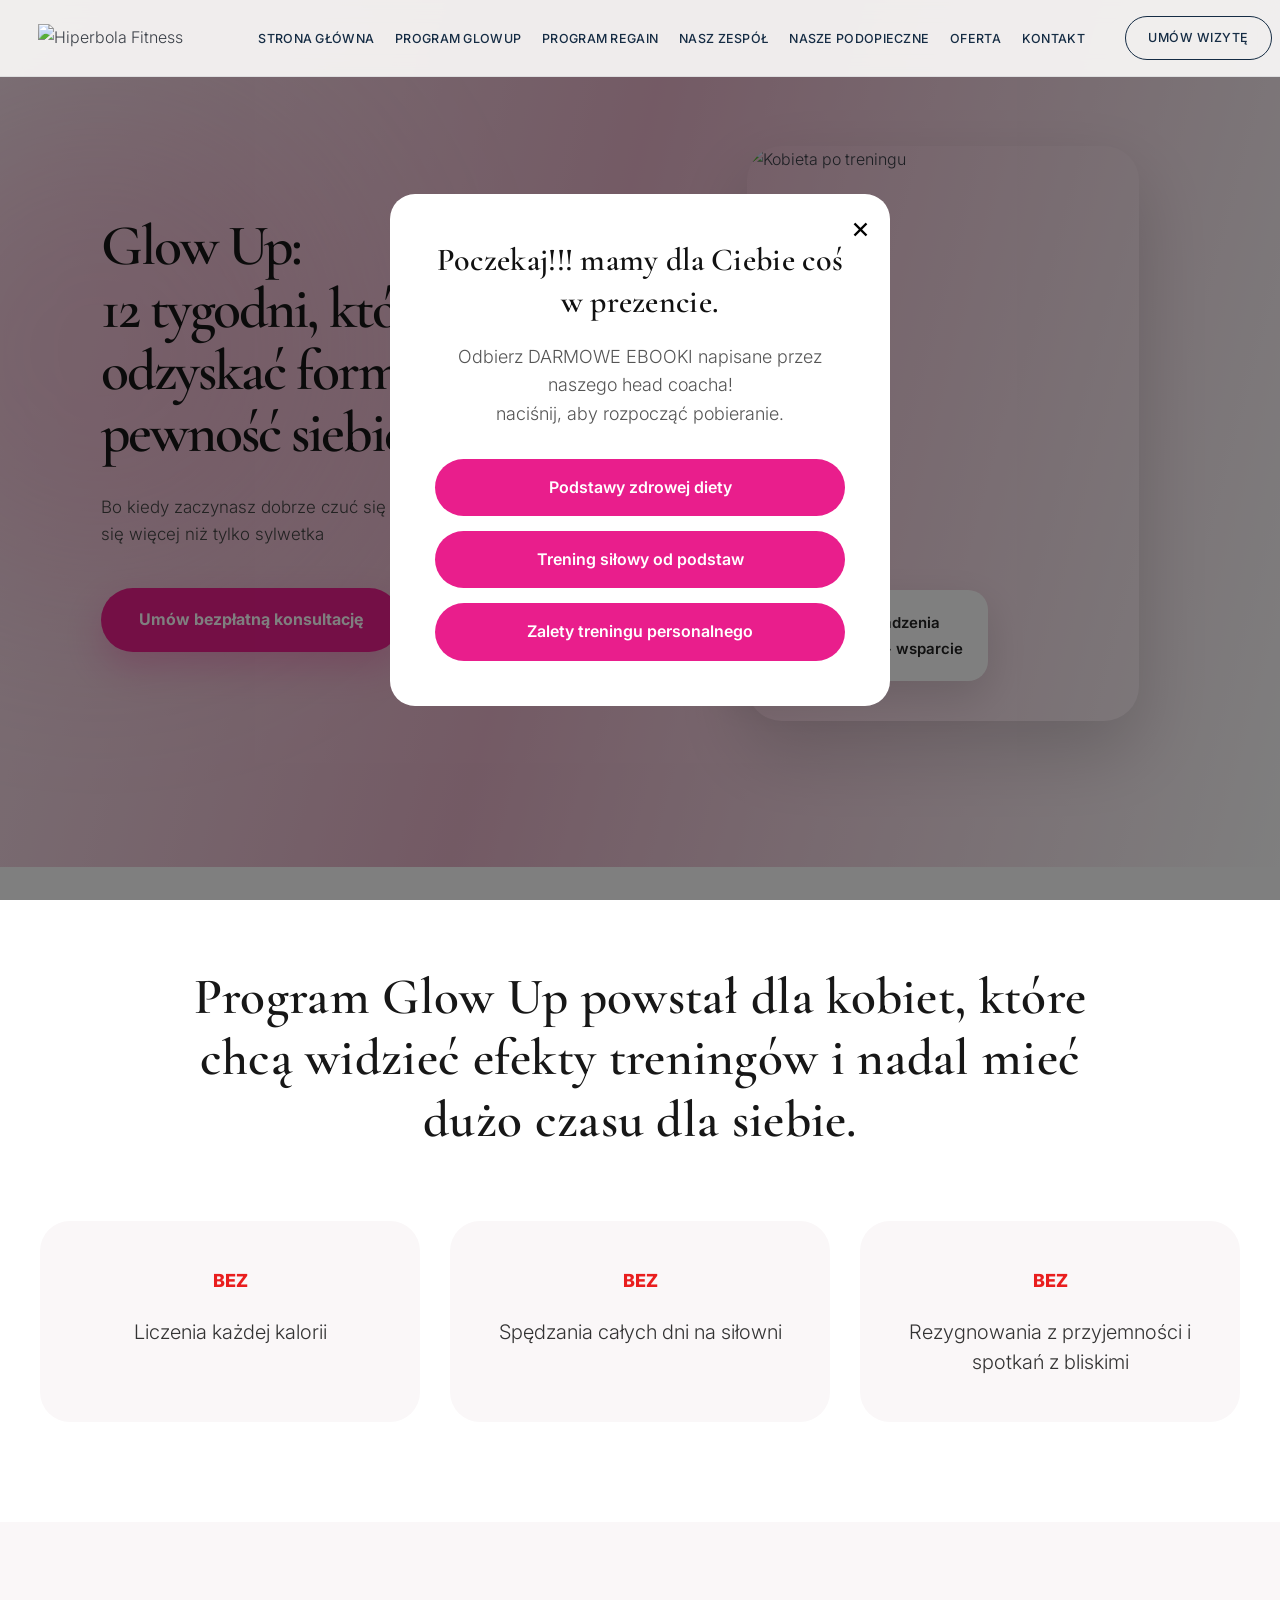
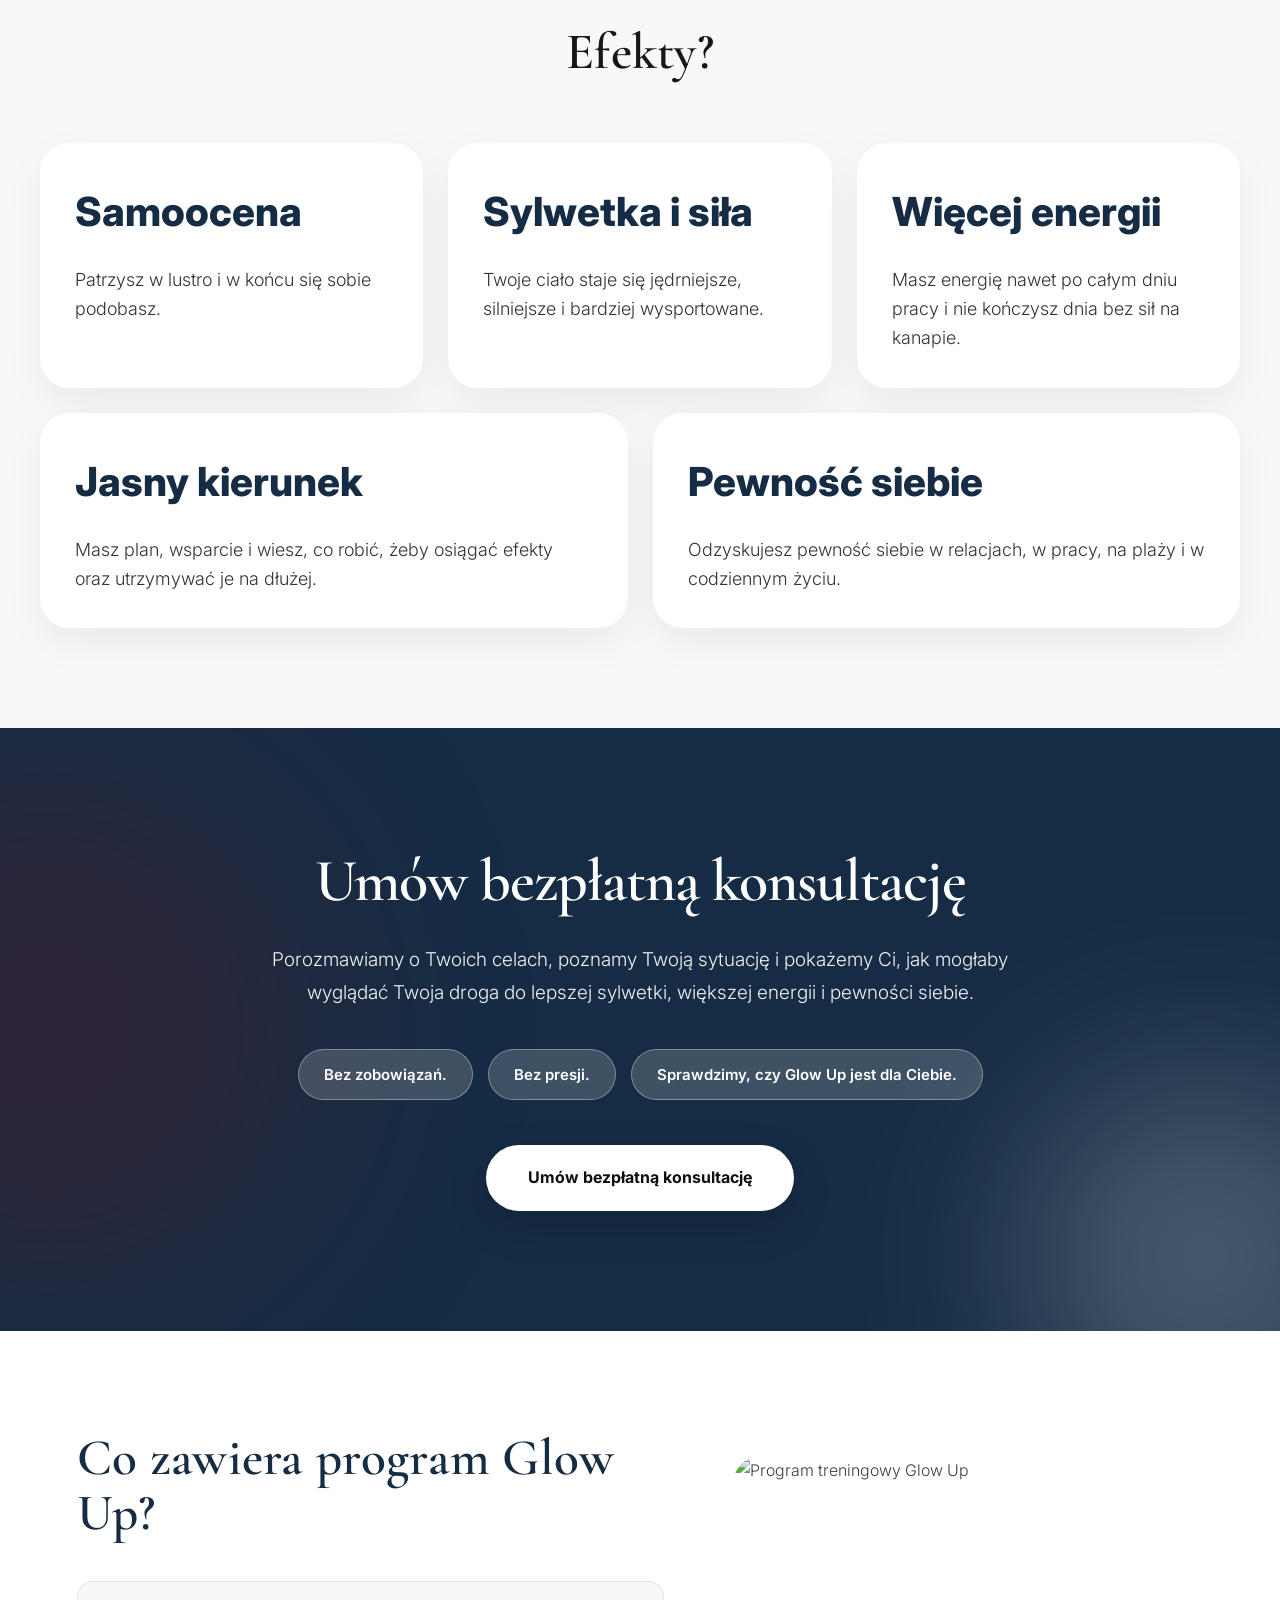
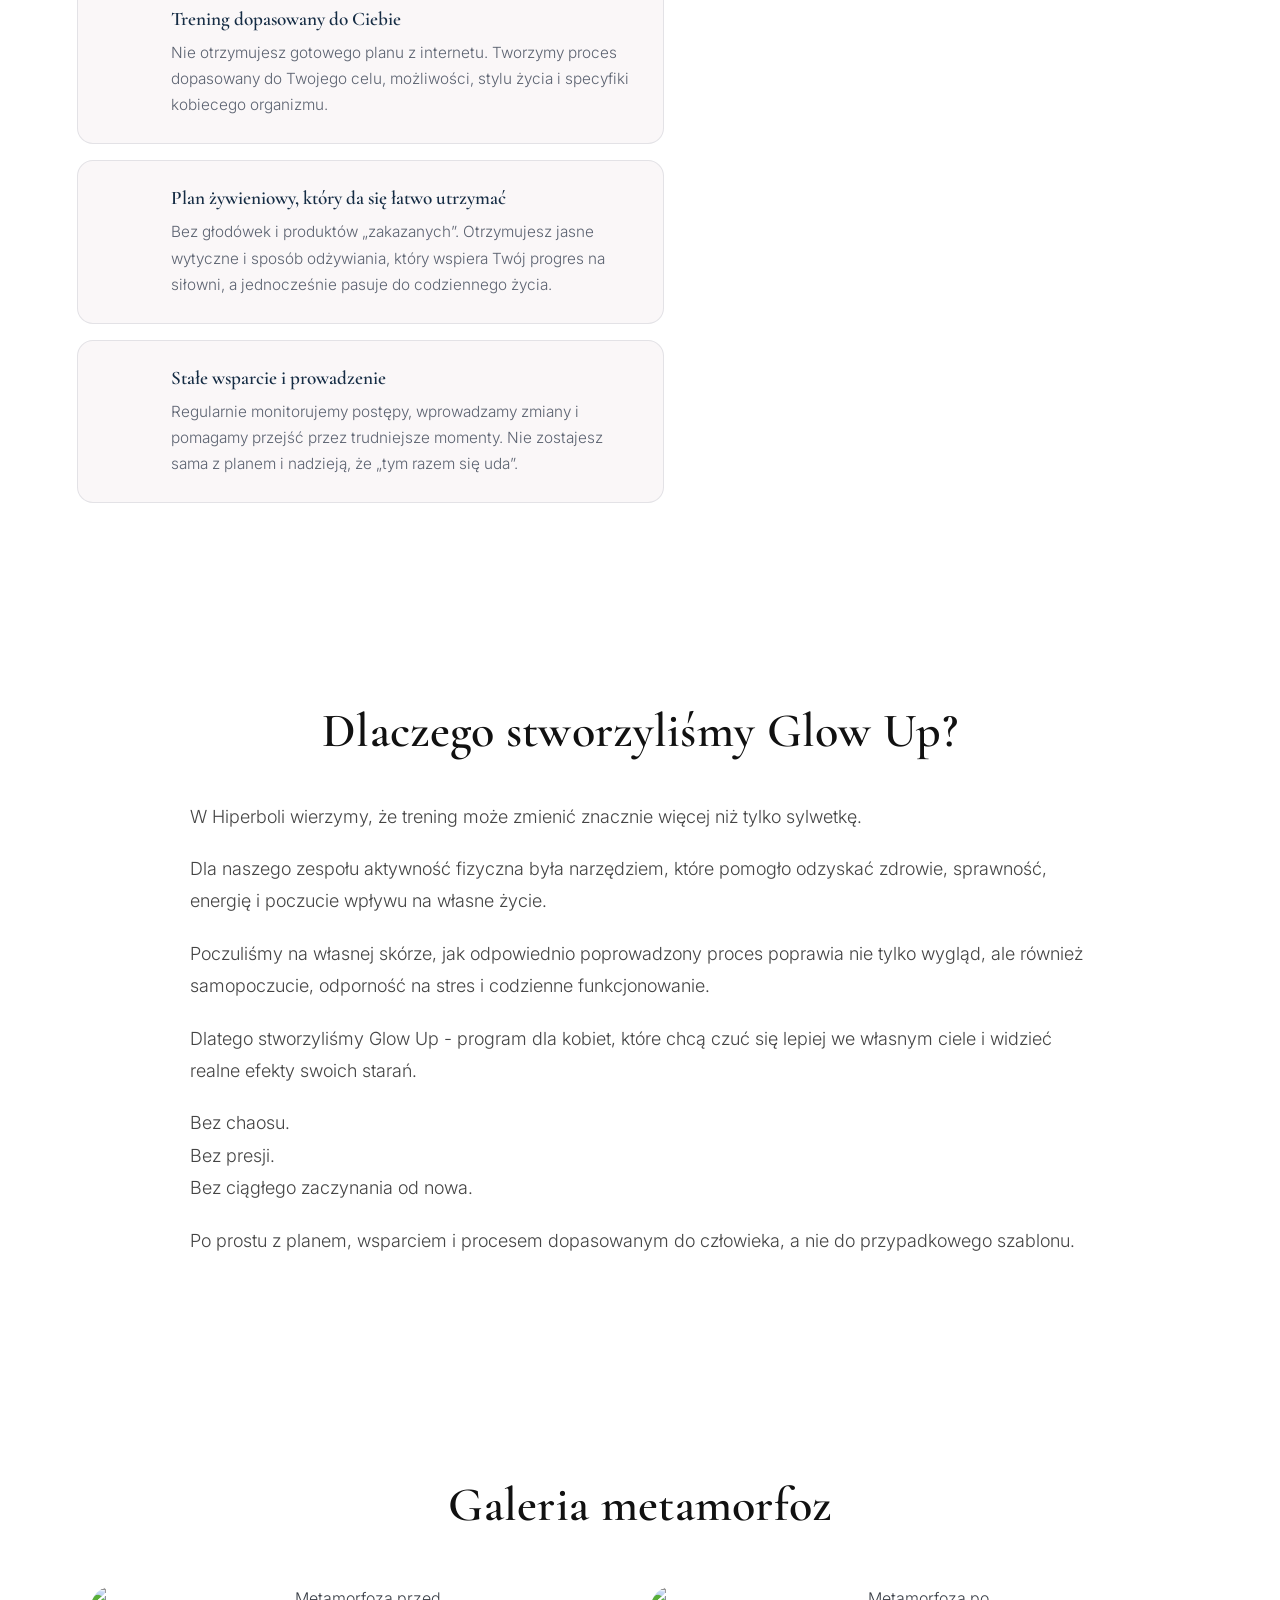
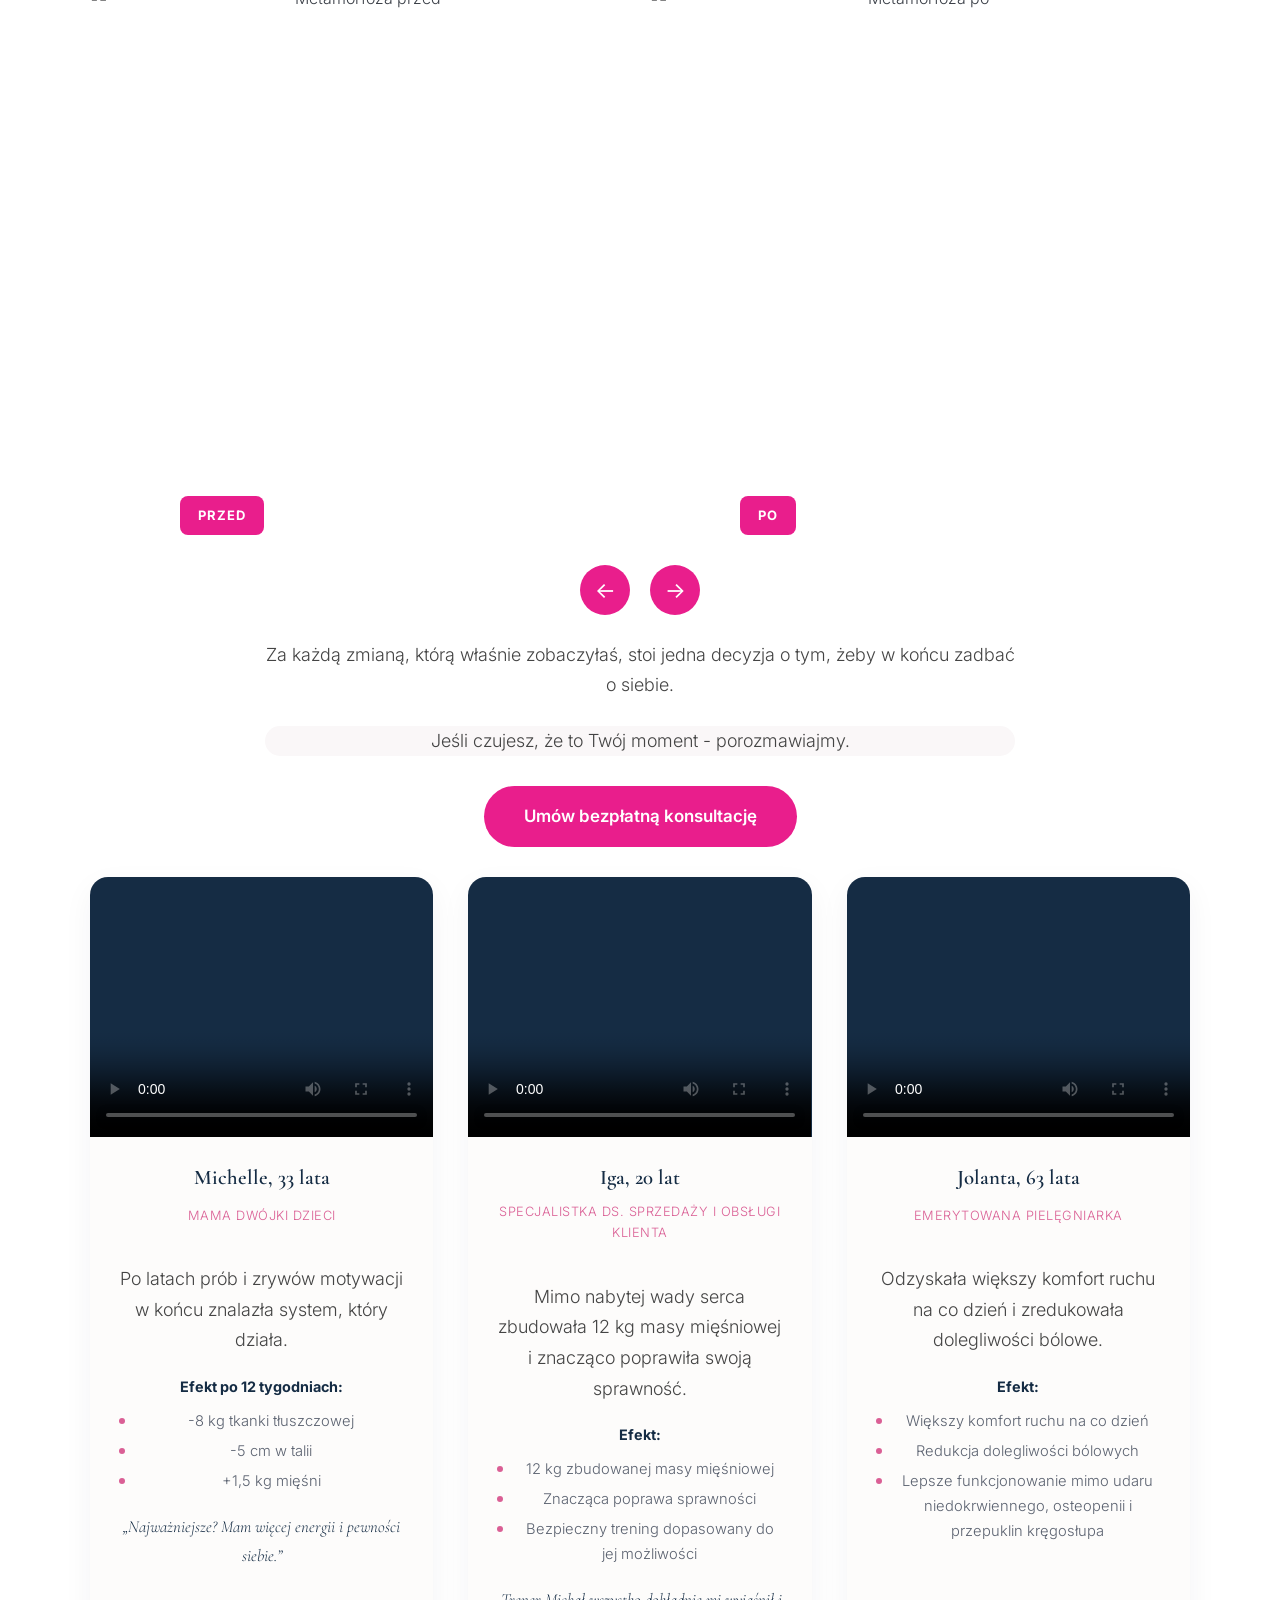
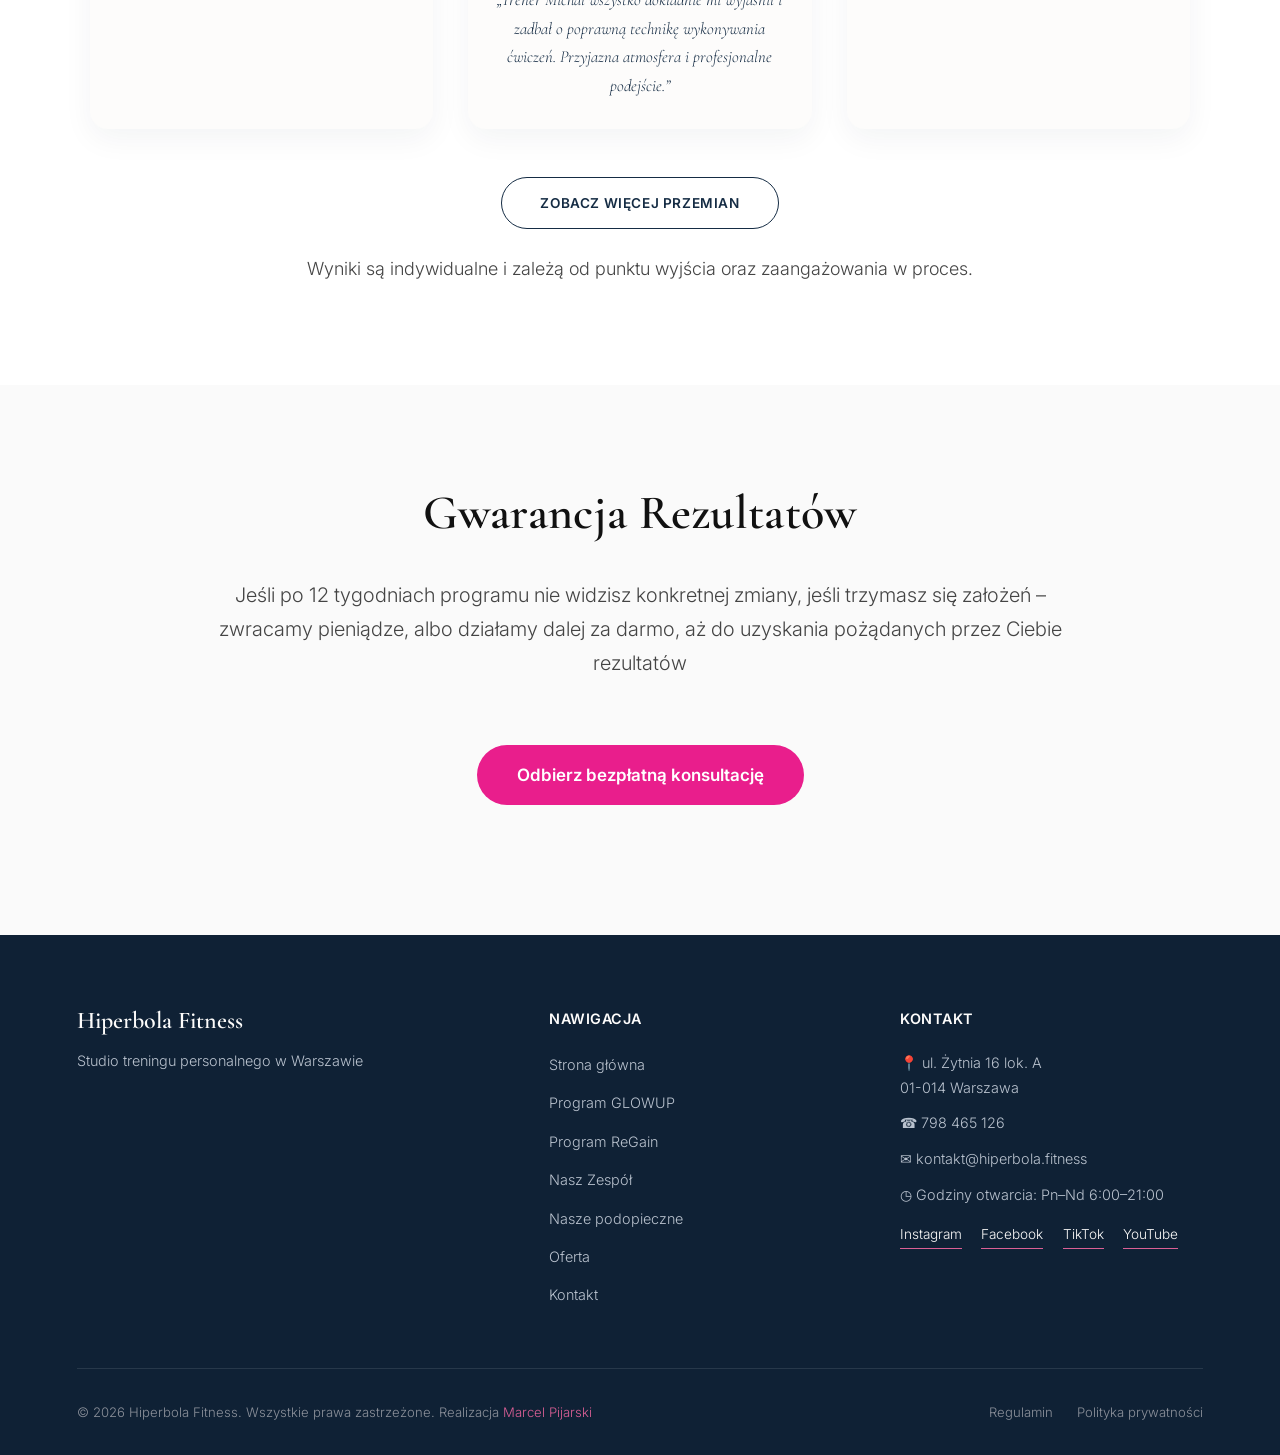
==== glowup.html @ ddf373f7 "Add files via upload" ====
<!DOCTYPE html>
<html lang="pl">
<head>
    <meta charset="UTF-8">
    <meta name="viewport" content="width=device-width, initial-scale=1.0">
    <title>Hiperbola Strona Głowna</title>
    <link rel="stylesheet" href="style.css">
    <link rel="stylesheet" href="https://cdn.jsdelivr.net/npm/swiper@11/swiper-bundle.min.css">
</head>
<body>
    <nav class="navbar">
         <div class="navbar-kontener">
 <a href="index.html" class="logo">
  <img src="assets/logo/bw_full_hiperbola_logo_1.png" alt="Hiperbola Fitness">
 </a>

 <button class="hamburger" type="button" aria-label="Menu">
  <span></span>
  <span></span>
  <span></span>
</button>

  <ul class="nav-list">
   <li><a href="index.html">Strona główna</a></li>
    <li><a href="glowup.html">Program GLOWUP</a></li>
     <li><a href="regain.html">Program ReGain</a></li>
    <li><a href="trenerzy.html">Nasz Zespół</a></li>
    <li><a href="podopieczne.html">Nasze podopieczne</a></li>
    <li><a href="oferta.html">Oferta</a></li>
    <li><a href="kontakt.html">Kontakt</a></li>
  </ul>

  <a href="kontakt.html" class="nav-button">Umów wizytę</a>
</div>
</nav>
<main>
<section class="glow-hero">

    <div class="glow-hero-content">

        

        <h1>
           Glow Up:<br>
           12 tygodni, które pomogą Ci odzyskać formę, energię i pewność siebie.
            

        </h1>

        <p>
            Bo kiedy zaczynasz dobrze czuć się we własnym ciele, zmienia się więcej niż tylko sylwetka
        </p>

        <a href="kontakt.html" class="glow-btn">
            Umów bezpłatną konsultację
        </a>

    </div>


    <div class="glow-hero-image">
        <div class="glow-badge">
    ✓ 12 tygodni prowadzenia<br>
    ✓ Trening + dieta + wsparcie
</div>

        <img src="assets/foto/glowup_01.webp" alt="Kobieta po treningu">
        

    </div>

    

</section>

<section class="glow-wstep">

    <div class="glow-wstep-tekst">

        <h2>
            Program Glow Up powstał dla kobiet,
            które chcą widzieć efekty treningów
            i nadal mieć dużo czasu dla siebie.
        </h2>

    </div>


    <div class="glow-bez-lista">

        <div class="glow-bez-karta">

            <span>BEZ</span>

            <p>
                Liczenia każdej kalorii
            </p>

        </div>


        <div class="glow-bez-karta">

            <span>BEZ</span>

            <p>
                Spędzania całych dni na siłowni
            </p>

        </div>


        <div class="glow-bez-karta">

            <span>BEZ</span>

            <p>
                Rezygnowania z przyjemności
                i spotkań z bliskimi
            </p>

        </div>

    </div>

</section>

<section class="glow-efekty">

    <div class="glow-efekty-naglowek">
        

        <h2>Efekty?</h2>

        
    </div>

    <div class="glow-efekty-lista">

        <article class="glow-efekty-karta glow-efekty-glowna">
            <span class="glow-efekty-etykieta">Samoocena</span>

            <p>
                Patrzysz w lustro i w końcu się sobie podobasz.
            </p>
        </article>

        <article class="glow-efekty-karta">
            <span class="glow-efekty-etykieta">Sylwetka i siła</span>

            <p>
                Twoje ciało staje się jędrniejsze, silniejsze
                i bardziej wysportowane.
            </p>
        </article>

        <article class="glow-efekty-karta">
            <span class="glow-efekty-etykieta">Więcej energii</span>

            <p>
                Masz energię nawet po całym dniu pracy
                i nie kończysz dnia bez sił na kanapie.
            </p>
        </article>

        <article class="glow-efekty-karta glow-efekty-szeroka">
            <span class="glow-efekty-etykieta">Jasny kierunek</span>

            <p>
                Masz plan, wsparcie i wiesz, co robić, żeby osiągać efekty
                oraz utrzymywać je na dłużej.
            </p>
        </article>

        <article class="glow-efekty-karta glow-efekty-rozowa">
            <span class="glow-efekty-etykieta">Pewność siebie</span>

            <p>
                Odzyskujesz pewność siebie w relacjach, w pracy,
                na plaży i w codziennym życiu.
            </p>
        </article>

    </div>

</section>
<section class="glow-konsultacja">

    <div class="glow-konsultacja-kontener">

        <h2>
            Umów bezpłatną konsultację
        </h2>

        <p>
            Porozmawiamy o Twoich celach, poznamy Twoją sytuację
            i pokażemy Ci, jak mogłaby wyglądać Twoja droga
            do lepszej sylwetki, większej energii i pewności siebie.
        </p>

        <div class="glow-konsultacja-info">

            <span>
                Bez zobowiązań.
            </span>

            <span>
                Bez presji.
            </span>

            <span>
                Sprawdzimy, czy Glow Up jest dla Ciebie.
            </span>

        </div>


        <a href="kontakt.html" class="glow-przycisk">
            Umów bezpłatną konsultację
        </a>


    </div>

</section>

<section class="glow-zawartosc">

    <div class="glow-zawartosc-kontener">

        <div class="glow-zawartosc-tresc">

            <div class="glow-zawartosc-naglowek">
                
                <h2>Co zawiera program Glow Up?</h2>
            </div>

            <div class="glow-zawartosc-lista">

                <article class="glow-zawartosc-karta">
                    <span class="glow-zawartosc-numer"></span>

                    <div>
                        <h3>Trening dopasowany do Ciebie</h3>

                        <p>
                            Nie otrzymujesz gotowego planu z internetu.
                            Tworzymy proces dopasowany do Twojego celu,
                            możliwości, stylu życia i specyfiki kobiecego
                            organizmu.
                        </p>
                    </div>
                </article>

                <article class="glow-zawartosc-karta">
                    <span class="glow-zawartosc-numer"></span>

                    <div>
                        <h3>Plan żywieniowy, który da się łatwo utrzymać</h3>

                        <p>
                            Bez głodówek i produktów „zakazanych”.
                            Otrzymujesz jasne wytyczne i sposób odżywiania,
                            który wspiera Twój progres na siłowni,
                            a jednocześnie pasuje do codziennego życia.
                        </p>
                    </div>
                </article>

                <article class="glow-zawartosc-karta">
                    <span class="glow-zawartosc-numer"></span>

                    <div>
                        <h3>Stałe wsparcie i prowadzenie</h3>

                        <p>
                            Regularnie monitorujemy postępy, wprowadzamy
                            zmiany i pomagamy przejść przez trudniejsze
                            momenty. Nie zostajesz sama z planem i nadzieją,
                            że „tym razem się uda”.
                        </p>
                    </div>
                </article>

            </div>

        </div>

        <div class="glow-zawartosc-zdjecie">
            <img
                src="assets/foto/glowup_02.webp"
                alt="Program treningowy Glow Up"
            >
        </div>

    </div>

</section>

<section class="dlaczego-glow-up">

    <div class="dlaczego-glow-up-kontener">

        <h2>Dlaczego stworzyliśmy Glow Up?</h2>

        <p>
            W Hiperboli wierzymy, że trening może zmienić znacznie więcej niż tylko sylwetkę.
        </p>

        <p>
            Dla naszego zespołu aktywność fizyczna była narzędziem, które pomogło odzyskać zdrowie, sprawność, energię i poczucie wpływu na własne życie.
        </p>

        <p>
            Poczuliśmy na własnej skórze, jak odpowiednio poprowadzony proces poprawia nie tylko wygląd, ale również samopoczucie, odporność na stres i codzienne funkcjonowanie.
        </p>

        <p>
            Dlatego stworzyliśmy Glow Up - program dla kobiet, które chcą czuć się lepiej we własnym ciele i widzieć realne efekty swoich starań.
        </p>

        <p>
            Bez chaosu.<br>
            Bez presji.<br>
            Bez ciągłego zaczynania od nowa.
        </p>

        <p>
            Po prostu z planem, wsparciem i procesem dopasowanym do człowieka, a nie do przypadkowego szablonu.
        </p>

    </div>

</section>

<section class="galeria-metamorfoz">

    <div class="galeria-metamorfoz-kontener">

        <h2>Galeria metamorfoz</h2>

        <div class="slider-metamorfozy">

            <div class="slider-metamorfozy-okno">

                <div class="slider-metamorfozy-lista">

    <div class="metamorfoza-slajd">

        <div class="metamorfoza-zdjecie">

            <span class="metamorfoza-etykieta">
                PRZED
            </span>

            <img src="assets/foto/before_after_Michelle/A_before_01.webp" alt="Metamorfoza przed">

        </div>


        <div class="metamorfoza-zdjecie">

            <span class="metamorfoza-etykieta">
                PO
            </span>

            <img src="assets/foto/before_after_Michelle/B_after_01.webp" alt="Metamorfoza po">

        </div>

    </div>



    <div class="metamorfoza-slajd">

        <div class="metamorfoza-zdjecie">

            <span class="metamorfoza-etykieta">
                PRZED
            </span>

            <img src="assets/foto/before_after_Michelle/A_before_02.webp" alt="Metamorfoza przed">

        </div>

        <div class="metamorfoza-zdjecie">

            <span class="metamorfoza-etykieta">
                PO
            </span>

            <img src="assets/foto/before_after_Michelle/B_after_02.webp" alt="Metamorfoza po">

        </div>

    </div>


    <div class="metamorfoza-slajd">

        <div class="metamorfoza-zdjecie">

            <span class="metamorfoza-etykieta">
                PRZED
            </span>

            <img src="assets/foto/before_after_Michelle/A_before_03.webp" alt="Metamorfoza przed">

        </div>

        <div class="metamorfoza-zdjecie">

            <span class="metamorfoza-etykieta">
                PO
            </span>

            <img src="assets/foto/before_after_Michelle/B_after_03.webp" alt="Metamorfoza po">

        </div>

    </div>

</div>


            <div class="slider-metamorfozy-przyciski">

                <button class="metamorfozy-lewo">
                    ←
                </button>

                <button class="metamorfozy-prawo">
                    →
                </button>

            </div>


        </div>


        <p>
            Za każdą zmianą, którą właśnie zobaczyłaś, stoi jedna decyzja o tym, żeby w końcu zadbać o siebie.
        </p>


        <p class="wazne">
            Jeśli czujesz, że to Twój moment - porozmawiajmy.
        </p>


        <a href="kontakt.html" class="glow-button">
            Umów bezpłatną konsultację
        </a>


    </div>

   <div class="karty-przemian">

        <div class="karta-przemiany">

            <video controls preload="metadata" poster="assets/wideo/testimonials/miniatury podglądowe/TESTIMONIAL_02_MICHELLE.jpg">
                <source src="assets/wideo/testimonials/TESTIMONIAL_02_MICHELLE.mp4" type="video/mp4">
            </video>

            <div class="opis-przemiany">

                <h3>Michelle, 33 lata</h3>

                <span>Mama dwójki dzieci</span>

                <p>
                    Po latach prób i zrywów motywacji
                    w końcu znalazła system, który działa.
                </p>

                <strong>Efekt po 12 tygodniach:</strong>

                <ul>
                    <li>-8 kg tkanki tłuszczowej</li>
                    <li>-5 cm w talii</li>
                    <li>+1,5 kg mięśni</li>
                </ul>

                <p class="cytat">
                    „Najważniejsze? Mam więcej energii i pewności siebie.”
                </p>

            </div>

        </div>

        <div class="karta-przemiany">

    <video
        controls
        preload="metadata"
        poster="assets/wideo/testimonials/miniatury podglądowe/TESTIMONIAL_03_IGA.jpg"
    >
        <source src="assets/wideo/testimonials/TESTIMONIAL_03_IGA.mp4" type="video/mp4">
       
    </video>

    <div class="opis-przemiany">

        <h3>Iga, 20 lat</h3>

        <span>Specjalistka ds. sprzedaży i obsługi klienta</span>

        <p>
            Mimo nabytej wady serca zbudowała 12 kg masy mięśniowej
            i znacząco poprawiła swoją sprawność.
        </p>

        <strong>Efekt:</strong>

        <ul>
            <li>12 kg zbudowanej masy mięśniowej</li>
            <li>Znacząca poprawa sprawności</li>
            <li>Bezpieczny trening dopasowany do jej możliwości</li>
        </ul>

        <p class="cytat">
            „Trener Michał wszystko dokładnie mi wyjaśnił i zadbał
            o poprawną technikę wykonywania ćwiczeń. Przyjazna atmosfera
            i profesjonalne podejście.”
        </p>

    </div>

</div>

    <div class="karta-przemiany">

    <video controls preload="metadata" poster="assets/wideo/testimonials/miniatury podglądowe/TESTIMONIAL_04_JOLA.jpg">
        <source src="assets/wideo/testimonials/TESTIMONIAL_04_JOLA.mp4" type="video/mp4">
    </video>

    <div class="opis-przemiany">

        <h3>Jolanta, 63 lata</h3>

        <span>Emerytowana pielęgniarka</span>

        <p>
            Odzyskała większy komfort ruchu na co dzień i zredukowała
            dolegliwości bólowe.
        </p>

        <strong>Efekt:</strong>

        <ul>
            <li>Większy komfort ruchu na co dzień</li>
            <li>Redukcja dolegliwości bólowych</li>
            <li>Lepsze funkcjonowanie mimo udaru niedokrwiennego, osteopenii i przepuklin kręgosłupa</li>
        </ul>

    </div>

</div>


    
    </div>

    <div class="przycisk-zmiany">
        <a href="podopieczne.html">Zobacz więcej przemian</a>
    </div>
    <p class="wyniki-informacja">
    Wyniki są indywidualne i zależą od punktu wyjścia oraz zaangażowania w proces.
</p>
</section>

<section class="gwarancja-satysfakcji">

    <div class="gwarancja-satysfakcji-kontener">

        <h2>
            Gwarancja Rezultatów
        </h2>


        <p>
           Jeśli po 12 tygodniach programu nie widzisz konkretnej zmiany, jeśli trzymasz się założeń – zwracamy pieniądze, albo działamy dalej za darmo, aż do uzyskania pożądanych przez Ciebie rezultatów
        </p>


        <a href="kontakt.html" class="glow-button">
            Odbierz bezpłatną konsultację
        </a>


    </div>

</section>

<div class="popup-ebook">

    <div class="popup-ebook-kontener">

        <button class="popup-ebook-zamknij">
            ×
        </button>


        <h2>
            Poczekaj!!!  mamy dla Ciebie coś w prezencie.
        </h2>


        <p>
            Odbierz DARMOWE EBOOKI napisane przez naszego head coacha!<br>
            naciśnij, aby rozpocząć pobieranie.
        </p>

<a href="assets/EBOOKI/E-BOOK_Podstawy zdrowej diety.pdf" 
     download 
     class="popup-ebook-przycisk">

    Podstawy zdrowej diety

</a>

<a href="assets/EBOOKI/E-BOOK_Trening siłowy od podstaw.pdf" 
     download 
     class="popup-ebook-przycisk">

    Trening  siłowy od podstaw

</a>

<a href="assets/EBOOKI/E-BOOK_Zalety treningu personalnego.pdf" 
     download 
     class="popup-ebook-przycisk">

    Zalety treningu personalnego

</a>


    </div>

</div>


</main>
<footer class="footer">

    <div class="footer-container">

        <div class="footer-logo">

            <h3>Hiperbola Fitness</h3>

            <p>
                Studio treningu personalnego w Warszawie
            </p>


        </div>


        <div class="footer-nav">

            <h4>Nawigacja</h4>

            <ul>
                <li><a href="index.html">Strona główna</a></li>
                <li><a href="glowup.html">Program GLOWUP</a></li>
                <li><a href="regain.html">Program ReGain</a></li>
                <li><a href="trenerzy.html">Nasz Zespół</a></li>
                <li><a href="podopieczne.html">Nasze podopieczne</a></li>
                <li><a href="oferta.html">Oferta</a></li>
                <li><a href="kontakt.html">Kontakt</a></li>
            </ul>

        </div>


        <div class="footer-kontakt">

            <h4>Kontakt</h4>

            <p>
                📍 ul. Żytnia 16 lok. A<br>
                01-014 Warszawa
            </p>

            <p>
                ☎ 798 465 126
            </p>

            <p>
                ✉ kontakt@hiperbola.fitness
            </p>

            <p>
                ◷ Godziny otwarcia: Pn–Nd 6:00–21:00
            </p>


            <div class="footer-social">

                <a href="https://www.instagram.com/hiperbola.fitness/">
                    Instagram
                </a>

                <a href="https://www.facebook.com/hiperbola.fitness/">
                    Facebook
                </a>

                <a href="https://www.tiktok.com/@hiperbola.fitness">
                    TikTok
                </a>

                <a href="https://www.youtube.com/@HiperbolaFitness">
                    YouTube
                </a>

            </div>

        </div>

    </div>


    <div class="footer-bottom">

        <p>
            © 2026 Hiperbola Fitness. Wszystkie prawa zastrzeżone. Realizacja <span class="podpisek"><a href="https://marcelpijarski.pl">Marcel Pijarski</a></span>
        </p>

        <div>
            <a href="#">Regulamin</a>
            <a href="#">Polityka prywatności</a>
        </div>

    </div>

</footer>



<script src="https://cdn.jsdelivr.net/npm/swiper@11/swiper-bundle.min.js"></script>
<script src="script.js"></script> 
</body>
</html>
---- style.css ----
@import url('https://fonts.googleapis.com/css2?family=Cormorant+Garamond:wght@500;600;700&family=Inter:wght@300;400;500;600&display=swap');

* {
  margin: 0;
  padding: 0;
  box-sizing: border-box;
  -webkit-tap-highlight-color: transparent;
}

html {
  scroll-behavior: smooth;
}

body.menu-open {
  overflow: hidden;
}

body {
  font-family: 'Inter', sans-serif;
  font-weight: 300;
  color: #3A3F47;
  background-color: #FDFCFB;
  line-height: 1.7;
  overflow-x: hidden;
}

h1, h2, h3 {
  font-family: 'Cormorant Garamond', serif;
  color: #152C44;
  font-weight: 600;
  line-height: 1.2;
}

h2 {
  font-size: clamp(1.9rem, 3.2vw, 2.8rem);
  text-align: center;
  margin-bottom: 2.5rem;
  letter-spacing: 0.3px;
}

h3 {
  font-size: 1.3rem;
  margin-bottom: 0.6rem;
}

p {
  font-size: 0.98rem;
  color: #5B6270;
}

a {
  text-decoration: none;
  color: inherit;
}

ul {
  list-style: none;
}

img, video {
  max-width: 100%;
  display: block;
}

button {
  font-family: inherit;
  cursor: pointer;
  border: none;
  background: none;
}

section {
  padding: 6rem 6vw;
}

.kontener {
  max-width: 1200px;
  margin: 0 auto;
}

.navbar {
  position: fixed;
  top: 0;
  left: 0;
  width: 100%;
  padding: 1.2rem 5vw;
  background: rgba(253, 252, 251, 0.9);
  backdrop-filter: blur(10px);
  z-index: 1000;
  border-bottom: 1px solid rgba(21, 44, 68, 0.08);
}

.navbar-kontener {
  width: 100%;
  max-width: 1600px;
  margin: 0 auto;
  display: flex;
  align-items: center;
  gap: 40px;
}

.logo {
  flex-shrink: 0;
}

.logo img {
  width: 220px;
  height: auto;
  display: block;
}

.nav-list {
  display: flex;
  align-items: center;
  gap: 2.4rem;
}

.nav-list a {
  white-space: nowrap;
  font-size: 0.85rem;
  letter-spacing: 0.5px;
  text-transform: uppercase;
  color: #152C44;
  font-weight: 500;
  transition: color 0.3s ease;
  position: relative;
}

.nav-button {
  margin-left: auto;
  flex-shrink: 0;
  padding: 0.7rem 1.8rem;
  border: 1px solid #152C44;
  border-radius: 30px;
  font-size: 0.85rem;
  letter-spacing: 0.5px;
  text-transform: uppercase;
  font-weight: 500;
  color: #152C44;
  transition: all 0.35s ease;
}

.hamburger {
  display: none;
  margin-left: auto;
  flex-direction: column;
  gap: 5px;
  z-index: 1100;
}


.nav-list a {
  font-size: 0.85rem;
  letter-spacing: 0.5px;
  text-transform: uppercase;
  color: #152C44;
  font-weight: 500;
  transition: color 0.3s ease;
  position: relative;
}

.nav-list a::after {
  content: '';
  position: absolute;
  left: 0;
  bottom: -4px;
  width: 0;
  height: 1px;
  background: #DA5F95;
  transition: width 0.3s ease;
}

.nav-list a:hover::after {
  width: 100%;
}



.nav-button:hover {
  background: #152C44;
  color: #FDFCFB;
}

.hamburger {
  display: none;
  flex-direction: column;
  gap: 5px;
  z-index: 1100;
}

.hamburger span {
  width: 24px;
  height: 2px;
  background: #152C44;
  transition: all 0.3s ease;
}

.hamburger.active span:nth-child(1) {
  transform: translateY(7px) rotate(45deg);
}

.hamburger.active span:nth-child(2) {
  opacity: 0;
}

.hamburger.active span:nth-child(3) {
  transform: translateY(-7px) rotate(-45deg);
}

.hero {
  position: relative;
  width: 100%;
  height: 100svh;
  min-height: 650px;
  padding: 0;
  display: flex;
  align-items: center;
  justify-content: center;
  overflow: hidden;
  isolation: isolate;
  background: #687b8d;
}

.hero-image {
  position: absolute;
  top: 54%;
  left: 50%;
  z-index: 0;
  width: 93%;
  height: 93%;
  max-width: none;
  object-fit: contain;
  object-position: center;
  transform: translate(-50%, -50%);
}

.google-ocena {
  position: absolute;
  top: 120px;
  left: 6vw;
  z-index: 4;
  display: block;
  width: 151px;
  border-radius: 12px;
  overflow: hidden;
  box-shadow: 0 10px 28px rgba(21, 44, 68, 0.22);
  transition:
    transform 0.3s ease,
    box-shadow 0.3s ease;
}

.google-ocena img {
  width: 100%;
  height: auto;
  display: block;
}

.google-ocena:hover {
  transform: translateY(-3px);
  box-shadow: 0 14px 34px rgba(21, 44, 68, 0.28);
}

@media (max-width: 700px) {
  .google-ocena {
    top: 82px;
    left: 16px;
    width: 125px;
  }
}

.hero-overlay {
  position: absolute;
  inset: 0;
  z-index: 1;
  background:
    linear-gradient(
      180deg,
      rgba(21, 44, 68, 0.48) 0%,
      rgba(21, 44, 68, 0.7) 100%
    );
}

.hero-content {
  position: relative;
  z-index: 2;
  width: min(90%, 780px);
  margin: 0 auto;
  padding: 100px 24px 40px;
  text-align: center;
  color: #fdfcfb;
  transform: translateY(75px);
}

.hero-content h1 {
  max-width: 780px;
  margin: 0 auto 1.4rem;
  color: #fdfcfb;
  font-size: clamp(2.7rem, 5vw, 4.8rem);
  line-height: 1.05;
}

.hero-content p {
  max-width: 680px;
  margin: 0 auto 2.2rem;
  color: #f1f3f5;
  font-size: clamp(1rem, 1.4vw, 1.15rem);
  line-height: 1.7;
}

.hero-content a {
  display: inline-flex;
  align-items: center;
  justify-content: center;
  padding: 1rem 2.6rem;
  background: #da5f95;
  color: #fdfcfb;
  border-radius: 30px;
  font-size: 0.9rem;
  font-weight: 600;
  letter-spacing: 0.6px;
  text-decoration: none;
  text-transform: uppercase;
  transition:
    transform 0.35s ease,
    background-color 0.35s ease,
    box-shadow 0.35s ease;
}

.hero-content a:hover {
  background: #c14f81;
  transform: translateY(-3px);
  box-shadow: 0 12px 28px rgba(218, 95, 149, 0.35);
}

@media (max-width: 700px) {
  .hero {
    width: 100%;
    height: calc(100svh - 70px);
    min-height: 620px;
    max-height: 690px;
    padding: 0;
    display: flex;
    align-items: flex-end;
    justify-content: center;
    background: #3f5d77;
  }

  .hero-image {
    position: absolute;
    top: 70px;
    left: 50%;
    width: 92%;
    height: 74%;
    max-width: none;
    object-fit: contain;
    object-position: center top;
    transform: translateX(-50%);
  }

  .hero-overlay {
    position: absolute;
    inset: 0;
    background:
      linear-gradient(
        180deg,
        rgba(21, 44, 68, 0.05) 0%,
        rgba(21, 44, 68, 0.15) 38%,
        rgba(21, 44, 68, 0.72) 68%,
        rgba(21, 44, 68, 0.94) 100%
      );
  }

  .hero-content {
    position: relative;
    z-index: 2;
    width: 100%;
    max-width: 430px;
    margin: 0 auto;
    padding: 0 20px 38px;
    text-align: center;
    transform: translateY(0);
  }

  .hero-content h1 {
    max-width: 360px;
    margin: 0 auto 14px;
    font-size: clamp(2.1rem, 10vw, 2.7rem);
    line-height: 1.02;
  }

  .hero-content p {
    max-width: 350px;
    margin: 0 auto 24px;
    font-size: 0.9rem;
    line-height: 1.55;
  }

  .hero-content a {
    width: 100%;
    max-width: 280px;
    padding: 0.9rem 1.5rem;
    font-size: 0.78rem;
  }
}


.potrzeba {
  background: #FDFCFB;
  text-align: center;
}

.kartyp {
  display: grid;
  grid-template-columns: repeat(2, 1fr);
  gap: 2.5rem;
  max-width: 1100px;
  margin: 0 auto;
}

.kartap {
  background: #F7F3F0;
  padding: 2.6rem 2.2rem;
  border-radius: 18px;
  border: 1px solid rgba(21,44,68,0.06);
}

.kartap p {
  font-size: 1.05rem;
  color: #152C44;
  font-weight: 400;
}

.o-nas {
  padding: 7rem 6vw;
  background: #f7f3f0;
}

.o-nas-kontener {
  width: 100%;
  max-width: 1280px;
  margin: 0 auto;
  display: grid;
  grid-template-columns: minmax(0, 1.15fr) minmax(360px, 0.85fr);
  gap: clamp(3rem, 6vw, 6rem);
  align-items: center;
}

.o-nas-tresc {
  max-width: 720px;
}

.o-nas-etykieta {
  display: inline-block;
  margin-bottom: 1rem;
  color: #da5f95;
  font-size: 0.78rem;
  font-weight: 600;
  letter-spacing: 1.5px;
  text-transform: uppercase;
}

.o-nas h2 {
  margin: 0 0 2rem;
  max-width: 720px;
  color: #152c44;
  font-size: clamp(2rem, 3.2vw, 3.2rem);
  line-height: 1.12;
  text-align: left;
}

.o-nas-tresc p {
  margin-bottom: 1.25rem;
  color: #525b66;
  font-size: 1rem;
  line-height: 1.8;
}

.o-nas-lista {
  display: grid;
  gap: 1rem;
  margin: 0 0 1.8rem;
}

.o-nas-lista li {
  position: relative;
  padding: 1rem 1.2rem 1rem 3rem;
  background: #fdfcfb;
  border: 1px solid rgba(21, 44, 68, 0.08);
  border-radius: 14px;
  color: #152c44;
  font-size: 0.98rem;
  line-height: 1.65;
}

.o-nas-lista li::before {
  content: "✓";
  position: absolute;
  top: 1rem;
  left: 1.2rem;
  width: 24px;
  height: 24px;
  display: flex;
  align-items: center;
  justify-content: center;
  background: rgba(218, 95, 149, 0.12);
  border-radius: 50%;
  color: #da5f95;
  font-size: 0.85rem;
  font-weight: 700;
}

.o-nas-podsumowanie {
  margin-top: 1.8rem;
  margin-bottom: 0;
  padding-left: 1.2rem;
  border-left: 3px solid #da5f95;
  color: #152c44;
  font-family: "Cormorant Garamond", serif;
  font-size: clamp(1.3rem, 2vw, 1.65rem);
  font-weight: 600;
  line-height: 1.45;
}

.o-nas-zdjecie {
  position: relative;
  width: 100%;
  min-height: 620px;
  overflow: hidden;
  border-radius: 24px;
  box-shadow: 0 24px 60px rgba(21, 44, 68, 0.14);
}

.o-nas-zdjecie::before {
  content: "";
  position: absolute;
  inset: 0;
  z-index: 1;
  background: linear-gradient(
    180deg,
    rgba(21, 44, 68, 0.02) 50%,
    rgba(21, 44, 68, 0.28) 100%
  );
  pointer-events: none;
}

.o-nas-zdjecie img {
  width: 100%;
  height: 100%;
  min-height: 620px;
  object-fit: cover;
  object-position: center;
}

@media (max-width: 1024px) {
  .o-nas {
    padding: 5rem 6vw;
  }

  .o-nas-kontener {
    grid-template-columns: 1fr;
    gap: 3rem;
  }

  .o-nas-tresc {
    max-width: 850px;
  }

  .o-nas h2 {
    max-width: 850px;
  }

  .o-nas-zdjecie {
    min-height: 520px;
  }

  .o-nas-zdjecie img {
    min-height: 520px;
  }
}

@media (max-width: 700px) {
  .o-nas {
    padding: 4rem 20px;
  }

  .o-nas-kontener {
    gap: 2.5rem;
  }

  .o-nas h2 {
    margin-bottom: 1.5rem;
    font-size: clamp(2rem, 9vw, 2.6rem);
  }

  .o-nas-tresc p {
    font-size: 0.96rem;
    line-height: 1.7;
  }

  .o-nas-lista li {
    padding: 1rem 1rem 1rem 2.8rem;
    font-size: 0.93rem;
  }

  .o-nas-lista li::before {
    left: 1rem;
  }

  .o-nas-zdjecie {
    min-height: 420px;
    border-radius: 18px;
  }

  .o-nas-zdjecie img {
    min-height: 420px;
    object-position: center top;
  }
}

.jak-to-dziala {
  background: #FDFCFB;
}

.karty-uslug {
  display: grid;
  grid-template-columns: repeat(3, 1fr);
  gap: 2.2rem;
}

.karta-uslugi {
  border-radius: 18px;
  overflow: hidden;
  background: #F7F3F0;
  border: 1px solid rgba(21,44,68,0.06);
}

.karta-uslugi img {
  width: 100%;
  height: auto;
  align-items: center;
  
}

.karta-uslugi h3,
.karta-uslugi p {
  padding: 0 1.6rem;
}

.karta-uslugi h3 {
  margin-top: 1.6rem;
  font-size: 1.2rem;
}

.karta-uslugi p {
  padding-bottom: 1.8rem;
}

.filaryjakosci {
  background: #152C44;
}

.filary {
  display: grid;
  grid-template-columns: repeat(4, 1fr);
  gap: 2rem;
  max-width: 1200px;
  margin: 0 auto;
}

.filar {
  text-align: center;
  color: #E7E9EC;
}

.filar .ikonka {
  width: 60px;
  height: 60px;
  margin: 0 auto 1.2rem;
  border-radius: 50%;
  background: rgba(218,95,149,0.15);
  display: flex;
  align-items: center;
  justify-content: center;
}

.filar .ikonka img {
  width: 28px;
  height: 28px;
}

.filar h3 {
  color: #DA5F95;
  font-size: 1rem;
  letter-spacing: 1px;
  font-family: 'Inter', sans-serif;
  font-weight: 600;
}

.filar p {
  color: #B9C2CE;
  font-size: 0.92rem;
}

.porownanie {
  background: #FDFCFB;
}

.tabela-porownania {
  display: grid;
  grid-template-columns: 1fr 1fr;
  gap: 1px;
  background: rgba(21,44,68,0.08);
  border-radius: 18px;
  overflow: hidden;
  max-width: 1000px;
  margin: 0 auto;
}

.tabela-porownania > div {
  background: #FDFCFB;
  padding: 1.3rem 1.6rem;
  font-size: 0.95rem;
  color: #5B6270;
}

.tabela-porownania .naglowek {
  background: #152C44;
  color: #FDFCFB;
  font-family: 'Cormorant Garamond', serif;
  font-size: 1.3rem;
  font-weight: 600;
  text-align: center;
}

.tabela-porownania > div:nth-child(odd):not(.naglowek) {
  color: #8B909A;
}

.tabela-porownania > div:nth-child(even):not(.naglowek) {
  color: #152C44;
  font-weight: 500;
  background: rgba(218,95,149,0.06);
  position: relative;
}

.przemiany {
  background: #F7F3F0;
}

.przemiany-naglowek {
  text-align: center;
  max-width: 700px;
  margin: 0 auto 3.5rem;
}

.przemiany-naglowek p {
  margin-top: 1rem;
}

.karty-przemian {
  display: grid;
  grid-template-columns: repeat(3, 1fr);
  gap: 2.2rem;
  max-width: 1300px;
  margin: 0 auto;
}

.karta-przemiany {
  background: #FDFCFB;
  border-radius: 18px;
  overflow: hidden;
  box-shadow: 0 10px 30px rgba(21,44,68,0.05);
}

.karta-przemiany video {
  width: 100%;
  height: 260px;
  object-fit: cover;
  background: #152C44;
}

.opis-przemiany {
  padding: 1.8rem;
}

.opis-przemiany span {
  display: inline-block;
  font-size: 0.8rem;
  color: #DA5F95;
  text-transform: uppercase;
  letter-spacing: 0.5px;
  margin-bottom: 0.8rem;
}

.opis-przemiany strong {
  display: block;
  color: #152C44;
  font-size: 0.9rem;
  margin: 1.2rem 0 0.6rem;
}

.opis-przemiany ul {
  margin-bottom: 1rem;
}

.opis-przemiany ul li {
  font-size: 0.92rem;
  color: #5B6270;
  padding-left: 1.2rem;
  position: relative;
  margin-bottom: 0.3rem;
}

.opis-przemiany ul li::before {
  content: '';
  position: absolute;
  left: 0;
  top: 0.55rem;
  width: 6px;
  height: 6px;
  border-radius: 50%;
  background: #DA5F95;
}

.opis-przemiany .cytat {
  font-family: 'Cormorant Garamond', serif;
  font-style: italic;
  color: #152C44;
  font-size: 1.05rem;
  margin-top: 1.2rem;
}

.przycisk-zmiany {
  display: flex;
  justify-content: center;
  margin-top: 3rem;
}

.przycisk-zmiany a {
  display: inline-flex;
  align-items: center;
  justify-content: center;
  min-height: 52px;
  padding: 0.95rem 2.4rem;
  border: 1px solid #152c44;
  border-radius: 999px;
  background: transparent;
  color: #152c44;
  font-size: 0.85rem;
  font-weight: 600;
  letter-spacing: 0.6px;
  line-height: 1.2;
  text-align: center;
  text-transform: uppercase;
  transition:
    background-color 0.3s ease,
    color 0.3s ease,
    transform 0.3s ease,
    box-shadow 0.3s ease;
}

.przycisk-zmiany a:hover {
  background: #152c44;
  color: #fdfcfb;
  transform: translateY(-3px);
  box-shadow: 0 12px 28px rgba(21, 44, 68, 0.18);
}

.przycisk-zmiany a:focus-visible {
  outline: 3px solid rgba(218, 95, 149, 0.35);
  outline-offset: 4px;
}

@media (max-width: 600px) {
  .przycisk-zmiany {
    margin-top: 2.2rem;
  }

  .przycisk-zmiany a {
    width: 100%;
    max-width: 320px;
    padding: 0.95rem 1.4rem;
    font-size: 0.78rem;
  }
}

.gwarancja-wartosc {
  width: 100%;
  padding: 6rem 6vw;
  background: #152c44;
}

.gwarancja-kontener {
  width: 100%;
  max-width: 1250px;
  margin: 0 auto;
  display: grid;
  grid-template-columns: repeat(2, minmax(0, 1fr));
  gap: 2rem;
}

.gwarancja-blok,
.wartosc-blok {
  min-height: 360px;
  display: flex;
  flex-direction: column;
  align-items: flex-start;
  padding: 2.8rem;
  border: 1px solid rgba(255, 255, 255, 0.14);
 
  background: rgba(255, 255, 255, 0.05);
}



.gwarancja-blok h2,
.wartosc-blok h2 {
  margin: 0 0 1.2rem;
  color: #fdfcfb;
  font-size: clamp(2rem, 3vw, 3rem);
  line-height: 1.1;
  text-align: left;
}

.gwarancja-blok p,
.wartosc-blok p {
  margin: 0 0 2rem;
  color: #c7d0da;
  font-size: 1rem;
  line-height: 1.75;
}

.przycisk-konsultacja,
.przycisk-trening {
  display: inline-flex;
  align-items: center;
  justify-content: center;
  min-height: 54px;
  margin-top: auto;
  padding: 0.95rem 2rem;
  border-radius: 999px;
  font-size: 0.84rem;
  font-weight: 600;
  letter-spacing: 0.5px;
  line-height: 1.3;
  text-align: center;
  text-transform: uppercase;
  transition:
    transform 0.3s ease,
    background-color 0.3s ease,
    color 0.3s ease,
    border-color 0.3s ease,
    box-shadow 0.3s ease;
}

.przycisk-konsultacja {
  border: 1px solid #da5f95;
  background: #da5f95;
  color: #ffffff;
}

.przycisk-konsultacja:hover {
  border-color: #c14f81;
  background: #c14f81;
  color: #ffffff;
  transform: translateY(-3px);
  box-shadow: 0 12px 28px rgba(218, 95, 149, 0.25);
}

.przycisk-trening {
  border: 1px solid #ffffff;
  background: transparent;
  color: #ffffff;
}

.przycisk-trening:hover {
  border-color: #ffffff;
  background: #ffffff;
  color: #152c44;
  transform: translateY(-3px);
  box-shadow: 0 12px 28px rgba(0, 0, 0, 0.2);
}

@media (max-width: 900px) {
  .gwarancja-wartosc {
    padding: 4.5rem 6vw;
  }

  .gwarancja-kontener {
    grid-template-columns: 1fr;
  }

  .gwarancja-blok,
  .wartosc-blok {
    min-height: 320px;
  }
}

@media (max-width: 600px) {
  .gwarancja-wartosc {
    padding: 4rem 20px;
  }

  .gwarancja-kontener {
    gap: 1.3rem;
  }

  .gwarancja-blok,
  .wartosc-blok {
    min-height: auto;
    padding: 2rem 1.4rem;
  }

  .gwarancja-blok h2,
  .wartosc-blok h2 {
    font-size: clamp(2rem, 10vw, 2.6rem);
  }

  .przycisk-konsultacja,
  .przycisk-trening {
    width: 100%;
    margin-top: 1rem;
    padding: 0.95rem 1.2rem;
  }
}

.opinie-google {
  padding: 80px 20px;
  overflow: hidden;
}

.opinie-slider {
  max-width: 500px;
  margin: 40px auto;
}

.swiper-wrapper {
  display: flex;
  gap: 1.5rem;
}

.swiper-slide img {
    width: 100%;
    display: block;
    border-radius: 20px;
}

.opinie-slider > a {
  display: inline-block;
  margin-top: 2.5rem;
  padding: 0.9rem 2.2rem;
  border: 1px solid #152C44;
  border-radius: 30px;
  font-size: 0.85rem;
  letter-spacing: 0.5px;
  text-transform: uppercase;
  color: #152C44;
  transition: all 0.35s ease;
}

.opinie-slider > a:hover {
  background: #152C44;
  color: #FDFCFB;
}

.gwarancja-wartosc {
  background: #152C44;
}

.gwarancja-kontener {
  display: grid;
  grid-template-columns: 1fr 1fr;
  gap: 3rem;
  max-width: 1100px;
  margin: 0 auto;
}

.gwarancja-blok h2,
.wartosc-blok h2 {
  color: #FDFCFB;
  text-align: left;
  margin-bottom: 1.2rem;
}

.gwarancja-blok p,
.wartosc-blok p {
  color: #B9C2CE;
}



.oferta {
  background: #FDFCFB;
}

.karty-oferty {
  display: grid;
  grid-template-columns: repeat(3, 1fr);
  gap: 2rem;
  max-width: 1250px;
  margin: 0 auto;
}

.karta-oferty {
  background: #F7F3F0;
  padding: 2.4rem 2rem;
  border-radius: 18px;
  border: 1px solid rgba(21,44,68,0.06);
  transition: all 0.35s ease;
}

.karta-oferty:hover {
  border-color: #DA5F95;
  transform: translateY(-4px);
}

.ikona-oferty {
  font-size: 2rem;
  margin-bottom: 1rem;
}

.karta-oferty h3 {
  font-family: 'Inter', sans-serif;
  font-weight: 600;
  font-size: 1rem;
  letter-spacing: 0.5px;
  color: #152C44;
}

.karta-oferty p {
  font-size: 0.92rem;
  margin: 1rem 0 1.4rem;
}

.karta-oferty > a {
  font-size: 0.85rem;
  color: #DA5F95;
  font-weight: 500;
  text-transform: uppercase;
  letter-spacing: 0.5px;
  border-bottom: 1px solid #DA5F95;
  padding-bottom: 2px;
}

.zdjecia {
  background: #F7F3F0;
  text-align: center;
}

.karuzela {
  display: flex;
  align-items: center;
  justify-content: center;
  gap: 1.5rem;
  max-width: 1200px;
  margin: 0 auto;
}

.karuzela-okno {
  overflow: hidden;
  width: 840px;
  
}

.lista-zdjec {
  display: flex;
  gap: 1.2rem;
  transition: transform .4s ease;
}

.lista-zdjec img {
  width: 260px;
  height: 320px;
  object-fit: cover;
  border-radius: 16px;
  flex-shrink: 0;
}

.prev, .next {
  width: 44px;
  height: 44px;
  border-radius: 50%;
  background: #FDFCFB;
  color: #152C44;
  font-size: 1.2rem;
  box-shadow: 0 6px 18px rgba(21,44,68,0.1);
  flex-shrink: 0;
  transition: all 0.3s ease;
}

.prev:hover, .next:hover {
  background: #DA5F95;
  color: #FDFCFB;
}

.lokalizacja {
  background: #FDFCFB;
}

.lokalizacja-kontener {
  display: grid;
  grid-template-columns: 1fr 1fr;
  gap: 3rem;
  max-width: 1200px;
  margin: 0 auto;
  align-items: center;
}

.sekcja-tag {
  display: inline-block;
  font-size: 0.8rem;
  letter-spacing: 1.5px;
  text-transform: uppercase;
  color: #DA5F95;
  font-weight: 600;
  margin-bottom: 1rem;
}

.lokalizacja-informacje h2 {
  text-align: left;
  margin-bottom: 1rem;
}

.lokalizacja-informacje p {
  margin-bottom: 2rem;
}

.lokalizacja-karty {
  display: grid;
  grid-template-columns: 1fr 1fr;
  gap: 1.4rem;
}

.lokalizacja-karta {
  display: flex;
  align-items: flex-start;
  gap: 1rem;
  background: #F7F3F0;
  padding: 1.4rem;
  border-radius: 14px;
}

.lokalizacja-karta .ikona {
  width: 42px;
  height: 42px;
  border-radius: 50%;
  background: rgba(21,44,68,0.08);
  display: flex;
  align-items: center;
  justify-content: center;
  flex-shrink: 0;
  color: #152C44;
}

.lokalizacja-karta h3 {
  font-size: 1rem;
  margin-bottom: 0.3rem;
}

.lokalizacja-karta p {
  font-size: 0.88rem;
}

.mapa iframe {
  width: 100%;
  height: 420px;
  border-radius: 18px;
}

.galeria-studio {
  display: grid;
  grid-template-columns: repeat(3, 1fr);
  gap: 1.2rem;
  max-width: 1200px;
  margin: 3.5rem auto 0;
}

.galeria-studio img {
  width: 100%;
  height: 260px;
  object-fit: cover;
  border-radius: 16px;
}

.faq {
  background: #F7F3F0;
  max-width: 900px;
  margin: 0 auto;
}

.faq-element {
  border-bottom: 1px solid rgba(21,44,68,0.1);
}

.faq-pytanie {
  width: 100%;
  display: flex;
  align-items: center;
  justify-content: space-between;
  padding: 1.5rem 0.5rem;
  text-align: left;
  font-family: 'Cormorant Garamond', serif;
  font-size: 1.15rem;
  font-weight: 600;
  color: #152C44;
}

.faq-pytanie span {
  color: #DA5F95;
  font-size: 1.4rem;
  transition: transform 0.3s ease;
}

.faq-pytanie.active span {
  transform: rotate(45deg);
}

.faq-odpowiedz {
  max-height: 0;
  overflow: hidden;
  transition: max-height 0.4s ease;
}

.faq-odpowiedz p {
  padding: 0 0.5rem 1.5rem;
  font-size: 0.95rem;
}

.faq-element.active .faq-odpowiedz {
  max-height: 400px;
}

.kontakt-cta {
  background: #152C44;
  display: grid;
  grid-template-columns: 1fr 1fr;
  gap: 3rem;
  align-items: center;
  padding: 6rem 6vw;
}

.kontakt-video video {
  width: 100%;
  height: 420px;
  object-fit: cover;
  border-radius: 20px;
}

.kontakt-tresc h2 {
  color: #FDFCFB;
  text-align: left;
  margin-bottom: 0.6rem;
}

.kontakt-tresc h3 {
  color: #DA5F95;
  font-size: 1.2rem;
  margin-bottom: 1.2rem;
  font-weight: 500;
}

.kontakt-tresc p {
  color: #B9C2CE;
  margin-bottom: 1.8rem;
}

.btn-kontakt {
  display: inline-block;
  padding: 1rem 2.6rem;
  background: #DA5F95;
  color: #FDFCFB;
  border-radius: 30px;
  font-size: 0.9rem;
  letter-spacing: 0.6px;
  text-transform: uppercase;
  font-weight: 500;
  transition: all 0.35s ease;
  margin-bottom: 2.4rem;
}

.btn-kontakt:hover {
  background: #c14f81;
  transform: translateY(-2px);
}

.kontakt-dane p {
  color: #E7E9EC;
  font-size: 0.92rem;
  margin-bottom: 0.5rem;
}

.footer {
  background: #0F2135;
  padding: 4.5rem 6vw 2rem;
}

.footer-container {
  display: grid;
  grid-template-columns: 1.4fr 1fr 1fr;
  gap: 3rem;
  max-width: 1200px;
  margin: 0 auto 3rem;
}

.footer-logo h3 {
  color: #FDFCFB;
  font-size: 1.5rem;
  margin-bottom: 0.8rem;
}

.footer-logo p {
  color: #B9C2CE;
  font-size: 0.9rem;
  margin-bottom: 0.6rem;
}

.footer-logo span {
  display: inline-block;
  font-size: 0.78rem;
  color: #DA5F95;
  text-transform: uppercase;
  letter-spacing: 0.5px;
}

.footer-nav h4,
.footer-kontakt h4 {
  color: #FDFCFB;
  font-family: 'Inter', sans-serif;
  font-weight: 600;
  font-size: 0.9rem;
  text-transform: uppercase;
  letter-spacing: 0.5px;
  margin-bottom: 1.2rem;
}

.footer-nav ul li {
  margin-bottom: 0.7rem;
}

.footer-nav ul li a {
  color: #B9C2CE;
  font-size: 0.9rem;
  transition: color 0.3s ease;
}

.footer-nav ul li a:hover {
  color: #DA5F95;
}

.footer-kontakt p {
  color: #B9C2CE;
  font-size: 0.9rem;
  margin-bottom: 0.7rem;
}

.footer-social {
  display: flex;
  gap: 1.2rem;
  margin-top: 1rem;
}

.footer-social a {
  color: #FDFCFB;
  font-size: 0.85rem;
  border-bottom: 1px solid #DA5F95;
  padding-bottom: 2px;
}

.footer-bottom {
  max-width: 1200px;
  margin: 0 auto;
  padding-top: 2rem;
  border-top: 1px solid rgba(255,255,255,0.1);
  display: flex;
  flex-wrap: wrap;
  align-items: center;
  justify-content: space-between;
  gap: 1rem;
}

.footer-bottom p {
  color: #8B909A;
  font-size: 0.82rem;
}

.footer-bottom .podpisek a {
  color: #DA5F95;
}

.footer-bottom div {
  display: flex;
  gap: 1.5rem;
}

.footer-bottom div a {
  color: #8B909A;
  font-size: 0.82rem;
  transition: color 0.3s ease;
}

.footer-bottom div a:hover {
  color: #FDFCFB;
}

@media (max-width: 1024px) {
  section {
    padding: 4.5rem 6vw;
  }

  .kartyonas,
  .karty-uslug,
  .karty-przemian,
  .karty-oferty {
    grid-template-columns: repeat(2, 1fr);
  }

  .filary {
    grid-template-columns: repeat(2, 1fr);
    gap: 2.5rem;
  }

  .lokalizacja-kontener,
  .gwarancja-kontener,
  .kontakt-cta {
    grid-template-columns: 1fr;
  }

  .footer-container {
    grid-template-columns: 1fr 1fr;
  }
}

body.menu-open {
  overflow: hidden;
}

@media (max-width: 1024px) {
  .nav-list,
  .nav-button {
    display: none;
  }

  .nav-list.active {
    display: flex;
    flex-direction: column;
    align-items: center;
    justify-content: center;
    gap: 2.2rem;
    position: fixed;
    top: 0;
    left: 0;
    width: 100%;
    height: 100vh;
    background: #FDFCFB;
    z-index: 1050;
  }

  .nav-list.active a {
    font-size: 1.1rem;
  }

  .hamburger {
    display: flex;
  }

  .hamburger.active span:nth-child(1) {
    transform: translateY(7px) rotate(45deg);
  }

  .hamburger.active span:nth-child(2) {
    opacity: 0;
  }

  .hamburger.active span:nth-child(3) {
    transform: translateY(-7px) rotate(-45deg);
  }

  section {
    padding: 3.5rem 6vw;
  }

  .kartyp,
  .kartyonas,
  .karty-uslug,
  .karty-przemian,
  .karty-oferty,
  .filary,
  .lokalizacja-karty,
  .galeria-studio {
    grid-template-columns: 1fr;
  }

  .tabela-porownania {
    font-size: 0.85rem;
  }

  .tabela-porownania > div {
    padding: 0.9rem 0.7rem;
    font-size: 0.82rem;
    line-height: 1.4;
  }

  .tabela-porownania .naglowek {
    font-size: 1rem;
    padding: 0.9rem 0.5rem;
  }

  .footer-container {
    grid-template-columns: 1fr;
    gap: 2.2rem;
  }

  .lista-zdjec img {
    width: 200px;
    height: 260px;
  }

  h2 {
    margin-bottom: 1.8rem;
  }
}

@media (max-width: 480px) {
  .hero-content a,
  .przycisk,
  .btn-kontakt {
    width: 100%;
    text-align: center;
  }

  .cena {
    flex-direction: column;
    gap: 0.4rem;
  }

  .mapa iframe {
    height: 280px;
  }

  .kontakt-video video {
    height: 240px;
  }
}

/* GLOWUP */

.glow-hero {
    min-height: clamp(600px, 85vh, 1000px);
    display: flex;
    align-items: center;
    position: relative;
    overflow: hidden;

    background: linear-gradient(
        105deg,
        #f8e5ed 0%,
        #e8b5ca 45%,
        #ffffff 100%
    );
    
}


.glow-hero::before {
    content: "";
    position: absolute;
    width: 500px;
    height: 500px;
    background: rgba(218, 95, 149, 0.18);
    filter: blur(100px);
    left: -150px;
    top: 100px;
    border-radius: 50%;
}


/* LEWA STRONA */

.glow-hero-content {
     max-width: 720px;
    padding: 0 1.5rem;
    position: relative;
    z-index: 2;
}


.glow-label {
    display: inline-block;
    margin-bottom: 25px;

    font-size: 13px;
    font-weight: 700;
    letter-spacing: 2px;
    text-transform: uppercase;

    color: #DA5F95;
}


.glow-hero h1 {
    max-width: 650px;

    font-size: clamp(38px, 4.5vw, 72px);
    line-height: 1.08;
    letter-spacing: -2px;

    color: #171717;

    margin-bottom: 30px;
}


.glow-hero p {
    max-width: 520px;

    font-size: clamp(17px, 1.3vw, 20px);
    line-height: 1.6;

    color: #444;

    margin-bottom: 40px;
}


/* BUTTON */

.glow-btn {
    display: inline-flex;
    align-items: center;
    justify-content: center;

    padding: 18px 38px;

    background: #E91E8C;
    color: white;

    border-radius: 50px;

    font-size: 16px;
    font-weight: 700;

    text-decoration: none;

    box-shadow: 0 15px 35px rgba(233,30,140,0.25);

    transition: 0.3s ease;
}


.glow-btn:hover {
    transform: translateY(-4px);
    box-shadow: 0 20px 45px rgba(233,30,140,0.35);
}


/* PRAWA STRONA */

.glow-hero-image {
    width: 45%;
    height: clamp(500px, 75vh, 760px);

    padding: clamp(20px, 4vw, 50px) clamp(30px, 5vw, 80px) clamp(20px, 4vw, 50px) 20px;

    position: relative;

    z-index: 2;
}


.glow-hero-image img {

    width: 100%;
    height: 100%;

    object-fit: cover;

    border-radius: 35px;

    box-shadow:
        0 30px 70px rgba(0,0,0,0.15);
}


/* MAŁA INFORMACJA NA ZDJĘCIU */

.glow-badge {

    position: absolute;

    bottom: 90px;
    left: 0;

    background: white;

    padding: 20px 25px;

    border-radius: 20px;

    box-shadow:
        0 15px 40px rgba(0,0,0,0.12);

    font-size: 15px;
    font-weight: 600;

    color: #222;
}


/* TABLET */

@media(max-width: 1100px) {

    .glow-hero-content {
        padding: 50px 40px;
    }


    .glow-hero-image {
        padding-right: 40px;
        height: clamp(450px, 65vh, 600px);
    }


    .glow-hero h1 {
        font-size: clamp(40px, 5vw, 48px);
    }

}



/* TELEFON */

@media(max-width: 850px) {


    .glow-hero {

        flex-direction: column;

        min-height: auto;

        background: linear-gradient(
            180deg,
            #f8e5ed 0%,
            #ffffff 100%
        );
    }


    .glow-hero-content {

        width: 100%;

        padding: 50px 25px 30px;

        text-align: center;
    }


    .glow-hero h1 {

        font-size: clamp(34px, 9vw, 40px);

        letter-spacing: -1px;
    }


    .glow-hero p {

        font-size: 17px;

        margin-left: auto;
        margin-right: auto;
    }


    .glow-hero-image {

        width: 100%;

        height: 420px;

        padding: 20px 25px 50px;
    }


    .glow-hero-image img {

        border-radius: 25px;

    }


    .glow-badge {

        display: none;

    }

}

.glow-wstep {

    padding: 100px 20px;

    background: #ffffff;

}


.glow-wstep-tekst {

    max-width: 900px;

    margin: 0 auto 70px;

    text-align: center;

}


.glow-wstep-tekst h2 {

    font-size: clamp(32px, 4vw, 52px);

    line-height: 1.2;

    color: #171717;

}


.glow-bez-lista {

    max-width: 1200px;

    margin: 0 auto;

    display: grid;

    grid-template-columns: repeat(3, 1fr);

    gap: 30px;

}


.glow-bez-karta {

    padding: 45px 35px;

    text-align: center;

    background: #faf7f8;

    border-radius: 30px;

}


.glow-bez-karta span {

    display: block;

    margin-bottom: 20px;

    font-size: 18px;

    font-weight: 800;

    color: #e91e1e;

}


.glow-bez-karta p {

    font-size: 20px;

    line-height: 1.5;

    color: #333;

}



@media(max-width: 850px) {


    .glow-wstep {

        padding: 70px 20px;

    }


    .glow-bez-lista {

        grid-template-columns: 1fr;

    }


    .glow-bez-karta {

        padding: 35px 25px;

    }

}

.glow-efekty {

    padding: 100px 20px;

    background: #faf7f8;

}


.glow-efekty-naglowek {

    max-width: 800px;

    margin: 0 auto 60px;

    text-align: center;

}


.glow-efekty-naglowek h2 {

    font-size: clamp(36px, 4vw, 56px);

    margin-bottom: 20px;

    color: #171717;

}


.glow-efekty-naglowek p {

    font-size: 18px;

    color: #555;

}


.glow-efekty-lista {

    max-width: 1200px;

    margin: 0 auto;

    display: grid;

    grid-template-columns: repeat(6, 1fr);

    gap: 25px;

}


.glow-efekty-karta {

    padding: 35px;

    background: white;

    border-radius: 30px;

    box-shadow: 0 15px 40px rgba(0,0,0,0.06);

}


.glow-efekty-karta:nth-child(1),
.glow-efekty-karta:nth-child(2),
.glow-efekty-karta:nth-child(3) {

    grid-column: span 2;

}


.glow-efekty-karta:nth-child(4),
.glow-efekty-karta:nth-child(5) {

    grid-column: span 3;

}


.glow-efekty-karta span {

    display: block;

    margin-bottom: 20px;

    font-size: 40px;

    font-weight: 800;

    color: #152C44;

}


.glow-efekty-karta p {

    font-size: 18px;

    line-height: 1.6;

    color: #333;

}



@media(max-width: 850px) {


    .glow-efekty {

        padding: 70px 20px;

    }


    .glow-efekty-lista {

        grid-template-columns: 1fr;

    }


    .glow-efekty-karta:nth-child(n) {

        grid-column: auto;

    }

}

.glow-konsultacja {

    padding: 120px 20px;

    position: relative;

    overflow: hidden;

    background-color: #152C44;

}


.glow-konsultacja::before {

    content: "";

    position: absolute;

    width: 500px;
    height: 500px;

    left: -200px;
    top: 50%;

    transform: translateY(-50%);

    background: rgba(173, 0, 0, 0.18);

    filter: blur(120px);

    border-radius: 50%;

}


.glow-konsultacja::after {

    content: "";

    position: absolute;

    width: 350px;
    height: 350px;

    right: -100px;
    bottom: -100px;

    background: rgba(255,255,255,0.25);

    filter: blur(100px);

    border-radius: 50%;

}



.glow-konsultacja-kontener {

    max-width: 900px;

    margin: 0 auto;

    position: relative;

    z-index: 2;

    text-align: center;

}



.glow-konsultacja h2 {

    max-width: 800px;

    margin: 0 auto 30px;

    font-size: clamp(36px, 5vw, 60px);

    line-height: 1.1;

    letter-spacing: -1px;

    color: white;

}



.glow-konsultacja p {

    max-width: 750px;

    margin: 0 auto 40px;

    font-size: 19px;

    line-height: 1.7;

    color: rgba(255,255,255,0.95);

}



.glow-konsultacja-info {

    display: flex;

    justify-content: center;

    flex-wrap: wrap;

    gap: 15px;

    margin-bottom: 45px;

}



.glow-konsultacja-info span {

    padding: 12px 25px;

    border-radius: 50px;

    background: rgba(255,255,255,0.18);

    border: 1px solid rgba(255,255,255,0.35);

    color: white;

    font-size: 15px;

    font-weight: 600;

    backdrop-filter: blur(10px);

}



.glow-przycisk {

    display: inline-flex;

    align-items: center;

    justify-content: center;

    padding: 19px 42px;

    background: white;

    color: #110d10;

    border-radius: 50px;

    font-size: 16px;

    font-weight: 700;

    text-decoration: none;

    box-shadow: 0 15px 40px rgba(0,0,0,0.15);

    transition: 0.3s ease;

}



.glow-przycisk:hover {

    transform: translateY(-5px);

    box-shadow: 0 20px 50px rgba(0,0,0,0.2);

}



/* TELEFON */

@media(max-width:850px) {


    .glow-konsultacja {

        padding: 80px 20px;

    }


    .glow-konsultacja h2 {

        font-size: 38px;

    }


    .glow-konsultacja p {

        font-size: 17px;

    }


    .glow-konsultacja-info {

        flex-direction: column;

        align-items: center;

    }


    .glow-konsultacja-info span {

        width: 100%;

        max-width: 320px;

    }


    .glow-przycisk {

        width: 100%;

        max-width: 320px;

    }

}

.glow-zawartosc {
  padding: 100px 6vw;
  background: #ffffff;
}

.glow-zawartosc-kontener {
  width: 100%;
  max-width: 1250px;
  margin: 0 auto;
  display: grid;
  grid-template-columns: minmax(0, 1fr) minmax(340px, 0.8fr);
  gap: 70px;
  align-items: center;
}

.glow-zawartosc-tresc {
  width: 100%;
}

.glow-zawartosc-naglowek {
  margin-bottom: 40px;
}

.glow-zawartosc-naglowek span {
  display: inline-block;
  margin-bottom: 10px;
  color: #da5f95;
  font-size: 0.78rem;
  font-weight: 700;
  letter-spacing: 1.5px;
  text-transform: uppercase;
}

.glow-zawartosc-naglowek h2 {
  max-width: 600px;
  margin: 0;
  color: #152c44;
  font-size: clamp(2.5rem, 4vw, 4rem);
  line-height: 1.08;
  text-align: left;
}

.glow-zawartosc-lista {
  display: grid;
  gap: 16px;
}

.glow-zawartosc-karta {
  display: grid;
  grid-template-columns: 48px 1fr;
  gap: 20px;
  padding: 25px;
  border: 1px solid rgba(21, 44, 68, 0.1);
  border-radius: 16px;
  background: #faf7f8;
}

.glow-zawartosc-numer {
  display: flex;
  align-items: flex-start;
  justify-content: center;
  color: #da5f95;
  font-size: 0.85rem;
  font-weight: 700;
  line-height: 1.5;
}

.glow-zawartosc-karta h3 {
  margin: 0 0 8px;
  color: #152c44;
  font-size: 1.2rem;
  line-height: 1.3;
}

.glow-zawartosc-karta p {
  margin: 0;
  color: #5b6270;
  font-size: 0.96rem;
  line-height: 1.7;
}

.glow-zawartosc-zdjecie {
  width: 100%;
  height: 620px;
  overflow: hidden;
  border-radius: 24px;
}

.glow-zawartosc-zdjecie img {
  width: 100%;
  height: 100%;
  object-fit: cover;
  object-position: center;
}

@media (max-width: 950px) {
  .glow-zawartosc {
    padding: 80px 6vw;
  }

  .glow-zawartosc-kontener {
    grid-template-columns: 1fr;
    gap: 45px;
  }

  .glow-zawartosc-zdjecie {
    height: 520px;
  }
}

@media (max-width: 600px) {
  .glow-zawartosc {
    padding: 65px 20px;
  }

  .glow-zawartosc-naglowek {
    margin-bottom: 30px;
  }

  .glow-zawartosc-naglowek h2 {
    font-size: clamp(2.3rem, 11vw, 3rem);
  }

  .glow-zawartosc-karta {
    grid-template-columns: 1fr;
    gap: 8px;
    padding: 22px 20px;
  }

  .glow-zawartosc-numer {
    justify-content: flex-start;
  }

  .glow-zawartosc-zdjecie {
    height: 420px;
    border-radius: 18px;
  }

  .glow-zawartosc-zdjecie img {
    object-position: center top;
  }
}

.dlaczego-glow-up {
    padding: 100px 20px;
    background: #ffffff;
}

.dlaczego-glow-up-kontener {
    max-width: 900px;
    margin: 0 auto;
}

.dlaczego-glow-up h2 {
    font-size: 48px;
    line-height: 1.2;
    margin-bottom: 40px;
    color: #111;
}

.dlaczego-glow-up p {
    font-size: 18px;
    line-height: 1.8;
    color: #444;
    margin-bottom: 20px;
}


@media(max-width: 768px) {

    .dlaczego-glow-up {
        padding: 70px 20px;
    }

    .dlaczego-glow-up h2 {
        font-size: 34px;
    }

    .dlaczego-glow-up p {
        font-size: 16px;
    }

}

.galeria-metamorfoz {
    padding: 100px 20px;
    background: #ffffff;
}


.galeria-metamorfoz-kontener {
    max-width: 1100px;
    margin: 0 auto;
    text-align: center;
}


.galeria-metamorfoz h2 {
    font-size: 48px;
    line-height: 1.2;
    margin-bottom: 50px;
    color: #111;
}


.slider-metamorfozy {
    width: 100%;
    overflow: hidden;
}


.slider-metamorfozy-okno {
    overflow: hidden;
}


.slider-metamorfozy-lista {
    display: flex;
    transition: transform 0.5s ease;
}


.metamorfoza-slajd {
    min-width: 100%;
    display: grid;
    grid-template-columns: 1fr 1fr;
    gap: 20px;
}


.metamorfoza-slajd img {
    width: 100%;
    height: 600px;
    object-fit: contain;
    background: #fff;
    border-radius: 25px;
}


.slider-metamorfozy-przyciski {
    display: flex;
    justify-content: center;
    gap: 20px;
    margin-top: 30px;
}


.slider-metamorfozy-przyciski button {
    width: 50px;
    height: 50px;
    border-radius: 50%;
    border: none;
    background: #E91E8C;
    color: white;
    font-size: 22px;
    cursor: pointer;
}


.galeria-metamorfoz p {
    max-width: 750px;
    margin: 25px auto 0;
    font-size: 18px;
    line-height: 1.7;
    color: #444;
}


.glow-button {
    display: inline-block;
    margin-top: 30px;
    padding: 16px 35px;
    margin-bottom: 30px;
    background: #E91E8C;
    color: white;
    border-radius: 50px;
    text-decoration: none;
    font-weight: 600;
}


@media(max-width: 768px) {

    .galeria-metamorfoz {
        padding: 70px 20px;
    }


    .galeria-metamorfoz h2 {
        font-size: 34px;
    }


    .metamorfoza-slajd {
        grid-template-columns: 1fr;
    }


    .metamorfoza-slajd img {
        height: 350px;
    }

}

.metamorfoza-zdjecie {
    position: relative;
}


.metamorfoza-zdjecie img {
    width: 100%;
    height: 550px;
    object-fit: contain;
    background: #ffffff;
    border-radius: 25px;
}


.metamorfoza-etykieta {
    position: absolute;

    bottom: 0px;
    left: 90px;

    z-index: 2;

    padding: 8px 18px;

    background: #E91E8C;
    color: #ffffff;

    font-size: 13px;
    font-weight: 700;
    letter-spacing: 1px;

    border-radius: 8px;
}

@media(max-width: 768px) {

    .metamorfoza-etykieta {

        bottom: 15px;
        left: 15px;

        padding: 7px 14px;

        font-size: 12px;

    }

}

.wazne{
  background-color: #faf7f8;
  border-radius: 30px;
}

.karta-przemiany-glow {
  background: #faf7f8;
  border-radius: 18px;
  overflow: hidden;
  box-shadow: 0 10px 30px rgba(21,44,68,0.05);
}

.karta-przemiany-glow video {
  width: 100%;
  height: 260px;
  object-fit: cover;
  background: #152C44;
}

.gwarancja-satysfakcji {
    padding: 100px 20px;
    background: #fafafa;
}


.gwarancja-satysfakcji-kontener {
    max-width: 900px;
    margin: 0 auto;
    text-align: center;
}


.gwarancja-satysfakcji h2 {
    font-size: 48px;
    line-height: 1.2;
    color: #111;
    margin-bottom: 35px;
}


.gwarancja-satysfakcji p {
    font-size: 20px;
    line-height: 1.7;
    color: #444;
    margin-bottom: 35px;
}


.glow-button {
    display: inline-block;
    padding: 16px 40px;
    background: #E91E8C;
    color: #ffffff;
    border-radius: 50px;
    text-decoration: none;
    font-size: 17px;
    font-weight: 600;
}



@media(max-width:768px) {

    .gwarancja-satysfakcji {
        padding: 70px 20px;
    }


    .gwarancja-satysfakcji h2 {
        font-size: 34px;
    }


    .gwarancja-satysfakcji p {
        font-size: 16px;
    }


    .glow-button {
        width: 100%;
    }

}

.popup-ebook {

    display: none;

    position: fixed;

    inset: 0;

    background: rgba(0,0,0,0.5);

    justify-content: center;

    align-items: center;

    padding: 20px;

    z-index: 999;

}



.popup-ebook-kontener {

    position: relative;

    max-width: 500px;

    width: 100%;

    background: #ffffff;

    padding: 45px;

    border-radius: 25px;

    text-align: center;

}



.popup-ebook-zamknij {

    position: absolute;

    top: 15px;

    right: 20px;

    border: none;

    background: none;

    font-size: 30px;

    cursor: pointer;

}



.popup-ebook h2 {

    font-size: 32px;

    line-height: 1.3;

    margin-bottom: 20px;

    color: #111;

}



.popup-ebook p {

    font-size: 18px;

    line-height: 1.6;

    color: #555;

    margin-bottom: 30px;

}



.popup-ebook-przycisk {

    display: block;

    width: 100%;

    padding: 15px;

    margin-top: 15px;

    background: #E91E8C;

    color: #ffffff;

    text-decoration: none;

    border-radius: 50px;

    font-weight: 600;

}



@media(max-width:768px) {


    .popup-ebook-kontener {

        padding: 35px 20px;

    }


    .popup-ebook h2 {

        font-size: 25px;

    }


    .popup-ebook p {

        font-size: 16px;

    }

}

.nav-list a {
    white-space: nowrap;
}


.herotr {
  min-height: calc(100svh - 90px);
  padding: 70px 6vw;
  display: flex;
  align-items: center;
  background:
    linear-gradient(
      105deg,
      #152c44 0%,
      #234562 45%,
      #dce3e9 100%
    );
  overflow: hidden;
}

.herotr-kontener {
  width: 100%;
  max-width: 1380px;
  margin: 0 auto;
  display: grid;
  grid-template-columns: minmax(360px, 0.85fr) minmax(500px, 1.15fr);
  gap: clamp(55px, 7vw, 110px);
  align-items: center;
}

.herotr-tresc {
  max-width: 540px;
}

.herotr-etykieta {
  display: inline-block;
  margin-bottom: 18px;
  color: #da5f95;
  font-size: 0.78rem;
  font-weight: 700;
  letter-spacing: 1.6px;
  text-transform: uppercase;
}

.herotr h1 {
  margin: 0 0 28px;
  color: #ffffff;
  font-size: clamp(3.2rem, 4.8vw, 5.6rem);
  line-height: 0.98;
  letter-spacing: -1px;
}

.herotr-opis {
  max-width: 500px;
  margin-bottom: 24px;
  color: rgba(255, 255, 255, 0.82);
  font-size: 1.08rem;
  line-height: 1.75;
}

.herotr-wyroznienie {
  max-width: 500px;
  margin-bottom: 34px;
  padding-left: 18px;
  border-left: 3px solid #da5f95;
  color: #f2a1c4;
  font-family: "Cormorant Garamond", serif;
  font-size: 1.4rem;
  font-weight: 600;
  line-height: 1.45;
}

.herotr-przycisk {
  display: inline-flex;
  align-items: center;
  justify-content: center;
  min-height: 54px;
  padding: 0.95rem 2.2rem;
  border-radius: 999px;
  background: #da5f95;
  color: #ffffff;
  font-size: 0.85rem;
  font-weight: 600;
  letter-spacing: 0.5px;
  text-transform: uppercase;
  box-shadow: 0 12px 30px rgba(218, 95, 149, 0.28);
  transition:
    transform 0.3s ease,
    background-color 0.3s ease,
    box-shadow 0.3s ease;
}

.herotr-przycisk:hover {
  background: #c84f83;
  transform: translateY(-3px);
  box-shadow: 0 16px 38px rgba(218, 95, 149, 0.36);
}

.herotr-zdjecie {
  width: 100%;
  height: clamp(500px, 65vh, 650px);
  overflow: hidden;
  border-radius: 30px;
  box-shadow: 0 30px 70px rgba(21, 44, 68, 0.25);
}

.herotr-zdjecie img {
  width: 100%;
  height: 100%;
  object-fit: cover;
  object-position: center;
}

@media (max-width: 1100px) {
  .herotr {
    min-height: auto;
    padding: 120px 6vw 70px;
  }

  .herotr-kontener {
    grid-template-columns: 1fr 1fr;
    gap: 45px;
  }

  .herotr h1 {
    font-size: clamp(3rem, 6vw, 4.4rem);
  }

  .herotr-zdjecie {
    height: 520px;
  }
}

@media (max-width: 850px) {
  .herotr {
    padding: 110px 20px 60px;
    background:
      linear-gradient(
        180deg,
        #152c44 0%,
        #294b68 65%,
        #dce3e9 100%
      );
  }

  .herotr-kontener {
    grid-template-columns: 1fr;
    gap: 45px;
  }

  .herotr-tresc {
    max-width: 650px;
  }

  .herotr-zdjecie {
    height: 480px;
  }
}

@media (max-width: 520px) {
  .herotr {
    padding: 100px 20px 45px;
  }

  .herotr h1 {
    font-size: clamp(3rem, 15vw, 4rem);
  }

  .herotr-opis {
    font-size: 1rem;
    line-height: 1.65;
  }

  .herotr-wyroznienie {
    font-size: 1.2rem;
  }

  .herotr-przycisk {
    width: 100%;
    max-width: 310px;
  }

  .herotr-zdjecie {
    height: 390px;
    border-radius: 20px;
  }
}

.nasz-zespol {

    padding: 80px 20px;

    background: #ffffff;

}





/* NAGŁÓWEK */

.nasz-zespol h2 {

    text-align: center;

    font-size: clamp(36px, 4vw, 52px);

    color: #152C44;

    margin-bottom: 15px;

    letter-spacing: -1px;

}


.opis-sekcji {

    text-align: center;

    font-size: 18px;

    color: #666;

    margin-bottom: 50px;

}



/* GRID */

.karty-trenerzy {

    display: grid;

    grid-template-columns: repeat(2, 1fr);

    gap: 35px;

}



/* KARTA */

.karta-trenera {
    display: flex;
    align-items: center;
    gap: 60px;
    padding: 80px 0;
}

.karta-trenera.odwrocony {
    flex-direction: row-reverse;
}

.zdjecie-trenera,
.tresc-trenera {
    flex: 2;
}

.zdjecie-trenera img {
    width: 100%;
    height: 900px;
    display: block;
    border-radius: 24px;
    object-fit: cover;
}

.karta-trenera:hover .zdjecie-trenera img {

    transform: scale(1.03);

}

@media (max-width: 900px) {
    .karta-trenera,
    .karta-trenera.odwrocony {
        flex-direction: column;
        gap: 32px;
    }

    .tresc-trenera {
        text-align: center;
    }
}

/* TREŚĆ */

.tresc-trenera {

    padding: 30px;

}


.tresc-trenera h3 {

    font-size: 28px;

    color: #152C44;

    margin-bottom: 15px;

    letter-spacing: 1px;

}


.tresc-trenera > p {

    font-size: 15px;

    line-height: 1.65;

    color: #444;

    margin-bottom: 25px;

}



/* SPECJALIZACJE I KWALIFIKACJE */

.sekcja-trenera {

    margin-top: 25px;

    padding-top: 20px;

    border-top: 1px solid rgba(21,44,68,0.12);

}


.sekcja-trenera h4 {

    font-size: 18px;

    color: #DA5F95;

    margin-bottom: 12px;

}


.sekcja-trenera p {

    font-size: 15px;

    line-height: 1.6;

    color: #444;

}


.sekcja-trenera ul {

    padding-left: 18px;

    margin: 0;

}


.sekcja-trenera li {

    margin-bottom: 8px;

    color: #444;

    font-size: 15px;

    line-height: 1.5;

}



/* TABLET */

@media(max-width:1100px) {


    .karty-trenerzy {

        grid-template-columns: 1fr;

        max-width: 750px;

        margin: 0 auto;

    }


    .zdjecie-trenera {

        height: 500px;

    }

}



/* TELEFON */

@media(max-width:600px) {


    .nasz-zespol {

        padding: 60px 15px;

    }


    .opis-sekcji {

        font-size: 16px;

        margin-bottom: 35px;

    }


    .karty-trenerzy {

        gap: 30px;

    }


    .karta-trenera {

        border-radius: 22px;

    }


    .zdjecie-trenera {

        height: 380px;

    }


    .tresc-trenera {

        padding: 25px 20px;

    }


    .tresc-trenera h3 {

        font-size: 25px;

    }


    .tresc-trenera > p {

        font-size: 15px;

    }

}
/* KONTAKT */

.hero-kontakt{
    width:100%;
    min-height:100vh;
    padding:120px 7% 80px;
    display:grid;
    grid-template-columns:1fr 1fr;
    align-items:center;
    gap:60px;
    background:#ffffff;
}

.hero-tekst h1{
    font-size:clamp(2.7rem,4vw,5rem);
    color:#152C44;
    line-height:1.1;
    margin-bottom:25px;
    font-weight:700;
}

.hero-tekst p{
    font-size:1.15rem;
    line-height:1.8;
    color:#555;
    max-width:620px;
    margin-bottom:40px;
}

.przycisk-hero{
    display:inline-flex;
    align-items:center;
    justify-content:center;
    padding:18px 38px;
    border-radius:999px;
    background:#152C44;
    color:#fff;
    text-decoration:none;
    font-weight:600;
    transition:.3s;
}

.przycisk-hero:hover{
    transform:translateY(-4px);
    box-shadow:0 18px 35px rgba(21,44,68,.22);
}

.hero-zdjecie{
    display:flex;
    justify-content:flex-end;
}

.hero-zdjecie img{
    width:100%;
    max-width:650px;
    border-radius:24px;
    display:block;
    box-shadow:0 20px 45px rgba(0,0,0,.15);
}

@media(max-width:1400px){

    .hero-kontakt{
        gap:40px;
        padding:120px 5% 70px;
    }

    .hero-zdjecie img{
        max-width:560px;
    }

}

@media(max-width:1200px){

    .hero-tekst h1{
        font-size:3.2rem;
    }

    .hero-tekst p{
        font-size:1.05rem;
    }

}

@media(max-width:992px){

    .hero-kontakt{
        grid-template-columns:1fr;
        text-align:center;
        min-height:auto;
        gap:45px;
    }

    .hero-tekst{
        order:1;
    }

    .hero-zdjecie{
        order:2;
        justify-content:center;
    }

    .hero-tekst p{
        max-width:100%;
    }

}

@media(max-width:576px){

    .hero-kontakt{
        padding:110px 25px 60px;
    }

    .hero-tekst h1{
        font-size:2.4rem;
    }

    .hero-tekst p{
        font-size:1rem;
        margin-bottom:30px;
    }

    .przycisk-hero{
        width:100%;
        padding:16px;
    }

    .hero-zdjecie img{
        border-radius:18px;
    }

}

.sekcja-kontakt{
    padding:100px 7%;
    display:grid;
    grid-template-columns:1fr 1.1fr;
    gap:70px;
    background:#f8fafc;
}

.kontakt-lewa h2{
    font-size:clamp(2.3rem,4vw,3.5rem);
    color:#152C44;
    margin-bottom:40px;
}

.kontakt-element{
    margin-bottom:35px;
}

.kontakt-element h3{
    color:#152C44;
    font-size:1.15rem;
    margin-bottom:8px;
}

.kontakt-element p{
    color:#333;
    line-height:1.7;
}

.kontakt-element span{
    display:block;
    margin-top:6px;
    color:#777;
    line-height:1.6;
}

.kontakt-element a{
    color:#152C44;
    text-decoration:none;
    font-weight:600;
}

.kontakt-prawa form{
    display:flex;
    flex-direction:column;
    gap:18px;
    background:#fff;
    padding:40px;
    
    box-shadow:0 15px 40px rgba(0,0,0,.08);
}

.kontakt-prawa input,
.kontakt-prawa textarea{
    width:100%;
    padding:16px 20px;
    border:1px solid #d9d9d9;
    border-radius:14px;
    font-size:1rem;
    font-family:inherit;
    transition:.25s;
    outline:none;
}

.kontakt-prawa textarea{
    resize:vertical;
    min-height:160px;
}

.kontakt-prawa input:focus,
.kontakt-prawa textarea:focus{
    border-color:#152C44;
}

.zgoda-rodo{
    display:flex;
    align-items:flex-start;
    gap:12px;
    font-size:.95rem;
    color:#555;
    line-height:1.6;
    cursor:pointer;
}

.zgoda-rodo input{
    width:18px;
    height:18px;
    margin-top:3px;
}

.kontakt-prawa button{
    border:none;
    padding:18px;
    border-radius:999px;
    background:#152C44;
    color:#fff;
    font-size:1rem;
    font-weight:600;
    cursor:pointer;
    transition:.3s;
}

.kontakt-prawa button:hover{
    transform:translateY(-3px);
    box-shadow:0 15px 30px rgba(21,44,68,.2);
}

@media(max-width:992px){

    .sekcja-kontakt{
        grid-template-columns:1fr;
        gap:50px;
    }

}

@media(max-width:576px){

    .sekcja-kontakt{
        padding:70px 25px;
    }

    .kontakt-prawa form{
        padding:25px;
    }

}


@media (max-width: 1600px) {

  .navbar {
    gap: 24px;
    padding: 1rem 3vw;
  }

  .logo img {
    width: 180px;
  }

  .nav-list {
    gap: 1.3rem;
  }

  .nav-list a {
    font-size: 0.78rem;
    letter-spacing: 0.3px;
  }

  .nav-button {
    padding: 0.65rem 1.4rem;
    font-size: 0.78rem;
  }
}

.regain-hero {
  min-height: calc(100svh - 88px);
  padding: 70px 6vw;
  display: flex;
  align-items: center;
  background: #152c44;
  overflow: hidden;
}

.regain-hero-kontener {
  width: 100%;
  max-width: 1380px;
  margin: 0 auto;
  display: grid;
  grid-template-columns: minmax(0, 0.9fr) minmax(460px, 1.1fr);
  gap: clamp(50px, 7vw, 100px);
  align-items: center;
}

.regain-hero-tresc {
  max-width: 620px;
}

.regain-hero-etykieta {
  display: inline-block;
  margin-bottom: 18px;
  color: #da5f95;
  font-size: 0.78rem;
  font-weight: 700;
  letter-spacing: 1.6px;
  text-transform: uppercase;
}

.regain-hero h1 {
  margin: 0 0 28px;
  color: #fdfcfb;
  font-size: clamp(3.2rem, 4.6vw, 5.2rem);
  line-height: 1.02;
  letter-spacing: -1px;
  text-align: left;
}

.regain-hero-podtytul {
  max-width: 540px;
  margin-bottom: 36px;
  color: rgba(255, 255, 255, 0.78);
  font-size: clamp(1rem, 1.3vw, 1.2rem);
  line-height: 1.75;
}

.przycisk-regain {
  display: inline-flex;
  align-items: center;
  justify-content: center;
  min-height: 54px;
  padding: 0.95rem 2.2rem;
  border-radius: 999px;
  background: #da5f95;
  color: #ffffff;
  font-size: 0.84rem;
  font-weight: 600;
  letter-spacing: 0.5px;
  text-align: center;
  text-transform: uppercase;
  box-shadow: 0 12px 30px rgba(218, 95, 149, 0.25);
  transition:
    transform 0.3s ease,
    background-color 0.3s ease,
    box-shadow 0.3s ease;
}

.przycisk-regain:hover {
  background: #c64f82;
  transform: translateY(-3px);
  box-shadow: 0 16px 38px rgba(218, 95, 149, 0.34);
}

.regain-hero-zdjecie {
  width: 100%;
  height: clamp(520px, 68vh, 700px);
  overflow: hidden;
  border-radius: 28px;
  box-shadow: 0 30px 70px rgba(4, 19, 33, 0.35);
}

.regain-hero-zdjecie img {
  width: 100%;
  height: 100%;
  object-fit: cover;
  object-position: center 30%;
}

@media (max-width: 1100px) {
  .regain-hero {
    min-height: auto;
    padding: 130px 6vw 70px;
  }

  .regain-hero-kontener {
    grid-template-columns: minmax(0, 1fr) minmax(390px, 0.9fr);
    gap: 45px;
  }

  .regain-hero h1 {
    font-size: clamp(3rem, 5.8vw, 4.4rem);
  }

  .regain-hero-zdjecie {
    height: 560px;
  }
}

@media (max-width: 850px) {
  .regain-hero {
    padding: 115px 20px 60px;
  }

  .regain-hero-kontener {
    grid-template-columns: 1fr;
    gap: 45px;
  }

  .regain-hero-tresc {
    max-width: 700px;
  }

  .regain-hero-zdjecie {
    height: 520px;
  }
}

@media (max-width: 520px) {
  .regain-hero {
    padding: 105px 20px 45px;
  }

  .regain-hero h1 {
    font-size: clamp(2.8rem, 13vw, 3.7rem);
    line-height: 1;
  }

  .regain-hero-podtytul {
    margin-bottom: 30px;
    font-size: 1rem;
    line-height: 1.65;
  }

  .przycisk-regain {
    width: 100%;
    max-width: 320px;
  }

  .regain-hero-zdjecie {
    height: 430px;
    border-radius: 20px;
  }

  .regain-hero-zdjecie img {
    object-position: center 25%;
  }
}

.regain-dla-kogo {
  padding: 110px 0;
  background: #ffffff;
}

.regain-dla-kogo-naglowek {
    max-width: 900px;
    margin: 0 auto 55px;
    text-align: center;
}



.regain-dla-kogo-naglowek h2 {
  margin-bottom: 22px;
}

.regain-dla-kogo-naglowek > p {
    max-width: 760px;
    margin: 0 auto;
    color: #5d6b76;
    font-size: 1.05rem;
    line-height: 1.8;
}


.regain-bez-lista {
  display: grid;
  grid-template-columns: repeat(3, minmax(0, 1fr));
  gap: 22px;
}

.regain-bez-element {
  min-height: 180px;
  padding: 30px;
  border: 1px solid rgba(21, 44, 68, 0.12);
  border-radius: 22px;
  background: #f9f8f6;
  transition:
    transform 0.3s ease,
    box-shadow 0.3s ease,
    border-color 0.3s ease;
}

.regain-bez-element:hover {
  transform: translateY(-5px);
  border-color: rgba(21, 44, 68, 0.28);
  box-shadow: 0 18px 40px rgba(21, 44, 68, 0.1);
}

.regain-bez-ikona {
  display: block;
  margin-bottom: 30px;
  color: rgb(255, 0, 0);
  font-size: 0.78rem;
  font-weight: 700;
  letter-spacing: 0.12em;
}

.regain-bez-element p {
  color: #152c44;
  font-family: "Cormorant Garamond", serif;
  font-size: 1.55rem;
  font-weight: 600;
  line-height: 1.25;
}

.regain-efekty {
  padding: 110px 0;
  background: #f5f4f1;
}

.regain-efekty-siatka {
  display: grid;
  grid-template-columns: repeat(2, minmax(0, 1fr));
  gap: 24px;
}

.regain-efekt-karta {
  padding: 38px;
  border: 1px solid rgba(21, 44, 68, 0.1);
  border-radius: 24px;
  background: #ffffff;
  transition:
    transform 0.3s ease,
    box-shadow 0.3s ease;
}

.regain-efekt-karta:hover {
  transform: translateY(-5px);
  box-shadow: 0 18px 42px rgba(21, 44, 68, 0.1);
}

.regain-efekt-karta-szeroka {
  grid-column: 1 / -1;
}

.regain-efekt-ikona {
  width: 58px;
  height: 58px;
  margin-bottom: 26px;
  display: flex;
  align-items: center;
  justify-content: center;
  border-radius: 16px;
  background: #152c44;
  color: #ffffff;
}

.regain-efekt-karta h3 {
  margin-bottom: 15px;
}

.regain-efekt-karta p {
  max-width: 680px;
  color: #63717c;
  line-height: 1.8;
}

.regain-cta {
  padding: 85px 0;
  background: linear-gradient(115deg, #0d2033, #152c44 60%, #294962);
}

.regain-cta-kontener {
  display: grid;
  grid-template-columns: minmax(0, 1fr) auto;
  align-items: center;
  gap: 70px;
}

.regain-cta-tresc {
  max-width: 760px;
}

.regain-cta-nadtytul,
.regain-cta h2 {
  color: #ffffff;
}

.regain-cta h2 {
  margin-bottom: 20px;
}

.regain-cta p {
  color: rgba(255, 255, 255, 0.8);
  line-height: 1.8;
}

.regain-cta-wyroznienie {
  margin-top: 15px !important;
  color: #ffffff !important;
  font-weight: 600;
}

.przycisk-regain-jasny {
  min-width: 255px;
  border-color: #ffffff;
  background: #ffffff;
  color: #152c44;
}

.przycisk-regain-jasny:hover {
  background: transparent;
  color: #ffffff;
}

.regain-zawartosc {
  padding: 110px 0;
  background: #ffffff;
}

.regain-zawartosc-uklad {
  display: grid;
  grid-template-columns: minmax(0, 1fr) minmax(380px, 0.75fr);
  align-items: stretch;
  gap: 65px;
}

.regain-zawartosc-lista {
  display: flex;
  flex-direction: column;
}

.regain-zawartosc-element {
  display: grid;
  grid-template-columns: 58px minmax(0, 1fr);
  gap: 22px;
  padding: 30px 0;
  border-bottom: 1px solid rgba(21, 44, 68, 0.12);
}

.regain-zawartosc-element:first-child {
  padding-top: 0;
}

.regain-zawartosc-element:last-child {
  padding-bottom: 0;
  border-bottom: 0;
}

.regain-zawartosc-numer {
  color: rgba(21, 44, 68, 0.4);
  font-size: 0.82rem;
  font-weight: 700;
  letter-spacing: 0.12em;
}

.regain-zawartosc-tresc h3 {
  margin-bottom: 13px;
}

.regain-zawartosc-tresc p {
  color: #63717c;
  line-height: 1.8;
}

.regain-zawartosc-zdjecie {
  min-height: 590px;
  overflow: hidden;
  border-radius: 28px;
}

.regain-zawartosc-zdjecie img {
  width: 100%;
  height: 100%;
  object-fit: cover;
}

.regain-historia {
  padding: 110px 0;
  background: #f5f4f1;
}

.regain-historia-kontener {
  display: grid;
  grid-template-columns: minmax(360px, 0.85fr) minmax(0, 1.15fr);
  align-items: center;
  gap: 75px;
}

.regain-historia-zdjecie {
  height: 720px;
  overflow: hidden;
  border-radius: 28px;
}

.regain-historia-zdjecie img {
  width: 100%;
  height: 100%;
  object-fit: cover;
}

.regain-historia-tresc h2 {
  margin-bottom: 28px;
}

.regain-historia-tresc > p {
  margin-bottom: 17px;
  color: #5d6b76;
  line-height: 1.8;
}

.regain-historia-hasla {
  display: flex;
  flex-wrap: wrap;
  gap: 10px;
  margin: 28px 0;
}

.regain-historia-hasla span {
  padding: 10px 16px;
  border: 1px solid rgba(21, 44, 68, 0.18);
  border-radius: 999px;
  background: #ffffff;
  color: #152c44;
  font-size: 0.82rem;
  font-weight: 700;
}

.regain-gwarancja {
  padding: 105px 0;
  background: #ffffff;
}

.regain-gwarancja-kontener {
  display: grid;
  grid-template-columns: 130px minmax(0, 1fr);
  align-items: center;
  gap: 48px;
  padding: 60px;
  border: 1px solid rgba(21, 44, 68, 0.12);
  border-radius: 30px;
  background: #f9f8f6;
}

.regain-gwarancja-ikona {
  width: 120px;
  height: 120px;
  display: flex;
  align-items: center;
  justify-content: center;
  border-radius: 50%;
  background: #152c44;
  color: #ffffff;
}

.regain-gwarancja-tresc {
  max-width: 820px;
}

.regain-gwarancja-tresc h2 {
  margin-bottom: 20px;
}

.regain-gwarancja-tresc p {
  margin-bottom: 28px;
  color: #5d6b76;
  line-height: 1.8;
}

.regain-kontakt {
  padding: 110px 0;
  background: #152c44;
}

.regain-kontakt-kontener {
  display: grid;
  grid-template-columns: minmax(0, 0.8fr) minmax(440px, 1fr);
  align-items: start;
  gap: 80px;
}

.regain-kontakt-tresc {
  position: sticky;
  top: 130px;
}

.regain-kontakt-tresc .regain-nadtytul,
.regain-kontakt-tresc h2 {
  color: #ffffff;
}

.regain-kontakt-tresc h2 {
  margin-bottom: 22px;
}

.regain-kontakt-tresc p {
  max-width: 520px;
  color: rgba(255, 255, 255, 0.76);
  font-size: 1.02rem;
  line-height: 1.8;
}

.regain-formularz {
  padding: 42px;
  border-radius: 26px;
  background: #ffffff;
  box-shadow: 0 24px 60px rgba(4, 14, 24, 0.22);
}

.regain-pole-formularza {
  margin-bottom: 22px;
}

.regain-pole-formularza label {
  display: block;
  margin-bottom: 8px;
  color: #152c44;
  font-size: 0.84rem;
  font-weight: 700;
}

.regain-pole-formularza input,
.regain-pole-formularza textarea {
  width: 100%;
  border: 1px solid rgba(21, 44, 68, 0.18);
  border-radius: 13px;
  background: #fafafa;
  color: #243746;
  outline: none;
  transition:
    border-color 0.25s ease,
    box-shadow 0.25s ease,
    background-color 0.25s ease;
}

.regain-pole-formularza input {
  height: 52px;
  padding: 0 16px;
}

.regain-pole-formularza textarea {
  min-height: 135px;
  padding: 15px 16px;
  resize: vertical;
}

.regain-pole-formularza input:focus,
.regain-pole-formularza textarea:focus {
  border-color: #152c44;
  background: #ffffff;
  box-shadow: 0 0 0 4px rgba(21, 44, 68, 0.09);
}

.regain-zgoda {
  display: grid;
  grid-template-columns: 20px minmax(0, 1fr);
  align-items: start;
  gap: 11px;
  margin: 4px 0 26px;
  cursor: pointer;
}

.regain-zgoda input {
  width: 18px;
  height: 18px;
  margin-top: 3px;
  accent-color: #152c44;
}

.regain-zgoda span {
  color: #697680;
  font-size: 0.78rem;
  line-height: 1.6;
}

.regain-formularz .przycisk-regain {
  width: 100%;
  border: 0;
  cursor: pointer;
}

.regain-popup {
  position: fixed;
  inset: 0;
  z-index: 3000;
  display: none;
  align-items: center;
  justify-content: center;
  padding: 24px;
}

.regain-popup[aria-hidden="false"] {
  display: flex;
}

.regain-popup-tlo {
  position: absolute;
  inset: 0;
  background: rgba(5, 17, 28, 0.72);
  backdrop-filter: blur(7px);
  -webkit-backdrop-filter: blur(7px);
}

.regain-popup-okno {
  position: relative;
  z-index: 1;
  width: min(900px, 100%);
  max-height: calc(100vh - 48px);
  display: grid;
  grid-template-columns: 0.85fr 1.15fr;
  overflow: auto;
  border-radius: 28px;
  background: #ffffff;
  box-shadow: 0 30px 90px rgba(0, 0, 0, 0.35);
}

.regain-popup-zamknij {
  position: absolute;
  top: 16px;
  right: 16px;
  z-index: 3;
  width: 42px;
  height: 42px;
  border: 0;
  border-radius: 50%;
  background: #ffffff;
  color: #152c44;
  font-size: 1.8rem;
  line-height: 1;
  cursor: pointer;
  box-shadow: 0 8px 22px rgba(21, 44, 68, 0.15);
}

.regain-popup-grafika {
  min-height: 510px;
  background: #f5f4f1;
}

.regain-popup-grafika img {
  width: 100%;
  height: 100%;
  object-fit: cover;
}

.regain-popup-tresc {
  display: flex;
  flex-direction: column;
  justify-content: center;
  padding: 60px 50px;
}

.regain-popup-tresc h2 {
  margin-bottom: 18px;
  color: #152c44;
  font-family: "Cormorant Garamond", serif;
  font-size: clamp(2.2rem, 4vw, 3.6rem);
  line-height: 1.05;
}

.regain-popup-tresc > p {
  color: #63717c;
  line-height: 1.75;
}

.regain-popup-lista {
  margin: 24px 0 30px;
  padding: 0;
  list-style: none;
}

.regain-popup-lista li {
  position: relative;
  margin-bottom: 12px;
  padding-left: 26px;
  color: #152c44;
  font-weight: 600;
}

.regain-popup-lista li::before {
  content: "✓";
  position: absolute;
  left: 0;
  top: 0;
  color: #152c44;
  font-weight: 700;
}

@media (max-width: 1100px) {
  .regain-hero {
    min-height: 650px;
    grid-template-columns: 1fr 0.8fr;
  }

  .regain-hero-tresc {
    padding: 90px 50px;
  }

  .regain-hero-zdjecie {
    min-height: 650px;
  }

  .regain-cta-kontener {
    gap: 40px;
  }

  .regain-zawartosc-uklad,
  .regain-historia-kontener {
    gap: 45px;
  }

  .regain-historia-zdjecie {
    height: 650px;
  }

  .regain-kontakt-kontener {
    gap: 50px;
  }
}

@media (max-width: 900px) {
  .regain-hero {
    min-height: auto;
    grid-template-columns: 1fr;
  }

  .regain-hero-tresc {
    min-height: 570px;
    padding: 95px 7vw 75px;
  }

  .regain-hero-zdjecie {
    min-height: 520px;
    max-height: 650px;
  }

  .regain-bez-lista {
    grid-template-columns: 1fr;
  }

  .regain-bez-element {
    min-height: auto;
  }

  .regain-cta-kontener {
    grid-template-columns: 1fr;
  }

  .regain-cta-przycisk {
    justify-self: start;
  }

  .regain-zawartosc-uklad {
    grid-template-columns: 1fr;
  }

  .regain-zawartosc-zdjecie {
    min-height: 520px;
  }

  .regain-historia-kontener {
    grid-template-columns: 1fr;
  }

  .regain-historia-zdjecie {
    height: 580px;
  }

  .regain-historia-tresc {
    max-width: 760px;
  }

  .regain-gwarancja-kontener {
    grid-template-columns: 1fr;
  }

  .regain-gwarancja-ikona {
    width: 95px;
    height: 95px;
  }

  .regain-gwarancja-ikona svg {
    width: 56px;
    height: 56px;
  }

  .regain-kontakt-kontener {
    grid-template-columns: 1fr;
  }

  .regain-kontakt-tresc {
    position: static;
    max-width: 700px;
  }

  .regain-popup-okno {
    grid-template-columns: 1fr;
  }

  .regain-popup-grafika {
    display: none;
  }
}

@media (max-width: 700px) {
  .regain-dla-kogo,
  .regain-efekty,
  .regain-zawartosc,
  .regain-historia,
  .regain-gwarancja,
  .regain-kontakt {
    padding: 78px 0;
  }

  .regain-hero-tresc {
    min-height: 540px;
    padding: 85px 24px 65px;
  }

  .regain-hero h1 {
    font-size: clamp(2.7rem, 13vw, 4.2rem);
  }

  .regain-hero-podtytul {
    font-size: 0.98rem;
  }

  .regain-hero-zdjecie {
    min-height: 420px;
  }

  .regain-naglowek-sekcji {
    margin-bottom: 38px;
    text-align: left;
  }

  .regain-efekty-siatka {
    grid-template-columns: 1fr;
  }

  .regain-efekt-karta-szeroka {
    grid-column: auto;
  }

  .regain-efekt-karta {
    padding: 29px 24px;
  }

  .regain-cta {
    padding: 70px 0;
  }

  .regain-cta-przycisk,
  .regain-cta-przycisk .przycisk-regain {
    width: 100%;
  }

  .regain-zawartosc-element {
    grid-template-columns: 42px minmax(0, 1fr);
    gap: 13px;
  }

  .regain-zawartosc-zdjecie {
    min-height: 430px;
    border-radius: 20px;
  }

  .regain-historia-zdjecie {
    height: 480px;
    border-radius: 20px;
  }

  .regain-historia-hasla {
    flex-direction: column;
    align-items: flex-start;
  }

  .regain-gwarancja-kontener {
    gap: 30px;
    padding: 34px 24px;
    border-radius: 22px;
  }

  .regain-formularz {
    padding: 30px 22px;
    border-radius: 20px;
  }

  .regain-popup {
    padding: 15px;
  }

  .regain-popup-okno {
    max-height: calc(100vh - 30px);
    border-radius: 22px;
  }

  .regain-popup-tresc {
    padding: 60px 25px 35px;
  }

  .regain-popup-zamknij {
    top: 12px;
    right: 12px;
  }
}

@media (max-width: 480px) {
  .regain-hero-tresc {
    min-height: 510px;
  }

  .regain-hero-zdjecie {
    min-height: 360px;
  }

  .regain-hero .przycisk-regain,
  .regain-formularz .przycisk-regain {
    width: 100%;
  }

  .regain-bez-element {
    padding: 25px 22px;
    border-radius: 18px;
  }

  .regain-bez-element p {
    font-size: 1.35rem;
  }

  .regain-efekt-ikona {
    width: 52px;
    height: 52px;
  }

  .regain-zawartosc-zdjecie {
    min-height: 350px;
  }

  .regain-historia-zdjecie {
    height: 400px;
  }

  .regain-gwarancja-ikona {
    width: 80px;
    height: 80px;
  }

  .regain-gwarancja-ikona svg {
    width: 46px;
    height: 46px;
  }
}

/* PODOPIECZNE */

.podopieczni-hero {
  min-height: calc(100svh - 90px);
  padding: 70px 6vw;
  display: flex;
  align-items: center;
  background: #f7f3f0;
  overflow: hidden;
}

.podopieczni-hero-kontener {
  width: 100%;
  max-width: 1380px;
  margin: 0 auto;
  display: grid;
  grid-template-columns: minmax(0, 0.9fr) minmax(480px, 1.1fr);
  gap: clamp(50px, 7vw, 100px);
  align-items: center;
}

.podopieczni-hero-tresc {
  max-width: 620px;
}


.podopieczni-hero h1 {
  margin: 0 0 28px;
  color: #152c44;
  font-size: clamp(3.5rem, 5.5vw, 6rem);
  line-height: 0.95;
  letter-spacing: -1px;
  text-align: left;
}

.podopieczni-hero-tresc p {
  max-width: 550px;
  margin-bottom: 34px;
  color: #5b6270;
  font-size: clamp(1rem, 1.3vw, 1.16rem);
  line-height: 1.75;
}

.podopieczni-hero-przycisk {
  display: inline-flex;
  align-items: center;
  justify-content: center;
  min-height: 54px;
  padding: 0.95rem 2.3rem;
  border-radius: 999px;
  background: #da5f95;
  color: #ffffff;
  font-size: 0.84rem;
  font-weight: 600;
  letter-spacing: 0.5px;
  text-align: center;
  text-transform: uppercase;
  box-shadow: 0 12px 30px rgba(218, 95, 149, 0.24);
  transition:
    transform 0.3s ease,
    background-color 0.3s ease,
    box-shadow 0.3s ease;
}

.podopieczni-hero-przycisk:hover {
  background: #c64f82;
  transform: translateY(-3px);
  box-shadow: 0 16px 38px rgba(218, 95, 149, 0.34);
}

.podopieczni-hero-zdjecie {
  width: 100%;
  height: clamp(460px, 62vh, 620px);
  display: flex;
  align-items: center;
  justify-content: center;
  padding: 40px;
  overflow: visible;
  background: transparent;
  border-radius: 0;
  box-shadow: none;
}

.podopieczni-hero-zdjecie img {
  width: min(72%, 520px);
  height: auto;
  max-height: 90%;
  object-fit: contain;
  display: block;
}

@media (max-width: 800px) {
  .podopieczni-hero-zdjecie {
    height: 420px;
    padding: 30px;
  }

  .podopieczni-hero-zdjecie img {
    width: min(65%, 380px);
  }
}

@media (max-width: 520px) {
  .podopieczni-hero-zdjecie {
    height: 310px;
    padding: 20px;
  }

  .podopieczni-hero-zdjecie img {
    width: min(70%, 240px);
  }
}
@media (max-width: 1000px) {
  .podopieczni-hero {
    min-height: auto;
    padding: 130px 6vw 70px;
  }

  .podopieczni-hero-kontener {
    grid-template-columns: 1fr 1fr;
    gap: 45px;
  }

  .podopieczni-hero h1 {
    font-size: clamp(3.2rem, 6vw, 4.8rem);
  }

  .podopieczni-hero-zdjecie {
    height: 560px;
  }
}

@media (max-width: 800px) {
  .podopieczni-hero {
    padding: 115px 20px 60px;
  }

  .podopieczni-hero-kontener {
    grid-template-columns: 1fr;
  }

  .podopieczni-hero-tresc {
    max-width: 700px;
  }

  .podopieczni-hero-zdjecie {
    height: 500px;
  }
}

@media (max-width: 520px) {
  .podopieczni-hero {
    padding: 105px 20px 45px;
  }

  .podopieczni-hero h1 {
    font-size: clamp(3rem, 14vw, 4rem);
  }

  .podopieczni-hero-tresc p {
    font-size: 1rem;
    line-height: 1.65;
  }

  .podopieczni-hero-przycisk {
    width: 100%;
    max-width: 310px;
  }

  .podopieczni-hero-zdjecie {
    height: 420px;
    border-radius: 20px;
  }
}

.historie-podopiecznych {
  padding: 110px 6vw;
  background: #f7f3f0;
}

.historie-naglowek {
  max-width: 780px;
  margin: 0 auto 75px;
  text-align: center;
}

.historie-naglowek span {
  display: inline-block;
  margin-bottom: 14px;
  color: #da5f95;
  font-size: 0.78rem;
  font-weight: 700;
  letter-spacing: 1.6px;
  text-transform: uppercase;
}

.historie-naglowek h2 {
  margin-bottom: 18px;
  color: #152c44;
  font-size: clamp(2.8rem, 5vw, 4.8rem);
  line-height: 1;
}

.historie-naglowek p {
  max-width: 650px;
  margin: 0 auto;
  color: #5b6270;
  font-size: 1.05rem;
  line-height: 1.75;
}

.historie-lista {
  width: 100%;
  max-width: 1250px;
  margin: 0 auto;
  display: grid;
  gap: 80px;
}

.historia {
  display: grid;
  grid-template-columns: minmax(360px, 0.9fr) minmax(0, 1.1fr);
  gap: clamp(40px, 6vw, 85px);
  align-items: center;
}

.historia-odwrocona .historia-video {
  order: 2;
}

.historia-odwrocona .historia-tresc {
  order: 1;
}

.historia-video {
  width: 100%;
  overflow: hidden;
  border-radius: 24px;
  background: #152c44;
  box-shadow: 0 24px 55px rgba(21, 44, 68, 0.14);
}

.historia-video video {
  width: 100%;
  aspect-ratio: 4 / 5;
  display: block;
  object-fit: cover;
  background: #152c44;
}

.historia-tresc {
  max-width: 650px;
}

.historia-etykieta {
  display: inline-block;
  margin-bottom: 14px;
  color: #da5f95;
  font-size: 0.76rem;
  font-weight: 700;
  letter-spacing: 1.4px;
  text-transform: uppercase;
}

.historia-tresc h3 {
  margin: 0 0 6px;
  color: #152c44;
  font-size: clamp(2.2rem, 3.5vw, 3.4rem);
  line-height: 1.05;
}

.historia-rola {
  margin-bottom: 24px;
  color: #da5f95;
  font-size: 0.9rem;
  font-weight: 600;
}

.historia-tresc > p:not(.historia-rola) {
  margin-bottom: 24px;
  color: #505966;
  font-size: 1rem;
  line-height: 1.75;
}

.historia-efekt {
  margin-bottom: 24px;
  padding: 22px 24px;
  border-radius: 16px;
  background: #ffffff;
  border: 1px solid rgba(21, 44, 68, 0.08);
}

.historia-efekt strong {
  display: block;
  margin-bottom: 10px;
  color: #152c44;
  font-size: 0.88rem;
  text-transform: uppercase;
  letter-spacing: 0.6px;
}

.historia-efekt ul {
  display: grid;
  gap: 7px;
}

.historia-efekt li {
  position: relative;
  padding-left: 20px;
  color: #505966;
  font-size: 0.95rem;
}

.historia-efekt li::before {
  content: "";
  position: absolute;
  top: 0.65em;
  left: 0;
  width: 7px;
  height: 7px;
  border-radius: 50%;
  background: #da5f95;
}

.historia blockquote {
  margin: 0;
  padding: 0;
  border: none;
  color: #152c44;
  font-family: "Cormorant Garamond", serif;
  font-size: clamp(1.2rem, 1.8vw, 1.45rem);
  font-style: italic;
  line-height: 1.55;
  white-space: pre-line;
}

.historie-informacja {
  max-width: 700px;
  margin: 70px auto 0;
  color: #7a818c;
  font-size: 0.83rem;
  line-height: 1.6;
  text-align: center;
}

@media (max-width: 950px) {
  .historie-podopiecznych {
    padding: 85px 6vw;
  }

  .historia {
    grid-template-columns: 1fr;
    gap: 35px;
  }

  .historia-video,
  .historia-odwrocona .historia-video {
    order: 1;
    max-width: 650px;
  }

  .historia-tresc,
  .historia-odwrocona .historia-tresc {
    order: 2;
    max-width: 750px;
  }

  .historia-video video {
    aspect-ratio: 16 / 10;
  }
}

@media (max-width: 600px) {
  .historie-podopiecznych {
    padding: 70px 20px;
  }

  .historie-naglowek {
    margin-bottom: 50px;
    text-align: left;
  }

  .historie-naglowek p {
    margin: 0;
  }

  .historie-lista {
    gap: 60px;
  }

  .historia {
    gap: 26px;
  }

  .historia-video {
    border-radius: 18px;
  }

  .historia-video video {
    aspect-ratio: 4 / 5;
  }

  .historia-tresc h3 {
    font-size: clamp(2.3rem, 11vw, 3rem);
  }

  .historia blockquote {
    padding: 18px 0 18px 18px;
    font-size: 1.2rem;
  }

  .historia-efekt {
    padding: 20px;
  }

  .historie-informacja {
    margin-top: 55px;
    text-align: left;
  }
}
/* OFERTA */

.oferta-strona-hero {
  padding: 160px 6vw 90px;
  background: #152c44;
}

.oferta-strona-hero-kontener {
  width: 100%;
  max-width: 1200px;
  margin: 0 auto;
}

.oferta-strona-etykieta {
  display: inline-block;
  margin-bottom: 16px;
  color: #da5f95;
  font-size: 0.78rem;
  font-weight: 700;
  letter-spacing: 1.6px;
  text-transform: uppercase;
}

.oferta-strona-hero h1 {
  margin: 0 0 18px;
  color: #ffffff;
  font-size: clamp(3.5rem, 6vw, 6.5rem);
  line-height: 0.95;
  text-align: left;
}

.oferta-strona-hero p {
  max-width: 620px;
  margin-bottom: 38px;
  color: rgba(255, 255, 255, 0.78);
  font-size: 1.1rem;
  line-height: 1.7;
}

.oferta-kategorie {
  display: flex;
  flex-wrap: wrap;
  gap: 12px;
}

.oferta-kategorie a {
  padding: 0.75rem 1.2rem;
  border: 1px solid rgba(255, 255, 255, 0.24);
  border-radius: 30px;
  color: #ffffff;
  font-size: 0.82rem;
  transition:
    background-color 0.3s ease,
    border-color 0.3s ease;
}

.oferta-kategorie a:hover {
  border-color: #da5f95;
  background: #da5f95;
}

.oferta-cennik {
  padding: 100px 6vw;
  background: #ffffff;
}

.oferta-cennik-kontener {
  width: 100%;
  max-width: 1200px;
  margin: 0 auto;
}

.oferta-cennik-naglowek {
  max-width: 700px;
  margin-bottom: 75px;
}

.oferta-cennik-naglowek > span,
.oferta-opisy-naglowek > span {
  display: inline-block;
  margin-bottom: 12px;
  color: #da5f95;
  font-size: 0.76rem;
  font-weight: 700;
  letter-spacing: 1.5px;
  text-transform: uppercase;
}

.oferta-cennik-naglowek h2,
.oferta-opisy-naglowek h2 {
  margin: 0 0 16px;
  color: #152c44;
  font-size: clamp(2.5rem, 4vw, 4rem);
  line-height: 1.05;
  text-align: left;
}

.oferta-cennik-naglowek p {
  color: #5b6270;
  font-size: 1rem;
  line-height: 1.7;
}

.oferta-grupa {
  padding: 55px 0;
  border-top: 1px solid rgba(21, 44, 68, 0.12);
  scroll-margin-top: 110px;
}

.oferta-grupa-naglowek {
  margin-bottom: 28px;
}

.oferta-grupa-naglowek h2 {
  margin: 0 0 8px;
  color: #152c44;
  font-size: clamp(1.8rem, 3vw, 2.7rem);
  text-align: left;
}

.oferta-grupa-naglowek p {
  color: #69717d;
}

.oferta-karty {
  display: grid;
  grid-template-columns: repeat(3, minmax(0, 1fr));
  gap: 18px;
}

.oferta-karty-dwie {
  grid-template-columns: repeat(2, minmax(0, 1fr));
}

.oferta-karta-ceny {
  min-height: 190px;
  display: flex;
  flex-direction: column;
  justify-content: space-between;
  padding: 28px;
  border: 1px solid rgba(21, 44, 68, 0.12);
  border-radius: 16px;
  background: #f9f7f7;
}

.oferta-rodzaj {
  display: block;
  margin-bottom: 9px;
  color: #da5f95;
  font-size: 0.74rem;
  font-weight: 700;
  letter-spacing: 1px;
  text-transform: uppercase;
}

.oferta-karta-ceny h3 {
  margin: 0 0 6px;
  color: #152c44;
  font-size: 1.25rem;
}

.oferta-karta-ceny p {
  color: #737a84;
  font-size: 0.88rem;
}

.oferta-cena {
  display: block;
  margin-top: 24px;
  color: #152c44;
  font-family: "Cormorant Garamond", serif;
  font-size: 2.3rem;
  line-height: 1;
}

.oferta-opisy {
  padding: 105px 6vw;
  background: #f7f3f0;
}

.oferta-opisy-naglowek {
  width: 100%;
  max-width: 1200px;
  margin: 0 auto 70px;
}

.oferta-opisy-naglowek h2 {
  max-width: 760px;
}

.oferta-opisy-kontener {
  width: 100%;
  max-width: 1200px;
  margin: 0 auto;
}

.oferta-opis-produktu {
  display: grid;
  grid-template-columns: minmax(260px, 0.65fr) minmax(0, 1.35fr);
  gap: clamp(45px, 7vw, 100px);
  padding: 80px 0;
  border-top: 1px solid rgba(21, 44, 68, 0.14);
  scroll-margin-top: 110px;
}

.oferta-opis-tytul {
  align-self: start;
}

.oferta-opis-tytul > span {
  display: inline-block;
  margin-bottom: 12px;
  color: #da5f95;
  font-size: 0.74rem;
  font-weight: 700;
  letter-spacing: 1.3px;
  text-transform: uppercase;
}

.oferta-opis-tytul h2 {
  margin: 0;
  color: #152c44;
  font-size: clamp(2.4rem, 4vw, 4rem);
  line-height: 1;
  text-align: left;
}

.oferta-opis-tresc {
  max-width: 720px;
}

.oferta-opis-tresc > p {
  margin-bottom: 20px;
  color: #515966;
  font-size: 1rem;
  line-height: 1.8;
}

.oferta-opis-tresc .oferta-opis-wstep {
  color: #152c44;
  font-family: "Cormorant Garamond", serif;
  font-size: clamp(1.45rem, 2.2vw, 1.85rem);
  font-weight: 600;
  line-height: 1.45;
}

.oferta-opis-tresc h3 {
  margin: 38px 0 18px;
  color: #152c44;
  font-size: 1.2rem;
}

.oferta-lista {
  display: grid;
  gap: 11px;
}

.oferta-lista li {
  position: relative;
  padding-left: 27px;
  color: #515966;
  font-size: 0.96rem;
  line-height: 1.6;
}

.oferta-lista li::before {
  content: "✓";
  position: absolute;
  top: 0;
  left: 0;
  color: #da5f95;
  font-weight: 700;
}

.oferta-gwarancja {
  margin-top: 38px;
  padding: 25px 28px;
  border-radius: 14px;
  background: #152c44;
}

.oferta-gwarancja strong {
  display: block;
  margin-bottom: 9px;
  color: #da5f95;
  font-size: 0.82rem;
  letter-spacing: 0.8px;
  text-transform: uppercase;
}

.oferta-gwarancja p {
  margin: 0;
  color: rgba(255, 255, 255, 0.8);
  font-size: 0.94rem;
  line-height: 1.7;
}

.oferta-koncowe-cta {
  padding: 80px 6vw;
  background: #152c44;
}

.oferta-koncowe-cta-kontener {
  width: 100%;
  max-width: 1200px;
  margin: 0 auto;
  display: flex;
  align-items: center;
  justify-content: space-between;
  gap: 50px;
}

.oferta-koncowe-cta span {
  display: inline-block;
  margin-bottom: 10px;
  color: #da5f95;
  font-size: 0.76rem;
  font-weight: 700;
  letter-spacing: 1.4px;
  text-transform: uppercase;
}

.oferta-koncowe-cta h2 {
  margin: 0 0 12px;
  color: #ffffff;
  font-size: clamp(2.4rem, 4vw, 4rem);
  text-align: left;
}

.oferta-koncowe-cta p {
  max-width: 650px;
  color: rgba(255, 255, 255, 0.75);
}

.oferta-koncowe-cta a {
  display: inline-flex;
  min-height: 54px;
  flex-shrink: 0;
  align-items: center;
  justify-content: center;
  padding: 0.95rem 2.2rem;
  border-radius: 30px;
  background: #da5f95;
  color: #ffffff;
  font-size: 0.84rem;
  font-weight: 600;
  letter-spacing: 0.5px;
  text-transform: uppercase;
  transition:
    background-color 0.3s ease,
    transform 0.3s ease;
}

.oferta-koncowe-cta a:hover {
  background: #c55082;
  transform: translateY(-3px);
}

@media (max-width: 900px) {
  .oferta-strona-hero {
    padding: 140px 6vw 75px;
  }

  .oferta-karty,
  .oferta-karty-dwie {
    grid-template-columns: repeat(2, minmax(0, 1fr));
  }

  .oferta-opis-produktu {
    grid-template-columns: 1fr;
    gap: 35px;
    padding: 65px 0;
  }

  .oferta-opis-tytul h2 {
    max-width: 650px;
  }

  .oferta-koncowe-cta-kontener {
    align-items: flex-start;
    flex-direction: column;
  }
}

@media (max-width: 600px) {
  .oferta-strona-hero {
    padding: 120px 20px 65px;
  }

  .oferta-strona-hero h1 {
    font-size: clamp(3.6rem, 18vw, 5rem);
  }

  .oferta-kategorie {
    align-items: stretch;
    flex-direction: column;
  }

  .oferta-kategorie a {
    width: 100%;
    text-align: center;
  }

  .oferta-cennik,
  .oferta-opisy {
    padding: 70px 20px;
  }

  .oferta-cennik-naglowek {
    margin-bottom: 50px;
  }

  .oferta-grupa {
    padding: 42px 0;
  }

  .oferta-karty,
  .oferta-karty-dwie {
    grid-template-columns: 1fr;
  }

  .oferta-karta-ceny {
    min-height: 170px;
    padding: 24px;
  }

  .oferta-opisy-naglowek {
    margin-bottom: 45px;
  }

  .oferta-opis-produktu {
    padding: 55px 0;
  }

  .oferta-opis-tresc > p {
    font-size: 0.96rem;
    line-height: 1.72;
  }

  .oferta-gwarancja {
    padding: 22px;
  }

  .oferta-koncowe-cta {
    padding: 65px 20px;
  }

  .oferta-koncowe-cta a {
    width: 100%;
    max-width: 320px;
  }
}
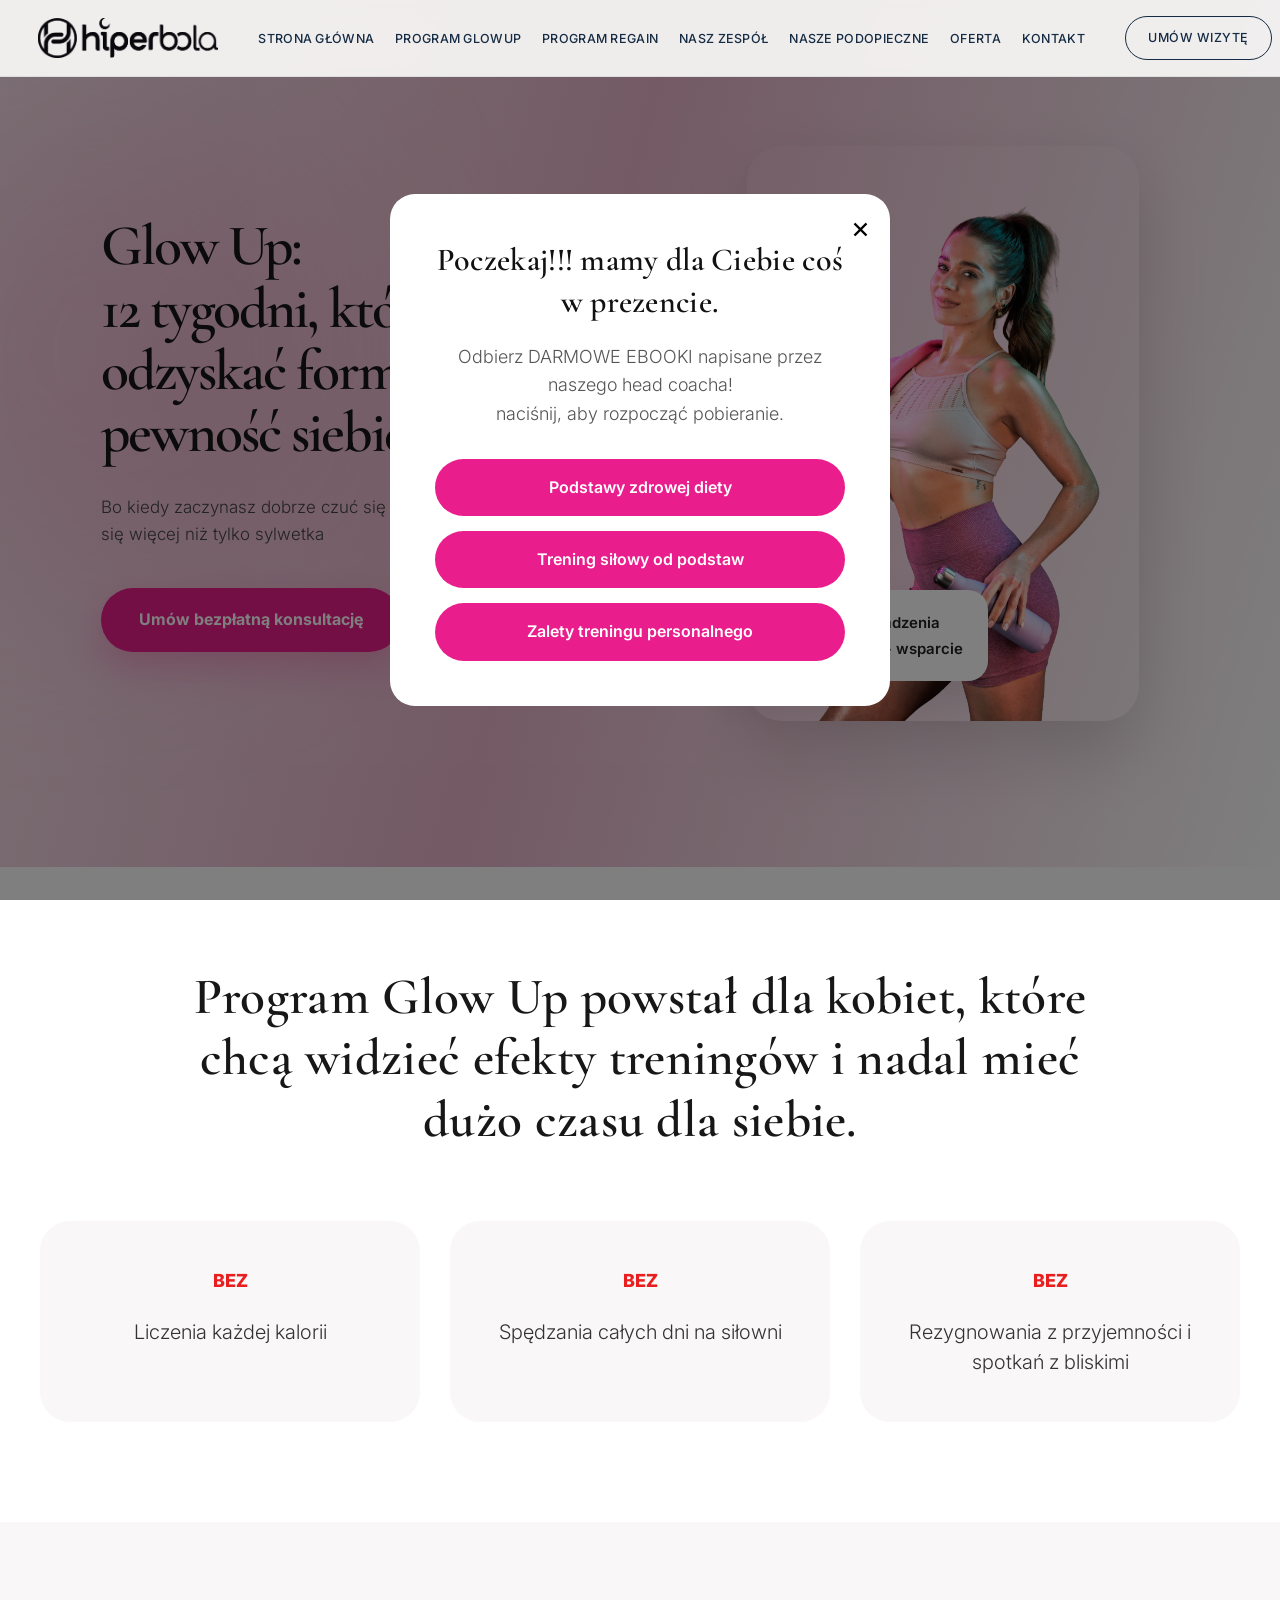
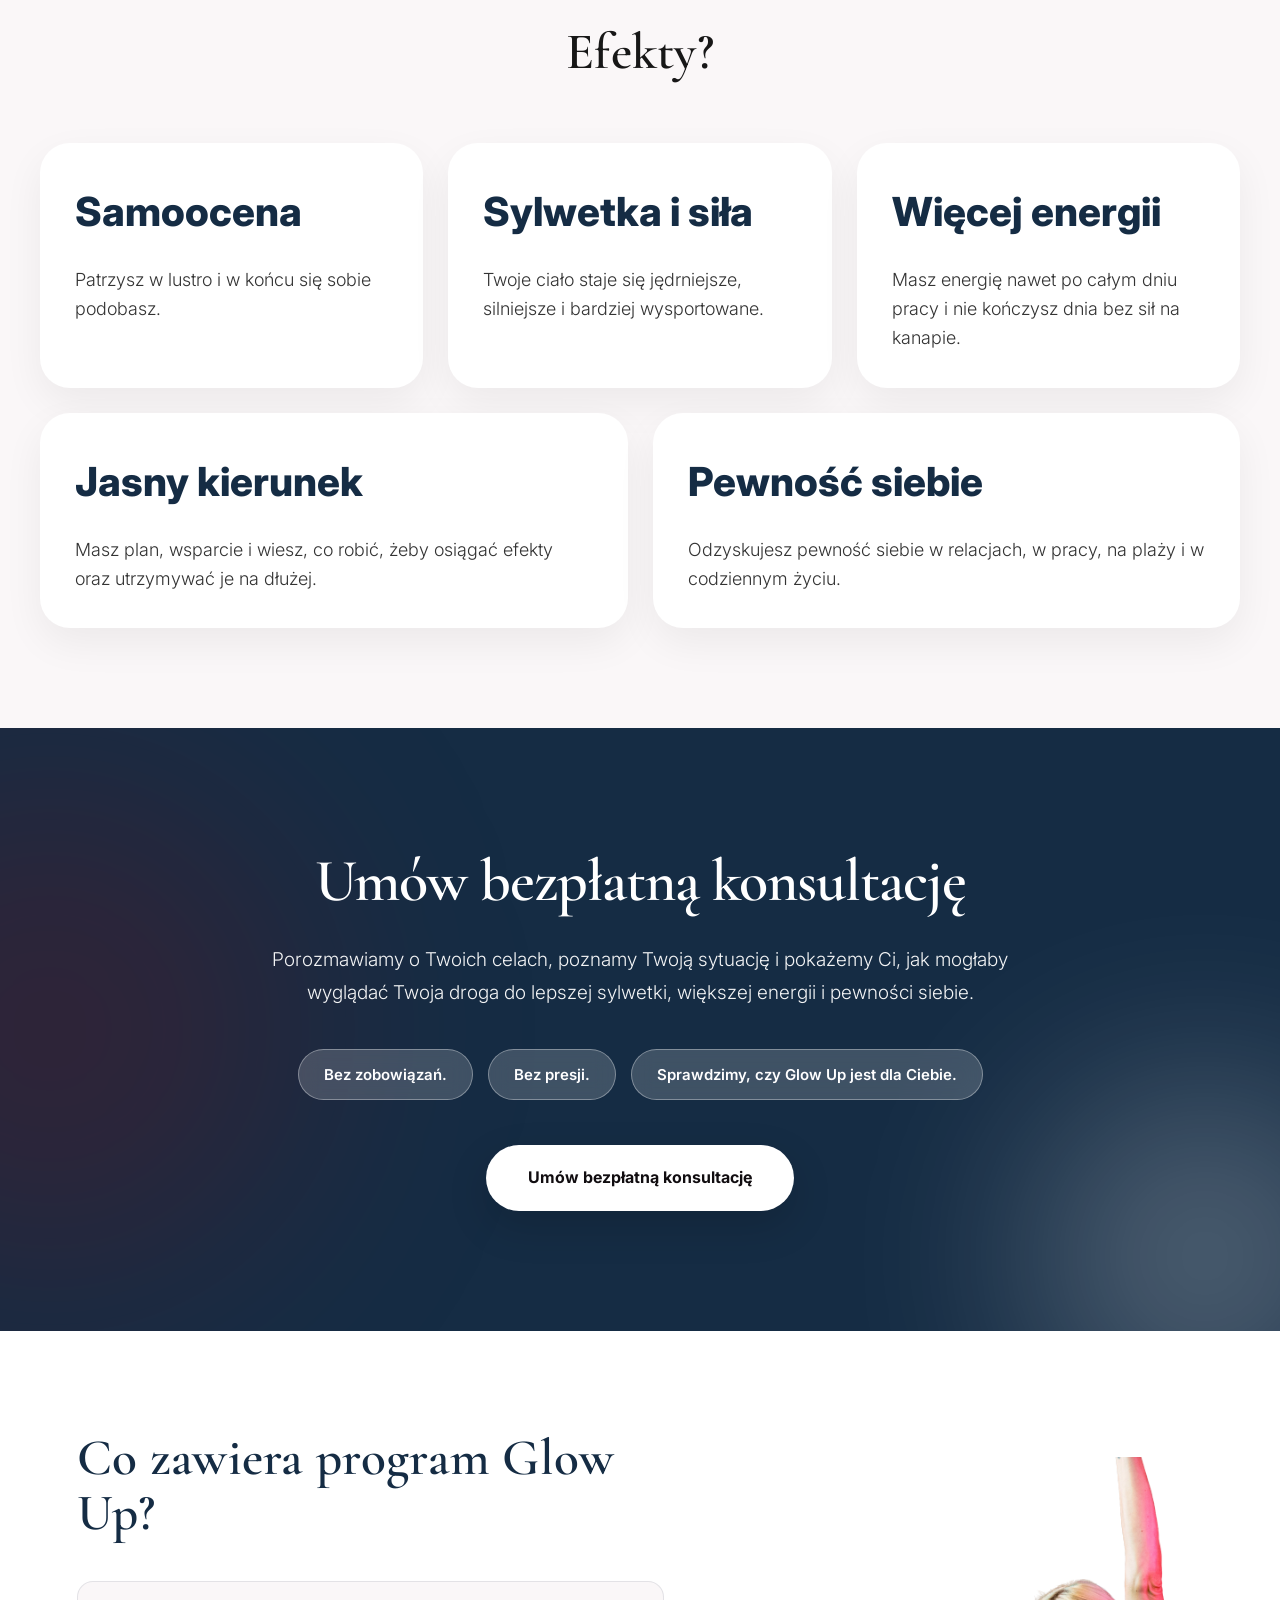
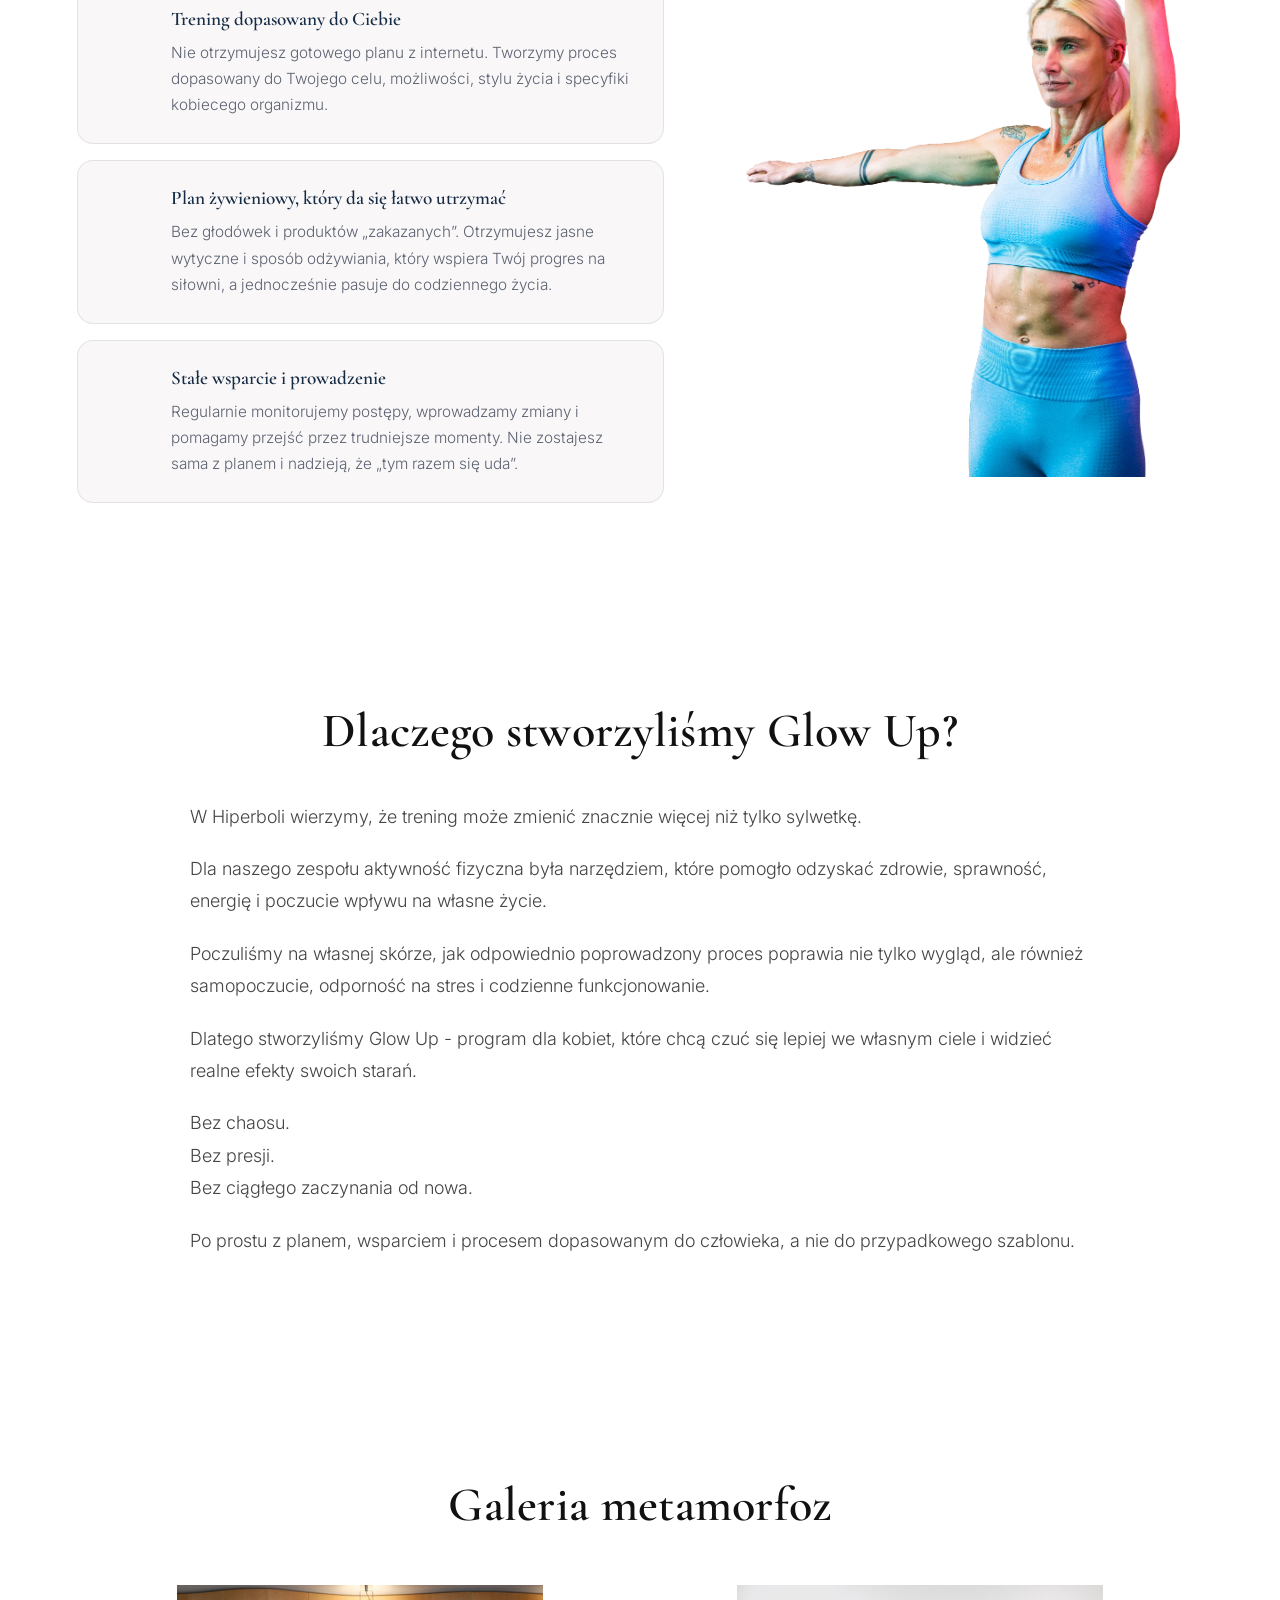
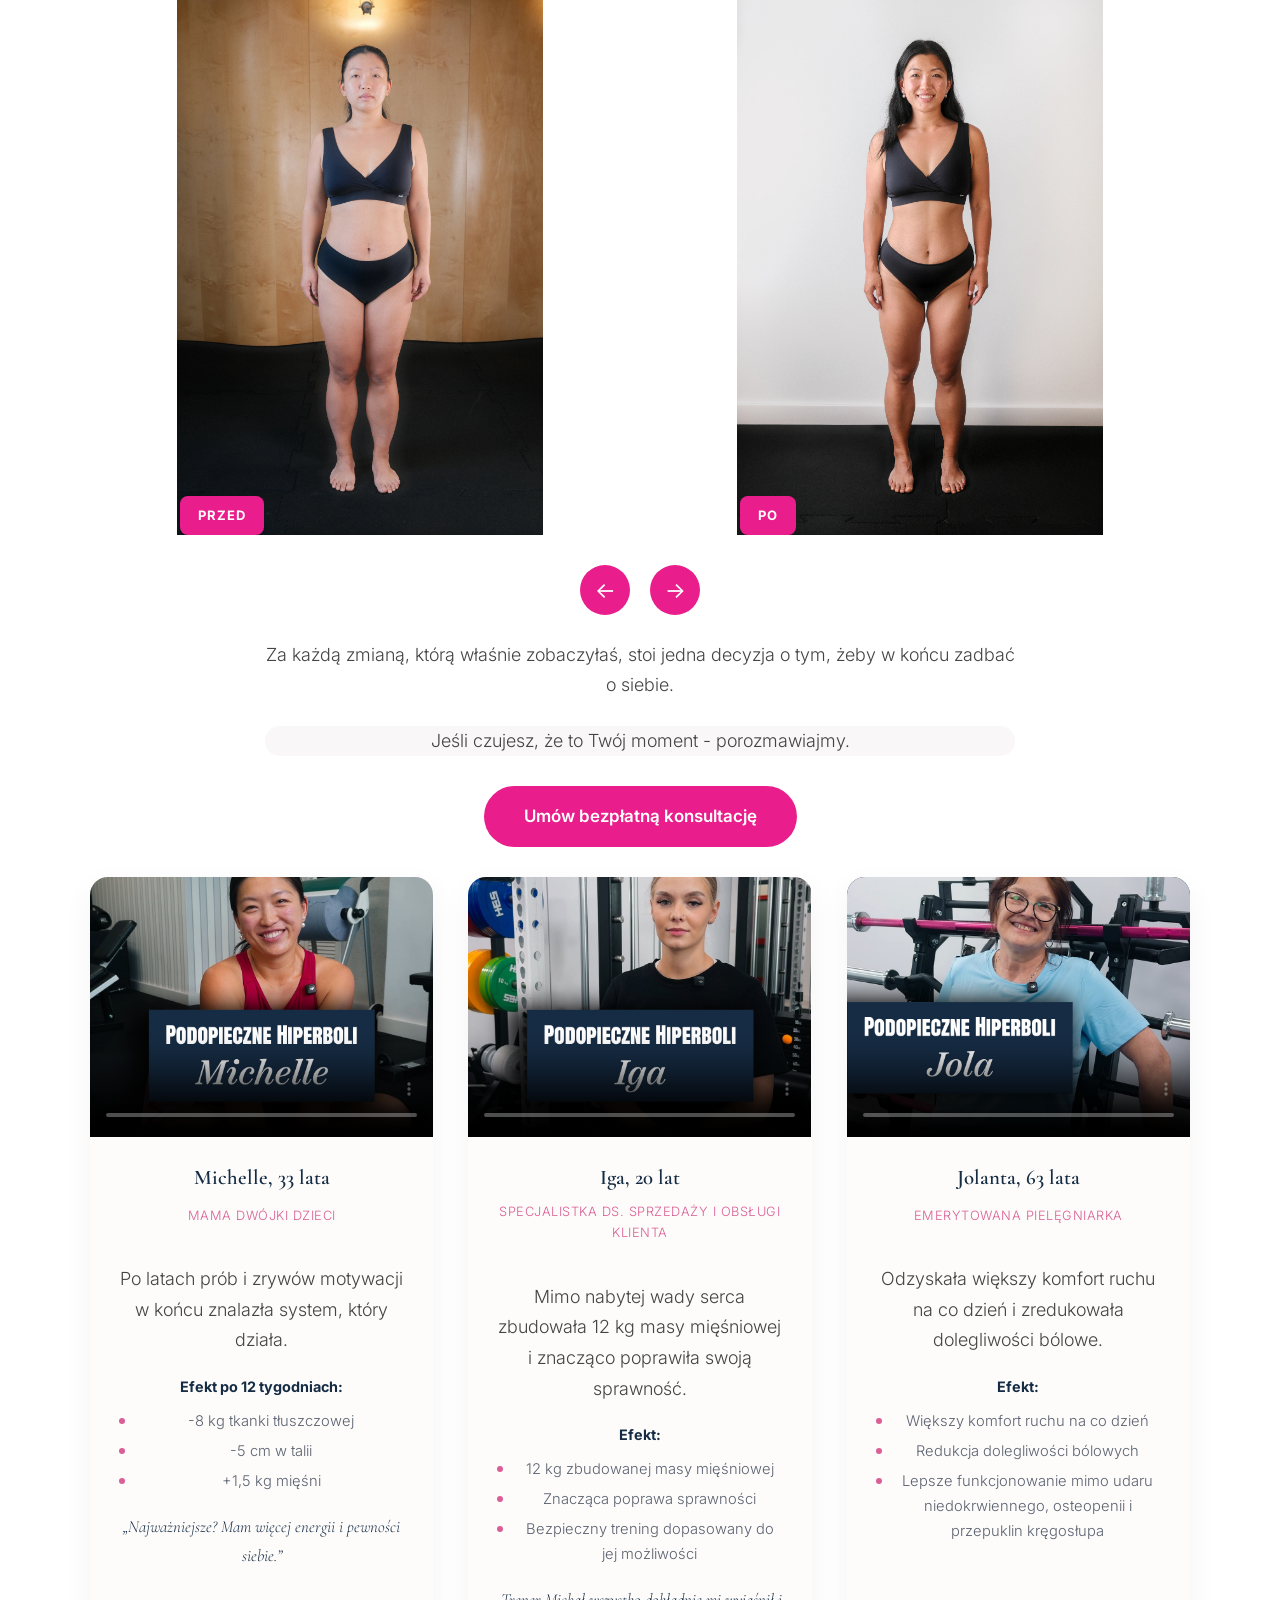
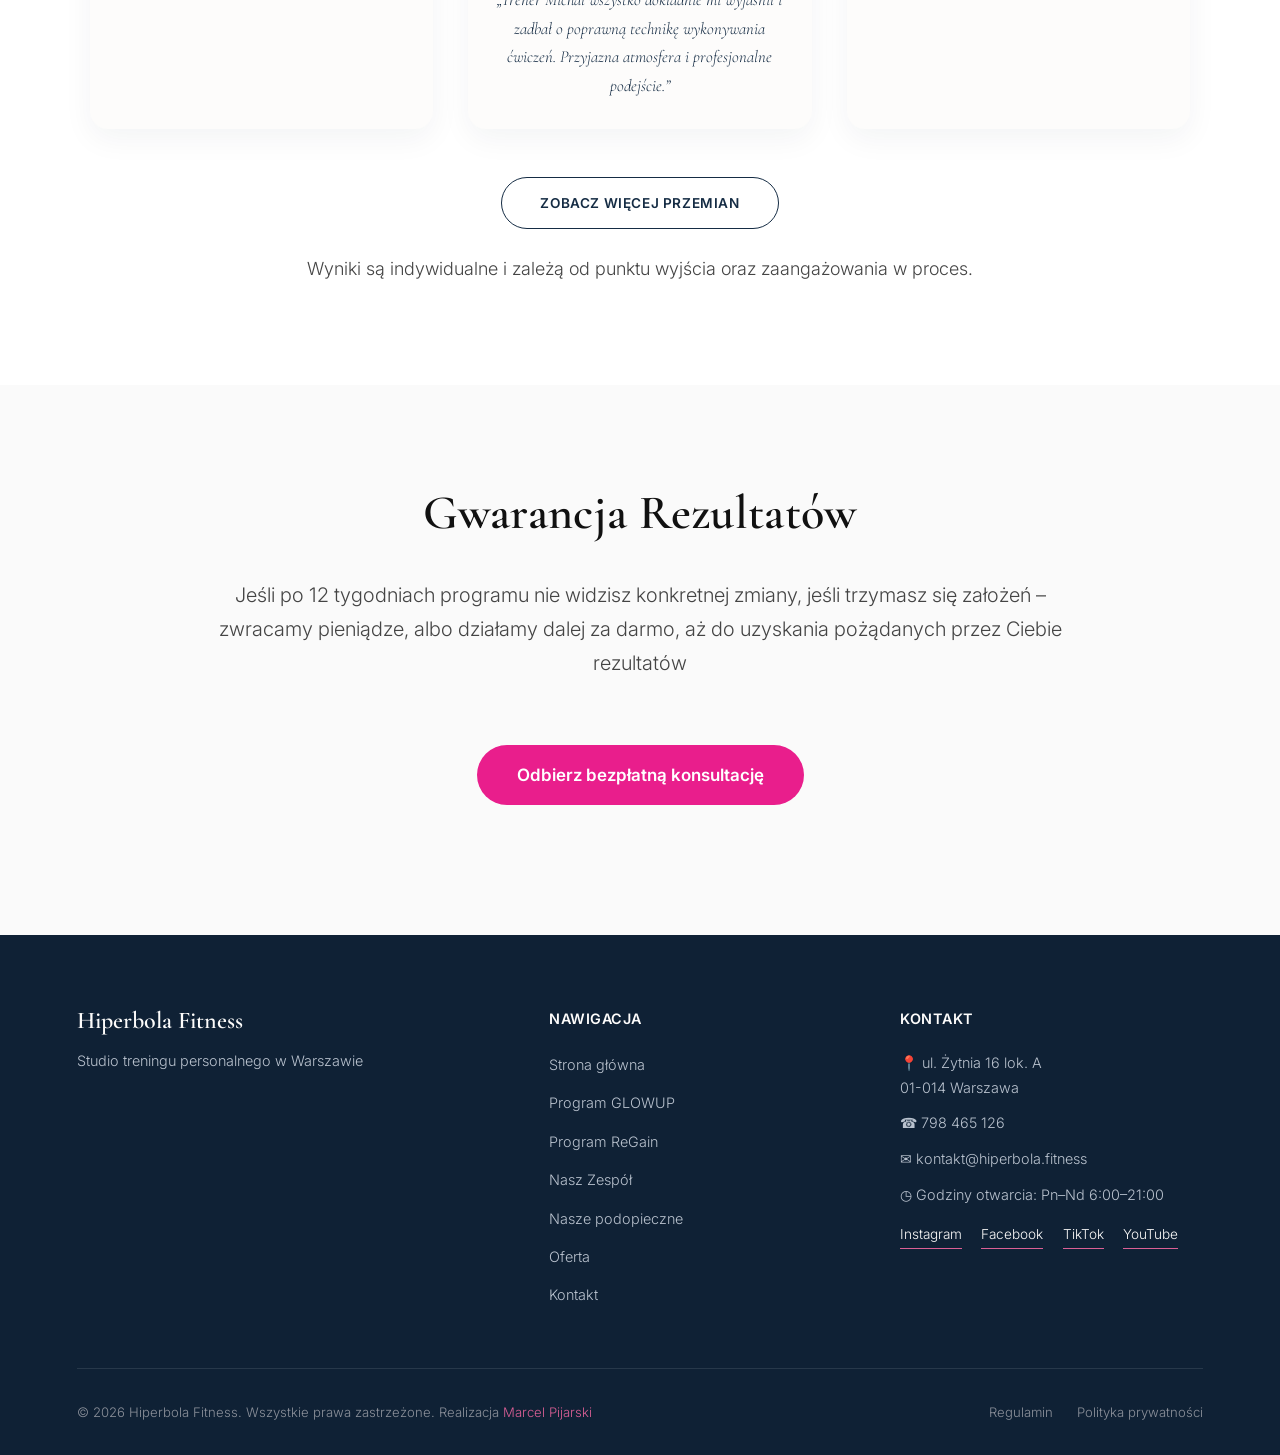
==== commit 12cef237: "Wstepny widok strony Hiperbola, poprawiony" ====
--- a/glowup.html
+++ b/glowup.html
@@ -568,7 +568,7 @@
     <div class="przycisk-zmiany">
         <a href="podopieczne.html">Zobacz więcej przemian</a>
     </div>
-    <p class="wyniki-informacja">
+    <p class="historie-informacja">
     Wyniki są indywidualne i zależą od punktu wyjścia oraz zaangażowania w proces.
 </p>
 </section>
--- a/style.css
+++ b/style.css
@@ -710,10 +710,13 @@
   grid-template-columns: 1fr 1fr;
   gap: 1px;
   background: rgba(21,44,68,0.08);
+  border: 1px solid ;
   border-radius: 18px;
   overflow: hidden;
   max-width: 1000px;
   margin: 0 auto;
+  
+  
 }
 
 .tabela-porownania > div {
@@ -1115,8 +1118,20 @@
 }
 
 .ikona-oferty {
-  font-size: 2rem;
-  margin-bottom: 1rem;
+  width: 38px;
+  height: 38px;
+  margin-bottom: 22px;
+  display: flex;
+  align-items: center;
+  justify-content: center;
+  color: #152c44;
+}
+
+.ikona-oferty svg {
+  width: 100%;
+  height: 100%;
+  display: block;
+  flex-shrink: 0;
 }
 
 .karta-oferty h3 {
@@ -3731,8 +3746,24 @@
   padding: 70px 6vw;
   display: flex;
   align-items: center;
-  background: #152c44;
+  background: linear-gradient(
+    90deg,
+    #0f2135 0%,
+    #152c44 55%,
+    #fdfcfb 100%
+  );
   overflow: hidden;
+}
+
+@media (max-width: 850px) {
+  .regain-hero {
+    background: linear-gradient(
+      180deg,
+      #0f2135 0%,
+      #152c44 70%,
+      #fdfcfb 100%
+    );
+  }
 }
 
 .regain-hero-kontener {
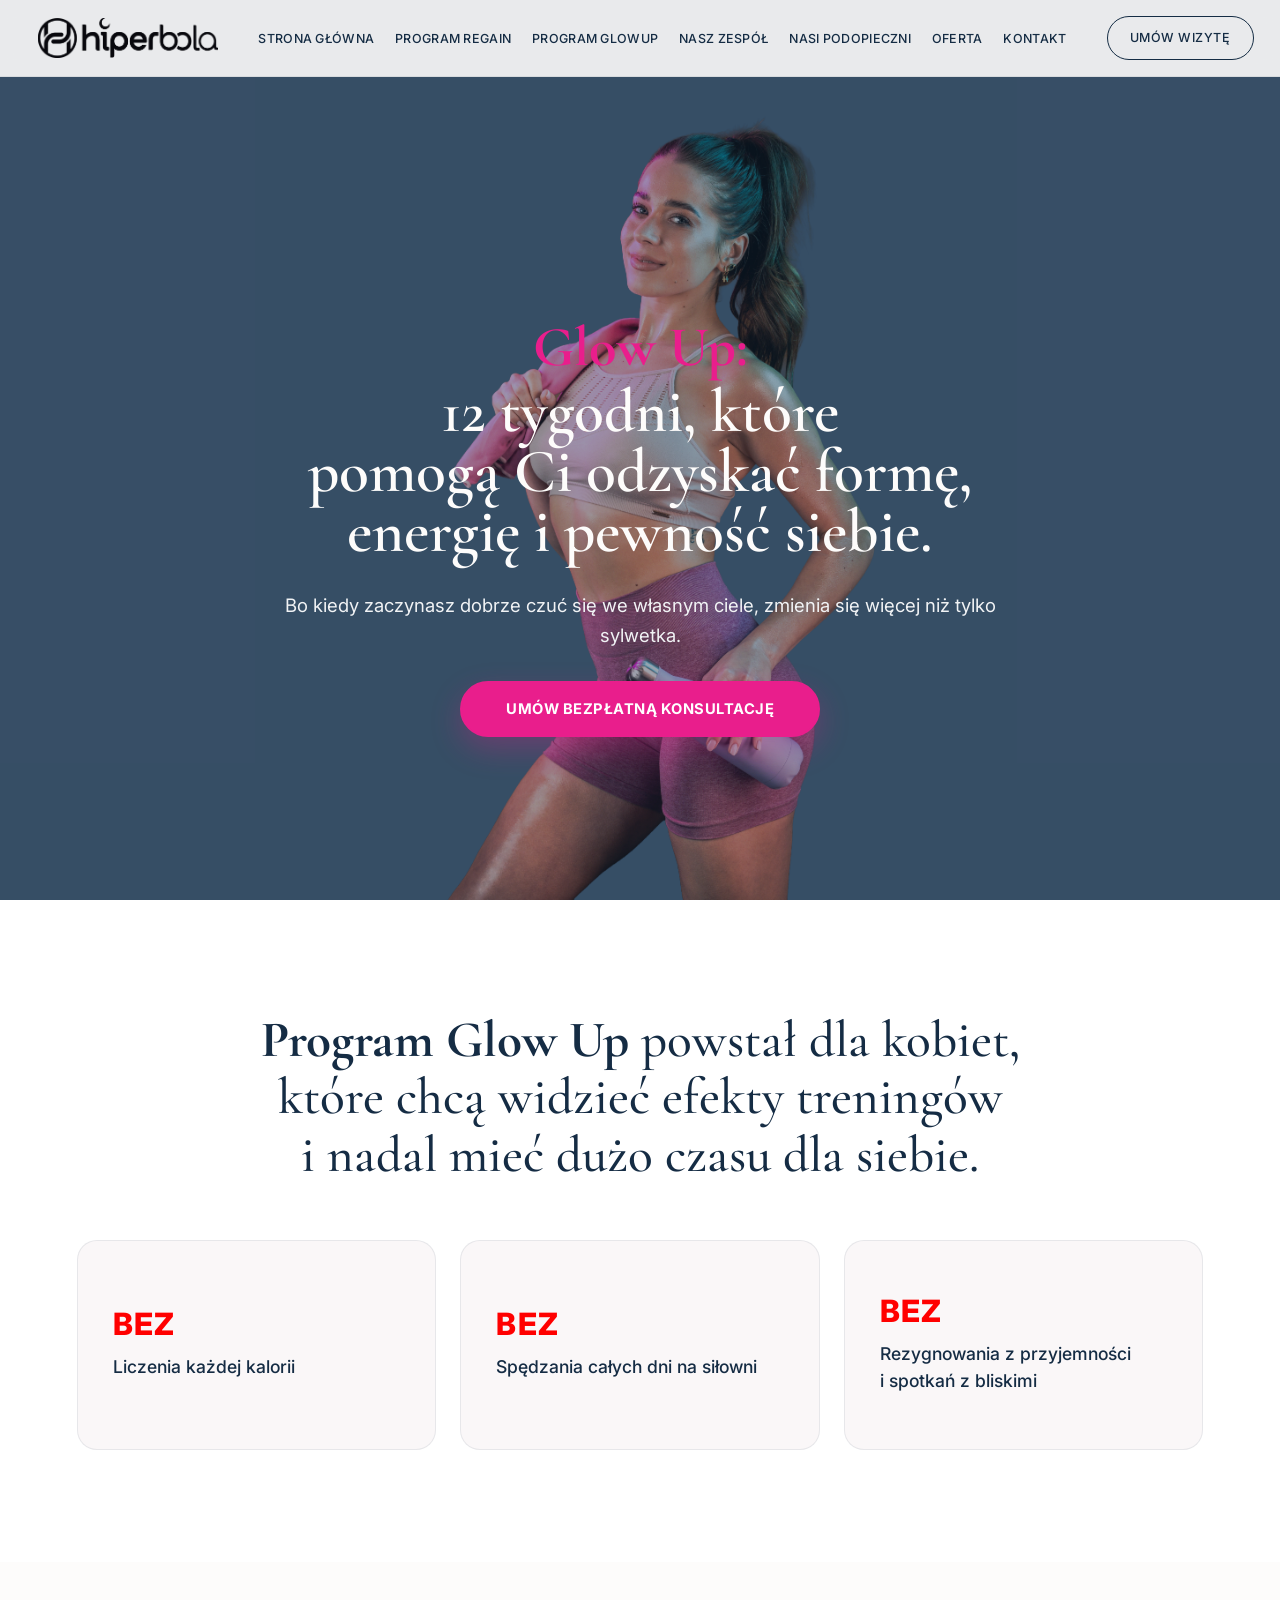
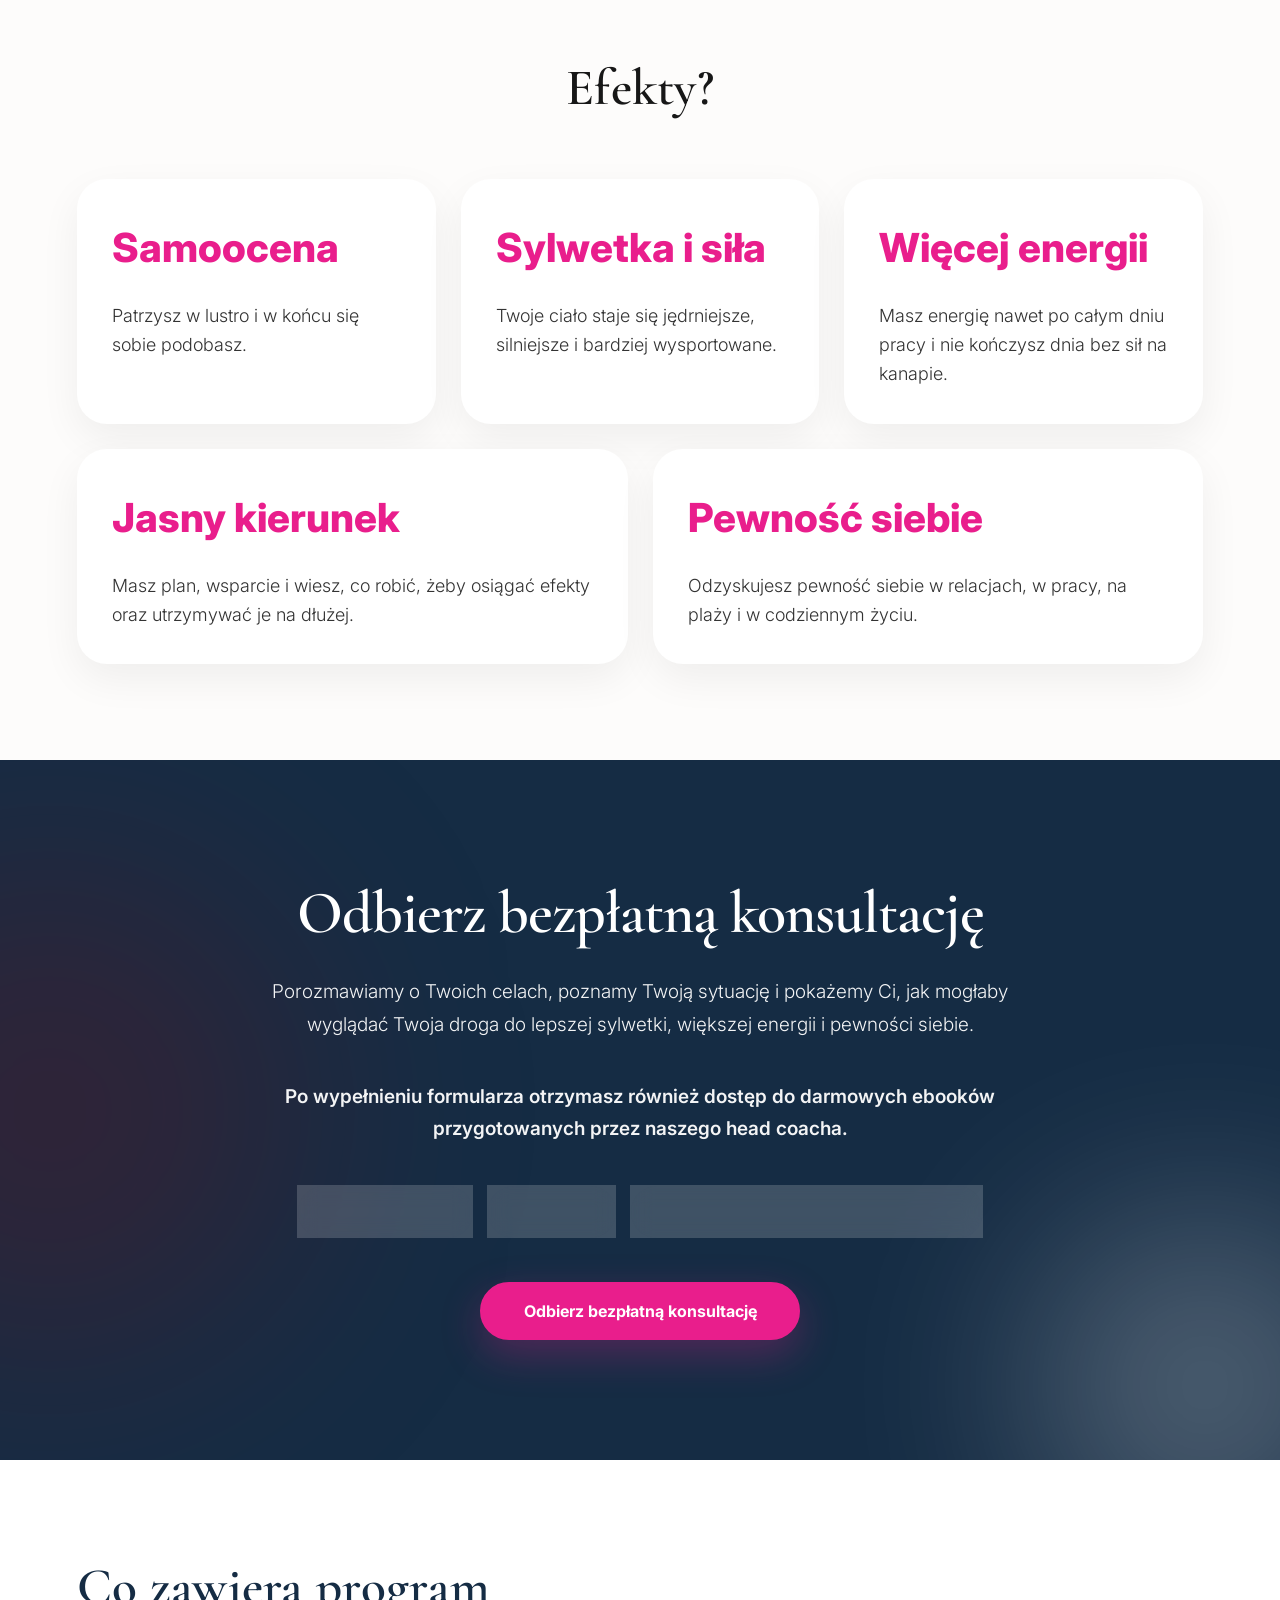
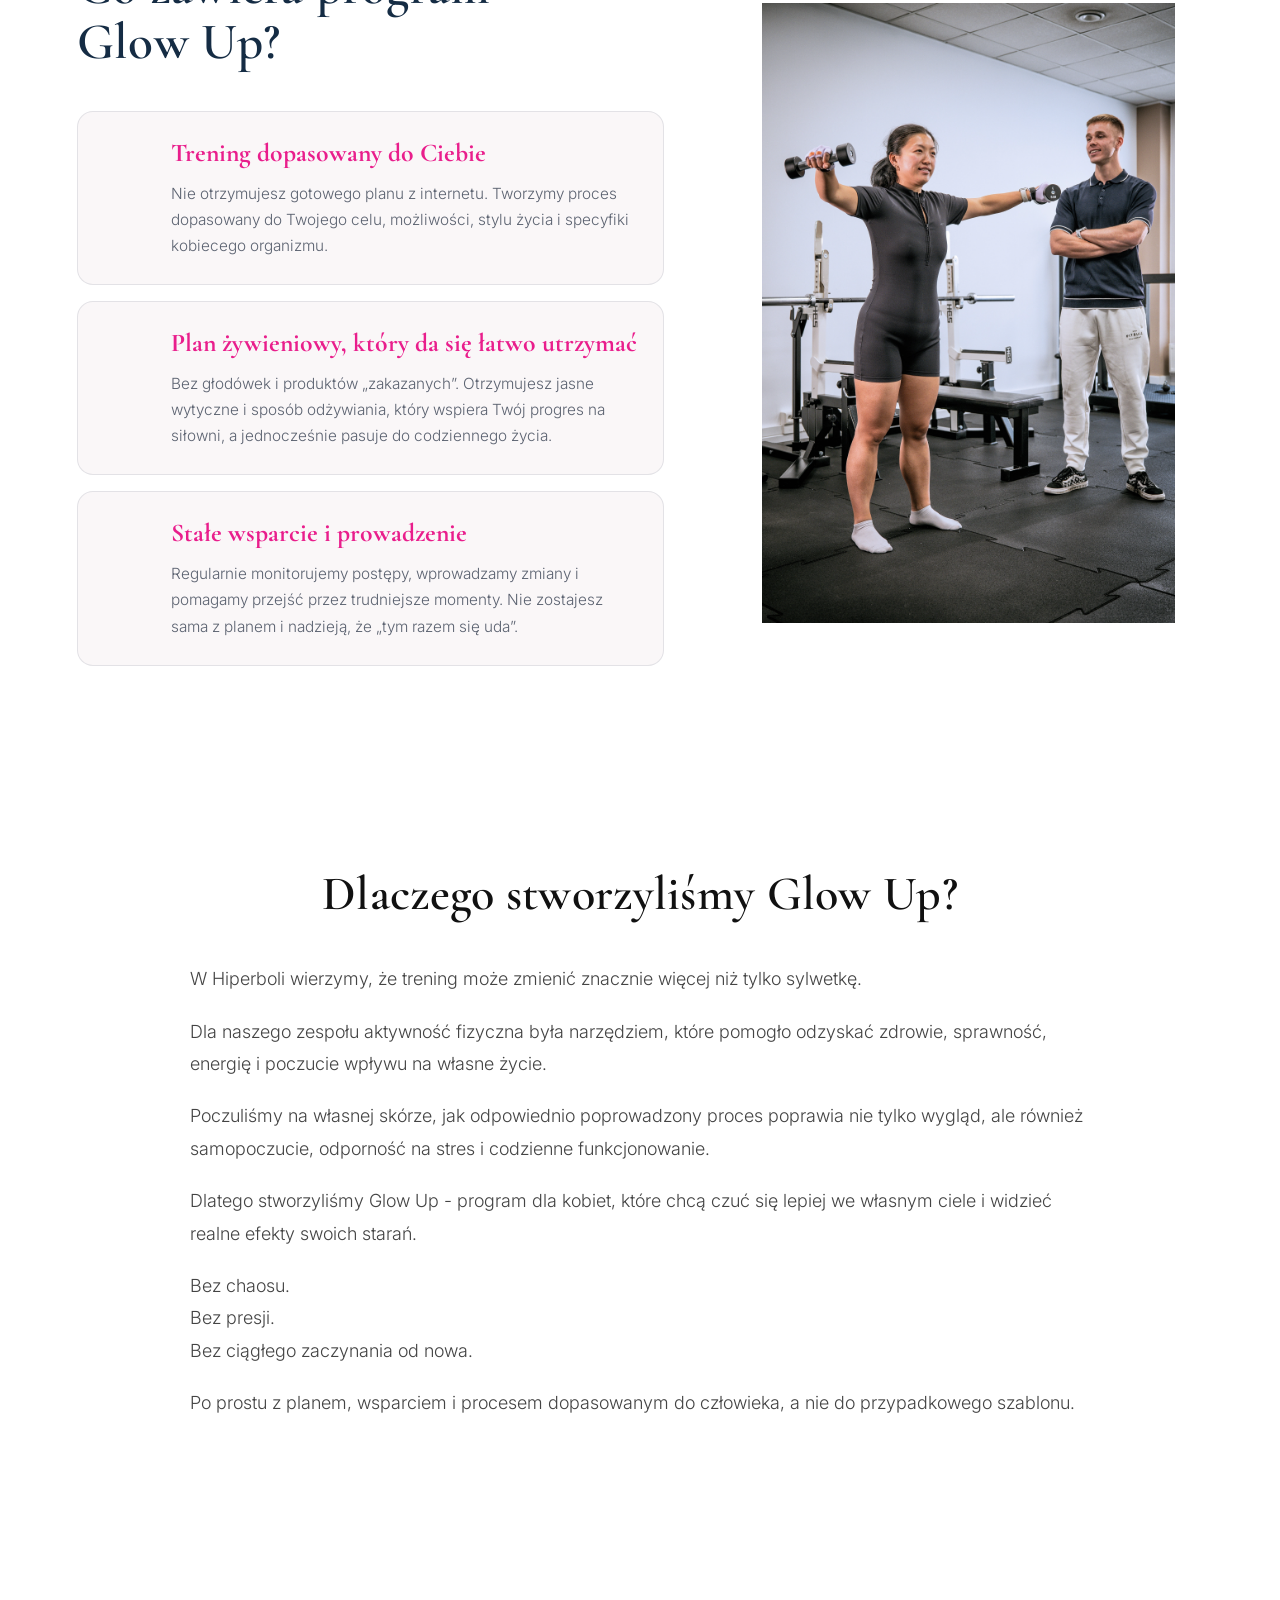
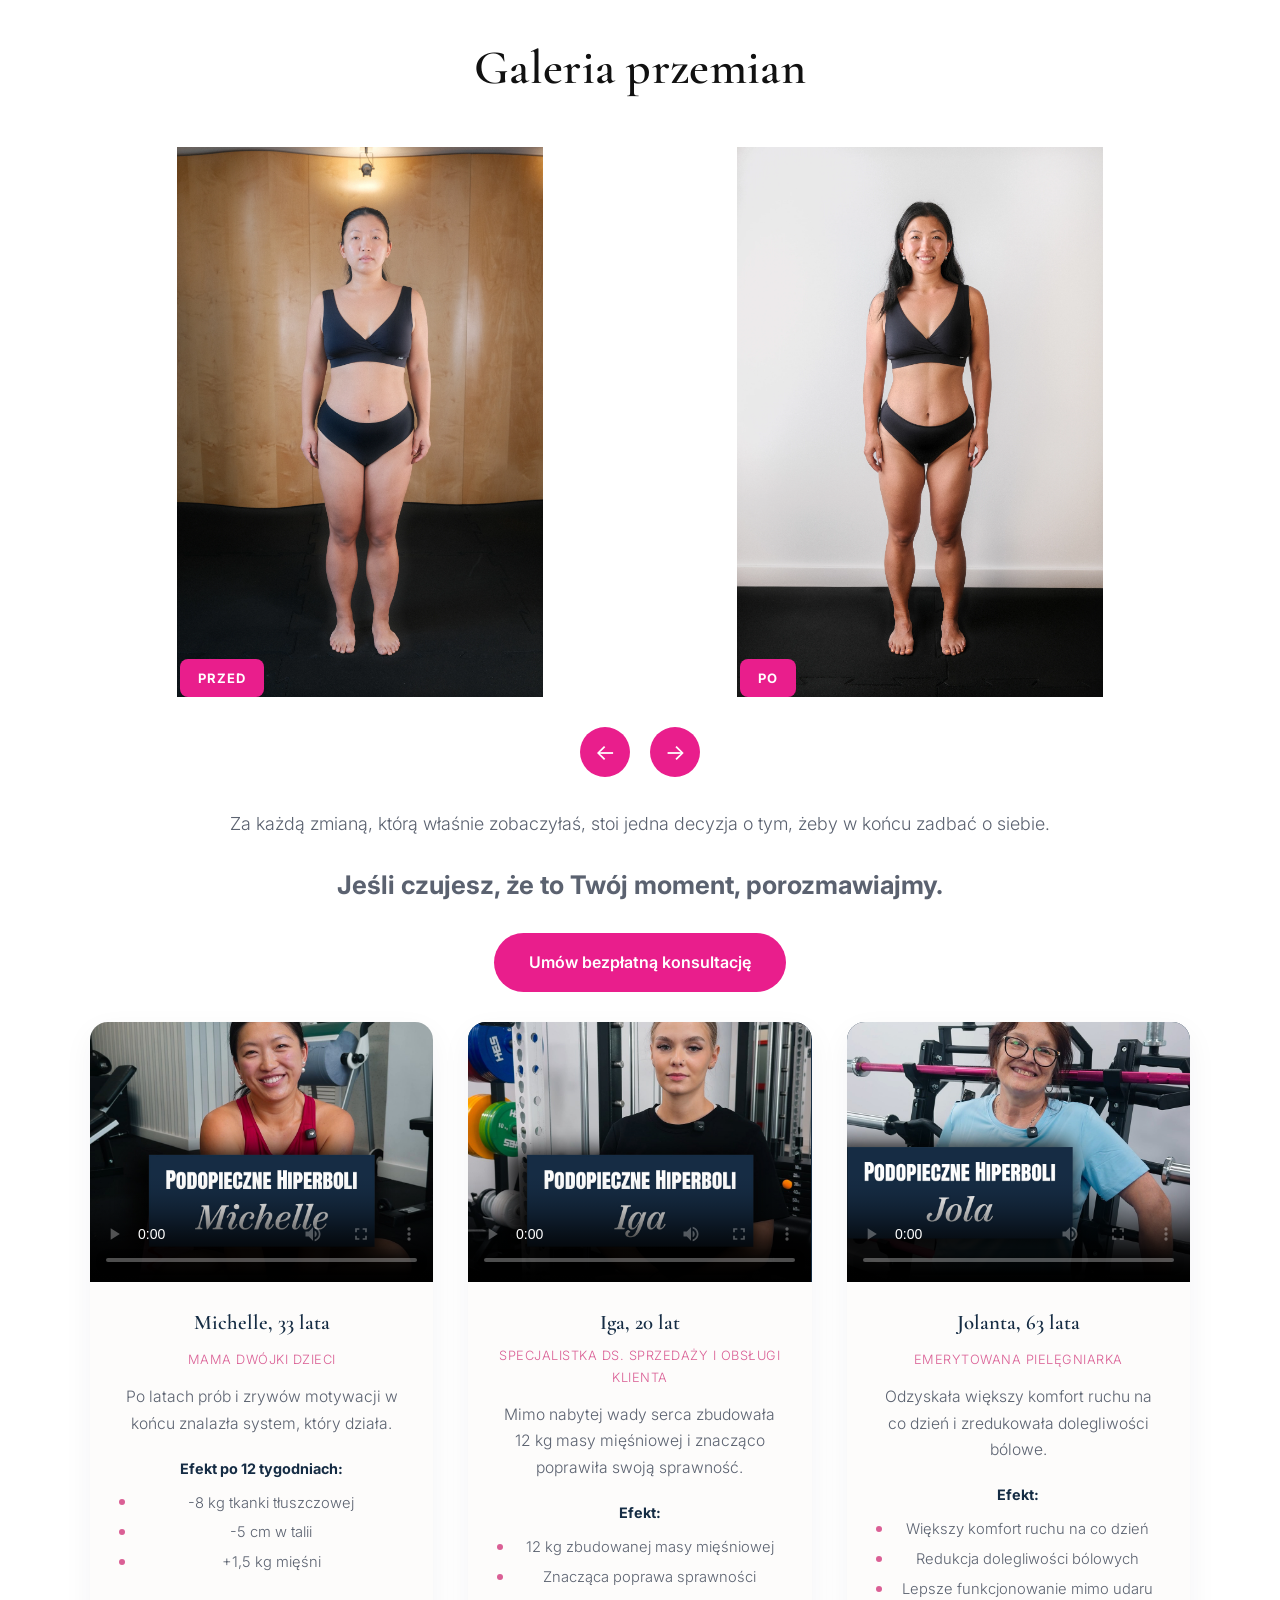
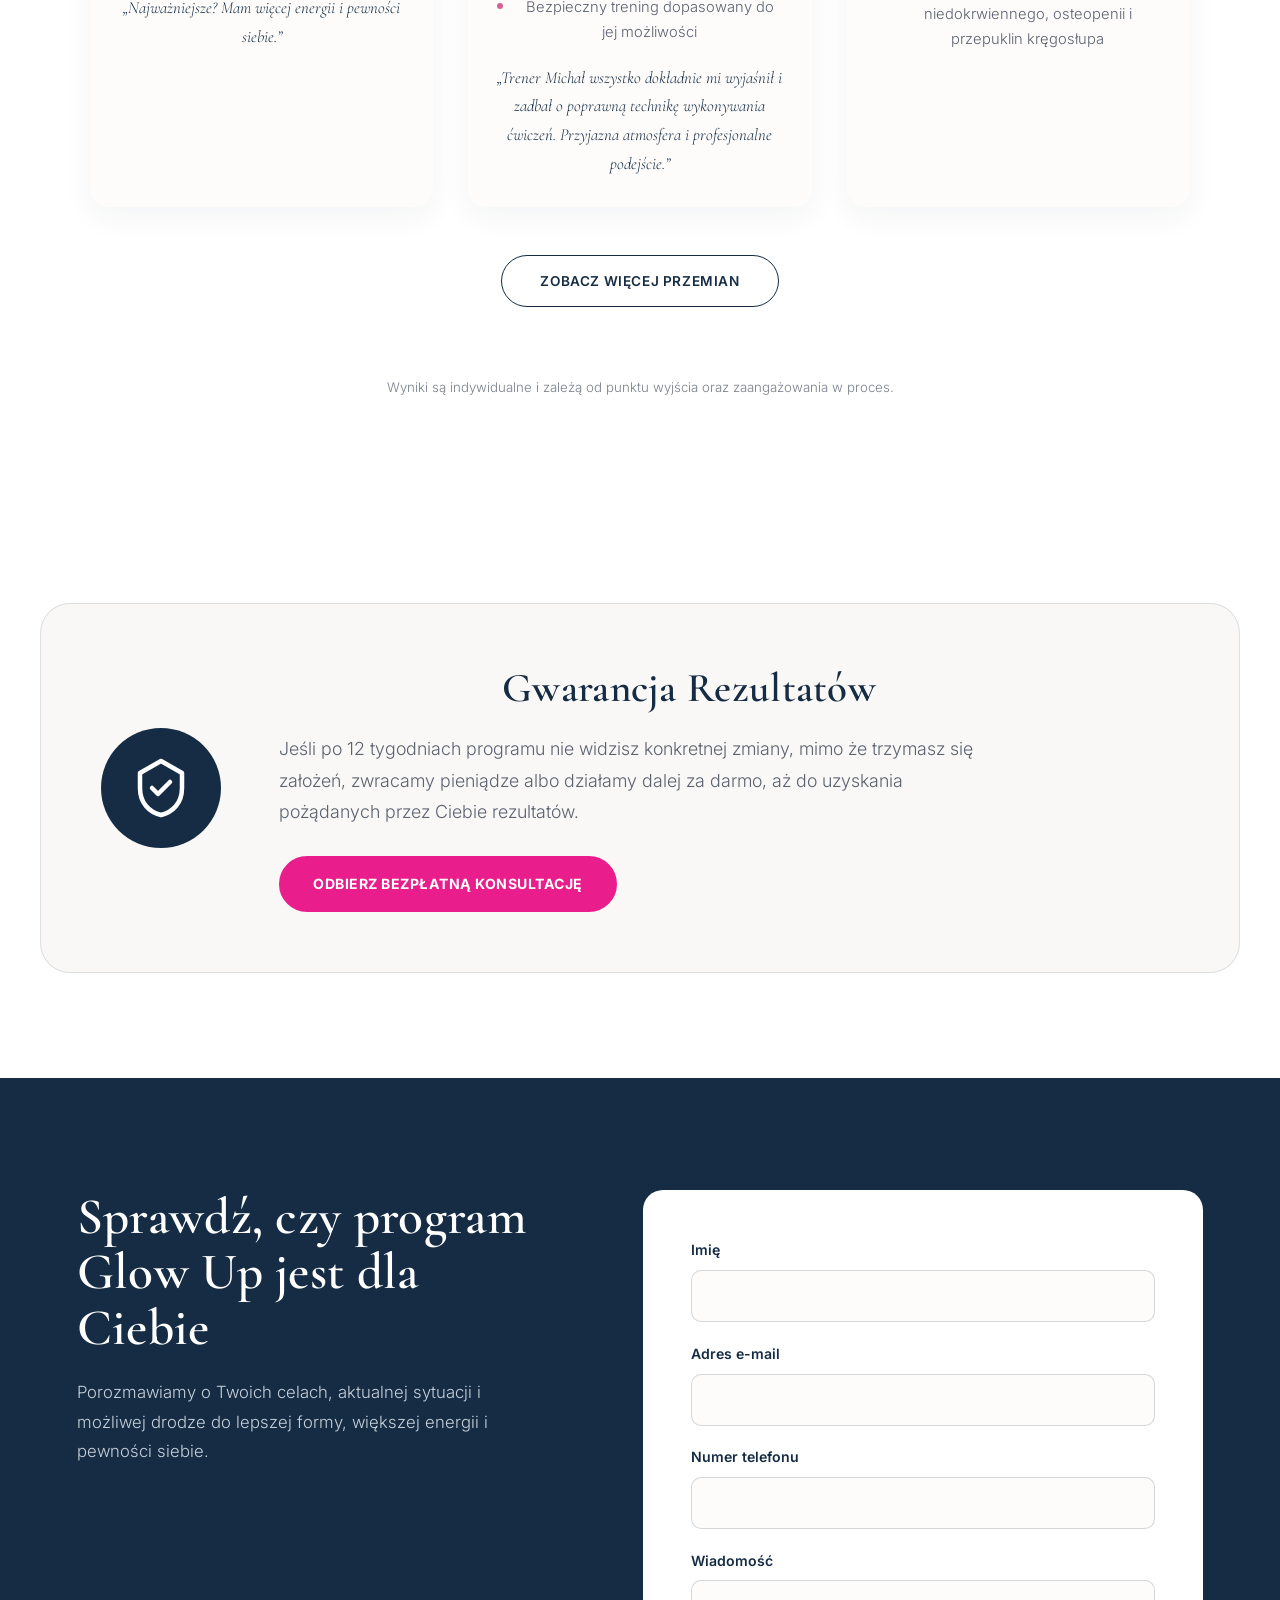
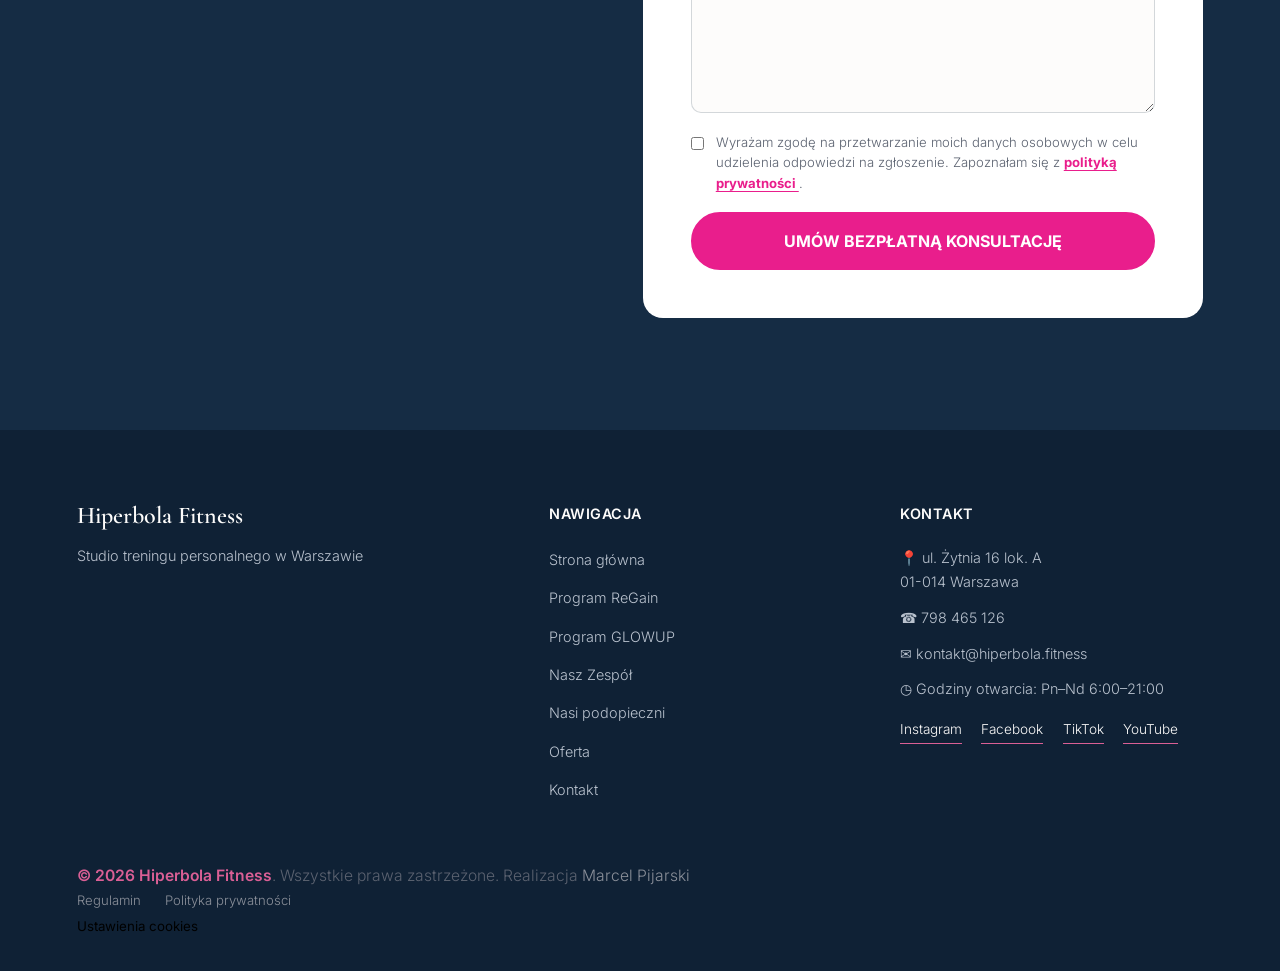
==== commit 29e40537: "poprawki" ====
--- a/glowup.html
+++ b/glowup.html
@@ -3,7 +3,27 @@
 <head>
     <meta charset="UTF-8">
     <meta name="viewport" content="width=device-width, initial-scale=1.0">
-    <title>Hiperbola Strona Głowna</title>
+    <title>Program Glow Up dla kobiet | Hiperbola Fitness Warszawa</title>
+    <meta name="description" content="12-tygodniowy program dla kobiet, które chcą poprawić sylwetkę, energię i pewność siebie dzięki dopasowanemu treningowi i wsparciu.">
+    <link
+  rel="icon"
+  type="image/png"
+  sizes="32x32"
+  href="assets/logo/favicon1.png"
+>
+
+<link
+  rel="icon"
+  type="image/png"
+  sizes="192x192"
+  href="assets/logo/favicon2.png"
+>
+
+<link
+  rel="apple-touch-icon"
+  sizes="180x180"
+  href="assets/logo/favicon2.png"
+>
     <link rel="stylesheet" href="style.css">
     <link rel="stylesheet" href="https://cdn.jsdelivr.net/npm/swiper@11/swiper-bundle.min.css">
 </head>
@@ -21,55 +41,58 @@
 </button>
 
   <ul class="nav-list">
-   <li><a href="index.html">Strona główna</a></li>
+    <li><a href="index.html">Strona główna</a></li>
+    <li><a href="regain.html">Program ReGain</a></li>
     <li><a href="glowup.html">Program GLOWUP</a></li>
-     <li><a href="regain.html">Program ReGain</a></li>
     <li><a href="trenerzy.html">Nasz Zespół</a></li>
-    <li><a href="podopieczne.html">Nasze podopieczne</a></li>
+    <li><a href="podopieczne.html">Nasi podopieczni</a></li>
     <li><a href="oferta.html">Oferta</a></li>
     <li><a href="kontakt.html">Kontakt</a></li>
   </ul>
 
-  <a href="kontakt.html" class="nav-button">Umów wizytę</a>
+  <a href="konsultacja.html" class="nav-button">Umów wizytę</a>
 </div>
 </nav>
 <main>
 <section class="glow-hero">
 
+  <div class="glow-hero-kontener">
+
+    <div class="glow-hero-image">
+      <img
+        src="assets/foto/glowup_01.webp"
+        alt="Uczestniczka programu Glow Up"
+      >
+    </div>
+
+    <div class="glow-hero-overlay"></div>
+
     <div class="glow-hero-content">
 
-        
-
-        <h1>
-           Glow Up:<br>
-           12 tygodni, które pomogą Ci odzyskać formę, energię i pewność siebie.
-            
-
-        </h1>
-
-        <p>
-            Bo kiedy zaczynasz dobrze czuć się we własnym ciele, zmienia się więcej niż tylko sylwetka
-        </p>
-
-        <a href="kontakt.html" class="glow-btn">
-            Umów bezpłatną konsultację
-        </a>
-
-    </div>
-
-
-    <div class="glow-hero-image">
-        <div class="glow-badge">
-    ✓ 12 tygodni prowadzenia<br>
-    ✓ Trening + dieta + wsparcie
-</div>
-
-        <img src="assets/foto/glowup_01.webp" alt="Kobieta po treningu">
-        
-
-    </div>
-
-    
+      <h1>
+        <span class="glow-hero-nazwa">
+          Glow Up:
+        </span>
+
+        <span class="glow-hero-tytul">
+          12 tygodni, które<br>
+          pomogą Ci odzyskać formę,<br>
+          energię i pewność siebie.
+        </span>
+      </h1>
+
+      <p>
+        Bo kiedy zaczynasz dobrze czuć się we własnym ciele,
+        zmienia się więcej niż tylko sylwetka.
+      </p>
+
+      <a href="#glow-kontakt" class="glow-btn">
+        Umów bezpłatną konsultację
+      </a>
+
+    </div>
+
+  </div>
 
 </section>
 
@@ -78,8 +101,9 @@
     <div class="glow-wstep-tekst">
 
         <h2>
-            Program Glow Up powstał dla kobiet,
-            które chcą widzieć efekty treningów
+            <strong class="glow-wstep-program">Program Glow Up</strong>
+            powstał dla kobiet,<br>
+            które chcą widzieć efekty treningów<br>
             i nadal mieć dużo czasu dla siebie.
         </h2>
 
@@ -115,7 +139,7 @@
             <span>BEZ</span>
 
             <p>
-                Rezygnowania z przyjemności
+                Rezygnowania z przyjemności<br>
                 i spotkań z bliskimi
             </p>
 
@@ -186,41 +210,38 @@
 </section>
 <section class="glow-konsultacja">
 
-    <div class="glow-konsultacja-kontener">
-
-        <h2>
-            Umów bezpłatną konsultację
-        </h2>
-
-        <p>
-            Porozmawiamy o Twoich celach, poznamy Twoją sytuację
-            i pokażemy Ci, jak mogłaby wyglądać Twoja droga
-            do lepszej sylwetki, większej energii i pewności siebie.
-        </p>
-
-        <div class="glow-konsultacja-info">
-
-            <span>
-                Bez zobowiązań.
-            </span>
-
-            <span>
-                Bez presji.
-            </span>
-
-            <span>
-                Sprawdzimy, czy Glow Up jest dla Ciebie.
-            </span>
-
-        </div>
-
-
-        <a href="kontakt.html" class="glow-przycisk">
-            Umów bezpłatną konsultację
-        </a>
-
-
-    </div>
+  <div class="glow-konsultacja-kontener">
+
+    <h2>
+      Odbierz bezpłatną konsultację
+    </h2>
+
+    <p>
+      Porozmawiamy o Twoich celach, poznamy Twoją sytuację
+      i pokażemy Ci, jak mogłaby wyglądać Twoja droga
+      do lepszej sylwetki, większej energii i pewności siebie.
+    </p>
+
+    <p class="glow-konsultacja-ebooki">
+      Po wypełnieniu formularza otrzymasz również dostęp
+      do darmowych ebooków przygotowanych przez naszego head coacha.
+    </p>
+
+    <div class="glow-konsultacja-info">
+
+      <span>Bez zobowiązań.</span>
+
+      <span>Bez presji.</span>
+
+      <span>Sprawdzimy, czy Glow Up jest dla Ciebie.</span>
+
+    </div>
+
+    <a href="#glow-kontakt" class="glow-przycisk">
+      Odbierz bezpłatną konsultację
+    </a>
+
+  </div>
 
 </section>
 
@@ -232,7 +253,8 @@
 
             <div class="glow-zawartosc-naglowek">
                 
-                <h2>Co zawiera program Glow Up?</h2>
+                <h2>Co zawiera program<br>
+                    Glow Up?</h2>
             </div>
 
             <div class="glow-zawartosc-lista">
@@ -337,7 +359,7 @@
 
     <div class="galeria-metamorfoz-kontener">
 
-        <h2>Galeria metamorfoz</h2>
+        <h2>Galeria przemian</h2>
 
         <div class="slider-metamorfozy">
 
@@ -440,13 +462,12 @@
         </div>
 
 
-        <p>
-            Za każdą zmianą, którą właśnie zobaczyłaś, stoi jedna decyzja o tym, żeby w końcu zadbać o siebie.
-        </p>
-
+       <p class="galeria-przemian-opis">
+        Za każdą zmianą, którą właśnie zobaczyłaś, stoi jedna decyzja o tym, żeby w końcu zadbać o siebie.
+        </p>
 
         <p class="wazne">
-            Jeśli czujesz, że to Twój moment - porozmawiajmy.
+        Jeśli czujesz, że to Twój moment, porozmawiajmy.
         </p>
 
 
@@ -573,26 +594,181 @@
 </p>
 </section>
 
-<section class="gwarancja-satysfakcji">
-
-    <div class="gwarancja-satysfakcji-kontener">
-
-        <h2>
-            Gwarancja Rezultatów
-        </h2>
-
-
-        <p>
-           Jeśli po 12 tygodniach programu nie widzisz konkretnej zmiany, jeśli trzymasz się założeń – zwracamy pieniądze, albo działamy dalej za darmo, aż do uzyskania pożądanych przez Ciebie rezultatów
-        </p>
-
-
-        <a href="kontakt.html" class="glow-button">
-            Odbierz bezpłatną konsultację
-        </a>
-
-
-    </div>
+<section class="glow-gwarancja" id="glow-gwarancja">
+
+  <div class="glow-gwarancja-kontener">
+
+    <div class="regain-gwarancja-ikona">
+
+      <svg
+        xmlns="http://www.w3.org/2000/svg"
+        width="72"
+        height="72"
+        viewBox="0 0 24 24"
+        fill="none"
+        stroke="currentColor"
+        stroke-width="1.5"
+        stroke-linecap="round"
+        stroke-linejoin="round"
+        aria-hidden="true"
+      >
+        <path d="M12 3l7 4v5c0 5 -3 8 -7 9c-4 -1 -7 -4 -7 -9v-5z"></path>
+        <path d="M9 12l2 2l4 -4"></path>
+      </svg>
+
+    </div>
+
+    <div class="regain-gwarancja-tresc">
+
+      <h2>Gwarancja Rezultatów</h2>
+
+      <p>
+        Jeśli po 12 tygodniach programu nie widzisz konkretnej zmiany,
+        mimo że trzymasz się założeń, zwracamy pieniądze albo działamy
+        dalej za darmo, aż do uzyskania pożądanych przez Ciebie rezultatów.
+      </p>
+
+     <a href="#glow-kontakt" class="glow-gwarancja-przycisk">
+    Odbierz bezpłatną konsultację
+    </a>
+       
+
+    </div>
+
+  </div>
+
+</section>
+
+<section class="glow-kontakt" id="glow-kontakt">
+
+  <div class="glow-kontakt-kontener">
+
+    <div class="glow-kontakt-tresc">
+
+      <h2>
+        Sprawdź, czy program Glow Up jest dla Ciebie
+      </h2>
+
+      <p>
+        Porozmawiamy o Twoich celach, aktualnej sytuacji
+        i możliwej drodze do lepszej formy, większej energii
+        i pewności siebie.
+      </p>
+
+    </div>
+
+    <form
+      class="glow-formularz"
+      action="https://formsubmit.co/kontakt@hiperbola.fitness"
+      method="POST"
+    >
+
+      <input
+        type="hidden"
+        name="_subject"
+        value="Nowe zgłoszenie do programu Glow Up"
+      >
+
+      <input
+        type="hidden"
+        name="_captcha"
+        value="false"
+      >
+
+      <input
+        type="hidden"
+        name="_template"
+        value="table"
+      >
+
+      <div class="glow-pole-formularza">
+
+        <label for="glow-imie">
+          Imię
+        </label>
+
+        <input
+          type="text"
+          id="glow-imie"
+          name="Imię"
+          autocomplete="name"
+          required
+        >
+
+      </div>
+
+      <div class="glow-pole-formularza">
+
+        <label for="glow-email">
+          Adres e-mail
+        </label>
+
+        <input
+          type="email"
+          id="glow-email"
+          name="E-mail"
+          autocomplete="email"
+          required
+        >
+
+      </div>
+
+      <div class="glow-pole-formularza">
+
+        <label for="glow-telefon">
+          Numer telefonu
+        </label>
+
+        <input
+          type="tel"
+          id="glow-telefon"
+          name="Telefon"
+          autocomplete="tel"
+        >
+
+      </div>
+
+      <div class="glow-pole-formularza">
+
+        <label for="glow-wiadomosc">
+          Wiadomość
+        </label>
+
+        <textarea
+          id="glow-wiadomosc"
+          name="Wiadomość"
+          rows="5"
+        ></textarea>
+
+      </div>
+
+      <label class="glow-zgoda">
+
+        <input
+          type="checkbox"
+          name="Zgoda RODO"
+          value="Wyrażono zgodę"
+          required
+        >
+
+        <span>
+          Wyrażam zgodę na przetwarzanie moich danych osobowych
+          w celu udzielenia odpowiedzi na zgłoszenie.
+          Zapoznałam się z
+          <a href="polityka-prywatnosci.html" target="_blank" rel="noopener noreferrer">
+            polityką prywatności
+          </a>.
+        </span>
+
+      </label>
+
+      <button type="submit" class="glow-formularz-przycisk">
+        Umów bezpłatną konsultację
+      </button>
+
+    </form>
+
+  </div>
 
 </section>
 
@@ -667,13 +843,13 @@
             <h4>Nawigacja</h4>
 
             <ul>
-                <li><a href="index.html">Strona główna</a></li>
-                <li><a href="glowup.html">Program GLOWUP</a></li>
-                <li><a href="regain.html">Program ReGain</a></li>
-                <li><a href="trenerzy.html">Nasz Zespół</a></li>
-                <li><a href="podopieczne.html">Nasze podopieczne</a></li>
-                <li><a href="oferta.html">Oferta</a></li>
-                <li><a href="kontakt.html">Kontakt</a></li>
+                    <li><a href="index.html">Strona główna</a></li>
+                    <li><a href="regain.html">Program ReGain</a></li>
+                    <li><a href="glowup.html">Program GLOWUP</a></li>
+                    <li><a href="trenerzy.html">Nasz Zespół</a></li>
+                    <li><a href="podopieczne.html">Nasi podopieczni</a></li>
+                    <li><a href="oferta.html">Oferta</a></li>
+                    <li><a href="kontakt.html">Kontakt</a></li>
             </ul>
 
         </div>
@@ -727,19 +903,30 @@
 
 
     <div class="footer-bottom">
-
-        <p>
-            © 2026 Hiperbola Fitness. Wszystkie prawa zastrzeżone. Realizacja <span class="podpisek"><a href="https://marcelpijarski.pl">Marcel Pijarski</a></span>
-        </p>
+<p>
+  <span class="footer-marka">© 2026 Hiperbola Fitness</span>.
+  Wszystkie prawa zastrzeżone. Realizacja
+  <span class="podpisek">
+    <a href="https://marcelpijarski.pl">Marcel Pijarski</a>
+  </span>
+</p>
 
         <div>
-            <a href="#">Regulamin</a>
-            <a href="#">Polityka prywatności</a>
-        </div>
+            <a href="regulamin.html">Regulamin</a>
+            <a href="polityka-prywatnosci.html">Polityka prywatności</a>
+        </div>
+        <button
+        type="button"
+        class="footer-cookies"
+        data-cookie-ustawienia
+        >
+        Ustawienia cookies
+        </button>
 
     </div>
 
 </footer>
+
 
 
 
--- a/style.css
+++ b/style.css
@@ -260,13 +260,7 @@
   box-shadow: 0 14px 34px rgba(21, 44, 68, 0.28);
 }
 
-@media (max-width: 700px) {
-  .google-ocena {
-    top: 82px;
-    left: 16px;
-    width: 125px;
-  }
-}
+
 
 .hero-overlay {
   position: absolute;
@@ -303,7 +297,7 @@
   max-width: 680px;
   margin: 0 auto 2.2rem;
   color: #f1f3f5;
-  font-size: clamp(1rem, 1.4vw, 1.15rem);
+  font-size: clamp(1.25rem, 1.7vw, 1.5rem);
   line-height: 1.7;
 }
 
@@ -332,77 +326,6 @@
   box-shadow: 0 12px 28px rgba(218, 95, 149, 0.35);
 }
 
-@media (max-width: 700px) {
-  .hero {
-    width: 100%;
-    height: calc(100svh - 70px);
-    min-height: 620px;
-    max-height: 690px;
-    padding: 0;
-    display: flex;
-    align-items: flex-end;
-    justify-content: center;
-    background: #3f5d77;
-  }
-
-  .hero-image {
-    position: absolute;
-    top: 70px;
-    left: 50%;
-    width: 92%;
-    height: 74%;
-    max-width: none;
-    object-fit: contain;
-    object-position: center top;
-    transform: translateX(-50%);
-  }
-
-  .hero-overlay {
-    position: absolute;
-    inset: 0;
-    background:
-      linear-gradient(
-        180deg,
-        rgba(21, 44, 68, 0.05) 0%,
-        rgba(21, 44, 68, 0.15) 38%,
-        rgba(21, 44, 68, 0.72) 68%,
-        rgba(21, 44, 68, 0.94) 100%
-      );
-  }
-
-  .hero-content {
-    position: relative;
-    z-index: 2;
-    width: 100%;
-    max-width: 430px;
-    margin: 0 auto;
-    padding: 0 20px 38px;
-    text-align: center;
-    transform: translateY(0);
-  }
-
-  .hero-content h1 {
-    max-width: 360px;
-    margin: 0 auto 14px;
-    font-size: clamp(2.1rem, 10vw, 2.7rem);
-    line-height: 1.02;
-  }
-
-  .hero-content p {
-    max-width: 350px;
-    margin: 0 auto 24px;
-    font-size: 0.9rem;
-    line-height: 1.55;
-  }
-
-  .hero-content a {
-    width: 100%;
-    max-width: 280px;
-    padding: 0.9rem 1.5rem;
-    font-size: 0.78rem;
-  }
-}
-
 
 .potrzeba {
   background: #FDFCFB;
@@ -509,17 +432,19 @@
   font-weight: 700;
 }
 
-.o-nas-podsumowanie {
+.o-nas .o-nas-tresc p.o-nas-podsumowanie {
   margin-top: 1.8rem;
   margin-bottom: 0;
   padding-left: 1.2rem;
-  border-left: 3px solid #da5f95;
+  border-left: 4px solid #da5f95;
   color: #152c44;
   font-family: "Cormorant Garamond", serif;
-  font-size: clamp(1.3rem, 2vw, 1.65rem);
+  font-size: 30px !important;
   font-weight: 600;
-  line-height: 1.45;
-}
+  line-height: 1.1;
+}
+
+
 
 .o-nas-zdjecie {
   position: relative;
@@ -551,109 +476,67 @@
   object-position: center;
 }
 
-@media (max-width: 1024px) {
-  .o-nas {
-    padding: 5rem 6vw;
-  }
-
-  .o-nas-kontener {
-    grid-template-columns: 1fr;
-    gap: 3rem;
-  }
-
-  .o-nas-tresc {
-    max-width: 850px;
-  }
-
-  .o-nas h2 {
-    max-width: 850px;
-  }
-
-  .o-nas-zdjecie {
-    min-height: 520px;
-  }
-
-  .o-nas-zdjecie img {
-    min-height: 520px;
-  }
-}
-
-@media (max-width: 700px) {
-  .o-nas {
-    padding: 4rem 20px;
-  }
-
-  .o-nas-kontener {
-    gap: 2.5rem;
-  }
-
-  .o-nas h2 {
-    margin-bottom: 1.5rem;
-    font-size: clamp(2rem, 9vw, 2.6rem);
-  }
-
-  .o-nas-tresc p {
-    font-size: 0.96rem;
-    line-height: 1.7;
-  }
-
-  .o-nas-lista li {
-    padding: 1rem 1rem 1rem 2.8rem;
-    font-size: 0.93rem;
-  }
-
-  .o-nas-lista li::before {
-    left: 1rem;
-  }
-
-  .o-nas-zdjecie {
-    min-height: 420px;
-    border-radius: 18px;
-  }
-
-  .o-nas-zdjecie img {
-    min-height: 420px;
-    object-position: center top;
-  }
-}
-
-.jak-to-dziala {
-  background: #FDFCFB;
-}
-
-.karty-uslug {
+
+.jak-to-dziala .karty-uslug {
   display: grid;
-  grid-template-columns: repeat(3, 1fr);
-  gap: 2.2rem;
-}
-
-.karta-uslugi {
+  grid-template-columns: repeat(3, minmax(0, 1fr));
+  gap: 2rem;
+  align-items: stretch;
+}
+
+.jak-to-dziala .karta-uslugi {
+  padding: 2rem 1.8rem;
+  text-align: center;
   border-radius: 18px;
-  overflow: hidden;
-  background: #F7F3F0;
-  border: 1px solid rgba(21,44,68,0.06);
-}
-
-.karta-uslugi img {
-  width: 100%;
-  height: auto;
-  align-items: center;
-  
-}
-
-.karta-uslugi h3,
-.karta-uslugi p {
-  padding: 0 1.6rem;
-}
-
-.karta-uslugi h3 {
-  margin-top: 1.6rem;
-  font-size: 1.2rem;
-}
-
-.karta-uslugi p {
-  padding-bottom: 1.8rem;
-}
+}
+
+.jak-to-dziala .karta-uslugi img {
+  width: 48%;
+  max-width: 160px;
+  height: 160px;
+  display: block;
+  margin: 0 auto 1.6rem;
+  object-fit: contain;
+}
+
+.jak-to-dziala .karta-uslugi h3 {
+  margin: 0 0 1rem;
+  color: #152c44;
+  font-size: clamp(1.35rem, 1.7vw, 1.75rem);
+  line-height: 1.25;
+}
+
+.jak-to-dziala .karta-uslugi p {
+  margin: 0;
+  color: #4d5865;
+  font-size: clamp(1.05rem, 1.2vw, 1.25rem);
+  line-height: 1.65;
+}
+
+.jak-to-dziala .hiperkonkret {
+  width: min(1100px, 90%);
+  margin: 4.5rem auto 0;
+  text-align: center;
+}
+
+.jak-to-dziala .hiperkonkret h2 {
+  margin: 0 auto 1.5rem;
+  color: #152c44;
+  font-family: "Cormorant Garamond", serif;
+  font-size: clamp(3rem, 4vw, 4rem);
+  font-weight: 700;
+  line-height: 1.05;
+}
+
+.jak-to-dziala .hiperkonkret .historie-informacja {
+  max-width: 950px;
+  margin: 0 auto;
+  color: #da5f95;
+  font-size: clamp(1.2rem, 2vw, 2rem);
+  font-weight: 700;
+  line-height: 1.45;
+}
+
 
 .filaryjakosci {
   background: #152C44;
@@ -702,49 +585,90 @@
 }
 
 .porownanie {
-  background: #FDFCFB;
+  padding: 7rem 1.5rem;
+  background: #ffffff;
+}
+
+.porownanie .kontener {
+  width: min(1100px, 100%);
+  margin: 0 auto;
+}
+
+.porownanie h2 {
+  margin: 0 0 2.8rem;
+  color: #152c44;
+  font-family: "Cormorant Garamond", serif;
+  font-size: clamp(2.8rem, 4vw, 4.5rem);
+  font-weight: 600;
+  line-height: 1.1;
+  text-align: center;
 }
 
 .tabela-porownania {
   display: grid;
-  grid-template-columns: 1fr 1fr;
-  gap: 1px;
-  background: rgba(21,44,68,0.08);
-  border: 1px solid ;
-  border-radius: 18px;
+  grid-template-columns: repeat(2, minmax(0, 1fr));
   overflow: hidden;
-  max-width: 1000px;
-  margin: 0 auto;
-  
-  
-}
-
-.tabela-porownania > div {
-  background: #FDFCFB;
-  padding: 1.3rem 1.6rem;
-  font-size: 0.95rem;
-  color: #5B6270;
+  border: 1px solid rgba(21, 44, 68, 0.15);
+  border-radius: 22px;
+  box-shadow: 0 20px 55px rgba(21, 44, 68, 0.1);
 }
 
 .tabela-porownania .naglowek {
-  background: #152C44;
-  color: #FDFCFB;
-  font-family: 'Cormorant Garamond', serif;
-  font-size: 1.3rem;
+  padding: 1.5rem 1.8rem;
+  color: #ffffff;
+  font-size: clamp(1.3rem, 1.6vw, 1.65rem);
+  font-weight: 800;
+  letter-spacing: 0.08em;
+  text-align: center;
+}
+
+.naglowek-zwykla {
+  background: #b3261e;
+}
+
+.naglowek-hiperbola {
+  background: #287a45;
+}
+
+.komorka-porownania {
+  min-height: 105px;
+  display: flex;
+  align-items: center;
+  gap: 1rem;
+  padding: 1.5rem 1.7rem;
+  border-bottom: 1px solid rgba(21, 44, 68, 0.1);
+  font-size: clamp(1.05rem, 1.25vw, 1.3rem);
+  font-weight: 500;
+  line-height: 1.5;
+}
+
+.komorka-zwykla {
+  color: #8f1f1a;
+  background: #fff4f3;
+  border-right: 1px solid rgba(21, 44, 68, 0.1);
+}
+
+.komorka-hiperbola {
+  color: #21663a;
+  background: #f1faf4;
   font-weight: 600;
-  text-align: center;
-}
-
-.tabela-porownania > div:nth-child(odd):not(.naglowek) {
-  color: #8B909A;
-}
-
-.tabela-porownania > div:nth-child(even):not(.naglowek) {
-  color: #152C44;
-  font-weight: 500;
-  background: rgba(218,95,149,0.06);
-  position: relative;
-}
+}
+
+.komorka-porownania svg {
+  width: 34px;
+  min-width: 34px;
+  height: 34px;
+  fill: none;
+  stroke: currentColor;
+  stroke-width: 2;
+  stroke-linecap: round;
+  stroke-linejoin: round;
+}
+
+.komorka-porownania:nth-last-child(-n + 2) {
+  border-bottom: 0;
+}
+
 
 .przemiany {
   background: #F7F3F0;
@@ -874,18 +798,7 @@
   outline-offset: 4px;
 }
 
-@media (max-width: 600px) {
-  .przycisk-zmiany {
-    margin-top: 2.2rem;
-  }
-
-  .przycisk-zmiany a {
-    width: 100%;
-    max-width: 320px;
-    padding: 0.95rem 1.4rem;
-    font-size: 0.78rem;
-  }
-}
+
 
 .gwarancja-wartosc {
   width: 100%;
@@ -984,48 +897,6 @@
   box-shadow: 0 12px 28px rgba(0, 0, 0, 0.2);
 }
 
-@media (max-width: 900px) {
-  .gwarancja-wartosc {
-    padding: 4.5rem 6vw;
-  }
-
-  .gwarancja-kontener {
-    grid-template-columns: 1fr;
-  }
-
-  .gwarancja-blok,
-  .wartosc-blok {
-    min-height: 320px;
-  }
-}
-
-@media (max-width: 600px) {
-  .gwarancja-wartosc {
-    padding: 4rem 20px;
-  }
-
-  .gwarancja-kontener {
-    gap: 1.3rem;
-  }
-
-  .gwarancja-blok,
-  .wartosc-blok {
-    min-height: auto;
-    padding: 2rem 1.4rem;
-  }
-
-  .gwarancja-blok h2,
-  .wartosc-blok h2 {
-    font-size: clamp(2rem, 10vw, 2.6rem);
-  }
-
-  .przycisk-konsultacja,
-  .przycisk-trening {
-    width: 100%;
-    margin-top: 1rem;
-    padding: 0.95rem 1.2rem;
-  }
-}
 
 .opinie-google {
   padding: 80px 20px;
@@ -1158,55 +1029,113 @@
 }
 
 .zdjecia {
-  background: #F7F3F0;
+  padding: 7rem 3vw;
+  background: #f7f3f0;
   text-align: center;
-}
-
-.karuzela {
+  overflow: hidden;
+}
+
+.zdjecia h2 {
+  margin-bottom: 3rem;
+  font-size: clamp(2.8rem, 4vw, 4.4rem);
+}
+
+.zdjecia .karuzela {
+  width: min(100%, 1440px);
+  max-width: none;
   display: flex;
   align-items: center;
   justify-content: center;
+  gap: 1.4rem;
+  margin: 0 auto;
+}
+
+.zdjecia .karuzela-okno {
+  width: min(1120px, calc(100% - 130px));
+  overflow: hidden;
+}
+
+.zdjecia .lista-zdjec {
+  display: flex;
+  align-items: center;
   gap: 1.5rem;
-  max-width: 1200px;
-  margin: 0 auto;
-}
-
-.karuzela-okno {
-  overflow: hidden;
-  width: 840px;
-  
-}
-
-.lista-zdjec {
-  display: flex;
-  gap: 1.2rem;
-  transition: transform .4s ease;
-}
-
-.lista-zdjec img {
-  width: 260px;
-  height: 320px;
-  object-fit: cover;
-  border-radius: 16px;
+  transition: transform 0.6s ease;
+  will-change: transform;
+}
+
+.zdjecia .lista-zdjec img {
+  width: 300px;
+  height: 390px;
+  max-width: none;
+  display: block;
   flex-shrink: 0;
-}
-
-.prev, .next {
-  width: 44px;
-  height: 44px;
+  object-fit: contain;
+  object-position: center;
+  border-radius: 0;
+  background: transparent;
+}
+
+.zdjecia .prev,
+.zdjecia .next {
+  width: 50px;
+  height: 50px;
+  display: inline-flex;
+  align-items: center;
+  justify-content: center;
+  flex-shrink: 0;
   border-radius: 50%;
-  background: #FDFCFB;
-  color: #152C44;
-  font-size: 1.2rem;
-  box-shadow: 0 6px 18px rgba(21,44,68,0.1);
-  flex-shrink: 0;
-  transition: all 0.3s ease;
-}
-
-.prev:hover, .next:hover {
-  background: #DA5F95;
-  color: #FDFCFB;
-}
+  background: #fdfcfb;
+  color: #152c44;
+  font-size: 1.35rem;
+  box-shadow: 0 8px 24px rgba(21, 44, 68, 0.13);
+  transition:
+    background-color 0.3s ease,
+    color 0.3s ease,
+    transform 0.3s ease;
+}
+
+.zdjecia .prev:hover,
+.zdjecia .next:hover {
+  background: #da5f95;
+  color: #ffffff;
+  transform: scale(1.06);
+}
+
+.lokalizacja .sekcja-tag {
+  margin-bottom: 1.2rem;
+  font-size: 2rem;
+  font-weight: 700;
+  letter-spacing: 1.6px;
+}
+
+.lokalizacja .lokalizacja-informacje h2 {
+  margin-bottom: 1.4rem;
+  font-size: clamp(2.8rem, 4vw, 4.3rem);
+  line-height: 1.08;
+  text-align: left;
+}
+
+.lokalizacja .lokalizacja-informacje > p {
+  margin-bottom: 2.2rem;
+  font-size: clamp(1.1rem, 1.35vw, 1.3rem);
+  line-height: 1.75;
+}
+
+.lokalizacja .lokalizacja-karta {
+  padding: 1.6rem;
+}
+
+.lokalizacja .lokalizacja-karta h3 {
+  margin-bottom: 0.4rem;
+  font-size: 1.3rem;
+}
+
+.lokalizacja .lokalizacja-karta p {
+  margin: 0;
+  font-size: 1rem;
+  line-height: 1.55;
+}
+
 
 .lokalizacja {
   background: #FDFCFB;
@@ -1283,19 +1212,58 @@
 }
 
 .galeria-studio {
-  display: grid;
-  grid-template-columns: repeat(3, 1fr);
+  width: 100%;
+  max-width: 1300px;
+  display: flex;
+  align-items: center;
+  justify-content: center;
+  gap: 1rem;
+  margin: 3.5rem auto 0;
+}
+
+.galeria-studio-okno {
+  width: calc(100% - 120px);
+  max-width: 1120px;
+  overflow: hidden;
+}
+
+.galeria-studio-lista {
+  width: 100%;
+  display: flex;
+  align-items: center;
   gap: 1.2rem;
-  max-width: 1200px;
-  margin: 3.5rem auto 0;
-}
-
-.galeria-studio img {
-  width: 100%;
-  height: 260px;
-  object-fit: cover;
-  border-radius: 16px;
-}
+  transition: transform 0.55s ease;
+  will-change: transform;
+}
+
+.galeria-studio-lista img {
+  width: calc((100% - 2.4rem) / 3);
+  height: 280px;
+  min-width: calc((100% - 2.4rem) / 3);
+  max-width: calc((100% - 2.4rem) / 3);
+  flex: 0 0 calc((100% - 2.4rem) / 3);
+  display: block;
+  object-fit: contain;
+  object-position: center;
+  border-radius: 0;
+  background: transparent;
+}
+
+.studio-prev,
+.studio-next {
+  width: 44px;
+  height: 44px;
+  display: inline-flex;
+  align-items: center;
+  justify-content: center;
+  flex-shrink: 0;
+  border-radius: 50%;
+  background: #f7f3f0;
+  color: #152c44;
+  font-size: 1.2rem;
+  box-shadow: 0 8px 22px rgba(21, 44, 68, 0.12);
+}
+
 
 .faq {
   background: #F7F3F0;
@@ -1361,23 +1329,33 @@
   border-radius: 20px;
 }
 
+.kontakt-tresc h2,
+.kontakt-tresc h3 {
+  margin: 0 0 1.2rem;
+  font-family: "Cormorant Garamond", serif;
+  font-size: clamp(2.5rem, 3.8vw, 4.2rem);
+  font-weight: 600;
+  line-height: 1.08;
+  text-align: left;
+}
+
 .kontakt-tresc h2 {
-  color: #FDFCFB;
-  text-align: left;
-  margin-bottom: 0.6rem;
+  color: #fdfcfb;
 }
 
 .kontakt-tresc h3 {
-  color: #DA5F95;
-  font-size: 1.2rem;
-  margin-bottom: 1.2rem;
-  font-weight: 500;
-}
-
-.kontakt-tresc p {
-  color: #B9C2CE;
-  margin-bottom: 1.8rem;
-}
+  color: #da5f95;
+}
+
+.kontakt-tresc > p {
+  max-width: 650px;
+  margin-bottom: 2rem;
+  color: #d7dee6;
+  font-size: clamp(1.15rem, 1.5vw, 1.4rem);
+  line-height: 1.65;
+}
+
+
 
 .btn-kontakt {
   display: inline-block;
@@ -1481,25 +1459,18 @@
   padding-bottom: 2px;
 }
 
-.footer-bottom {
-  max-width: 1200px;
-  margin: 0 auto;
-  padding-top: 2rem;
-  border-top: 1px solid rgba(255,255,255,0.1);
-  display: flex;
-  flex-wrap: wrap;
-  align-items: center;
-  justify-content: space-between;
-  gap: 1rem;
-}
-
-.footer-bottom p {
-  color: #8B909A;
-  font-size: 0.82rem;
+.footer-bottom .footer-marka {
+  color: #da5f95;
+  font-weight: 600;
 }
 
 .footer-bottom .podpisek a {
-  color: #DA5F95;
+  color: #8b909a;
+  transition: color 0.3s ease;
+}
+
+.footer-bottom .podpisek a:hover {
+  color: #fdfcfb;
 }
 
 .footer-bottom div {
@@ -1517,521 +1488,224 @@
   color: #FDFCFB;
 }
 
-@media (max-width: 1024px) {
-  section {
-    padding: 4.5rem 6vw;
-  }
-
-  .kartyonas,
-  .karty-uslug,
-  .karty-przemian,
-  .karty-oferty {
-    grid-template-columns: repeat(2, 1fr);
-  }
-
-  .filary {
-    grid-template-columns: repeat(2, 1fr);
-    gap: 2.5rem;
-  }
-
-  .lokalizacja-kontener,
-  .gwarancja-kontener,
-  .kontakt-cta {
-    grid-template-columns: 1fr;
-  }
-
-  .footer-container {
-    grid-template-columns: 1fr 1fr;
-  }
-}
+
 
 body.menu-open {
   overflow: hidden;
 }
 
-@media (max-width: 1024px) {
-  .nav-list,
-  .nav-button {
-    display: none;
-  }
-
-  .nav-list.active {
-    display: flex;
-    flex-direction: column;
-    align-items: center;
-    justify-content: center;
-    gap: 2.2rem;
-    position: fixed;
-    top: 0;
-    left: 0;
-    width: 100%;
-    height: 100vh;
-    background: #FDFCFB;
-    z-index: 1050;
-  }
-
-  .nav-list.active a {
-    font-size: 1.1rem;
-  }
-
-  .hamburger {
-    display: flex;
-  }
-
-  .hamburger.active span:nth-child(1) {
-    transform: translateY(7px) rotate(45deg);
-  }
-
-  .hamburger.active span:nth-child(2) {
-    opacity: 0;
-  }
-
-  .hamburger.active span:nth-child(3) {
-    transform: translateY(-7px) rotate(-45deg);
-  }
-
-  section {
-    padding: 3.5rem 6vw;
-  }
-
-  .kartyp,
-  .kartyonas,
-  .karty-uslug,
-  .karty-przemian,
-  .karty-oferty,
-  .filary,
-  .lokalizacja-karty,
-  .galeria-studio {
-    grid-template-columns: 1fr;
-  }
-
-  .tabela-porownania {
-    font-size: 0.85rem;
-  }
-
-  .tabela-porownania > div {
-    padding: 0.9rem 0.7rem;
-    font-size: 0.82rem;
-    line-height: 1.4;
-  }
-
-  .tabela-porownania .naglowek {
-    font-size: 1rem;
-    padding: 0.9rem 0.5rem;
-  }
-
-  .footer-container {
-    grid-template-columns: 1fr;
-    gap: 2.2rem;
-  }
-
-  .lista-zdjec img {
-    width: 200px;
-    height: 260px;
-  }
-
-  h2 {
-    margin-bottom: 1.8rem;
-  }
-}
-
-@media (max-width: 480px) {
-  .hero-content a,
-  .przycisk,
-  .btn-kontakt {
-    width: 100%;
-    text-align: center;
-  }
-
-  .cena {
-    flex-direction: column;
-    gap: 0.4rem;
-  }
-
-  .mapa iframe {
-    height: 280px;
-  }
-
-  .kontakt-video video {
-    height: 240px;
-  }
-}
 
 /* GLOWUP */
 
 .glow-hero {
-    min-height: clamp(600px, 85vh, 1000px);
-    display: flex;
-    align-items: center;
-    position: relative;
-    overflow: hidden;
-
-    background: linear-gradient(
-        105deg,
-        #f8e5ed 0%,
-        #e8b5ca 45%,
-        #ffffff 100%
-    );
-    
-}
-
-
-.glow-hero::before {
-    content: "";
-    position: absolute;
-    width: 500px;
-    height: 500px;
-    background: rgba(218, 95, 149, 0.18);
-    filter: blur(100px);
-    left: -150px;
-    top: 100px;
-    border-radius: 50%;
-}
-
-
-/* LEWA STRONA */
+  position: relative;
+  width: 100%;
+  min-height: 100svh;
+  padding: 0;
+  overflow: hidden;
+  isolation: isolate;
+  background: #4f677e;
+}
+
+.glow-hero-kontener {
+  position: relative;
+  width: 100%;
+  min-height: 100svh;
+  display: flex;
+  align-items: center;
+  justify-content: center;
+  padding: 110px 24px 50px;
+}
+
+.glow-hero-image {
+  position: absolute;
+  inset: 0;
+  z-index: 0;
+  display: flex;
+  align-items: flex-end;
+  justify-content: center;
+  padding: 0;
+  pointer-events: none;
+}
+
+.glow-hero-image img {
+  width: auto;
+  height: min(98svh, 8600px);
+  max-width: 78vw;
+  max-height: none;
+  display: block;
+  object-fit: contain;
+  object-position: center bottom;
+  border-radius: 0;
+  box-shadow: none;
+  transform: none;
+}
+
+.glow-hero-overlay {
+  position: absolute;
+  inset: 0;
+  z-index: 1;
+  background: rgba(21, 44, 68, 0.42);
+  pointer-events: none;
+}
 
 .glow-hero-content {
-     max-width: 720px;
-    padding: 0 1.5rem;
-    position: relative;
-    z-index: 2;
-}
-
-
-.glow-label {
-    display: inline-block;
-    margin-bottom: 25px;
-
-    font-size: 13px;
-    font-weight: 700;
-    letter-spacing: 2px;
-    text-transform: uppercase;
-
-    color: #DA5F95;
-}
-
-
-.glow-hero h1 {
-    max-width: 650px;
-
-    font-size: clamp(38px, 4.5vw, 72px);
-    line-height: 1.08;
-    letter-spacing: -2px;
-
-    color: #171717;
-
-    margin-bottom: 30px;
-}
-
-
-.glow-hero p {
-    max-width: 520px;
-
-    font-size: clamp(17px, 1.3vw, 20px);
-    line-height: 1.6;
-
-    color: #444;
-
-    margin-bottom: 40px;
-}
-
-
-/* BUTTON */
-
-.glow-btn {
-    display: inline-flex;
-    align-items: center;
-    justify-content: center;
-
-    padding: 18px 38px;
-
-    background: #E91E8C;
-    color: white;
-
-    border-radius: 50px;
-
-    font-size: 16px;
-    font-weight: 700;
-
-    text-decoration: none;
-
-    box-shadow: 0 15px 35px rgba(233,30,140,0.25);
-
-    transition: 0.3s ease;
-}
-
-
-.glow-btn:hover {
-    transform: translateY(-4px);
-    box-shadow: 0 20px 45px rgba(233,30,140,0.35);
-}
-
-
-/* PRAWA STRONA */
-
-.glow-hero-image {
-    width: 45%;
-    height: clamp(500px, 75vh, 760px);
-
-    padding: clamp(20px, 4vw, 50px) clamp(30px, 5vw, 80px) clamp(20px, 4vw, 50px) 20px;
-
-    position: relative;
-
-    z-index: 2;
-}
-
-
-.glow-hero-image img {
-
-    width: 100%;
-    height: 100%;
-
-    object-fit: cover;
-
-    border-radius: 35px;
-
-    box-shadow:
-        0 30px 70px rgba(0,0,0,0.15);
-}
-
-
-/* MAŁA INFORMACJA NA ZDJĘCIU */
-
-.glow-badge {
-
-    position: absolute;
-
-    bottom: 90px;
-    left: 0;
-
-    background: white;
-
-    padding: 20px 25px;
-
-    border-radius: 20px;
-
-    box-shadow:
-        0 15px 40px rgba(0,0,0,0.12);
-
-    font-size: 15px;
-    font-weight: 600;
-
-    color: #222;
-}
-
-
-/* TABLET */
-
-@media(max-width: 1100px) {
-
-    .glow-hero-content {
-        padding: 50px 40px;
-    }
-
-
-    .glow-hero-image {
-        padding-right: 40px;
-        height: clamp(450px, 65vh, 600px);
-    }
-
-
-    .glow-hero h1 {
-        font-size: clamp(40px, 5vw, 48px);
-    }
-
-}
-
-
-
-/* TELEFON */
-
-@media(max-width: 850px) {
-
-
-    .glow-hero {
-
-        flex-direction: column;
-
-        min-height: auto;
-
-        background: linear-gradient(
-            180deg,
-            #f8e5ed 0%,
-            #ffffff 100%
-        );
-    }
-
-
-    .glow-hero-content {
-
-        width: 100%;
-
-        padding: 50px 25px 30px;
-
-        text-align: center;
-    }
-
-
-    .glow-hero h1 {
-
-        font-size: clamp(34px, 9vw, 40px);
-
-        letter-spacing: -1px;
-    }
-
-
-    .glow-hero p {
-
-        font-size: 17px;
-
-        margin-left: auto;
-        margin-right: auto;
-    }
-
-
-    .glow-hero-image {
-
-        width: 100%;
-
-        height: 420px;
-
-        padding: 20px 25px 50px;
-    }
-
-
-    .glow-hero-image img {
-
-        border-radius: 25px;
-
-    }
-
-
-    .glow-badge {
-
-        display: none;
-
-    }
-
-}
+  position: relative;
+  z-index: 2;
+  width: 100%;
+  max-width: 920px;
+  padding: 0;
+  text-align: center;
+  transform: translateY(48px);
+}
+
+.glow-hero-content h1 {
+  width: 100%;
+  max-width: none;
+  margin: 0 0 1.4rem;
+  color: #fdfcfb;
+  font-family: "Cormorant Garamond", serif;
+  font-weight: 600;
+  line-height: 1;
+  letter-spacing: 0;
+  text-align: center;
+}
+
+.glow-hero-nazwa {
+  display: block;
+  margin-bottom: 0.45rem;
+  color: #e91e8c;
+  font-size: clamp(2.8rem, 4.4vw, 4.6rem);
+  font-weight: 700;
+  line-height: 1;
+}
+
+.glow-hero-tytul {
+  display: block;
+  color: #fdfcfb;
+  font-size: clamp(2.5rem, 4.8vw, 4.8rem);
+  font-weight: 600;
+  line-height: 0.98;
+}
+
+.glow-hero-content p {
+  max-width: 760px;
+  margin: 1.7rem auto 1.9rem;
+  color: #f1f3f5;
+  font-family: "Inter", sans-serif;
+  font-size: clamp(1.05rem, 1.45vw, 1.3rem);
+  font-weight: 400;
+  line-height: 1.65;
+  text-align: center;
+}
+
+.glow-hero .glow-btn {
+  width: auto;
+  min-width: 360px;
+  min-height: 56px;
+  display: inline-flex;
+  align-items: center;
+  justify-content: center;
+  margin: 0 auto;
+  padding: 1rem 2.5rem;
+  border: 2px solid #e91e8c;
+  border-radius: 999px;
+  background: #e91e8c;
+  color: #ffffff;
+  font-family: "Inter", sans-serif;
+  font-size: 0.92rem;
+  font-weight: 700;
+  line-height: 1.2;
+  letter-spacing: 0.5px;
+  text-align: center;
+  text-transform: uppercase;
+  box-shadow: 0 12px 30px rgba(233, 30, 140, 0.28);
+  transition:
+    background-color 0.3s ease,
+    color 0.3s ease,
+    transform 0.3s ease,
+    box-shadow 0.3s ease;
+}
+
+.glow-hero .glow-btn:hover {
+  background: #ffffff;
+  color: #152c44;
+  transform: translateY(-3px);
+  box-shadow: 0 16px 36px rgba(233, 30, 140, 0.36);
+}
+
+.glow-hero .glow-btn:focus-visible {
+  outline: 3px solid rgba(233, 30, 140, 0.4);
+  outline-offset: 4px;
+}
+
 
 .glow-wstep {
-
-    padding: 100px 20px;
-
-    background: #ffffff;
-
-}
-
+  width: 100%;
+  padding: 7rem 6vw;
+  background: #ffffff;
+}
 
 .glow-wstep-tekst {
-
-    max-width: 900px;
-
-    margin: 0 auto 70px;
-
-    text-align: center;
-
-}
-
+  width: min(920px, 100%);
+  margin: 0 auto 3.5rem;
+  text-align: center;
+}
 
 .glow-wstep-tekst h2 {
-
-    font-size: clamp(32px, 4vw, 52px);
-
-    line-height: 1.2;
-
-    color: #171717;
-
-}
-
+  margin: 0;
+  color: #152c44;
+  font-family: "Cormorant Garamond", serif;
+  font-size: clamp(2.6rem, 4vw, 4.2rem);
+  font-weight: 500;
+  line-height: 1.12;
+  letter-spacing: 0;
+}
+
+.glow-wstep-program {
+  font-weight: 700;
+}
 
 .glow-bez-lista {
-
-    max-width: 1200px;
-
-    margin: 0 auto;
-
-    display: grid;
-
-    grid-template-columns: repeat(3, 1fr);
-
-    gap: 30px;
-
-}
-
+  width: min(1180px, 100%);
+  margin: 0 auto;
+  display: grid;
+  grid-template-columns: repeat(3, minmax(0, 1fr));
+  gap: 1.5rem;
+}
 
 .glow-bez-karta {
-
-    padding: 45px 35px;
-
-    text-align: center;
-
-    background: #faf7f8;
-
-    border-radius: 30px;
-
-}
-
+  min-height: 210px;
+  display: flex;
+  flex-direction: column;
+  align-items: flex-start;
+  justify-content: center;
+  gap: 0.9rem;
+  padding: 2rem 2.2rem;
+  border: 1px solid rgba(21, 44, 68, 0.08);
+  border-radius: 20px;
+  background: #faf7f8;
+  text-align: left;
+}
 
 .glow-bez-karta span {
-
-    display: block;
-
-    margin-bottom: 20px;
-
-    font-size: 18px;
-
-    font-weight: 800;
-
-    color: #e91e1e;
-
-}
-
+  display: block;
+  margin: 0;
+  color: #ff0000;
+  font-family: "Inter", sans-serif;
+  font-size: clamp(1.8rem, 2.4vw, 2.5rem);
+  font-weight: 800;
+  line-height: 1;
+  letter-spacing: 0.04em;
+}
 
 .glow-bez-karta p {
-
-    font-size: 20px;
-
-    line-height: 1.5;
-
-    color: #333;
-
-}
-
-
-
-@media(max-width: 850px) {
-
-
-    .glow-wstep {
-
-        padding: 70px 20px;
-
-    }
-
-
-    .glow-bez-lista {
-
-        grid-template-columns: 1fr;
-
-    }
-
-
-    .glow-bez-karta {
-
-        padding: 35px 25px;
-
-    }
-
-}
-
-.glow-efekty {
-
-    padding: 100px 20px;
-
-    background: #faf7f8;
-
+  margin: 0;
+  color: #152c44;
+  font-family: "Inter", sans-serif;
+  font-size: clamp(1.1rem, 1.35vw, 1.3rem);
+  font-weight: 500;
+  line-height: 1.5;
 }
 
 
@@ -2121,7 +1795,7 @@
 
     font-weight: 800;
 
-    color: #152C44;
+    color: #e91e8c;
 
 }
 
@@ -2136,32 +1810,6 @@
 
 }
 
-
-
-@media(max-width: 850px) {
-
-
-    .glow-efekty {
-
-        padding: 70px 20px;
-
-    }
-
-
-    .glow-efekty-lista {
-
-        grid-template-columns: 1fr;
-
-    }
-
-
-    .glow-efekty-karta:nth-child(n) {
-
-        grid-column: auto;
-
-    }
-
-}
 
 .glow-konsultacja {
 
@@ -2310,98 +1958,52 @@
 
 
 .glow-przycisk {
-
-    display: inline-flex;
-
-    align-items: center;
-
-    justify-content: center;
-
-    padding: 19px 42px;
-
-    background: white;
-
-    color: #110d10;
-
-    border-radius: 50px;
-
-    font-size: 16px;
-
-    font-weight: 700;
-
-    text-decoration: none;
-
-    box-shadow: 0 15px 40px rgba(0,0,0,0.15);
-
-    transition: 0.3s ease;
-
-}
-
-
+  display: inline-flex;
+  align-items: center;
+  justify-content: center;
+  min-height: 58px;
+  padding: 1rem 2.6rem;
+  border: 2px solid #e91e8c;
+  border-radius: 999px;
+  background: #e91e8c;
+  color: #ffffff;
+  font-family: "Inter", sans-serif;
+  font-size: 1rem;
+  font-weight: 700;
+  line-height: 1.2;
+  text-align: center;
+  text-decoration: none;
+  box-shadow: 0 15px 40px rgba(233, 30, 140, 0.28);
+  transition:
+    background-color 0.3s ease,
+    color 0.3s ease,
+    transform 0.3s ease,
+    box-shadow 0.3s ease;
+}
 
 .glow-przycisk:hover {
-
-    transform: translateY(-5px);
-
-    box-shadow: 0 20px 50px rgba(0,0,0,0.2);
-
+  background: transparent;
+  color: #e91e8c;
+  transform: translateY(-3px);
+  box-shadow: 0 18px 45px rgba(233, 30, 140, 0.34);
 }
 
 
 
 /* TELEFON */
 
-@media(max-width:850px) {
-
-
-    .glow-konsultacja {
-
-        padding: 80px 20px;
-
-    }
-
-
-    .glow-konsultacja h2 {
-
-        font-size: 38px;
-
-    }
-
-
-    .glow-konsultacja p {
-
-        font-size: 17px;
-
-    }
-
-
-    .glow-konsultacja-info {
-
-        flex-direction: column;
-
-        align-items: center;
-
-    }
-
-
-    .glow-konsultacja-info span {
-
-        width: 100%;
-
-        max-width: 320px;
-
-    }
-
-
-    .glow-przycisk {
-
-        width: 100%;
-
-        max-width: 320px;
-
-    }
-
-}
+
+
+.glow-konsultacja-ebooki {
+  max-width: 700px;
+  margin: -1rem auto 2rem;
+  color: #ffffff;
+  font-size: clamp(1.05rem, 1.3vw, 1.2rem);
+  font-weight: 600;
+  line-height: 1.65;
+}
+
+
 
 .glow-zawartosc {
   padding: 100px 6vw;
@@ -2471,10 +2073,11 @@
 }
 
 .glow-zawartosc-karta h3 {
-  margin: 0 0 8px;
-  color: #152c44;
-  font-size: 1.2rem;
-  line-height: 1.3;
+  margin: 0 0 12px;
+  color: #e91e8c;
+  font-size: clamp(1.5rem, 2vw, 2rem);
+  font-weight: 700;
+  line-height: 1.25;
 }
 
 .glow-zawartosc-karta p {
@@ -2489,62 +2092,20 @@
   height: 620px;
   overflow: hidden;
   border-radius: 24px;
+  display: flex;
+  align-items: center;
+  justify-content: center;
 }
 
 .glow-zawartosc-zdjecie img {
-  width: 100%;
-  height: 100%;
-  object-fit: cover;
+  width: auto;
+  height: auto;
+  max-width: 100%;
+  max-height: 100%;
+  object-fit: contain;
   object-position: center;
 }
 
-@media (max-width: 950px) {
-  .glow-zawartosc {
-    padding: 80px 6vw;
-  }
-
-  .glow-zawartosc-kontener {
-    grid-template-columns: 1fr;
-    gap: 45px;
-  }
-
-  .glow-zawartosc-zdjecie {
-    height: 520px;
-  }
-}
-
-@media (max-width: 600px) {
-  .glow-zawartosc {
-    padding: 65px 20px;
-  }
-
-  .glow-zawartosc-naglowek {
-    margin-bottom: 30px;
-  }
-
-  .glow-zawartosc-naglowek h2 {
-    font-size: clamp(2.3rem, 11vw, 3rem);
-  }
-
-  .glow-zawartosc-karta {
-    grid-template-columns: 1fr;
-    gap: 8px;
-    padding: 22px 20px;
-  }
-
-  .glow-zawartosc-numer {
-    justify-content: flex-start;
-  }
-
-  .glow-zawartosc-zdjecie {
-    height: 420px;
-    border-radius: 18px;
-  }
-
-  .glow-zawartosc-zdjecie img {
-    object-position: center top;
-  }
-}
 
 .dlaczego-glow-up {
     padding: 100px 20px;
@@ -2570,22 +2131,6 @@
     margin-bottom: 20px;
 }
 
-
-@media(max-width: 768px) {
-
-    .dlaczego-glow-up {
-        padding: 70px 20px;
-    }
-
-    .dlaczego-glow-up h2 {
-        font-size: 34px;
-    }
-
-    .dlaczego-glow-up p {
-        font-size: 16px;
-    }
-
-}
 
 .galeria-metamorfoz {
     padding: 100px 20px;
@@ -2662,12 +2207,11 @@
 }
 
 
-.galeria-metamorfoz p {
-    max-width: 750px;
-    margin: 25px auto 0;
-    font-size: 18px;
-    line-height: 1.7;
-    color: #444;
+.galeria-metamorfoz .galeria-przemian-opis {
+  max-width: 820px;
+  margin: 2rem auto 0;
+  font-size: clamp(1.1rem, 1.4vw, 1.3rem);
+  line-height: 1.7;
 }
 
 
@@ -2684,29 +2228,6 @@
 }
 
 
-@media(max-width: 768px) {
-
-    .galeria-metamorfoz {
-        padding: 70px 20px;
-    }
-
-
-    .galeria-metamorfoz h2 {
-        font-size: 34px;
-    }
-
-
-    .metamorfoza-slajd {
-        grid-template-columns: 1fr;
-    }
-
-
-    .metamorfoza-slajd img {
-        height: 350px;
-    }
-
-}
-
 .metamorfoza-zdjecie {
     position: relative;
 }
@@ -2741,25 +2262,20 @@
     border-radius: 8px;
 }
 
-@media(max-width: 768px) {
-
-    .metamorfoza-etykieta {
-
-        bottom: 15px;
-        left: 15px;
-
-        padding: 7px 14px;
-
-        font-size: 12px;
-
-    }
-
-}
-
-.wazne{
-  background-color: #faf7f8;
-  border-radius: 30px;
-}
+
+
+.galeria-metamorfoz .wazne {
+  max-width: 850px;
+  margin: 1.8rem auto 0;
+  padding: 0;
+  background: transparent;
+  border-radius: 0;
+  font-size: clamp(1.5rem, 2vw, 2rem);
+  font-weight: 700;
+  line-height: 1.35;
+}
+
+
 
 .karta-przemiany-glow {
   background: #faf7f8;
@@ -2775,682 +2291,605 @@
   background: #152C44;
 }
 
-.gwarancja-satysfakcji {
-    padding: 100px 20px;
-    background: #fafafa;
-}
-
-
-.gwarancja-satysfakcji-kontener {
-    max-width: 900px;
-    margin: 0 auto;
-    text-align: center;
-}
-
-
-.gwarancja-satysfakcji h2 {
-    font-size: 48px;
-    line-height: 1.2;
-    color: #111;
-    margin-bottom: 35px;
-}
-
-
-.gwarancja-satysfakcji p {
-    font-size: 20px;
-    line-height: 1.7;
-    color: #444;
-    margin-bottom: 35px;
-}
-
-
-.glow-button {
-    display: inline-block;
-    padding: 16px 40px;
-    background: #E91E8C;
-    color: #ffffff;
-    border-radius: 50px;
-    text-decoration: none;
-    font-size: 17px;
-    font-weight: 600;
-}
-
-
-
-@media(max-width:768px) {
-
-    .gwarancja-satysfakcji {
-        padding: 70px 20px;
-    }
-
-
-    .gwarancja-satysfakcji h2 {
-        font-size: 34px;
-    }
-
-
-    .gwarancja-satysfakcji p {
-        font-size: 16px;
-    }
-
-
-    .glow-button {
-        width: 100%;
-    }
-
-}
-
-.popup-ebook {
-
-    display: none;
-
-    position: fixed;
-
-    inset: 0;
-
-    background: rgba(0,0,0,0.5);
-
-    justify-content: center;
-
-    align-items: center;
-
-    padding: 20px;
-
-    z-index: 999;
-
-}
-
-
-
-.popup-ebook-kontener {
-
-    position: relative;
-
-    max-width: 500px;
-
-    width: 100%;
-
-    background: #ffffff;
-
-    padding: 45px;
-
-    border-radius: 25px;
-
-    text-align: center;
-
-}
-
-
-
-.popup-ebook-zamknij {
-
-    position: absolute;
-
-    top: 15px;
-
-    right: 20px;
-
-    border: none;
-
-    background: none;
-
-    font-size: 30px;
-
-    cursor: pointer;
-
-}
-
-
-
-.popup-ebook h2 {
-
-    font-size: 32px;
-
-    line-height: 1.3;
-
-    margin-bottom: 20px;
-
-    color: #111;
-
-}
-
-
-
-.popup-ebook p {
-
-    font-size: 18px;
-
-    line-height: 1.6;
-
-    color: #555;
-
-    margin-bottom: 30px;
-
-}
-
-
-
-.popup-ebook-przycisk {
-
-    display: block;
-
-    width: 100%;
-
-    padding: 15px;
-
-    margin-top: 15px;
-
-    background: #E91E8C;
-
-    color: #ffffff;
-
-    text-decoration: none;
-
-    border-radius: 50px;
-
-    font-weight: 600;
-
-}
-
-
-
-@media(max-width:768px) {
-
-
-    .popup-ebook-kontener {
-
-        padding: 35px 20px;
-
-    }
-
-
-    .popup-ebook h2 {
-
-        font-size: 25px;
-
-    }
-
-
-    .popup-ebook p {
-
-        font-size: 16px;
-
-    }
-
-}
-
-.nav-list a {
-    white-space: nowrap;
-}
-
-
-.herotr {
-  min-height: calc(100svh - 90px);
-  padding: 70px 6vw;
+.glow-gwarancja {
+  width: 100%;
+  padding: 105px 0;
+  background: #ffffff;
+}
+
+.glow-gwarancja-kontener {
+  width: 100%;
+  max-width: 1200px;
+  margin: 0 auto;
+  display: grid;
+  grid-template-columns: 130px minmax(0, 1fr);
+  align-items: center;
+  gap: 48px;
+  padding: 60px;
+  border: 1px solid rgba(21, 44, 68, 0.12);
+  border-radius: 30px;
+  background: #f9f8f6;
+}
+
+.glow-gwarancja-ikona {
+  width: 120px;
+  height: 120px;
   display: flex;
   align-items: center;
-  background:
-    linear-gradient(
-      105deg,
-      #152c44 0%,
-      #234562 45%,
-      #dce3e9 100%
-    );
-  overflow: hidden;
-}
-
-.herotr-kontener {
-  width: 100%;
-  max-width: 1380px;
-  margin: 0 auto;
-  display: grid;
-  grid-template-columns: minmax(360px, 0.85fr) minmax(500px, 1.15fr);
-  gap: clamp(55px, 7vw, 110px);
-  align-items: center;
-}
-
-.herotr-tresc {
-  max-width: 540px;
-}
-
-.herotr-etykieta {
-  display: inline-block;
-  margin-bottom: 18px;
-  color: #da5f95;
-  font-size: 0.78rem;
-  font-weight: 700;
-  letter-spacing: 1.6px;
-  text-transform: uppercase;
-}
-
-.herotr h1 {
+  justify-content: center;
+  border-radius: 50%;
+  background: #152c44;
+  color: #ffffff;
+}
+
+.glow-gwarancja-ikona svg {
+  width: 62px;
+  height: 62px;
+}
+
+.glow-gwarancja-tresc {
+  max-width: 820px;
+}
+
+.glow-gwarancja-tresc h2 {
+  margin: 0 0 20px;
+  text-align: left;
+}
+
+.glow-gwarancja-tresc p {
   margin: 0 0 28px;
-  color: #ffffff;
-  font-size: clamp(3.2rem, 4.8vw, 5.6rem);
-  line-height: 0.98;
-  letter-spacing: -1px;
-}
-
-.herotr-opis {
-  max-width: 500px;
-  margin-bottom: 24px;
-  color: rgba(255, 255, 255, 0.82);
-  font-size: 1.08rem;
-  line-height: 1.75;
-}
-
-.herotr-wyroznienie {
-  max-width: 500px;
-  margin-bottom: 34px;
-  padding-left: 18px;
-  border-left: 3px solid #da5f95;
-  color: #f2a1c4;
-  font-family: "Cormorant Garamond", serif;
-  font-size: 1.4rem;
-  font-weight: 600;
-  line-height: 1.45;
-}
-
-.herotr-przycisk {
+  color: #5d6b76;
+  line-height: 1.8;
+}
+
+.glow-gwarancja-przycisk {
+  width: auto;
+  min-width: 280px;
+  min-height: 56px;
   display: inline-flex;
   align-items: center;
   justify-content: center;
-  min-height: 54px;
-  padding: 0.95rem 2.2rem;
+  padding: 1rem 2rem;
+  border: 2px solid #e91e8c;
   border-radius: 999px;
-  background: #da5f95;
+  background: #e91e8c;
   color: #ffffff;
-  font-size: 0.85rem;
+  font-family: "Inter", sans-serif;
+  font-size: 0.88rem;
+  font-weight: 700;
+  line-height: 1.2;
+  letter-spacing: 0.5px;
+  text-align: center;
+  text-decoration: none;
+  text-transform: uppercase;
+  transition:
+    background-color 0.3s ease,
+    color 0.3s ease,
+    transform 0.3s ease;
+}
+
+.glow-gwarancja-przycisk:hover {
+  background: transparent;
+  color: #e91e8c;
+  transform: translateY(-3px);
+}
+
+
+.glow-kontakt {
+  padding: 7rem 6vw;
+  background: #152c44;
+}
+
+.glow-kontakt-kontener {
+  width: 100%;
+  max-width: 1150px;
+  margin: 0 auto;
+  display: grid;
+  grid-template-columns: minmax(0, 0.85fr) minmax(420px, 1fr);
+  gap: clamp(3rem, 7vw, 7rem);
+  align-items: start;
+}
+
+.glow-kontakt-tresc h2 {
+  margin: 0 0 1.4rem;
+  color: #ffffff;
+  font-size: clamp(2.7rem, 4vw, 4rem);
+  line-height: 1.08;
+  text-align: left;
+}
+
+.glow-kontakt-tresc p {
+  max-width: 520px;
+  margin: 0;
+  color: #c7d0da;
+  font-size: clamp(1.05rem, 1.3vw, 1.2rem);
+  line-height: 1.75;
+}
+
+.glow-formularz {
+  width: 100%;
+  display: grid;
+  gap: 1.2rem;
+  padding: clamp(1.8rem, 4vw, 3rem);
+  background: #ffffff;
+  border-radius: 20px;
+}
+
+.glow-pole-formularza {
+  display: grid;
+  gap: 0.5rem;
+}
+
+.glow-pole-formularza label {
+  color: #152c44;
+  font-family: "Inter", sans-serif;
+  font-size: 0.88rem;
   font-weight: 600;
+}
+
+.glow-pole-formularza input,
+.glow-pole-formularza textarea {
+  width: 100%;
+  padding: 0.95rem 1rem;
+  border: 1px solid rgba(21, 44, 68, 0.18);
+  border-radius: 10px;
+  background: #fdfcfb;
+  color: #152c44;
+  font-family: "Inter", sans-serif;
+  font-size: 1rem;
+  outline: none;
+  transition:
+    border-color 0.3s ease,
+    box-shadow 0.3s ease;
+}
+
+.glow-pole-formularza textarea {
+  min-height: 130px;
+  resize: vertical;
+}
+
+.glow-pole-formularza input:focus,
+.glow-pole-formularza textarea:focus {
+  border-color: #e91e8c;
+  box-shadow: 0 0 0 3px rgba(233, 30, 140, 0.12);
+}
+
+.glow-zgoda {
+  display: flex;
+  align-items: flex-start;
+  gap: 0.75rem;
+}
+
+.glow-zgoda input {
+  margin-top: 0.3rem;
+  flex-shrink: 0;
+}
+
+.glow-zgoda span {
+  color: #5b6270;
+  font-family: "Inter", sans-serif;
+  font-size: 0.82rem;
+  line-height: 1.55;
+}
+
+.glow-zgoda a {
+  color: #e91e8c;
+  font-weight: 700;
+  text-decoration: underline;
+  text-underline-offset: 3px;
+}
+
+.glow-formularz-przycisk {
+  width: 100%;
+  min-height: 58px;
+  display: inline-flex;
+  align-items: center;
+  justify-content: center;
+  padding: 1rem 1.5rem;
+  border: 2px solid #e91e8c;
+  border-radius: 999px;
+  background: #e91e8c;
+  color: #ffffff;
+  font-family: "Inter", sans-serif;
+  font-size: 1rem;
+  font-weight: 700;
+  line-height: 1.2;
+  text-align: center;
+  text-transform: uppercase;
+  transition:
+    background-color 0.3s ease,
+    color 0.3s ease,
+    transform 0.3s ease;
+}
+
+.glow-formularz-przycisk:hover {
+  background: transparent;
+  color: #e91e8c;
+  transform: translateY(-2px);
+}
+
+
+.popup-ebook {
+
+    display: none;
+
+    position: fixed;
+
+    inset: 0;
+
+    background: rgba(0,0,0,0.5);
+
+    justify-content: center;
+
+    align-items: center;
+
+    padding: 20px;
+
+    z-index: 999;
+
+}
+
+
+
+.popup-ebook-kontener {
+
+    position: relative;
+
+    max-width: 500px;
+
+    width: 100%;
+
+    background: #ffffff;
+
+    padding: 45px;
+
+    border-radius: 25px;
+
+    text-align: center;
+
+}
+
+
+
+.popup-ebook-zamknij {
+
+    position: absolute;
+
+    top: 15px;
+
+    right: 20px;
+
+    border: none;
+
+    background: none;
+
+    font-size: 30px;
+
+    cursor: pointer;
+
+}
+
+
+
+.popup-ebook h2 {
+
+    font-size: 32px;
+
+    line-height: 1.3;
+
+    margin-bottom: 20px;
+
+    color: #111;
+
+}
+
+
+
+.popup-ebook p {
+
+    font-size: 18px;
+
+    line-height: 1.6;
+
+    color: #555;
+
+    margin-bottom: 30px;
+
+}
+
+
+
+.popup-ebook-przycisk {
+
+    display: block;
+
+    width: 100%;
+
+    padding: 15px;
+
+    margin-top: 15px;
+
+    background: #E91E8C;
+
+    color: #ffffff;
+
+    text-decoration: none;
+
+    border-radius: 50px;
+
+    font-weight: 600;
+
+}
+
+
+.nav-list a {
+    white-space: nowrap;
+}
+
+
+.herotr {
+  position: relative;
+  width: 100%;
+  min-height: 720px;
+  padding: 0;
+  display: flex;
+  align-items: center;
+  overflow: hidden;
+  background: #152c44;
+}
+
+.herotr-kontener {
+  width: min(1180px, 100%);
+  min-height: 720px;
+  margin: 0 auto;
+  display: flex;
+  align-items: center;
+  justify-content: center;
+  padding: 130px 24px 70px;
+}
+
+.herotr-tresc {
+  width: min(760px, 100%);
+  text-align: left;
+}
+
+.herotr-tresc h1 {
+  margin: 0 0 1.8rem;
+  color: #ffffff;
+  font-family: "Cormorant Garamond", serif;
+  line-height: 1;
+  text-align: left;
+}
+
+.herotr-tytul-glowny {
+  display: block;
+  margin-bottom: 0.35rem;
+  font-size: clamp(3.8rem, 6vw, 6.2rem);
+  font-weight: 700;
+  line-height: 0.95;
+}
+
+.herotr-tytul-reszta {
+  display: block;
+  max-width: 720px;
+  font-size: clamp(2.4rem, 4vw, 4.2rem);
+  font-weight: 500;
+  line-height: 1.02;
+}
+
+.herotr-opis {
+  max-width: 680px;
+  margin: 0 0 1.8rem;
+  color: #ffffff;
+  font-family: "Inter", sans-serif;
+  font-size: clamp(1.05rem, 1.35vw, 1.25rem);
+  line-height: 1.75;
+}
+
+.herotr-wyroznienie {
+  max-width: 680px;
+  margin: 0 0 2rem;
+  padding: 0.9rem 0 0.9rem 1.3rem;
+  border-left: 4px solid #63afcd;
+  color: #63afcd;
+  font-family: "Cormorant Garamond", serif;
+  font-size: clamp(1.35rem, 1.8vw, 1.7rem);
+  font-weight: 700;
+  line-height: 1.4;
+}
+
+.herotr-przycisk {
+  min-width: 240px;
+  min-height: 56px;
+  display: inline-flex;
+  align-items: center;
+  justify-content: center;
+  padding: 1rem 2.4rem;
+  border: 2px solid #63afcd;
+  border-radius: 999px;
+  background: #63afcd;
+  color: #ffffff;
+  font-family: "Inter", sans-serif;
+  font-size: 0.9rem;
+  font-weight: 700;
+  line-height: 1.2;
   letter-spacing: 0.5px;
+  text-align: center;
   text-transform: uppercase;
-  box-shadow: 0 12px 30px rgba(218, 95, 149, 0.28);
   transition:
-    transform 0.3s ease,
     background-color 0.3s ease,
-    box-shadow 0.3s ease;
+    color 0.3s ease,
+    transform 0.3s ease;
 }
 
 .herotr-przycisk:hover {
-  background: #c84f83;
+  background: transparent;
+  color: #63afcd;
   transform: translateY(-3px);
-  box-shadow: 0 16px 38px rgba(218, 95, 149, 0.36);
-}
-
-.herotr-zdjecie {
+}
+
+
+.nasz-zespol {
   width: 100%;
-  height: clamp(500px, 65vh, 650px);
+  padding: 4.5rem 5vw 6rem;
+}
+
+.nasz-zespol .kontener {
+  width: min(1280px, 100%);
+  margin: 0 auto;
+}
+
+.nasz-zespol h2 {
+  margin: 0 0 0.7rem;
+  text-align: center;
+}
+
+.nasz-zespol .opis-sekcji {
+  margin: 0 auto 2.8rem;
+  text-align: center;
+}
+
+.karty-trenerzy {
+  display: grid;
+  grid-template-columns: repeat(2, minmax(0, 1fr));
+  gap: 3.5rem 2.5rem;
+  align-items: start;
+}
+
+.karta-trenera,
+.karta-trenera.odwrocony {
+  width: 100%;
+  display: flex;
+  flex-direction: column;
+  margin: 0;
+  padding: 0;
+}
+
+.zdjecie-trenera {
+  width: 100%;
+  height: 620px;
+  display: flex;
+  align-items: flex-end;
+  justify-content: center;
   overflow: hidden;
-  border-radius: 30px;
-  box-shadow: 0 30px 70px rgba(21, 44, 68, 0.25);
-}
-
-.herotr-zdjecie img {
+  border-radius: 0;
+}
+
+.zdjecie-trenera img {
   width: 100%;
   height: 100%;
-  object-fit: cover;
-  object-position: center;
-}
-
-@media (max-width: 1100px) {
-  .herotr {
-    min-height: auto;
-    padding: 120px 6vw 70px;
-  }
-
-  .herotr-kontener {
-    grid-template-columns: 1fr 1fr;
-    gap: 45px;
-  }
-
-  .herotr h1 {
-    font-size: clamp(3rem, 6vw, 4.4rem);
-  }
-
-  .herotr-zdjecie {
-    height: 520px;
-  }
-}
-
-@media (max-width: 850px) {
-  .herotr {
-    padding: 110px 20px 60px;
-    background:
-      linear-gradient(
-        180deg,
-        #152c44 0%,
-        #294b68 65%,
-        #dce3e9 100%
-      );
-  }
-
-  .herotr-kontener {
-    grid-template-columns: 1fr;
-    gap: 45px;
-  }
-
-  .herotr-tresc {
-    max-width: 650px;
-  }
-
-  .herotr-zdjecie {
-    height: 480px;
-  }
-}
-
-@media (max-width: 520px) {
-  .herotr {
-    padding: 100px 20px 45px;
-  }
-
-  .herotr h1 {
-    font-size: clamp(3rem, 15vw, 4rem);
-  }
-
-  .herotr-opis {
-    font-size: 1rem;
-    line-height: 1.65;
-  }
-
-  .herotr-wyroznienie {
-    font-size: 1.2rem;
-  }
-
-  .herotr-przycisk {
-    width: 100%;
-    max-width: 310px;
-  }
-
-  .herotr-zdjecie {
-    height: 390px;
-    border-radius: 20px;
-  }
-}
-
-.nasz-zespol {
-
-    padding: 80px 20px;
-
-    background: #ffffff;
-
-}
-
-
-
-
-
-/* NAGŁÓWEK */
-
-.nasz-zespol h2 {
-
-    text-align: center;
-
-    font-size: clamp(36px, 4vw, 52px);
-
-    color: #152C44;
-
-    margin-bottom: 15px;
-
-    letter-spacing: -1px;
-
-}
-
-
-.opis-sekcji {
-
-    text-align: center;
-
-    font-size: 18px;
-
-    color: #666;
-
-    margin-bottom: 50px;
-
-}
-
-
-
-/* GRID */
-
-.karty-trenerzy {
-
-    display: grid;
-
-    grid-template-columns: repeat(2, 1fr);
-
-    gap: 35px;
-
-}
-
-
-
-/* KARTA */
-
-.karta-trenera {
-    display: flex;
-    align-items: center;
-    gap: 60px;
-    padding: 80px 0;
-}
-
-.karta-trenera.odwrocony {
-    flex-direction: row-reverse;
-}
-
-.zdjecie-trenera,
+  max-width: 100%;
+  display: block;
+  object-fit: contain;
+  object-position: center bottom;
+  border-radius: 0;
+}
+
 .tresc-trenera {
-    flex: 2;
-}
-
-.zdjecie-trenera img {
-    width: 100%;
-    height: 900px;
-    display: block;
-    border-radius: 24px;
-    object-fit: cover;
-}
-
-.karta-trenera:hover .zdjecie-trenera img {
-
-    transform: scale(1.03);
-
-}
-
-@media (max-width: 900px) {
-    .karta-trenera,
-    .karta-trenera.odwrocony {
-        flex-direction: column;
-        gap: 32px;
-    }
-
-    .tresc-trenera {
-        text-align: center;
-    }
-}
-
-/* TREŚĆ */
-
-.tresc-trenera {
-
-    padding: 30px;
-
-}
-
+  width: 100%;
+  padding: 1.6rem 0 0;
+}
 
 .tresc-trenera h3 {
-
-    font-size: 28px;
-
-    color: #152C44;
-
-    margin-bottom: 15px;
-
-    letter-spacing: 1px;
-
-}
-
+  min-height: 1.2em;
+  margin: 0 0 1.1rem;
+  font-size: clamp(1.8rem, 2.4vw, 2.5rem);
+  line-height: 1.1;
+  text-transform: uppercase;
+}
 
 .tresc-trenera > p {
-
-    font-size: 15px;
-
-    line-height: 1.65;
-
-    color: #444;
-
-    margin-bottom: 25px;
-
-}
-
-
-
-/* SPECJALIZACJE I KWALIFIKACJE */
+  margin: 0 0 1.5rem;
+  font-size: 1rem;
+  line-height: 1.75;
+}
 
 .sekcja-trenera {
-
-    margin-top: 25px;
-
-    padding-top: 20px;
-
-    border-top: 1px solid rgba(21,44,68,0.12);
-
-}
-
+  margin-top: 1.5rem;
+}
 
 .sekcja-trenera h4 {
-
-    font-size: 18px;
-
-    color: #DA5F95;
-
-    margin-bottom: 12px;
-
-}
-
-
-.sekcja-trenera p {
-
-    font-size: 15px;
-
-    line-height: 1.6;
-
-    color: #444;
-
-}
-
+  margin: 0 0 0.9rem;
+  font-size: 1.15rem;
+  line-height: 1.25;
+}
 
 .sekcja-trenera ul {
-
-    padding-left: 18px;
-
-    margin: 0;
-
-}
-
+  display: grid;
+  gap: 0.45rem;
+  margin: 0;
+  padding: 0;
+  list-style: none;
+}
 
 .sekcja-trenera li {
-
-    margin-bottom: 8px;
-
-    color: #444;
-
-    font-size: 15px;
-
-    line-height: 1.5;
-
-}
-
-
-
-/* TABLET */
-
-@media(max-width:1100px) {
-
-
-    .karty-trenerzy {
-
-        grid-template-columns: 1fr;
-
-        max-width: 750px;
-
-        margin: 0 auto;
-
-    }
-
-
-    .zdjecie-trenera {
-
-        height: 500px;
-
-    }
-
-}
-
-
-
-/* TELEFON */
-
-@media(max-width:600px) {
-
-
-    .nasz-zespol {
-
-        padding: 60px 15px;
-
-    }
-
-
-    .opis-sekcji {
-
-        font-size: 16px;
-
-        margin-bottom: 35px;
-
-    }
-
-
-    .karty-trenerzy {
-
-        gap: 30px;
-
-    }
-
-
-    .karta-trenera {
-
-        border-radius: 22px;
-
-    }
-
-
-    .zdjecie-trenera {
-
-        height: 380px;
-
-    }
-
-
-    .tresc-trenera {
-
-        padding: 25px 20px;
-
-    }
-
-
-    .tresc-trenera h3 {
-
-        font-size: 25px;
-
-    }
-
-
-    .tresc-trenera > p {
-
-        font-size: 15px;
-
-    }
-
-}
+  position: relative;
+  padding-left: 1.25rem;
+  font-size: 0.98rem;
+  line-height: 1.55;
+}
+
+.sekcja-trenera li::before {
+  content: "–";
+  position: absolute;
+  top: 0;
+  left: 0;
+}
+
+
+.akademia {
+  width: 100%;
+  padding: 5rem 5vw 6rem;
+}
+
+.akademia .kontener {
+  width: min(1100px, 100%);
+  margin: 0 auto;
+}
+
+.akademia h2 {
+  max-width: 1000px;
+  margin: 0 0 1.5rem;
+  font-size: clamp(2.5rem, 4vw, 4rem);
+  line-height: 1.1;
+}
+
+.akademia-opis {
+  max-width: 1000px;
+  margin: 0;
+  font-family: "Inter", sans-serif;
+  font-size: clamp(1.1rem, 1.45vw, 1.35rem);
+  line-height: 1.75;
+}
+
+.szkolenia-lista {
+  max-width: 1000px;
+  display: grid;
+  gap: 0.9rem;
+  margin: 2.5rem 0 0;
+  padding: 0;
+  list-style: none;
+}
+
+.szkolenia-lista li {
+  position: relative;
+  padding-left: 1.6rem;
+  font-family: "Inter", sans-serif;
+  font-size: clamp(1.05rem, 1.3vw, 1.25rem);
+  font-weight: 500;
+  line-height: 1.55;
+}
+
+.szkolenia-lista li::before {
+  content: "–";
+  position: absolute;
+  top: 0;
+  left: 0;
+  font-weight: 700;
+}
+
+
+
 /* KONTAKT */
 
 .hero-kontakt{
@@ -3511,80 +2950,6 @@
     box-shadow:0 20px 45px rgba(0,0,0,.15);
 }
 
-@media(max-width:1400px){
-
-    .hero-kontakt{
-        gap:40px;
-        padding:120px 5% 70px;
-    }
-
-    .hero-zdjecie img{
-        max-width:560px;
-    }
-
-}
-
-@media(max-width:1200px){
-
-    .hero-tekst h1{
-        font-size:3.2rem;
-    }
-
-    .hero-tekst p{
-        font-size:1.05rem;
-    }
-
-}
-
-@media(max-width:992px){
-
-    .hero-kontakt{
-        grid-template-columns:1fr;
-        text-align:center;
-        min-height:auto;
-        gap:45px;
-    }
-
-    .hero-tekst{
-        order:1;
-    }
-
-    .hero-zdjecie{
-        order:2;
-        justify-content:center;
-    }
-
-    .hero-tekst p{
-        max-width:100%;
-    }
-
-}
-
-@media(max-width:576px){
-
-    .hero-kontakt{
-        padding:110px 25px 60px;
-    }
-
-    .hero-tekst h1{
-        font-size:2.4rem;
-    }
-
-    .hero-tekst p{
-        font-size:1rem;
-        margin-bottom:30px;
-    }
-
-    .przycisk-hero{
-        width:100%;
-        padding:16px;
-    }
-
-    .hero-zdjecie img{
-        border-radius:18px;
-    }
-
-}
 
 .sekcja-kontakt{
     padding:100px 7%;
@@ -3693,298 +3058,257 @@
     box-shadow:0 15px 30px rgba(21,44,68,.2);
 }
 
-@media(max-width:992px){
-
-    .sekcja-kontakt{
-        grid-template-columns:1fr;
-        gap:50px;
-    }
-
-}
-
-@media(max-width:576px){
-
-    .sekcja-kontakt{
-        padding:70px 25px;
-    }
-
-    .kontakt-prawa form{
-        padding:25px;
-    }
-
-}
-
-
-@media (max-width: 1600px) {
-
-  .navbar {
-    gap: 24px;
-    padding: 1rem 3vw;
-  }
-
-  .logo img {
-    width: 180px;
-  }
-
-  .nav-list {
-    gap: 1.3rem;
-  }
-
-  .nav-list a {
-    font-size: 0.78rem;
-    letter-spacing: 0.3px;
-  }
-
-  .nav-button {
-    padding: 0.65rem 1.4rem;
-    font-size: 0.78rem;
-  }
-}
 
 .regain-hero {
-  min-height: calc(100svh - 88px);
-  padding: 70px 6vw;
+  position: relative;
+  min-height: 100vh;
+  padding: 0;
+  overflow: hidden;
+  background: #4f677e;
+}
+
+.regain-hero::before {
+  content: "";
+  position: absolute;
+  inset: 0;
+  background: linear-gradient(
+    180deg,
+    rgba(21, 44, 68, 0.08) 0%,
+    rgba(21, 44, 68, 0.12) 38%,
+    rgba(21, 44, 68, 0.7) 68%,
+    rgba(21, 44, 68, 0.98) 100%
+  );
+  z-index: 1;
+}
+
+.regain-hero-kontener {
+  position: relative;
+  min-height: 100vh;
   display: flex;
   align-items: center;
-  background: linear-gradient(
-    90deg,
-    #0f2135 0%,
-    #152c44 55%,
-    #fdfcfb 100%
-  );
-  overflow: hidden;
-}
-
-@media (max-width: 850px) {
-  .regain-hero {
-    background: linear-gradient(
-      180deg,
-      #0f2135 0%,
-      #152c44 70%,
-      #fdfcfb 100%
-    );
-  }
-}
-
-.regain-hero-kontener {
+  justify-content: center;
+  padding: 130px 24px 70px;
+}
+
+.regain-hero-postac {
+  position: absolute;
+  top: 0;
+  right: 0;
+  bottom: -90px;
+  left: 0;
+  z-index: 0;
+  display: flex;
+  align-items: flex-end;
+  justify-content: center;
+  pointer-events: none;
+}
+
+.regain-hero-tresc {
+  position: relative;
+  z-index: 2;
   width: 100%;
-  max-width: 1380px;
+  max-width: 980px;
+  text-align: center;
+}
+
+.regain-hero-tresc h1 {
+  margin: 0 0 1.4rem;
+  color: #fdfcfb;
+  font-family: "Cormorant Garamond", serif;
+  font-weight: 600;
+  line-height: 0.96;
+}
+
+.regain-hero-program {
+  display: block;
+  margin-bottom: 0.5rem;
+  color: #63afcd;
+  font-size: clamp(3rem, 5.5vw, 5.6rem);
+  font-weight: 700;
+}
+
+.regain-hero-opis {
+  display: block;
+  font-size: clamp(2.5rem, 6vw, 5.4rem);
+  line-height: 0.98;
+}
+
+.regain-hero-podtytul {
+  max-width: 760px;
+  margin: 0 auto 2rem;
+  color: #f1f3f5;
+  font-size: clamp(1.15rem, 1.7vw, 1.45rem);
+  line-height: 1.6;
+}
+
+.regain-hero .przycisk-regain {
   margin: 0 auto;
-  display: grid;
-  grid-template-columns: minmax(0, 0.9fr) minmax(460px, 1.1fr);
-  gap: clamp(50px, 7vw, 100px);
-  align-items: center;
-}
-
-.regain-hero-tresc {
-  max-width: 620px;
-}
-
-.regain-hero-etykieta {
-  display: inline-block;
-  margin-bottom: 18px;
-  color: #da5f95;
-  font-size: 0.78rem;
-  font-weight: 700;
-  letter-spacing: 1.6px;
-  text-transform: uppercase;
-}
-
-.regain-hero h1 {
-  margin: 0 0 28px;
-  color: #fdfcfb;
-  font-size: clamp(3.2rem, 4.6vw, 5.2rem);
-  line-height: 1.02;
-  letter-spacing: -1px;
-  text-align: left;
-}
-
-.regain-hero-podtytul {
-  max-width: 540px;
-  margin-bottom: 36px;
-  color: rgba(255, 255, 255, 0.78);
-  font-size: clamp(1rem, 1.3vw, 1.2rem);
-  line-height: 1.75;
-}
-
-.przycisk-regain {
+}
+
+
+.regain-hero .przycisk-regain {
   display: inline-flex;
   align-items: center;
   justify-content: center;
-  min-height: 54px;
-  padding: 0.95rem 2.2rem;
+  min-height: 56px;
+  margin: 0 auto;
+  padding: 1rem 2.6rem;
+  border: 2px solid #63afcd;
   border-radius: 999px;
-  background: #da5f95;
+  background: #63afcd;
   color: #ffffff;
-  font-size: 0.84rem;
-  font-weight: 600;
-  letter-spacing: 0.5px;
+  font-size: 0.9rem;
+  font-weight: 700;
+  letter-spacing: 0.6px;
+  line-height: 1.2;
   text-align: center;
   text-transform: uppercase;
-  box-shadow: 0 12px 30px rgba(218, 95, 149, 0.25);
+  box-shadow: 0 12px 30px rgba(99, 175, 205, 0.3);
   transition:
+    background-color 0.3s ease,
+    color 0.3s ease,
     transform 0.3s ease,
-    background-color 0.3s ease,
     box-shadow 0.3s ease;
 }
 
-.przycisk-regain:hover {
-  background: #c64f82;
+.regain-hero .przycisk-regain:hover {
+  background: #ffffff;
+  color: #152c44;
   transform: translateY(-3px);
-  box-shadow: 0 16px 38px rgba(218, 95, 149, 0.34);
-}
-
-.regain-hero-zdjecie {
+  box-shadow: 0 16px 36px rgba(99, 175, 205, 0.4);
+}
+
+
+
+.regain-hero {
+  min-height: 100svh;
+}
+
+.regain-hero-kontener {
+  min-height: 100svh;
+  padding: 110px 24px 50px;
+}
+
+.regain-hero-postac {
+  position: absolute;
+  inset: 0;
+  z-index: 0;
+  display: flex;
+  align-items: flex-end;
+  justify-content: center;
+  padding: 0;
+  pointer-events: none;
+}
+
+.regain-hero-postac img {
+  width: auto;
+  height: min(98svh, 860px);
+  max-width: 78vw;
+  max-height: none;
+  display: block;
+  object-fit: contain;
+  object-position: center bottom;
+  transform: none;
+}
+
+.regain-hero-tresc {
   width: 100%;
-  height: clamp(520px, 68vh, 700px);
-  overflow: hidden;
-  border-radius: 28px;
-  box-shadow: 0 30px 70px rgba(4, 19, 33, 0.35);
-}
-
-.regain-hero-zdjecie img {
-  width: 100%;
-  height: 100%;
-  object-fit: cover;
-  object-position: center 30%;
-}
-
-@media (max-width: 1100px) {
-  .regain-hero {
-    min-height: auto;
-    padding: 130px 6vw 70px;
-  }
-
-  .regain-hero-kontener {
-    grid-template-columns: minmax(0, 1fr) minmax(390px, 0.9fr);
-    gap: 45px;
-  }
-
-  .regain-hero h1 {
-    font-size: clamp(3rem, 5.8vw, 4.4rem);
-  }
-
-  .regain-hero-zdjecie {
-    height: 560px;
-  }
-}
-
-@media (max-width: 850px) {
-  .regain-hero {
-    padding: 115px 20px 60px;
-  }
-
-  .regain-hero-kontener {
-    grid-template-columns: 1fr;
-    gap: 45px;
-  }
-
-  .regain-hero-tresc {
-    max-width: 700px;
-  }
-
-  .regain-hero-zdjecie {
-    height: 520px;
-  }
-}
-
-@media (max-width: 520px) {
-  .regain-hero {
-    padding: 105px 20px 45px;
-  }
-
-  .regain-hero h1 {
-    font-size: clamp(2.8rem, 13vw, 3.7rem);
-    line-height: 1;
-  }
-
-  .regain-hero-podtytul {
-    margin-bottom: 30px;
-    font-size: 1rem;
-    line-height: 1.65;
-  }
-
-  .przycisk-regain {
-    width: 100%;
-    max-width: 320px;
-  }
-
-  .regain-hero-zdjecie {
-    height: 430px;
-    border-radius: 20px;
-  }
-
-  .regain-hero-zdjecie img {
-    object-position: center 25%;
-  }
-}
+  max-width: 900px;
+  transform: translateY(55px);
+}
+
+.regain-hero-program {
+  margin-bottom: 0.35rem;
+  font-size: clamp(2.8rem, 4vw, 4.4rem);
+  line-height: 1;
+}
+
+.regain-hero-opis {
+  font-size: clamp(2.4rem, 4.7vw, 4.6rem);
+  line-height: 1;
+}
+
+.regain-hero-podtytul {
+  max-width: 720px;
+  margin: 1.6rem auto 1.8rem;
+  font-size: clamp(1.05rem, 1.4vw, 1.3rem);
+  line-height: 1.6;
+}
+
+.regain-hero .przycisk-regain {
+  min-height: 52px;
+  padding: 0.9rem 2.3rem;
+  font-size: 0.85rem;
+}
+
 
 .regain-dla-kogo {
-  padding: 110px 0;
-  background: #ffffff;
+  padding: 6rem 6vw;
 }
 
 .regain-dla-kogo-naglowek {
-    max-width: 900px;
-    margin: 0 auto 55px;
-    text-align: center;
-}
-
-
+  width: min(850px, 100%);
+  margin: 0 auto 2.5rem;
+  text-align: center;
+}
 
 .regain-dla-kogo-naglowek h2 {
-  margin-bottom: 22px;
-}
-
-.regain-dla-kogo-naglowek > p {
-    max-width: 760px;
-    margin: 0 auto;
-    color: #5d6b76;
-    font-size: 1.05rem;
-    line-height: 1.8;
-}
-
+  margin: 0 0 1.2rem;
+  color: #152c44;
+  font-size: clamp(2.6rem, 4vw, 4.2rem);
+  line-height: 1.08;
+}
+
+.regain-dla-kogo-naglowek p {
+  max-width: 760px;
+  margin: 0 auto;
+  color: #525b66;
+  font-family: "Inter", sans-serif;
+  font-size: clamp(1.1rem, 1.5vw, 1.3rem);
+  line-height: 1.65;
+}
 
 .regain-bez-lista {
+  width: min(1150px, 100%);
+  margin: 0 auto;
   display: grid;
   grid-template-columns: repeat(3, minmax(0, 1fr));
-  gap: 22px;
+  gap: 1.5rem;
 }
 
 .regain-bez-element {
-  min-height: 180px;
-  padding: 30px;
+  min-height: 190px;
+  display: flex;
+  flex-direction: column;
+  justify-content: center;
+  gap: 0.65rem;
+  padding: 1.8rem 2rem;
   border: 1px solid rgba(21, 44, 68, 0.12);
-  border-radius: 22px;
-  background: #f9f8f6;
-  transition:
-    transform 0.3s ease,
-    box-shadow 0.3s ease,
-    border-color 0.3s ease;
-}
-
-.regain-bez-element:hover {
-  transform: translateY(-5px);
-  border-color: rgba(21, 44, 68, 0.28);
-  box-shadow: 0 18px 40px rgba(21, 44, 68, 0.1);
+  border-radius: 18px;
+  background: #f7f3f0;
+  text-align: left;
 }
 
 .regain-bez-ikona {
   display: block;
-  margin-bottom: 30px;
-  color: rgb(255, 0, 0);
-  font-size: 0.78rem;
-  font-weight: 700;
-  letter-spacing: 0.12em;
+  margin: 0;
+  color: #ff0000;
+  font-family: "Inter", sans-serif;
+  font-size: clamp(1.6rem, 2vw, 2rem);
+  font-weight: 800;
+  line-height: 1;
+  letter-spacing: 0.04em;
 }
 
 .regain-bez-element p {
+  margin: 0;
   color: #152c44;
-  font-family: "Cormorant Garamond", serif;
-  font-size: 1.55rem;
-  font-weight: 600;
-  line-height: 1.25;
-}
+  font-family: "Inter", sans-serif;
+  font-size: clamp(1.05rem, 1.25vw, 1.2rem);
+  font-weight: 500;
+  line-height: 1.4;
+}
+
 
 .regain-efekty {
   padding: 110px 0;
@@ -4028,9 +3352,23 @@
   color: #ffffff;
 }
 
-.regain-efekt-karta h3 {
-  margin-bottom: 15px;
-}
+.regain-efekty .regain-efekt-karta h3 {
+  margin: 0 0 1rem;
+  color: #152c44;
+  font-family: "Inter", sans-serif;
+  font-size: clamp(1.5rem, 2vw, 2rem);
+  font-weight: 700;
+  line-height: 1.2;
+}
+
+.regain-efekty .regain-efekt-karta p {
+  margin: 0;
+  font-family: "Inter", sans-serif;
+  font-size: clamp(1rem, 1.15vw, 1.15rem);
+  line-height: 1.65;
+}
+
+
 
 .regain-efekt-karta p {
   max-width: 680px;
@@ -4103,38 +3441,36 @@
   flex-direction: column;
 }
 
+
+
 .regain-zawartosc-element {
   display: grid;
-  grid-template-columns: 58px minmax(0, 1fr);
-  gap: 22px;
+  grid-template-columns: 90px minmax(0, 1fr);
+  align-items: start;
+  gap: 24px;
   padding: 30px 0;
-  border-bottom: 1px solid rgba(21, 44, 68, 0.12);
-}
-
-.regain-zawartosc-element:first-child {
-  padding-top: 0;
+  border-bottom: 1px solid rgba(21, 44, 68, 0.1);
 }
 
 .regain-zawartosc-element:last-child {
-  padding-bottom: 0;
   border-bottom: 0;
 }
 
 .regain-zawartosc-numer {
-  color: rgba(21, 44, 68, 0.4);
-  font-size: 0.82rem;
+  display: block;
+  font-size: clamp(2.5rem, 3.4vw, 3.8rem);
   font-weight: 700;
-  letter-spacing: 0.12em;
+  line-height: 1;
+  letter-spacing: 0.04em;
 }
 
 .regain-zawartosc-tresc h3 {
-  margin-bottom: 13px;
-}
-
-.regain-zawartosc-tresc p {
-  color: #63717c;
-  line-height: 1.8;
-}
+  margin: 0 0 13px;
+  font-size: clamp(1.5rem, 2vw, 2rem);
+  line-height: 1.25;
+}
+
+
 
 .regain-zawartosc-zdjecie {
   min-height: 590px;
@@ -4153,24 +3489,7 @@
   background: #f5f4f1;
 }
 
-.regain-historia-kontener {
-  display: grid;
-  grid-template-columns: minmax(360px, 0.85fr) minmax(0, 1.15fr);
-  align-items: center;
-  gap: 75px;
-}
-
-.regain-historia-zdjecie {
-  height: 720px;
-  overflow: hidden;
-  border-radius: 28px;
-}
-
-.regain-historia-zdjecie img {
-  width: 100%;
-  height: 100%;
-  object-fit: cover;
-}
+
 
 .regain-historia-tresc h2 {
   margin-bottom: 28px;
@@ -4198,6 +3517,66 @@
   font-size: 0.82rem;
   font-weight: 700;
 }
+
+.regain-historia-kontener {
+  grid-template-columns: 1fr;
+  max-width: 900px;
+  gap: 0;
+}
+
+.regain-historia-tresc {
+  width: 100%;
+  max-width: 900px;
+  margin: 0 auto;
+}
+
+.regain-historia-hasla span {
+  color: #63afcd;
+  font-size: clamp(1.1rem, 1.5vw, 1.35rem);
+  font-weight: 800;
+}
+
+.regain-historia-kontener {
+  width: 100%;
+  max-width: 980px;
+  margin: 0 auto;
+}
+
+.regain-historia-tresc {
+  width: 100%;
+  max-width: 820px;
+  margin: 0 auto;
+}
+
+.regain-historia-tresc h2 {
+  margin-bottom: 2rem;
+}
+
+.regain-historia-tresc > p {
+  max-width: 760px;
+  margin: 0 0 1.6rem;
+  font-size: clamp(1.05rem, 1.25vw, 1.2rem);
+  line-height: 1.8;
+}
+
+.regain-historia-hasla {
+  display: flex;
+  flex-wrap: wrap;
+  gap: 0.9rem;
+  margin: 2.2rem 0;
+}
+
+.regain-historia-hasla span {
+  display: inline-flex;
+  align-items: center;
+  justify-content: center;
+  padding: 0.85rem 1.4rem;
+  font-size: clamp(1.05rem, 1.3vw, 1.25rem);
+  line-height: 1.25;
+  white-space: nowrap;
+}
+
+
 
 .regain-gwarancja {
   padding: 105px 0;
@@ -4235,10 +3614,54 @@
 }
 
 .regain-gwarancja-tresc p {
-  margin-bottom: 28px;
-  color: #5d6b76;
-  line-height: 1.8;
-}
+  max-width: 720px;
+  margin: 0 0 1.8rem;
+  font-size: clamp(1.1rem, 1.4vw, 1.3rem);
+  line-height: 1.75;
+}
+
+.regain-gwarancja .przycisk-regain {
+  width: auto;
+  min-width: 280px;
+  min-height: 56px;
+  display: inline-flex;
+  align-items: center;
+  justify-content: center;
+  align-self: flex-start;
+  margin: 0;
+  padding: 1rem 2rem;
+  border: 2px solid #63afcd;
+  border-radius: 999px;
+  background: #63afcd;
+  color: #ffffff;
+  font-family: "Inter", sans-serif;
+  font-size: 0.88rem;
+  font-weight: 700;
+  line-height: 1.2;
+  letter-spacing: 0.5px;
+  text-align: center;
+  text-transform: uppercase;
+  box-shadow: 0 10px 24px rgba(99, 175, 205, 0.25);
+  transition:
+    background-color 0.3s ease,
+    color 0.3s ease,
+    transform 0.3s ease,
+    box-shadow 0.3s ease;
+}
+
+.regain-gwarancja .przycisk-regain:hover {
+  background: transparent;
+  color: #63afcd;
+  transform: translateY(-3px);
+  box-shadow: 0 14px 30px rgba(99, 175, 205, 0.32);
+}
+
+.regain-gwarancja .przycisk-regain:focus-visible {
+  outline: 3px solid rgba(99, 175, 205, 0.32);
+  outline-offset: 4px;
+}
+
+
 
 .regain-kontakt {
   padding: 110px 0;
@@ -4345,6 +3768,54 @@
   font-size: 0.78rem;
   line-height: 1.6;
 }
+
+.regain-zgoda span a {
+  color: #63afcd;
+  font-weight: 700;
+  text-decoration: underline;
+  text-underline-offset: 3px;
+}
+
+.regain-formularz .przycisk-regain {
+  width: 100%;
+  min-height: 58px;
+  display: inline-flex;
+  align-items: center;
+  justify-content: center;
+  padding: 1rem 1.6rem;
+  border: 2px solid #63afcd;
+  border-radius: 999px;
+  background: #63afcd;
+  color: #ffffff;
+  font-family: "Inter", sans-serif;
+  font-size: clamp(0.95rem, 1.2vw, 1.1rem);
+  font-weight: 700;
+  line-height: 1.2;
+  letter-spacing: 0.4px;
+  text-align: center;
+  text-transform: uppercase;
+  cursor: pointer;
+  transition:
+    background-color 0.3s ease,
+    color 0.3s ease,
+    transform 0.3s ease;
+}
+
+.regain-formularz .przycisk-regain:hover {
+  background: transparent;
+  color: #63afcd;
+  transform: translateY(-2px);
+}
+
+.regain-ebook-info {
+  margin: 1.2rem 0 0;
+  font-size: clamp(1rem, 1.25vw, 1.15rem);
+  font-weight: 600;
+  line-height: 1.5;
+  text-align: center;
+}
+
+
 
 .regain-formularz .przycisk-regain {
   width: 100%;
@@ -4458,446 +3929,101 @@
   font-weight: 700;
 }
 
-@media (max-width: 1100px) {
-  .regain-hero {
-    min-height: 650px;
-    grid-template-columns: 1fr 0.8fr;
-  }
-
-  .regain-hero-tresc {
-    padding: 90px 50px;
-  }
-
-  .regain-hero-zdjecie {
-    min-height: 650px;
-  }
-
-  .regain-cta-kontener {
-    gap: 40px;
-  }
-
-  .regain-zawartosc-uklad,
-  .regain-historia-kontener {
-    gap: 45px;
-  }
-
-  .regain-historia-zdjecie {
-    height: 650px;
-  }
-
-  .regain-kontakt-kontener {
-    gap: 50px;
-  }
-}
-
-@media (max-width: 900px) {
-  .regain-hero {
-    min-height: auto;
-    grid-template-columns: 1fr;
-  }
-
-  .regain-hero-tresc {
-    min-height: 570px;
-    padding: 95px 7vw 75px;
-  }
-
-  .regain-hero-zdjecie {
-    min-height: 520px;
-    max-height: 650px;
-  }
-
-  .regain-bez-lista {
-    grid-template-columns: 1fr;
-  }
-
-  .regain-bez-element {
-    min-height: auto;
-  }
-
-  .regain-cta-kontener {
-    grid-template-columns: 1fr;
-  }
-
-  .regain-cta-przycisk {
-    justify-self: start;
-  }
-
-  .regain-zawartosc-uklad {
-    grid-template-columns: 1fr;
-  }
-
-  .regain-zawartosc-zdjecie {
-    min-height: 520px;
-  }
-
-  .regain-historia-kontener {
-    grid-template-columns: 1fr;
-  }
-
-  .regain-historia-zdjecie {
-    height: 580px;
-  }
-
-  .regain-historia-tresc {
-    max-width: 760px;
-  }
-
-  .regain-gwarancja-kontener {
-    grid-template-columns: 1fr;
-  }
-
-  .regain-gwarancja-ikona {
-    width: 95px;
-    height: 95px;
-  }
-
-  .regain-gwarancja-ikona svg {
-    width: 56px;
-    height: 56px;
-  }
-
-  .regain-kontakt-kontener {
-    grid-template-columns: 1fr;
-  }
-
-  .regain-kontakt-tresc {
-    position: static;
-    max-width: 700px;
-  }
-
-  .regain-popup-okno {
-    grid-template-columns: 1fr;
-  }
-
-  .regain-popup-grafika {
-    display: none;
-  }
-}
-
-@media (max-width: 700px) {
-  .regain-dla-kogo,
-  .regain-efekty,
-  .regain-zawartosc,
-  .regain-historia,
-  .regain-gwarancja,
-  .regain-kontakt {
-    padding: 78px 0;
-  }
-
-  .regain-hero-tresc {
-    min-height: 540px;
-    padding: 85px 24px 65px;
-  }
-
-  .regain-hero h1 {
-    font-size: clamp(2.7rem, 13vw, 4.2rem);
-  }
-
-  .regain-hero-podtytul {
-    font-size: 0.98rem;
-  }
-
-  .regain-hero-zdjecie {
-    min-height: 420px;
-  }
-
-  .regain-naglowek-sekcji {
-    margin-bottom: 38px;
-    text-align: left;
-  }
-
-  .regain-efekty-siatka {
-    grid-template-columns: 1fr;
-  }
-
-  .regain-efekt-karta-szeroka {
-    grid-column: auto;
-  }
-
-  .regain-efekt-karta {
-    padding: 29px 24px;
-  }
-
-  .regain-cta {
-    padding: 70px 0;
-  }
-
-  .regain-cta-przycisk,
-  .regain-cta-przycisk .przycisk-regain {
-    width: 100%;
-  }
-
-  .regain-zawartosc-element {
-    grid-template-columns: 42px minmax(0, 1fr);
-    gap: 13px;
-  }
-
-  .regain-zawartosc-zdjecie {
-    min-height: 430px;
-    border-radius: 20px;
-  }
-
-  .regain-historia-zdjecie {
-    height: 480px;
-    border-radius: 20px;
-  }
-
-  .regain-historia-hasla {
-    flex-direction: column;
-    align-items: flex-start;
-  }
-
-  .regain-gwarancja-kontener {
-    gap: 30px;
-    padding: 34px 24px;
-    border-radius: 22px;
-  }
-
-  .regain-formularz {
-    padding: 30px 22px;
-    border-radius: 20px;
-  }
-
-  .regain-popup {
-    padding: 15px;
-  }
-
-  .regain-popup-okno {
-    max-height: calc(100vh - 30px);
-    border-radius: 22px;
-  }
-
-  .regain-popup-tresc {
-    padding: 60px 25px 35px;
-  }
-
-  .regain-popup-zamknij {
-    top: 12px;
-    right: 12px;
-  }
-}
-
-@media (max-width: 480px) {
-  .regain-hero-tresc {
-    min-height: 510px;
-  }
-
-  .regain-hero-zdjecie {
-    min-height: 360px;
-  }
-
-  .regain-hero .przycisk-regain,
-  .regain-formularz .przycisk-regain {
-    width: 100%;
-  }
-
-  .regain-bez-element {
-    padding: 25px 22px;
-    border-radius: 18px;
-  }
-
-  .regain-bez-element p {
-    font-size: 1.35rem;
-  }
-
-  .regain-efekt-ikona {
-    width: 52px;
-    height: 52px;
-  }
-
-  .regain-zawartosc-zdjecie {
-    min-height: 350px;
-  }
-
-  .regain-historia-zdjecie {
-    height: 400px;
-  }
-
-  .regain-gwarancja-ikona {
-    width: 80px;
-    height: 80px;
-  }
-
-  .regain-gwarancja-ikona svg {
-    width: 46px;
-    height: 46px;
-  }
-}
 
 /* PODOPIECZNE */
 
 .podopieczni-hero {
-  min-height: calc(100svh - 90px);
-  padding: 70px 6vw;
+  width: 100%;
+  min-height: 720px;
   display: flex;
   align-items: center;
-  background: #f7f3f0;
+  padding: 7rem 5vw;
   overflow: hidden;
+  background: #f9f8f6;
 }
 
 .podopieczni-hero-kontener {
-  width: 100%;
-  max-width: 1380px;
+  width: min(1280px, 100%);
+  min-height: 560px;
   margin: 0 auto;
   display: grid;
-  grid-template-columns: minmax(0, 0.9fr) minmax(480px, 1.1fr);
-  gap: clamp(50px, 7vw, 100px);
+  grid-template-columns: minmax(0, 0.85fr) minmax(480px, 1.15fr);
+  gap: clamp(3rem, 7vw, 7rem);
   align-items: center;
 }
 
 .podopieczni-hero-tresc {
-  max-width: 620px;
-}
-
-
-.podopieczni-hero h1 {
-  margin: 0 0 28px;
+  width: 100%;
+  max-width: 570px;
+}
+
+.podopieczni-hero-tresc h1 {
+  margin: 0 0 1.8rem;
   color: #152c44;
-  font-size: clamp(3.5rem, 5.5vw, 6rem);
-  line-height: 0.95;
-  letter-spacing: -1px;
+  font-family: "Cormorant Garamond", serif;
+  font-size: clamp(3.8rem, 6vw, 6.3rem);
+  font-weight: 600;
+  line-height: 0.92;
   text-align: left;
 }
 
 .podopieczni-hero-tresc p {
-  max-width: 550px;
-  margin-bottom: 34px;
+  max-width: 540px;
+  margin: 0 0 2.2rem;
   color: #5b6270;
-  font-size: clamp(1rem, 1.3vw, 1.16rem);
+  font-family: "Inter", sans-serif;
+  font-size: clamp(1.1rem, 1.4vw, 1.3rem);
   line-height: 1.75;
 }
 
 .podopieczni-hero-przycisk {
+  min-width: 250px;
+  min-height: 58px;
   display: inline-flex;
   align-items: center;
   justify-content: center;
-  min-height: 54px;
-  padding: 0.95rem 2.3rem;
+  padding: 1rem 2.4rem;
+  border: 2px solid #63afcd;
   border-radius: 999px;
-  background: #da5f95;
+  background: #63afcd;
   color: #ffffff;
-  font-size: 0.84rem;
-  font-weight: 600;
-  letter-spacing: 0.5px;
+  font-family: "Inter", sans-serif;
+  font-size: 1rem;
+  font-weight: 700;
+  line-height: 1.2;
+  letter-spacing: 0.4px;
   text-align: center;
+  text-decoration: none;
   text-transform: uppercase;
-  box-shadow: 0 12px 30px rgba(218, 95, 149, 0.24);
   transition:
-    transform 0.3s ease,
     background-color 0.3s ease,
-    box-shadow 0.3s ease;
+    color 0.3s ease,
+    transform 0.3s ease;
 }
 
 .podopieczni-hero-przycisk:hover {
-  background: #c64f82;
+  background: transparent;
+  color: #63afcd;
   transform: translateY(-3px);
-  box-shadow: 0 16px 38px rgba(218, 95, 149, 0.34);
 }
 
 .podopieczni-hero-zdjecie {
   width: 100%;
-  height: clamp(460px, 62vh, 620px);
+  height: 560px;
   display: flex;
   align-items: center;
   justify-content: center;
-  padding: 40px;
-  overflow: visible;
-  background: transparent;
-  border-radius: 0;
-  box-shadow: none;
+  overflow: hidden;
 }
 
 .podopieczni-hero-zdjecie img {
-  width: min(72%, 520px);
-  height: auto;
-  max-height: 90%;
+  width: 100%;
+  height: 100%;
+  display: block;
   object-fit: contain;
-  display: block;
-}
-
-@media (max-width: 800px) {
-  .podopieczni-hero-zdjecie {
-    height: 420px;
-    padding: 30px;
-  }
-
-  .podopieczni-hero-zdjecie img {
-    width: min(65%, 380px);
-  }
-}
-
-@media (max-width: 520px) {
-  .podopieczni-hero-zdjecie {
-    height: 310px;
-    padding: 20px;
-  }
-
-  .podopieczni-hero-zdjecie img {
-    width: min(70%, 240px);
-  }
-}
-@media (max-width: 1000px) {
-  .podopieczni-hero {
-    min-height: auto;
-    padding: 130px 6vw 70px;
-  }
-
-  .podopieczni-hero-kontener {
-    grid-template-columns: 1fr 1fr;
-    gap: 45px;
-  }
-
-  .podopieczni-hero h1 {
-    font-size: clamp(3.2rem, 6vw, 4.8rem);
-  }
-
-  .podopieczni-hero-zdjecie {
-    height: 560px;
-  }
-}
-
-@media (max-width: 800px) {
-  .podopieczni-hero {
-    padding: 115px 20px 60px;
-  }
-
-  .podopieczni-hero-kontener {
-    grid-template-columns: 1fr;
-  }
-
-  .podopieczni-hero-tresc {
-    max-width: 700px;
-  }
-
-  .podopieczni-hero-zdjecie {
-    height: 500px;
-  }
-}
-
-@media (max-width: 520px) {
-  .podopieczni-hero {
-    padding: 105px 20px 45px;
-  }
-
-  .podopieczni-hero h1 {
-    font-size: clamp(3rem, 14vw, 4rem);
-  }
-
-  .podopieczni-hero-tresc p {
-    font-size: 1rem;
-    line-height: 1.65;
-  }
-
-  .podopieczni-hero-przycisk {
-    width: 100%;
-    max-width: 310px;
-  }
-
-  .podopieczni-hero-zdjecie {
-    height: 420px;
-    border-radius: 20px;
-  }
-}
+  object-position: center;
+}
+
 
 .historie-podopiecznych {
   padding: 110px 6vw;
@@ -4989,53 +4115,62 @@
 }
 
 .historia-tresc h3 {
-  margin: 0 0 6px;
+  margin: 0 0 0.7rem;
   color: #152c44;
-  font-size: clamp(2.2rem, 3.5vw, 3.4rem);
-  line-height: 1.05;
+  font-family: "Inter", sans-serif;
+  font-size: clamp(2.2rem, 3vw, 3.4rem);
+  font-weight: 700;
+  line-height: 1.08;
+  letter-spacing: 0;
+  font-variant-numeric: lining-nums;
 }
 
 .historia-rola {
-  margin-bottom: 24px;
-  color: #da5f95;
-  font-size: 0.9rem;
-  font-weight: 600;
+  margin: 0 0 1.2rem;
+  font-size: clamp(1.05rem, 1.4vw, 1.25rem);
+  font-weight: 700;
+  line-height: 1.4;
+  color: #E91E8C;
 }
 
 .historia-tresc > p:not(.historia-rola) {
-  margin-bottom: 24px;
-  color: #505966;
-  font-size: 1rem;
+  margin: 0 0 1.5rem;
+  font-size: clamp(1.05rem, 1.25vw, 1.2rem);
   line-height: 1.75;
 }
 
 .historia-efekt {
-  margin-bottom: 24px;
-  padding: 22px 24px;
+  margin-bottom: 1.8rem;
+  padding: 1.6rem 1.8rem;
+  border: 1px solid rgba(21, 44, 68, 0.08);
   border-radius: 16px;
   background: #ffffff;
-  border: 1px solid rgba(21, 44, 68, 0.08);
 }
 
 .historia-efekt strong {
   display: block;
-  margin-bottom: 10px;
+  margin-bottom: 0.9rem;
   color: #152c44;
-  font-size: 0.88rem;
+  font-family: "Inter", sans-serif;
+  font-size: clamp(1.1rem, 1.35vw, 1.3rem);
+  font-weight: 800;
+  line-height: 1.3;
+  letter-spacing: 0.4px;
   text-transform: uppercase;
-  letter-spacing: 0.6px;
 }
 
 .historia-efekt ul {
   display: grid;
-  gap: 7px;
+  gap: 0.6rem;
+  margin: 0;
+  padding: 0;
 }
 
 .historia-efekt li {
   position: relative;
-  padding-left: 20px;
-  color: #505966;
-  font-size: 0.95rem;
+  padding-left: 1.4rem;
+  font-size: clamp(1rem, 1.15vw, 1.12rem);
+  line-height: 1.55;
 }
 
 .historia-efekt li::before {
@@ -5070,81 +4205,7 @@
   text-align: center;
 }
 
-@media (max-width: 950px) {
-  .historie-podopiecznych {
-    padding: 85px 6vw;
-  }
-
-  .historia {
-    grid-template-columns: 1fr;
-    gap: 35px;
-  }
-
-  .historia-video,
-  .historia-odwrocona .historia-video {
-    order: 1;
-    max-width: 650px;
-  }
-
-  .historia-tresc,
-  .historia-odwrocona .historia-tresc {
-    order: 2;
-    max-width: 750px;
-  }
-
-  .historia-video video {
-    aspect-ratio: 16 / 10;
-  }
-}
-
-@media (max-width: 600px) {
-  .historie-podopiecznych {
-    padding: 70px 20px;
-  }
-
-  .historie-naglowek {
-    margin-bottom: 50px;
-    text-align: left;
-  }
-
-  .historie-naglowek p {
-    margin: 0;
-  }
-
-  .historie-lista {
-    gap: 60px;
-  }
-
-  .historia {
-    gap: 26px;
-  }
-
-  .historia-video {
-    border-radius: 18px;
-  }
-
-  .historia-video video {
-    aspect-ratio: 4 / 5;
-  }
-
-  .historia-tresc h3 {
-    font-size: clamp(2.3rem, 11vw, 3rem);
-  }
-
-  .historia blockquote {
-    padding: 18px 0 18px 18px;
-    font-size: 1.2rem;
-  }
-
-  .historia-efekt {
-    padding: 20px;
-  }
-
-  .historie-informacja {
-    margin-top: 55px;
-    text-align: left;
-  }
-}
+
 /* OFERTA */
 
 .oferta-strona-hero {
@@ -5202,8 +4263,8 @@
 }
 
 .oferta-kategorie a:hover {
-  border-color: #da5f95;
-  background: #da5f95;
+  border-color: #63afcd;
+  background: #63afcd;
 }
 
 .oferta-cennik {
@@ -5292,32 +4353,42 @@
 
 .oferta-rodzaj {
   display: block;
-  margin-bottom: 9px;
-  color: #da5f95;
-  font-size: 0.74rem;
+  margin-bottom: 0.75rem;
+  color: #63afcd;
+  font-family: "Inter", sans-serif;
+  font-size: clamp(0.95rem, 1vw, 1.1rem);
+  font-weight: 800;
+  line-height: 1.2;
+  letter-spacing: 0.06em;
+  text-transform: uppercase;
+}
+
+.oferta-karta-ceny h3 {
+  margin: 0 0 0.65rem;
+  font-family: "Inter", sans-serif;
+  font-size: clamp(1.3rem, 1.5vw, 1.6rem);
   font-weight: 700;
-  letter-spacing: 1px;
-  text-transform: uppercase;
-}
-
-.oferta-karta-ceny h3 {
-  margin: 0 0 6px;
-  color: #152c44;
-  font-size: 1.25rem;
+  line-height: 1.25;
 }
 
 .oferta-karta-ceny p {
-  color: #737a84;
-  font-size: 0.88rem;
+  margin: 0;
+  font-family: "Inter", sans-serif;
+  font-size: clamp(1rem, 1.1vw, 1.15rem);
+  line-height: 1.5;
 }
 
 .oferta-cena {
   display: block;
-  margin-top: 24px;
-  color: #152c44;
-  font-family: "Cormorant Garamond", serif;
-  font-size: 2.3rem;
+  margin-top: 1.6rem;
+  font-family: "Inter", sans-serif;
+  font-size: clamp(2rem, 2.7vw, 3rem);
+  font-weight: 700;
+  font-variant-numeric: lining-nums tabular-nums;
+  font-feature-settings: "lnum" 1, "tnum" 1;
   line-height: 1;
+  letter-spacing: 0;
+  white-space: nowrap;
 }
 
 .oferta-opisy {
@@ -5428,11 +4499,12 @@
 
 .oferta-gwarancja strong {
   display: block;
-  margin-bottom: 9px;
-  color: #da5f95;
-  font-size: 0.82rem;
-  letter-spacing: 0.8px;
-  text-transform: uppercase;
+  margin-bottom: 0.9rem;
+  color: #63afcd;
+  font-family: "Inter", sans-serif;
+  font-size: clamp(1.25rem, 1.7vw, 1.65rem);
+  font-weight: 800;
+  line-height: 1.25;
 }
 
 .oferta-gwarancja p {
@@ -5487,7 +4559,7 @@
   justify-content: center;
   padding: 0.95rem 2.2rem;
   border-radius: 30px;
-  background: #da5f95;
+  background: #63afcd;
   color: #ffffff;
   font-size: 0.84rem;
   font-weight: 600;
@@ -5499,11 +4571,618 @@
 }
 
 .oferta-koncowe-cta a:hover {
-  background: #c55082;
+  background: #63afcd;
   transform: translateY(-3px);
 }
 
+
+.ebooki-odbior {
+  min-height: 100svh;
+  display: flex;
+  align-items: center;
+  justify-content: center;
+  padding: 5rem 20px;
+  background: #152c44;
+}
+
+.ebooki-odbior-kontener {
+  width: min(720px, 100%);
+  padding: clamp(2rem, 5vw, 4rem);
+  background: #ffffff;
+  text-align: center;
+}
+
+.ebooki-odbior-etykieta {
+  display: inline-block;
+  margin-bottom: 1rem;
+  color: #63afcd;
+  font-family: "Inter", sans-serif;
+  font-size: 0.85rem;
+  font-weight: 700;
+  letter-spacing: 1px;
+  text-transform: uppercase;
+}
+
+.ebooki-odbior h1 {
+  margin: 0 0 1.2rem;
+  font-size: clamp(2.5rem, 5vw, 4rem);
+  line-height: 1.05;
+}
+
+.ebooki-odbior p {
+  max-width: 580px;
+  margin: 0 auto 2.5rem;
+  font-size: clamp(1rem, 1.3vw, 1.15rem);
+  line-height: 1.7;
+}
+
+.ebooki-odbior-lista {
+  display: grid;
+  gap: 1rem;
+}
+
+.ebooki-odbior-przycisk {
+  min-height: 56px;
+  display: flex;
+  align-items: center;
+  justify-content: center;
+  padding: 1rem 1.5rem;
+  border: 2px solid #63afcd;
+  border-radius: 999px;
+  background: #63afcd;
+  color: #ffffff;
+  font-family: "Inter", sans-serif;
+  font-size: 1rem;
+  font-weight: 700;
+  text-align: center;
+  transition:
+    background-color 0.3s ease,
+    color 0.3s ease,
+    transform 0.3s ease;
+}
+
+.ebooki-odbior-przycisk:hover {
+  background: transparent;
+  color: #63afcd;
+  transform: translateY(-2px);
+}
+
+.ebooki-powrot {
+  display: inline-block;
+  margin-top: 2rem;
+  color: #152c44;
+  font-family: "Inter", sans-serif;
+  font-weight: 600;
+  text-decoration: underline;
+  text-underline-offset: 4px;
+}
+
+@media (max-width: 1600px) {
+  .navbar {
+    gap: 24px;
+    padding: 1rem 3vw;
+  }
+
+  .logo img {
+    width: 180px;
+  }
+
+  .nav-list {
+    gap: 1.3rem;
+  }
+
+  .nav-list a {
+    font-size: 0.78rem;
+    letter-spacing: 0.3px;
+  }
+
+  .nav-button {
+    padding: 0.65rem 1.4rem;
+    font-size: 0.78rem;
+  }
+}
+
+@media (max-width: 1400px) {
+    .hero-kontakt{
+        gap:40px;
+        padding:120px 5% 70px;
+    }
+
+    .hero-zdjecie img{
+        max-width:560px;
+    }
+}
+
+@media (max-width: 1200px) {
+  .glow-gwarancja-kontener {
+    width: calc(100% - 40px);
+  }
+
+    .hero-tekst h1{
+        font-size:3.2rem;
+    }
+
+    .hero-tekst p{
+        font-size:1.05rem;
+    }
+}
+
+@media (max-width: 1100px) {
+  .zdjecia .karuzela-okno {
+    width: calc(100% - 120px);
+  }
+
+  .zdjecia .lista-zdjec img {
+    width: 300px;
+    height: 400px;
+  }
+
+  .glow-hero-kontener {
+    padding: 105px 20px 45px;
+  }
+
+  .glow-hero-image img {
+    height: min(78svh, 660px);
+    max-width: 80vw;
+  }
+
+  .glow-hero-content {
+    max-width: 800px;
+    transform: translateY(55px);
+  }
+
+  .glow-hero-nazwa {
+    font-size: clamp(2.7rem, 6vw, 4rem);
+  }
+
+  .glow-hero-tytul {
+    font-size: clamp(2.3rem, 5.8vw, 4.1rem);
+  }
+
+ 
+
+  .regain-cta-kontener {
+    gap: 40px;
+  }
+
+  .regain-zawartosc-uklad,
+  .regain-historia-kontener {
+    gap: 45px;
+  }
+
+  .regain-historia-zdjecie {
+    height: 650px;
+  }
+
+  .regain-kontakt-kontener {
+    gap: 50px;
+  }
+}
+
+@media (max-width: 1024px) {
+  .o-nas {
+    padding: 5rem 6vw;
+  }
+
+  .o-nas-kontener {
+    grid-template-columns: 1fr;
+    gap: 3rem;
+  }
+
+  .o-nas-tresc {
+    max-width: 850px;
+  }
+
+  .o-nas h2 {
+    max-width: 850px;
+  }
+
+  .o-nas-zdjecie {
+    min-height: 520px;
+  }
+
+  .o-nas-zdjecie img {
+    min-height: 520px;
+  }
+
+  section {
+    padding: 4.5rem 6vw;
+  }
+
+  .kartyonas,
+  .karty-uslug,
+  .karty-przemian,
+  .karty-oferty {
+    grid-template-columns: repeat(2, 1fr);
+  }
+
+  .filary {
+    grid-template-columns: repeat(2, 1fr);
+    gap: 2.5rem;
+  }
+
+  .lokalizacja-kontener,
+  .gwarancja-kontener,
+  .kontakt-cta {
+    grid-template-columns: 1fr;
+  }
+
+  .footer-container {
+    grid-template-columns: 1fr 1fr;
+  }
+
+  .nav-list,
+  .nav-button {
+    display: none;
+  }
+
+  .nav-list.active {
+    display: flex;
+    flex-direction: column;
+    align-items: center;
+    justify-content: center;
+    gap: 2.2rem;
+    position: fixed;
+    top: 0;
+    left: 0;
+    width: 100%;
+    height: 100vh;
+    background: #FDFCFB;
+    z-index: 1050;
+  }
+
+  .nav-list.active a {
+    font-size: 1.1rem;
+  }
+
+  .hamburger {
+    display: flex;
+  }
+
+  .hamburger.active span:nth-child(1) {
+    transform: translateY(7px) rotate(45deg);
+  }
+
+  .hamburger.active span:nth-child(2) {
+    opacity: 0;
+  }
+
+  .hamburger.active span:nth-child(3) {
+    transform: translateY(-7px) rotate(-45deg);
+  }
+
+  section {
+    padding: 3.5rem 6vw;
+  }
+  .kartyp,
+  .kartyonas,
+  .karty-uslug,
+  .karty-przemian,
+  .karty-oferty,
+  .filary,
+  .lokalizacja-karty {
+    grid-template-columns: 1fr;
+  }
+
+  .tabela-porownania {
+    font-size: 0.85rem;
+  }
+
+  .tabela-porownania > div {
+    padding: 0.9rem 0.7rem;
+    font-size: 0.82rem;
+    line-height: 1.4;
+  }
+
+  .tabela-porownania .naglowek {
+    font-size: 1rem;
+    padding: 0.9rem 0.5rem;
+  }
+
+  .footer-container {
+    grid-template-columns: 1fr;
+    gap: 2.2rem;
+  }
+
+  .lista-zdjec img {
+    width: 200px;
+    height: 260px;
+  }
+
+  h2 {
+    margin-bottom: 1.8rem;
+  }
+}
+
+@media (max-width: 1000px) {
+  .karty-trenerzy {
+    gap: 3rem 1.8rem;
+  }
+
+  .zdjecie-trenera {
+    height: 520px;
+  }
+
+  .podopieczni-hero {
+    padding: 6rem 4vw;
+  }
+
+  .podopieczni-hero-kontener {
+    grid-template-columns: minmax(0, 0.9fr) minmax(400px, 1.1fr);
+    gap: 3rem;
+  }
+
+  .podopieczni-hero-zdjecie {
+    height: 500px;
+  }
+}
+
+@media (max-width: 992px) {
+    .hero-kontakt{
+        grid-template-columns:1fr;
+        text-align:center;
+        min-height:auto;
+        gap:45px;
+    }
+
+    .hero-tekst{
+        order:1;
+    }
+
+    .hero-zdjecie{
+        order:2;
+        justify-content:center;
+    }
+
+    .hero-tekst p{
+        max-width:100%;
+    }
+
+    .sekcja-kontakt{
+        grid-template-columns:1fr;
+        gap:50px;
+    }
+}
+
+@media (max-width: 950px) {
+  .glow-zawartosc {
+    padding: 80px 6vw;
+  }
+
+  .glow-zawartosc-kontener {
+    grid-template-columns: 1fr;
+    gap: 45px;
+  }
+
+  .glow-zawartosc-zdjecie {
+    height: 520px;
+  }
+
+  .historie-podopiecznych {
+    padding: 85px 6vw;
+  }
+
+  .historia {
+    grid-template-columns: 1fr;
+    gap: 35px;
+  }
+
+  .historia-video,
+  .historia-odwrocona .historia-video {
+    order: 1;
+    max-width: 650px;
+  }
+
+  .historia-tresc,
+  .historia-odwrocona .historia-tresc {
+    order: 2;
+    max-width: 750px;
+  }
+
+  .historia-video video {
+    aspect-ratio: 16 / 10;
+  }
+}
+
 @media (max-width: 900px) {
+  .gwarancja-wartosc {
+    padding: 4.5rem 6vw;
+  }
+
+  .gwarancja-kontener {
+    grid-template-columns: 1fr;
+  }
+
+  .gwarancja-blok,
+  .wartosc-blok {
+    min-height: 320px;
+  }
+
+  .galeria-studio-lista img {
+    width: calc((100% - 1.2rem) / 2);
+    min-width: calc((100% - 1.2rem) / 2);
+    max-width: calc((100% - 1.2rem) / 2);
+    flex-basis: calc((100% - 1.2rem) / 2);
+    height: 260px;
+  }
+
+  .glow-wstep {
+    padding: 5.5rem 5vw;
+  }
+
+  .glow-wstep-tekst {
+    margin-bottom: 2.8rem;
+  }
+
+  .glow-bez-lista {
+    grid-template-columns: 1fr;
+    gap: 1rem;
+  }
+
+  .glow-bez-karta {
+    min-height: 150px;
+    padding: 1.8rem 2rem;
+  }
+
+  .glow-gwarancja-kontener {
+    grid-template-columns: 1fr;
+  }
+
+  .glow-gwarancja-ikona {
+    width: 95px;
+    height: 95px;
+  }
+
+  .glow-gwarancja-ikona svg {
+    width: 56px;
+    height: 56px;
+  }
+
+  .regain-hero-kontener {
+    min-height: 860px;
+    padding: 120px 20px 50px;
+  }
+
+  .regain-hero-postac img {
+  width: auto;
+  height: 500px;
+  max-width: 110vw;
+  max-height: none;
+  object-fit: contain;
+  object-position: center top;
+  transform: translateY(60px);
+
+  -webkit-mask-image: linear-gradient(
+    to bottom,
+    #000 0%,
+    #000 74%,
+    rgba(0, 0, 0, 0.85) 84%,
+    rgba(0, 0, 0, 0.35) 93%,
+    transparent 100%
+  );
+
+  mask-image: linear-gradient(
+    to bottom,
+    #000 0%,
+    #000 74%,
+    rgba(0, 0, 0, 0.85) 84%,
+    rgba(0, 0, 0, 0.35) 93%,
+    transparent 100%
+  );
+
+  -webkit-mask-repeat: no-repeat;
+  mask-repeat: no-repeat;
+
+  -webkit-mask-size: 100% 100%;
+  mask-size: 100% 100%;
+}
+
+  .regain-hero-program {
+    font-size: clamp(2.6rem, 9vw, 4rem);
+  }
+
+  .regain-hero-opis {
+    font-size: clamp(2.1rem, 8vw, 3.8rem);
+    line-height: 1;
+  }
+
+  .regain-hero-podtytul {
+    font-size: 1.02rem;
+    max-width: 520px;
+  }
+
+  .regain-hero-kontener {
+    min-height: 820px;
+    padding: 100px 20px 45px;
+  }
+
+  .regain-hero-postac img {
+    height: min(76vh, 650px);
+    max-width: 90vw;
+  }
+
+  .regain-hero-tresc {
+    max-width: 720px;
+    transform: translateY(60px);
+  }
+
+  .regain-hero-program {
+    font-size: clamp(2.5rem, 8vw, 3.8rem);
+  }
+
+  .regain-hero-opis {
+    font-size: clamp(2.1rem, 7vw, 3.5rem);
+  }
+
+  
+
+  .regain-bez-lista {
+    grid-template-columns: 1fr;
+  }
+
+  .regain-bez-element {
+    min-height: auto;
+  }
+
+  .regain-cta-kontener {
+    grid-template-columns: 1fr;
+  }
+
+  .regain-cta-przycisk {
+    justify-self: start;
+  }
+
+  .regain-zawartosc-uklad {
+    grid-template-columns: 1fr;
+  }
+
+  .regain-zawartosc-zdjecie {
+    min-height: 520px;
+  }
+
+  .regain-historia-kontener {
+    grid-template-columns: 1fr;
+  }
+
+  .regain-historia-zdjecie {
+    height: 580px;
+  }
+
+  .regain-historia-tresc {
+    max-width: 760px;
+  }
+
+  .regain-gwarancja-kontener {
+    grid-template-columns: 1fr;
+  }
+
+  .regain-gwarancja-ikona {
+    width: 95px;
+    height: 95px;
+  }
+
+  .regain-gwarancja-ikona svg {
+    width: 56px;
+    height: 56px;
+  }
+
+  .regain-kontakt-kontener {
+    grid-template-columns: 1fr;
+  }
+
+  .regain-kontakt-tresc {
+    position: static;
+    max-width: 700px;
+  }
+
+  .regain-popup-okno {
+    grid-template-columns: 1fr;
+  }
+
+  .regain-popup-grafika {
+    display: none;
+  }
+
   .oferta-strona-hero {
     padding: 140px 6vw 75px;
   }
@@ -5529,7 +5208,1243 @@
   }
 }
 
+@media (max-width: 850px) {
+  .jak-to-dziala .karty-uslug {
+    grid-template-columns: 1fr;
+    gap: 1.5rem;
+  }
+
+  .jak-to-dziala .karta-uslugi img {
+    width: 42%;
+    max-width: 150px;
+    height: 150px;
+  }
+
+  .jak-to-dziala .hiperkonkret {
+    margin-top: 3rem;
+  }
+
+  .jak-to-dziala .hiperkonkret h2 {
+    font-size: clamp(2.5rem, 10vw, 3.7rem);
+  }
+
+  .jak-to-dziala .hiperkonkret .historie-informacja {
+    font-size: 1.15rem;
+  }
+
+    .glow-efekty {
+
+        padding: 70px 20px;
+
+    }
+
+
+    .glow-efekty-lista {
+
+        grid-template-columns: 1fr;
+
+    }
+
+
+    .glow-efekty-karta:nth-child(n) {
+
+        grid-column: auto;
+
+    }
+
+    .glow-konsultacja {
+
+        padding: 80px 20px;
+
+    }
+
+
+    .glow-konsultacja h2 {
+
+        font-size: 38px;
+
+    }
+
+
+    .glow-konsultacja p {
+
+        font-size: 17px;
+
+    }
+
+
+    .glow-konsultacja-info {
+
+        flex-direction: column;
+
+        align-items: center;
+
+    }
+
+
+    .glow-konsultacja-info span {
+
+        width: 100%;
+
+        max-width: 320px;
+
+    }
+
+
+    .glow-przycisk {
+
+        width: 100%;
+
+        max-width: 320px;
+
+    }
+
+  .glow-kontakt {
+    padding: 5rem 5vw;
+  }
+
+  .glow-kontakt-kontener {
+    grid-template-columns: 1fr;
+    gap: 2.5rem;
+  }
+
+  .glow-kontakt-tresc {
+    text-align: center;
+  }
+
+  .glow-kontakt-tresc h2 {
+    text-align: center;
+  }
+
+  .glow-kontakt-tresc p {
+    margin: 0 auto;
+  }
+
+  .regain-dla-kogo {
+    padding: 4.5rem 5vw;
+  }
+
+  .regain-bez-lista {
+    grid-template-columns: 1fr;
+    gap: 1rem;
+  }
+
+  .regain-bez-element {
+    min-height: auto;
+    padding: 1.6rem;
+  }
+}
+
+@media (max-width: 800px) {
+  .porownanie {
+    padding: 5rem 1rem;
+  }
+
+  .tabela-porownania {
+    grid-template-columns: minmax(135px, 0.85fr) minmax(165px, 1.15fr);
+    border-radius: 14px;
+  }
+
+  .tabela-porownania .naglowek {
+    padding: 1rem 0.7rem;
+    font-size: 0.9rem;
+    letter-spacing: 0.04em;
+  }
+
+  .komorka-porownania {
+    min-height: 125px;
+    align-items: flex-start;
+    gap: 0.55rem;
+    padding: 1rem 0.75rem;
+    font-size: 0.88rem;
+    line-height: 1.4;
+  }
+
+  .komorka-porownania svg {
+    width: 23px;
+    min-width: 23px;
+    height: 23px;
+  }
+
+  .glow-hero {
+    min-height: 820px;
+  }
+
+  .glow-hero-kontener {
+    min-height: 820px;
+    padding: 95px 20px 40px;
+  }
+
+  .glow-hero-image img {
+    height: 650px;
+    max-width: 96vw;
+  }
+
+  .glow-hero-content {
+    max-width: 680px;
+    transform: translateY(90px);
+  }
+
+  .glow-hero-nazwa {
+    font-size: clamp(2.5rem, 9vw, 3.7rem);
+  }
+
+  .glow-hero-tytul {
+    font-size: clamp(2rem, 7.5vw, 3.4rem);
+    line-height: 1;
+  }
+
+  .glow-hero-content p {
+    max-width: 540px;
+    margin-top: 1.3rem;
+    font-size: 1rem;
+  }
+
+  .glow-hero .glow-btn {
+    min-width: 310px;
+  }
+
+  .herotr,
+  .herotr-kontener {
+    min-height: 680px;
+  }
+
+  .herotr-kontener {
+    padding: 110px 24px 60px;
+  }
+
+  .herotr-tresc {
+    max-width: 650px;
+  }
+
+  .herotr-tytul-glowny {
+    font-size: clamp(3.3rem, 11vw, 5rem);
+  }
+
+  .herotr-tytul-reszta {
+    font-size: clamp(2.2rem, 7vw, 3.4rem);
+  }
+
+  .nasz-zespol {
+    padding: 4rem 5vw 5rem;
+  }
+
+  .karty-trenerzy {
+    grid-template-columns: 1fr;
+    gap: 3rem;
+  }
+
+  .zdjecie-trenera {
+    height: 620px;
+  }
+
+  .podopieczni-hero {
+    min-height: auto;
+    padding: 5rem 24px;
+  }
+
+  .podopieczni-hero-kontener {
+    grid-template-columns: 1fr;
+    gap: 2.5rem;
+  }
+
+  .podopieczni-hero-tresc {
+    max-width: 650px;
+    margin: 0 auto;
+    text-align: center;
+  }
+
+  .podopieczni-hero-tresc h1 {
+    text-align: center;
+  }
+
+  .podopieczni-hero-tresc p {
+    margin-right: auto;
+    margin-left: auto;
+  }
+
+  .podopieczni-hero-zdjecie {
+    width: min(650px, 100%);
+    height: 480px;
+    margin: 0 auto;
+  }
+}
+
+@media (max-width: 768px) {
+  .o-nas .o-nas-tresc p.o-nas-podsumowanie {
+    font-size: 36px !important;
+  }
+
+    .dlaczego-glow-up {
+        padding: 70px 20px;
+    }
+
+    .dlaczego-glow-up h2 {
+        font-size: 34px;
+    }
+
+    .dlaczego-glow-up p {
+        font-size: 16px;
+    }
+
+    .galeria-metamorfoz {
+        padding: 70px 20px;
+    }
+
+
+    .galeria-metamorfoz h2 {
+        font-size: 34px;
+    }
+
+
+    .metamorfoza-slajd {
+        grid-template-columns: 1fr;
+    }
+
+
+    .metamorfoza-slajd img {
+        height: 350px;
+    }
+
+    .metamorfoza-etykieta {
+
+        bottom: 15px;
+        left: 15px;
+
+        padding: 7px 14px;
+
+        font-size: 12px;
+
+    }
+
+    .popup-ebook-kontener {
+
+        padding: 35px 20px;
+
+    }
+
+
+    .popup-ebook h2 {
+
+        font-size: 25px;
+
+    }
+
+
+    .popup-ebook p {
+
+        font-size: 16px;
+
+    }
+}
+
+@media (max-width: 750px) {
+  .zdjecia {
+    padding: 5rem 16px;
+  }
+
+  .zdjecia h2 {
+    margin-bottom: 2rem;
+    font-size: clamp(2.4rem, 10vw, 3.2rem);
+  }
+
+  .zdjecia .karuzela {
+    gap: 0.7rem;
+  }
+
+  .zdjecia .karuzela-okno {
+    width: calc(100% - 88px);
+  }
+
+  .zdjecia .lista-zdjec {
+    gap: 1rem;
+  }
+
+  .zdjecia .lista-zdjec img {
+    width: min(340px, calc(100vw - 130px));
+    height: 420px;
+  }
+
+  .zdjecia .prev,
+  .zdjecia .next {
+    width: 38px;
+    height: 38px;
+    font-size: 1rem;
+  }
+
+  .lokalizacja .sekcja-tag {
+    font-size: 0.9rem;
+  }
+
+  .lokalizacja .lokalizacja-informacje h2 {
+    font-size: clamp(2.5rem, 11vw, 3.3rem);
+  }
+
+  .lokalizacja .lokalizacja-informacje > p {
+    font-size: 1.05rem;
+  }
+
+  .lokalizacja .lokalizacja-karta h3 {
+    font-size: 1.2rem;
+  }
+
+  .lokalizacja .lokalizacja-karta p {
+    font-size: 0.98rem;
+  }
+}
+
+@media (max-width: 700px) {
+  .google-ocena {
+    top: 82px;
+    left: 16px;
+    width: 125px;
+  }
+
+  .hero {
+    width: 100%;
+    height: calc(100svh - 70px);
+    min-height: 620px;
+    max-height: 690px;
+    padding: 0;
+    display: flex;
+    align-items: flex-end;
+    justify-content: center;
+    background: #3f5d77;
+  }
+
+  .hero-image {
+    position: absolute;
+    top: 70px;
+    left: 50%;
+    width: 92%;
+    height: 74%;
+    max-width: none;
+    object-fit: contain;
+    object-position: center top;
+    transform: translateX(-50%);
+     -webkit-mask-image: linear-gradient(
+    to bottom,
+    #000 0%,
+    #000 74%,
+    rgba(0, 0, 0, 0.85) 84%,
+    rgba(0, 0, 0, 0.35) 93%,
+    transparent 100%
+  );
+
+  mask-image: linear-gradient(
+    to bottom,
+    #000 0%,
+    #000 74%,
+    rgba(0, 0, 0, 0.85) 84%,
+    rgba(0, 0, 0, 0.35) 93%,
+    transparent 100%
+  );
+
+  -webkit-mask-repeat: no-repeat;
+  mask-repeat: no-repeat;
+
+  -webkit-mask-size: 100% 100%;
+  mask-size: 100% 100%;
+  }
+
+  .hero-overlay {
+    position: absolute;
+    inset: 0;
+    background:
+      linear-gradient(
+        180deg,
+        rgba(21, 44, 68, 0.05) 0%,
+        rgba(21, 44, 68, 0.15) 38%,
+        rgba(21, 44, 68, 0.72) 68%,
+        rgba(21, 44, 68, 0.94) 100%
+      );
+  }
+
+  .hero-content {
+    position: relative;
+    z-index: 2;
+    width: 100%;
+    max-width: 430px;
+    margin: 0 auto;
+    padding: 0 20px 38px;
+    text-align: center;
+    transform: translateY(0);
+  }
+
+  .hero-content h1 {
+    max-width: 360px;
+    margin: 0 auto 14px;
+    font-size: clamp(2.1rem, 10vw, 2.7rem);
+    line-height: 1.02;
+  }
+
+  .hero-content p {
+    max-width: 350px;
+    margin: 0 auto 24px;
+    font-size: 0.9rem;
+    line-height: 1.55;
+  }
+
+  .hero-content a {
+    width: 100%;
+    max-width: 280px;
+    padding: 0.9rem 1.5rem;
+    font-size: 0.78rem;
+  }
+
+  .o-nas {
+    padding: 4rem 20px;
+  }
+
+  .o-nas-kontener {
+    gap: 2.5rem;
+  }
+
+  .o-nas h2 {
+    margin-bottom: 1.5rem;
+    font-size: clamp(2rem, 9vw, 2.6rem);
+  }
+
+  .o-nas-tresc p {
+    font-size: 0.96rem;
+    line-height: 1.7;
+  }
+
+  .o-nas-lista li {
+    padding: 1rem 1rem 1rem 2.8rem;
+    font-size: 0.93rem;
+  }
+
+  .o-nas-lista li::before {
+    left: 1rem;
+  }
+
+  .o-nas-zdjecie {
+    min-height: 420px;
+    border-radius: 18px;
+  }
+
+  .o-nas-zdjecie img {
+    min-height: 420px;
+    object-position: center top;
+  }
+
+  .kontakt-tresc h2,
+  .kontakt-tresc h3 {
+    font-size: clamp(2.2rem, 10vw, 3rem);
+  }
+
+  .kontakt-tresc > p {
+    font-size: 1.05rem;
+  }
+
+  .galeria-metamorfoz .galeria-przemian-opis {
+    font-size: 1rem;
+  }
+
+  .galeria-metamorfoz .wazne {
+    font-size: 1.4rem;
+  }
+
+  .glow-gwarancja {
+    padding: 78px 0;
+  }
+
+  .glow-gwarancja-kontener {
+    width: calc(100% - 32px);
+    gap: 30px;
+    padding: 34px 24px;
+    border-radius: 22px;
+  }
+
+  .akademia {
+    padding: 4rem 18px 5rem;
+  }
+
+  .akademia h2 {
+    margin-bottom: 1.2rem;
+    font-size: clamp(2.1rem, 9vw, 2.9rem);
+  }
+
+  .akademia-opis {
+    font-size: 1rem;
+    line-height: 1.7;
+  }
+
+  .szkolenia-lista {
+    gap: 0.8rem;
+    margin-top: 2rem;
+  }
+
+  .szkolenia-lista li {
+    padding-left: 1.4rem;
+    font-size: 1rem;
+    line-height: 1.55;
+  }
+
+  .regain-efekty .regain-efekt-karta h3 {
+    font-size: 1.45rem;
+  }
+
+  .regain-efekty .regain-efekt-karta p {
+    font-size: 1rem;
+  }
+
+  .regain-zawartosc-element {
+    grid-template-columns: 64px minmax(0, 1fr);
+    gap: 14px;
+    padding: 24px 0;
+  }
+
+  .regain-zawartosc-numer {
+    font-size: 2.1rem;
+  }
+
+  .regain-zawartosc-tresc h3 {
+    font-size: 1.35rem;
+  }
+
+  .regain-historia-tresc > p {
+    font-size: 1rem;
+    line-height: 1.75;
+  }
+
+  .regain-historia-hasla {
+    flex-direction: column;
+    align-items: stretch;
+    gap: 0.7rem;
+  }
+
+  .regain-historia-hasla span {
+    width: 100%;
+    white-space: normal;
+    text-align: center;
+  }
+
+  .regain-gwarancja-tresc p {
+    font-size: 1.05rem;
+  }
+
+  .regain-gwarancja .przycisk-regain {
+    width: 100%;
+    min-width: 0;
+    padding: 1rem 1.2rem;
+    font-size: 0.8rem;
+  }
+
+  
+  
+
+ 
+
+  .regain-naglowek-sekcji {
+    margin-bottom: 38px;
+    text-align: left;
+  }
+
+  .regain-efekty-siatka {
+    grid-template-columns: 1fr;
+  }
+
+  .regain-efekt-karta-szeroka {
+    grid-column: auto;
+  }
+
+  .regain-efekt-karta {
+    padding: 29px 24px;
+  }
+
+  .regain-cta {
+    padding: 70px 0;
+  }
+
+  .regain-cta-przycisk,
+  .regain-cta-przycisk .przycisk-regain {
+    width: 100%;
+  }
+
+  .regain-zawartosc-element {
+    grid-template-columns: 42px minmax(0, 1fr);
+    gap: 13px;
+  }
+
+  .regain-zawartosc-zdjecie {
+    min-height: 430px;
+    border-radius: 20px;
+  }
+
+  .regain-historia-zdjecie {
+    height: 480px;
+    border-radius: 20px;
+  }
+
+  .regain-historia-hasla {
+    flex-direction: column;
+    align-items: flex-start;
+  }
+
+  .regain-gwarancja-kontener {
+    gap: 30px;
+    padding: 34px 24px;
+    border-radius: 22px;
+  }
+
+  .regain-formularz {
+    padding: 30px 22px;
+    border-radius: 20px;
+  }
+
+  .regain-popup {
+    padding: 15px;
+  }
+
+  .regain-popup-okno {
+    max-height: calc(100vh - 30px);
+    border-radius: 22px;
+  }
+
+  .regain-popup-tresc {
+    padding: 60px 25px 35px;
+  }
+
+  .regain-popup-zamknij {
+    top: 12px;
+    right: 12px;
+  }
+
+  .kartyp,
+  .karty-uslug,
+  .karty-przemian,
+  .karty-oferty,
+  .filary,
+  .lokalizacja-karty,
+  .lokalizacja-kontener,
+  .gwarancja-kontener,
+  .kontakt-cta,
+  .footer-container {
+    grid-template-columns: 1fr;
+  }
+
+  .kartap,
+  .karta-przemiany,
+  .karta-oferty,
+  .lokalizacja-karta {
+    width: 100%;
+    min-width: 0;
+  }
+
+  .lokalizacja-karta > div:last-child {
+    min-width: 0;
+  }
+
+  .kartap p,
+  .karta-przemiany p,
+  .karta-oferty p,
+  .lokalizacja-karta p {
+    overflow-wrap: normal;
+    word-break: normal;
+  }
+}
+
 @media (max-width: 600px) {
+  .przycisk-zmiany {
+    margin-top: 2.2rem;
+  }
+
+  .przycisk-zmiany a {
+    width: 100%;
+    max-width: 320px;
+    padding: 0.95rem 1.4rem;
+    font-size: 0.78rem;
+  }
+
+  .gwarancja-wartosc {
+    padding: 4rem 20px;
+  }
+
+  .gwarancja-kontener {
+    gap: 1.3rem;
+  }
+
+  .gwarancja-blok,
+  .wartosc-blok {
+    min-height: auto;
+    padding: 2rem 1.4rem;
+  }
+
+  .gwarancja-blok h2,
+  .wartosc-blok h2 {
+    font-size: clamp(2rem, 10vw, 2.6rem);
+  }
+
+  .przycisk-konsultacja,
+  .przycisk-trening {
+    width: 100%;
+    margin-top: 1rem;
+    padding: 0.95rem 1.2rem;
+  }
+
+  .galeria-studio {
+    gap: 0.5rem;
+    margin-top: 2.5rem;
+  }
+
+  .galeria-studio-okno {
+    width: calc(100% - 80px);
+  }
+
+  .galeria-studio-lista {
+    gap: 1rem;
+  }
+
+  .galeria-studio-lista img {
+    width: 100%;
+    min-width: 100%;
+    max-width: 100%;
+    flex-basis: 100%;
+    height: 300px;
+  }
+
+  .studio-prev,
+  .studio-next {
+    width: 34px;
+    height: 34px;
+  }
+
+  .glow-hero {
+    min-height: 740px;
+  }
+
+  .glow-hero-kontener {
+    min-height: 740px;
+    padding: 85px 16px 32px;
+  }
+
+  .glow-hero-image {
+    align-items: flex-start;
+    padding-top: 60px;
+  }
+
+  .glow-hero-image img {
+    width: auto;
+    height: 500px;
+    max-width: 110vw;
+  }
+
+  .glow-hero-overlay {
+    background:
+      linear-gradient(
+        180deg,
+        rgba(21, 44, 68, 0.08) 0%,
+        rgba(21, 44, 68, 0.22) 38%,
+        rgba(21, 44, 68, 0.82) 70%,
+        rgba(21, 44, 68, 0.98) 100%
+      );
+  }
+
+  .glow-hero-content {
+    max-width: 430px;
+    transform: translateY(120px);
+  }
+
+  .glow-hero-content h1 {
+    margin-bottom: 1rem;
+  }
+
+  .glow-hero-nazwa {
+    margin-bottom: 0.3rem;
+    font-size: clamp(2.3rem, 12vw, 3.1rem);
+  }
+
+  .glow-hero-tytul {
+    font-size: clamp(1.75rem, 8.5vw, 2.55rem);
+    line-height: 1;
+  }
+
+  .glow-hero-content p {
+    max-width: 360px;
+    margin: 1rem auto 1.4rem;
+    font-size: 0.92rem;
+    line-height: 1.5;
+  }
+
+  .glow-hero .glow-btn {
+    width: 100%;
+    min-width: 0;
+    max-width: 310px;
+    min-height: 52px;
+    padding: 0.9rem 1.2rem;
+    font-size: 0.8rem;
+  }
+
+  .glow-wstep {
+    padding: 4.5rem 18px;
+  }
+
+  .glow-wstep-tekst {
+    margin-bottom: 2.2rem;
+  }
+
+  .glow-wstep-tekst h2 {
+    font-size: clamp(2.1rem, 9.5vw, 2.9rem);
+    line-height: 1.1;
+  }
+
+  .glow-wstep-tekst h2 br {
+    display: none;
+  }
+
+  .glow-bez-karta {
+    min-height: auto;
+    padding: 1.6rem;
+    border-radius: 16px;
+  }
+
+  .glow-bez-karta span {
+    font-size: 1.8rem;
+  }
+
+  .glow-bez-karta p {
+    font-size: 1.05rem;
+  }
+
+  .glow-konsultacja-ebooki {
+    margin-bottom: 1.6rem;
+    font-size: 1rem;
+  }
+
+  .glow-przycisk {
+    width: 100%;
+    max-width: 330px;
+    padding: 0.95rem 1.2rem;
+    font-size: 0.88rem;
+  }
+
+  .glow-zawartosc {
+    padding: 65px 20px;
+  }
+
+  .glow-zawartosc-naglowek {
+    margin-bottom: 30px;
+  }
+
+  .glow-zawartosc-naglowek h2 {
+    font-size: clamp(2.3rem, 11vw, 3rem);
+  }
+
+  .glow-zawartosc-karta {
+    grid-template-columns: 1fr;
+    gap: 8px;
+    padding: 22px 20px;
+  }
+
+  .glow-zawartosc-numer {
+    justify-content: flex-start;
+  }
+
+  .glow-zawartosc-zdjecie {
+    height: 420px;
+    border-radius: 18px;
+  }
+
+  .glow-zawartosc-zdjecie img {
+    object-position: center;
+  }
+
+  .glow-kontakt {
+    padding: 4rem 16px;
+  }
+
+  .glow-formularz {
+    padding: 1.5rem 1.1rem;
+    border-radius: 16px;
+  }
+
+  .glow-formularz-przycisk {
+    min-height: 54px;
+    font-size: 0.88rem;
+  }
+
+  .herotr,
+  .herotr-kontener {
+    min-height: 620px;
+  }
+
+  .herotr-kontener {
+    padding: 100px 18px 50px;
+  }
+
+  .herotr-tresc {
+    text-align: center;
+  }
+
+  .herotr-tresc h1 {
+    text-align: center;
+  }
+
+  .herotr-tytul-glowny {
+    font-size: clamp(3rem, 14vw, 4rem);
+  }
+
+  .herotr-tytul-reszta {
+    font-size: clamp(2rem, 9vw, 2.8rem);
+  }
+
+  .herotr-opis {
+    margin-right: auto;
+    margin-left: auto;
+    font-size: 1rem;
+  }
+
+  .herotr-wyroznienie {
+    margin-right: auto;
+    margin-left: auto;
+    padding: 1rem;
+    border-left: 0;
+    border-top: 3px solid #63afcd;
+    text-align: center;
+  }
+
+  .herotr-przycisk {
+    width: 100%;
+    max-width: 310px;
+  }
+
+  .nasz-zespol {
+    padding: 3.5rem 18px 4.5rem;
+  }
+
+  .nasz-zespol .opis-sekcji {
+    margin-bottom: 2rem;
+  }
+
+  .karty-trenerzy {
+    gap: 2.5rem;
+  }
+
+  .zdjecie-trenera {
+    height: 470px;
+  }
+
+  .tresc-trenera {
+    padding-top: 1.3rem;
+  }
+
+  .tresc-trenera h3 {
+    min-height: 0;
+    font-size: 1.8rem;
+  }
+
+  .tresc-trenera > p {
+    font-size: 0.98rem;
+    line-height: 1.7;
+  }
+
+  .regain-hero-kontener {
+    min-height: 760px;
+    padding: 105px 16px 40px;
+  }
+
+  .regain-hero-postac img {
+    width: min(520px, 100vw);
+  }
+
+  .regain-hero-program {
+    font-size: clamp(2.4rem, 12vw, 3.3rem);
+  }
+
+  .regain-hero-opis {
+    font-size: clamp(1.8rem, 9vw, 2.8rem);
+  }
+
+  .regain-hero-podtytul {
+    margin-bottom: 1.5rem;
+    font-size: 0.96rem;
+    line-height: 1.55;
+  }
+
+  .regain-hero .przycisk-regain {
+    width: 100%;
+    max-width: 320px;
+  }
+
+  .regain-hero .przycisk-regain {
+    width: 100%;
+    max-width: 320px;
+    padding: 0.95rem 1.4rem;
+    font-size: 0.8rem;
+  }
+
+  .regain-hero-kontener {
+    min-height: 740px;
+    padding: 90px 16px 35px;
+  }
+
+  .regain-hero-postac {
+    align-items: flex-start;
+    padding-top: 70px;
+  }
+
+  .regain-hero-postac img {
+    width: auto;
+    height: 480px;
+    max-width: 100vw;
+  }
+
+  .regain-hero-tresc {
+    transform: translateY(120px);
+  }
+
+  .regain-hero-program {
+    font-size: clamp(2.3rem, 11vw, 3.1rem);
+  }
+
+  .regain-hero-opis {
+    font-size: clamp(1.75rem, 8.5vw, 2.6rem);
+  }
+
+  .regain-hero-podtytul {
+    margin-top: 1.1rem;
+    font-size: 0.94rem;
+  }
+
+  .regain-dla-kogo-naglowek h2 {
+    font-size: clamp(2.2rem, 10vw, 3rem);
+  }
+
+  .regain-dla-kogo-naglowek h2 br {
+    display: none;
+  }
+
+  .regain-dla-kogo-naglowek p {
+    font-size: 1rem;
+  }
+
+  .regain-bez-ikona {
+    font-size: 1.55rem;
+  }
+
+  .regain-bez-element p {
+    font-size: 1rem;
+  }
+
+  .regain-formularz .przycisk-regain {
+    min-height: 54px;
+    padding: 0.95rem 1rem;
+    font-size: 0.9rem;
+  }
+
+  .regain-ebook-info {
+    font-size: 1rem;
+  }
+
+  @media (max-width: 600px) {
+  .podopieczni-hero {
+    min-height: auto;
+    padding: 120px 18px 4rem;
+  }
+
+  .podopieczni-hero-kontener {
+    gap: 2.5rem;
+  }
+
+  .podopieczni-hero-tresc h1 {
+    margin-top: 0;
+  }
+}
+
+  .podopieczni-hero-tresc h1 {
+    font-size: clamp(3.1rem, 14vw, 4.3rem);
+  }
+
+  .podopieczni-hero-tresc p {
+    font-size: 1rem;
+  }
+
+  .podopieczni-hero-przycisk {
+    width: 100%;
+    max-width: 310px;
+    min-width: 0;
+    min-height: 54px;
+    padding: 0.95rem 1.2rem;
+    font-size: 0.88rem;
+  }
+
+  .podopieczni-hero-zdjecie {
+    height: 380px;
+  }
+
+  .historia-tresc h3 {
+    font-size: 2.2rem;
+  }
+
+  .historia-rola {
+    font-size: 1.05rem;
+  }
+
+  .historia-tresc > p:not(.historia-rola) {
+    font-size: 1rem;
+  }
+
+  .historia-efekt {
+    padding: 1.3rem;
+  }
+
+  .historia-efekt strong {
+    font-size: 1.05rem;
+  }
+
+  .historia-efekt li {
+    font-size: 0.98rem;
+  }
+
+  .historie-podopiecznych {
+    padding: 70px 20px;
+  }
+
+  .historie-naglowek {
+    margin-bottom: 50px;
+    text-align: left;
+  }
+
+  .historie-naglowek p {
+    margin: 0;
+  }
+
+  .historie-lista {
+    gap: 60px;
+  }
+
+  .historia {
+    gap: 26px;
+  }
+
+  .historia-video {
+    border-radius: 18px;
+  }
+
+  .historia-video video {
+    aspect-ratio: 4 / 5;
+  }
+
+  .historia-tresc h3 {
+    font-size: clamp(2.3rem, 11vw, 3rem);
+  }
+
+  .historia blockquote {
+    padding: 18px 0 18px 18px;
+    font-size: 1.2rem;
+  }
+
+  .historia-efekt {
+    padding: 20px;
+  }
+
+  .historie-informacja {
+    margin-top: 55px;
+    text-align: left;
+  }
+
   .oferta-strona-hero {
     padding: 120px 20px 65px;
   }
@@ -5596,4 +6511,289 @@
     width: 100%;
     max-width: 320px;
   }
+
+  .ebooki-odbior {
+    padding: 2rem 16px;
+  }
+
+  .ebooki-odbior-kontener {
+    padding: 2.2rem 1.3rem;
+  }
+
+  .ebooki-odbior-przycisk {
+    font-size: 0.92rem;
+  }
+}
+
+@media (max-width: 576px) {
+    .hero-kontakt{
+        padding:110px 25px 60px;
+    }
+
+    .hero-tekst h1{
+        font-size:2.4rem;
+    }
+
+    .hero-tekst p{
+        font-size:1rem;
+        margin-bottom:30px;
+    }
+
+    .przycisk-hero{
+        width:100%;
+        padding:16px;
+    }
+
+    .hero-zdjecie img{
+        border-radius:18px;
+    }
+
+    .sekcja-kontakt{
+        padding:70px 25px;
+    }
+
+    .kontakt-prawa form{
+        padding:25px;
+    }
+}
+
+@media (max-width: 480px) {
+  .hero-content a,
+  .przycisk,
+  .btn-kontakt {
+    width: 100%;
+    text-align: center;
+  }
+
+  .cena {
+    flex-direction: column;
+    gap: 0.4rem;
+  }
+
+  .mapa iframe {
+    height: 280px;
+  }
+
+  .kontakt-video video {
+    height: 240px;
+  }
+
+  .glow-gwarancja-ikona {
+    width: 80px;
+    height: 80px;
+  }
+
+  .glow-gwarancja-ikona svg {
+    width: 46px;
+    height: 46px;
+  }
+
+  .glow-gwarancja-przycisk {
+    width: 100%;
+    min-width: 0;
+  }
+
+  
+
+  .regain-bez-element {
+    padding: 25px 22px;
+    border-radius: 18px;
+  }
+
+  .regain-bez-element p {
+    font-size: 1.35rem;
+  }
+
+  .regain-efekt-ikona {
+    width: 52px;
+    height: 52px;
+  }
+
+  .regain-zawartosc-zdjecie {
+    min-height: 350px;
+  }
+
+  .regain-historia-zdjecie {
+    height: 400px;
+  }
+
+  .regain-gwarancja-ikona {
+    width: 80px;
+    height: 80px;
+  }
+
+  .regain-gwarancja-ikona svg {
+    width: 46px;
+    height: 46px;
+  }
+}
+
+@media (max-width: 700px) {
+  .strona-regain .regain-dla-kogo,
+  .strona-regain .regain-efekty,
+  .strona-regain .regain-cta,
+  .strona-regain .regain-zawartosc,
+  .strona-regain .regain-historia,
+  .strona-regain .regain-gwarancja,
+  .strona-regain .regain-kontakt {
+    width: 100%;
+    padding-top: 78px;
+    padding-right: 18px;
+    padding-bottom: 78px;
+    padding-left: 18px;
+  }
+
+  .strona-regain .kontener {
+    width: 100%;
+    max-width: 100%;
+    margin-right: auto;
+    margin-left: auto;
+  }
+
+  .strona-regain .regain-naglowek-sekcji,
+  .strona-regain .regain-bez-lista,
+  .strona-regain .regain-efekty-siatka,
+  .strona-regain .regain-cta-kontener,
+  .strona-regain .regain-zawartosc-uklad,
+  .strona-regain .regain-historia-kontener,
+  .strona-regain .regain-gwarancja-kontener,
+  .strona-regain .regain-kontakt-kontener {
+    width: 100%;
+    max-width: 100%;
+    min-width: 0;
+  }
+
+  .strona-regain .regain-bez-element,
+  .strona-regain .regain-efekt-karta,
+  .strona-regain .regain-zawartosc-element,
+  .strona-regain .regain-gwarancja-kontener,
+  .strona-regain .regain-formularz {
+    min-width: 0;
+    max-width: 100%;
+  }
+}
+
+@media (max-width: 480px) {
+  .strona-regain .regain-dla-kogo,
+  .strona-regain .regain-efekty,
+  .strona-regain .regain-cta,
+  .strona-regain .regain-zawartosc,
+  .strona-regain .regain-historia,
+  .strona-regain .regain-gwarancja,
+  .strona-regain .regain-kontakt {
+    padding-top: 64px;
+    padding-right: 16px;
+    padding-bottom: 64px;
+    padding-left: 16px;
+  }
+}
+
+@media (max-width: 600px) {
+  .regain-hero {
+    width: 100%;
+    height: 740px;
+    min-height: 740px;
+    max-height: 740px;
+  }
+
+  .regain-hero-kontener {
+    width: 100%;
+    height: 740px;
+    min-height: 740px;
+    max-height: 740px;
+    padding: 85px 16px 32px;
+  }
+
+  .regain-hero-postac {
+    inset: 0;
+    align-items: flex-start;
+    justify-content: center;
+    padding-top: 60px;
+  }
+
+  .regain-hero-postac img {
+    width: auto;
+    height: 500px;
+    max-width: 110vw;
+    max-height: none;
+    object-fit: contain;
+    object-position: center top;
+    transform: none;
+    transform: translateY(60px);
+  }
+
+  .regain-hero-tresc {
+    width: 100%;
+    max-width: 430px;
+    transform: translateY(120px);
+  }
+
+  .regain-hero-program {
+    font-size: clamp(2.3rem, 12vw, 3.1rem);
+  }
+
+  .regain-hero-opis {
+    font-size: clamp(1.75rem, 8.5vw, 2.55rem);
+    line-height: 1;
+  }
+
+  .regain-hero-podtytul {
+    max-width: 360px;
+    margin: 1rem auto 1.4rem;
+    font-size: 0.92rem;
+    line-height: 1.5;
+  }
+
+  .regain-hero .przycisk-regain {
+    width: 100%;
+    max-width: 310px;
+    min-height: 52px;
+    padding: 0.9rem 1.2rem;
+    font-size: 0.8rem;
+  }
+}
+
+@media (min-width: 901px) and (max-height: 850px) {
+  .regain-hero-postac img {
+    height: min(88svh, 720px);
+    max-width: 76vw;
+  }
+
+  .regain-hero-tresc {
+    transform: translateY(35px);
+  }
+}
+
+.regain-cta-przycisk {
+  min-width: 270px;
+  min-height: 54px;
+  display: inline-flex;
+  align-items: center;
+  justify-content: center;
+  padding: 0.9rem 1.8rem;
+  border: 2px solid #63afcd;
+  border-radius: 999px;
+  background: #63afcd;
+  color: #ffffff;
+  font-family: "Inter", sans-serif;
+  font-size: 0.85rem;
+  font-weight: 700;
+  line-height: 1.2;
+  text-align: center;
+  text-decoration: none;
+  text-transform: uppercase;
+  white-space: nowrap;
+  box-shadow: 0 12px 28px rgba(99, 175, 205, 0.25);
+  transition:
+    transform 0.25s ease,
+    background-color 0.25s ease,
+    border-color 0.25s ease,
+    color 0.25s ease;
+}
+
+.regain-cta-przycisk:hover {
+  transform: translateY(-3px);
+  border-color: #ffffff;
+  background: #ffffff;
+  color: #152c44;
 }
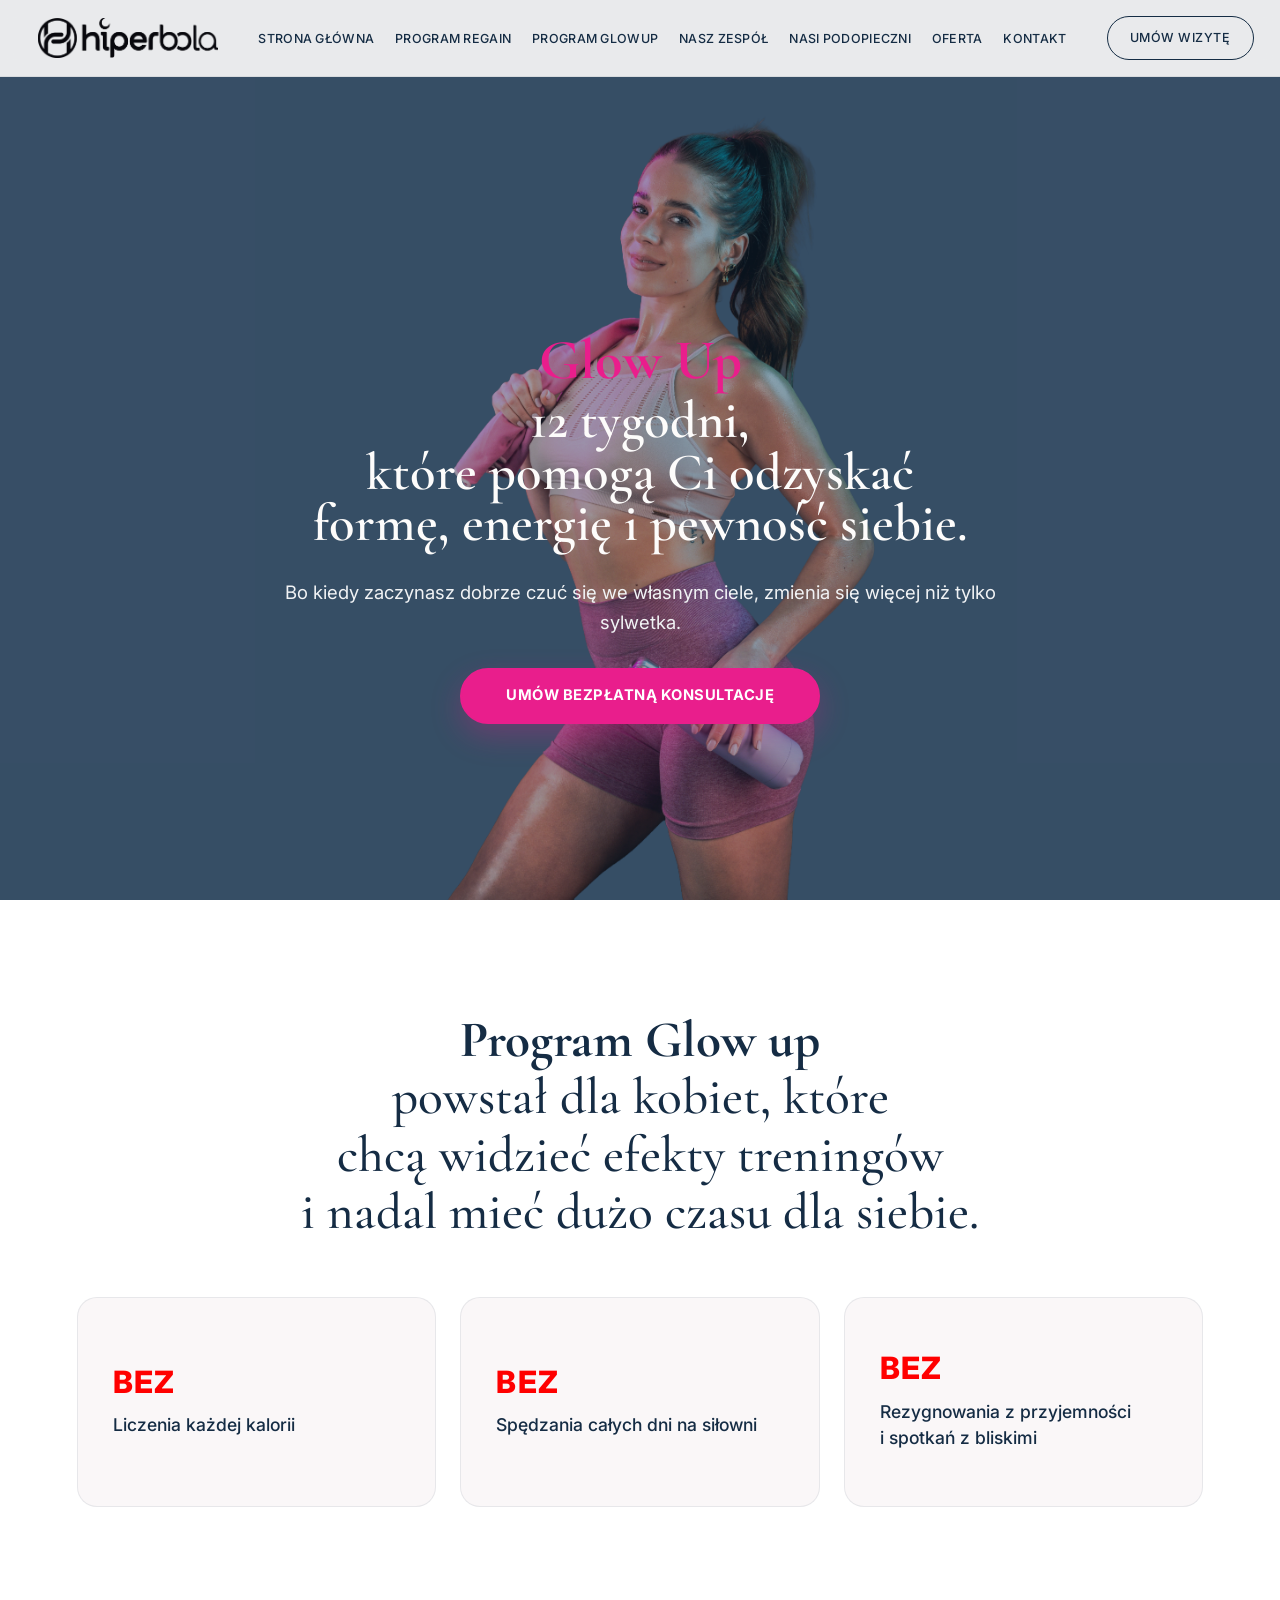
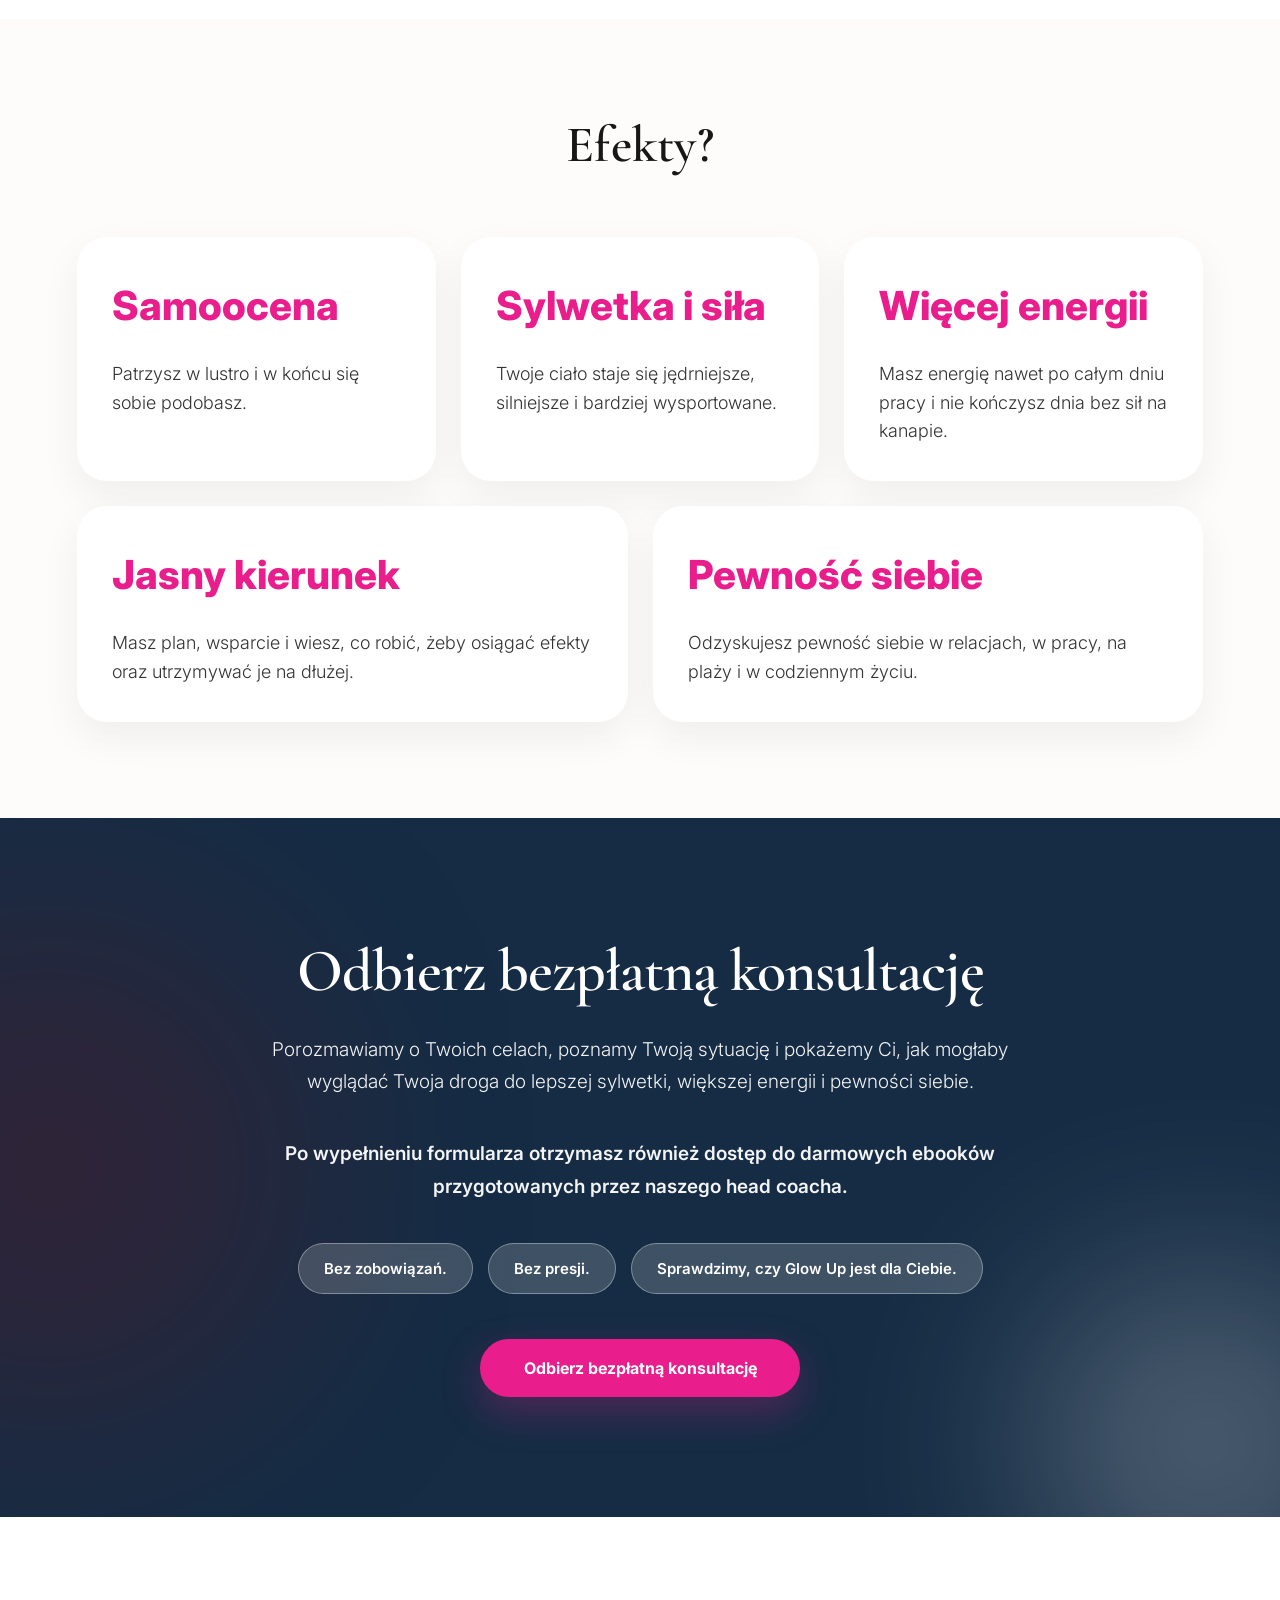
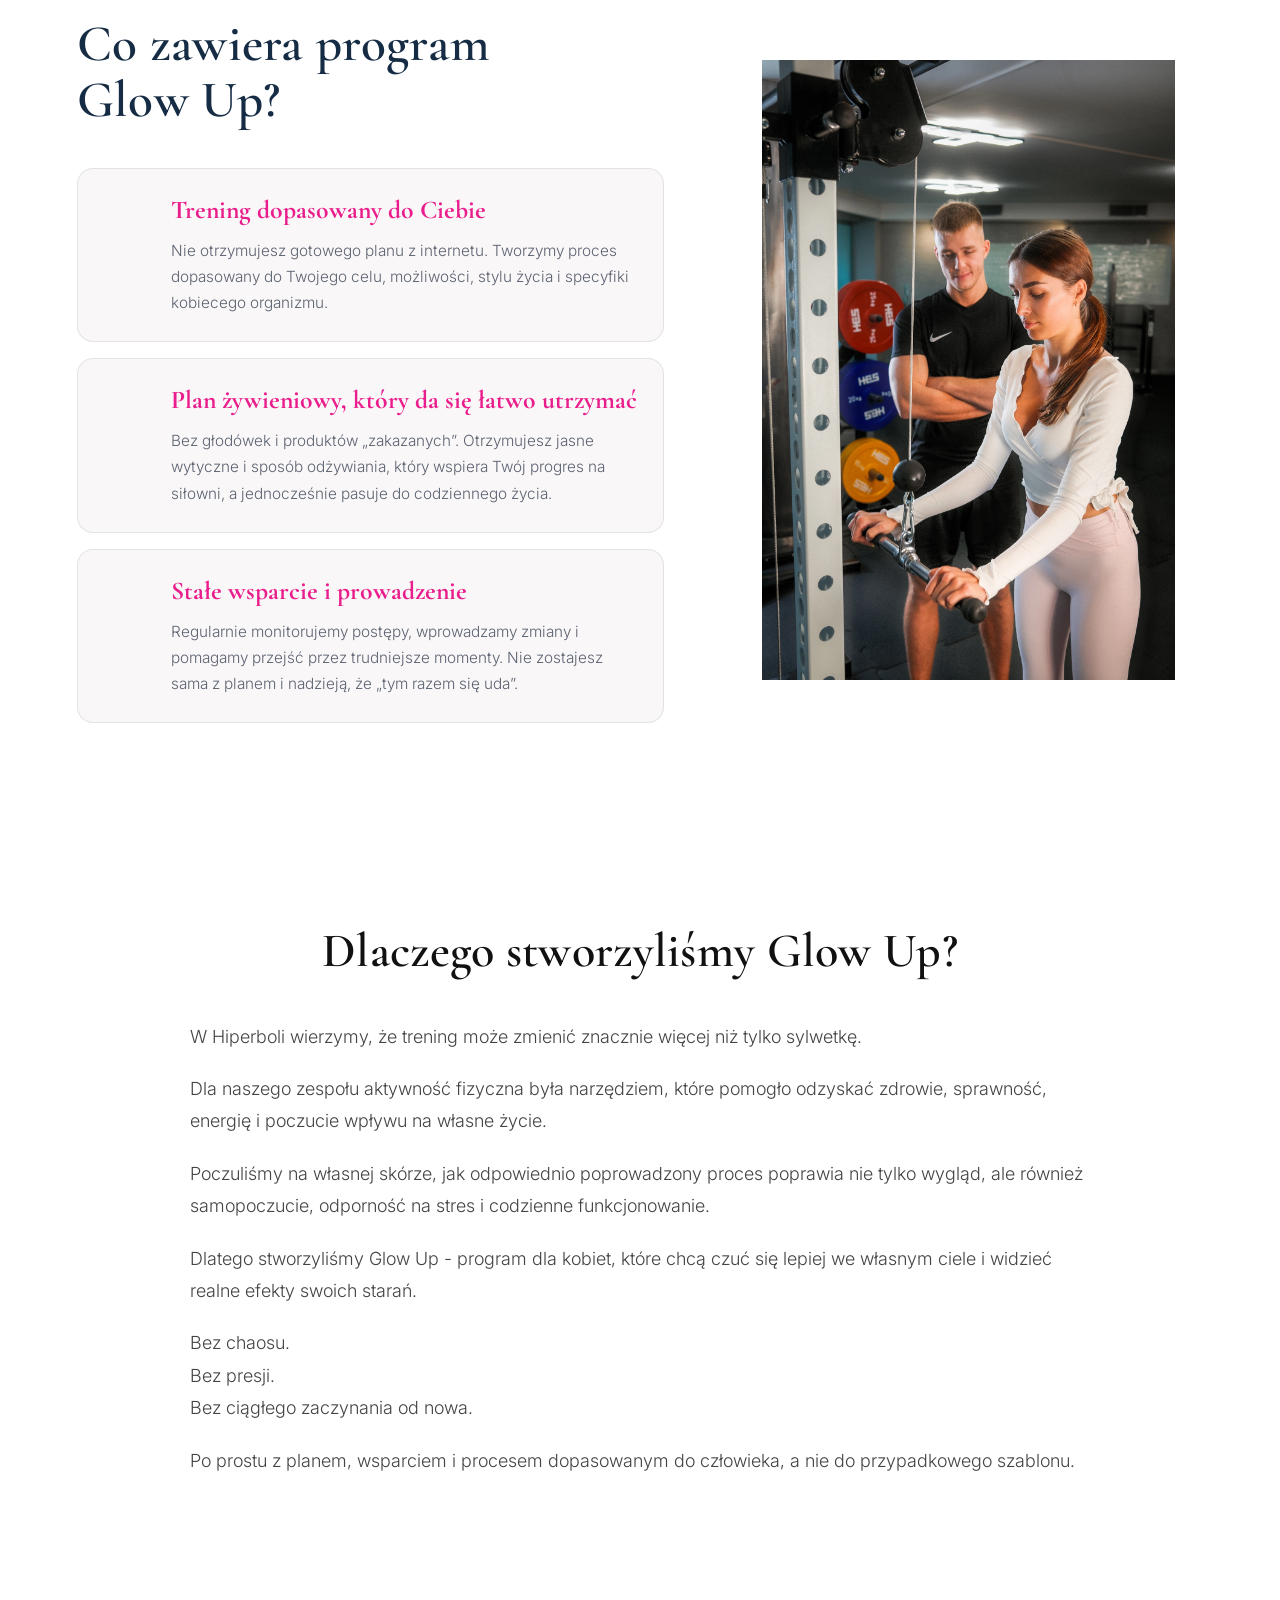
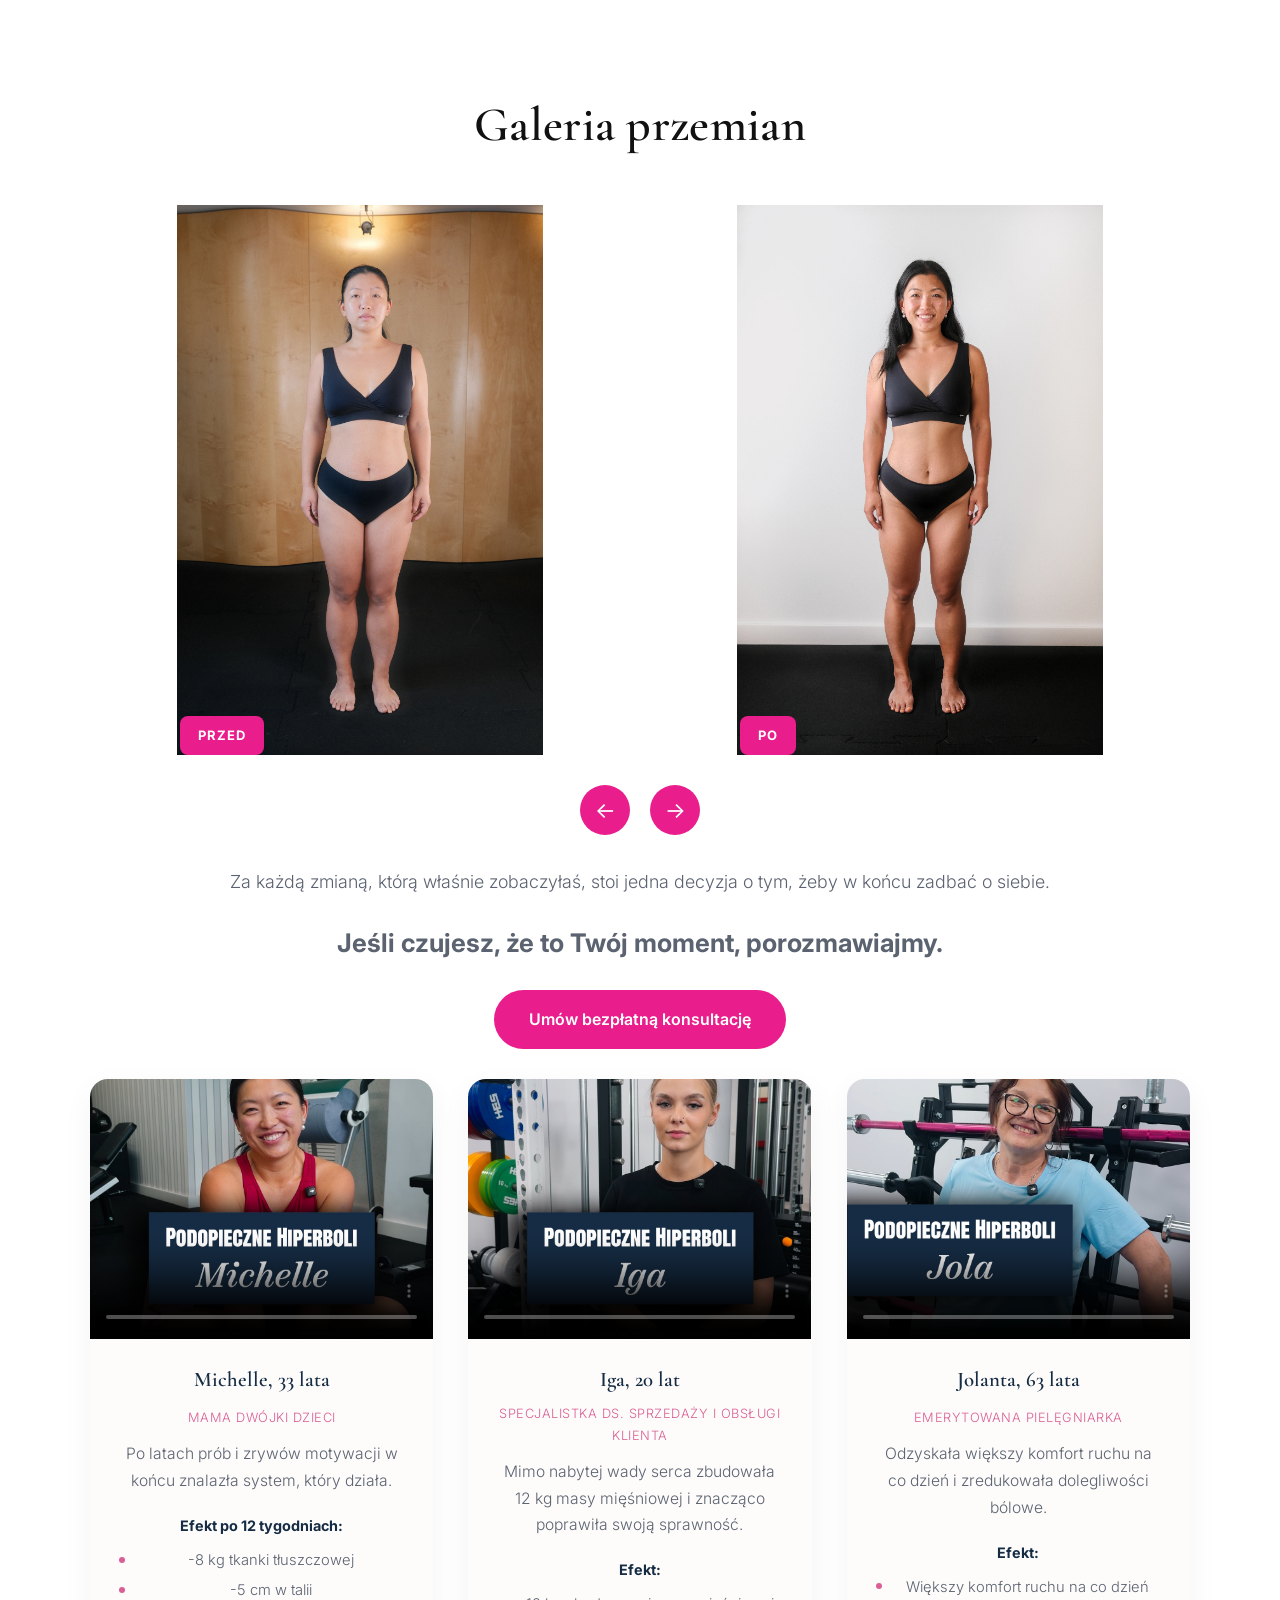
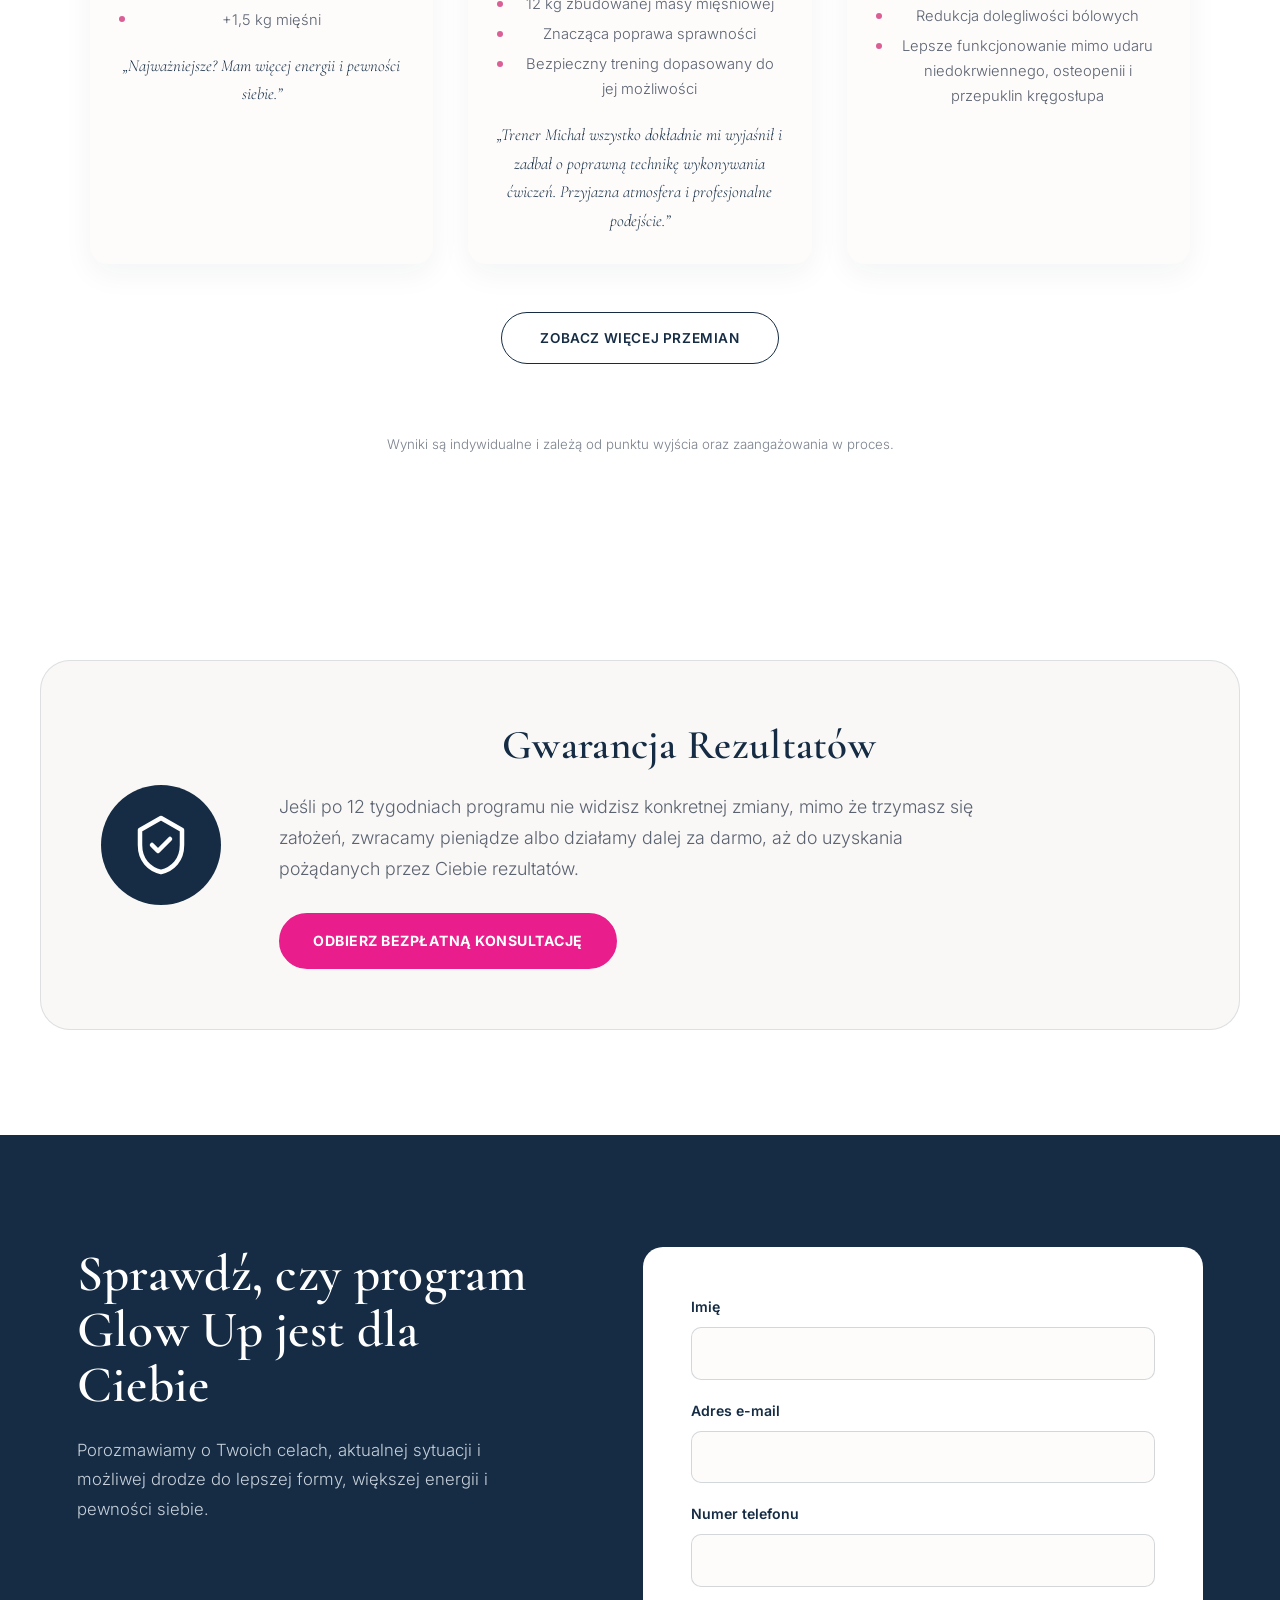
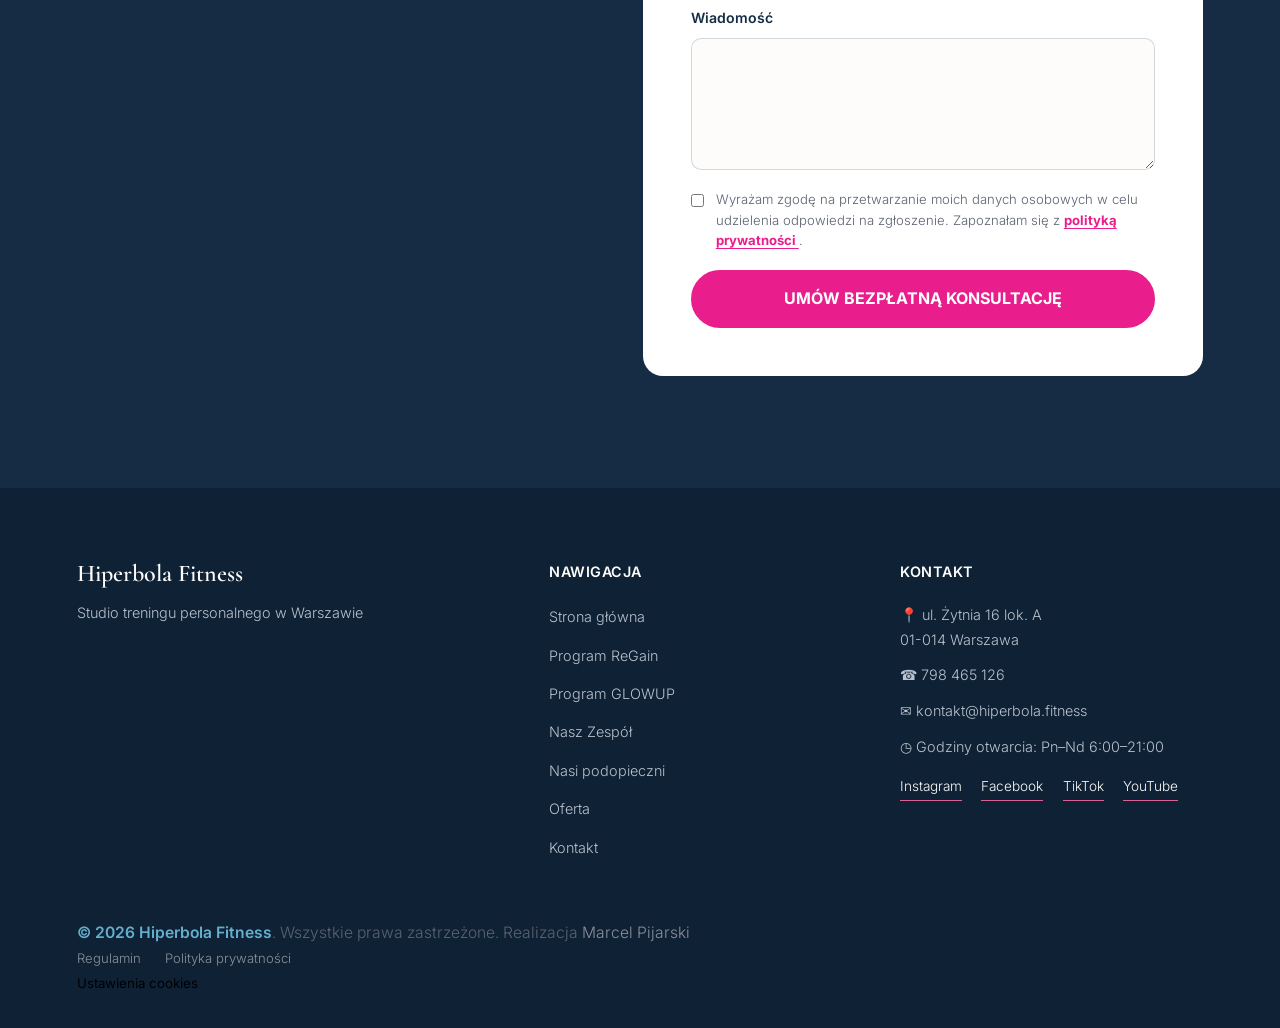
==== commit d7ab352d: "zmiany" ====
--- a/glowup.html
+++ b/glowup.html
@@ -71,14 +71,20 @@
 
       <h1>
         <span class="glow-hero-nazwa">
-          Glow Up:
+          Glow Up
         </span>
 
         <span class="glow-hero-tytul">
-          12 tygodni, które<br>
-          pomogą Ci odzyskać formę,<br>
-          energię i pewność siebie.
-        </span>
+  <span class="glow-hero-linia">12 tygodni,</span>
+
+  <span class="glow-hero-linia">
+    które pomogą Ci odzyskać
+  </span>
+
+  <span class="glow-hero-linia glow-hero-linia-dluga">
+    formę, energię i pewność siebie.
+  </span>
+</span>
       </h1>
 
       <p>
@@ -101,9 +107,9 @@
     <div class="glow-wstep-tekst">
 
         <h2>
-            <strong class="glow-wstep-program">Program Glow Up</strong>
-            powstał dla kobiet,<br>
-            które chcą widzieć efekty treningów<br>
+            <strong class="glow-wstep-program">Program Glow up<br></strong>
+            powstał dla kobiet, które<br>
+            chcą widzieć efekty treningów<br>
             i nadal mieć dużo czasu dla siebie.
         </h2>
 
@@ -310,7 +316,7 @@
 
         <div class="glow-zawartosc-zdjecie">
             <img
-                src="assets/foto/glowup_02.webp"
+                src="assets/foto/trening/06.webp"
                 alt="Program treningowy Glow Up"
             >
         </div>
--- a/style.css
+++ b/style.css
@@ -306,7 +306,7 @@
   align-items: center;
   justify-content: center;
   padding: 1rem 2.6rem;
-  background: #da5f95;
+  background: #63afcd;
   color: #fdfcfb;
   border-radius: 30px;
   font-size: 0.9rem;
@@ -321,9 +321,9 @@
 }
 
 .hero-content a:hover {
-  background: #c14f81;
+  background: #63afcd;
   transform: translateY(-3px);
-  box-shadow: 0 12px 28px rgba(218, 95, 149, 0.35);
+  box-shadow: 0 12px 28px rgba(95, 198, 218, 0.35);
 }
 
 
@@ -531,7 +531,7 @@
 .jak-to-dziala .hiperkonkret .historie-informacja {
   max-width: 950px;
   margin: 0 auto;
-  color: #da5f95;
+  color: #287a45;
   font-size: clamp(1.2rem, 2vw, 2rem);
   font-weight: 700;
   line-height: 1.45;
@@ -560,7 +560,7 @@
   height: 60px;
   margin: 0 auto 1.2rem;
   border-radius: 50%;
-  background: rgba(218,95,149,0.15);
+  background: rgba(99, 175, 205, 0.28);
   display: flex;
   align-items: center;
   justify-content: center;
@@ -572,7 +572,7 @@
 }
 
 .filar h3 {
-  color: #DA5F95;
+  color: #0cf9fb;
   font-size: 1rem;
   letter-spacing: 1px;
   font-family: 'Inter', sans-serif;
@@ -714,6 +714,15 @@
   display: inline-block;
   font-size: 0.8rem;
   color: #DA5F95;
+  text-transform: uppercase;
+  letter-spacing: 0.5px;
+  margin-bottom: 0.8rem;
+}
+
+.opis-przemiany .mezczyzna{
+  display: inline-block;
+  font-size: 0.8rem;
+  color: #63afcd;
   text-transform: uppercase;
   letter-spacing: 0.5px;
   margin-bottom: 0.8rem;
@@ -899,42 +908,141 @@
 
 
 .opinie-google {
-  padding: 80px 20px;
+  width: 100%;
+  padding: 7rem 0;
   overflow: hidden;
+  background: #fdfcfb;
+}
+
+.opinie-kontener {
+  width: 100%;
+  margin: 0 auto;
+}
+
+.opinie-naglowek {
+  width: min(720px, calc(100% - 40px));
+  margin: 0 auto 3.5rem;
+  text-align: center;
+}
+
+.opinie-naglowek span {
+  display: block;
+  margin-bottom: 0.8rem;
+  color: #63afcd;
+  font-size: 0.78rem;
+  font-weight: 700;
+  letter-spacing: 1.6px;
+  text-transform: uppercase;
+}
+
+.opinie-naglowek h2 {
+  margin: 0 0 1rem;
+  color: #152c44;
+  font-size: clamp(2.7rem, 4vw, 4.2rem);
+  line-height: 1.08;
+}
+
+.opinie-naglowek p {
+  max-width: 620px;
+  margin: 0 auto;
+  color: #5b6270;
+  font-size: 1.35rem;
+  line-height: 1.7;
 }
 
 .opinie-slider {
-  max-width: 500px;
-  margin: 40px auto;
-}
-
-.swiper-wrapper {
+  width: 100%;
+  padding: 20px 0 35px;
+  overflow: hidden;
+}
+
+.opinie-slider .swiper-wrapper {
+  align-items: center;
+  transition-timing-function: linear !important;
+}
+
+.opinie-slider .swiper-slide {
+  width: auto;
+  height: auto;
   display: flex;
-  gap: 1.5rem;
-}
-
-.swiper-slide img {
+  align-items: center;
+  justify-content: center;
+}
+
+.opinie-slider .swiper-slide img {
+  width: 100%;
+  height: auto;
+  display: block;
+  border: 1px solid rgba(21, 44, 68, 0.1);
+  border-radius: 18px;
+  background: #ffffff;
+  box-shadow: 0 15px 40px rgba(21, 44, 68, 0.09);
+}
+
+.opinie-przycisk-kontener {
+  display: flex;
+  justify-content: center;
+  margin-top: 2.5rem;
+  padding: 0 20px;
+}
+
+.opinie-przycisk {
+  min-height: 52px;
+  display: inline-flex;
+  align-items: center;
+  justify-content: center;
+  padding: 0.9rem 2rem;
+  border: 1px solid #152c44;
+  border-radius: 999px;
+  background: transparent;
+  color: #152c44;
+  font-size: 0.84rem;
+  font-weight: 600;
+  letter-spacing: 0.5px;
+  line-height: 1.2;
+  text-align: center;
+  text-transform: uppercase;
+  transition:
+    background-color 0.3s ease,
+    color 0.3s ease,
+    transform 0.3s ease,
+    box-shadow 0.3s ease;
+}
+
+.opinie-przycisk:hover {
+  background: #152c44;
+  color: #ffffff;
+  transform: translateY(-3px);
+  box-shadow: 0 12px 28px rgba(21, 44, 68, 0.18);
+}
+
+@media (max-width: 700px) {
+  .opinie-google {
+    padding: 5rem 0;
+  }
+
+  .opinie-naglowek {
+    margin-bottom: 2rem;
+  }
+
+  .opinie-naglowek h2 {
+    font-size: clamp(2.3rem, 11vw, 3.2rem);
+  }
+
+  .opinie-naglowek p {
+    font-size: 0.95rem;
+  }
+
+  .opinie-slider {
+    padding: 10px 0 25px;
+  }
+
+  .opinie-przycisk {
     width: 100%;
-    display: block;
-    border-radius: 20px;
-}
-
-.opinie-slider > a {
-  display: inline-block;
-  margin-top: 2.5rem;
-  padding: 0.9rem 2.2rem;
-  border: 1px solid #152C44;
-  border-radius: 30px;
-  font-size: 0.85rem;
-  letter-spacing: 0.5px;
-  text-transform: uppercase;
-  color: #152C44;
-  transition: all 0.35s ease;
-}
-
-.opinie-slider > a:hover {
-  background: #152C44;
-  color: #FDFCFB;
+    max-width: 340px;
+    padding: 0.9rem 1.2rem;
+    font-size: 0.76rem;
+  }
 }
 
 .gwarancja-wartosc {
@@ -984,7 +1092,7 @@
 }
 
 .karta-oferty:hover {
-  border-color: #DA5F95;
+  border-color: #63afcd;
   transform: translateY(-4px);
 }
 
@@ -1020,11 +1128,11 @@
 
 .karta-oferty > a {
   font-size: 0.85rem;
-  color: #DA5F95;
+  color: #63afcd;
   font-weight: 500;
   text-transform: uppercase;
   letter-spacing: 0.5px;
-  border-bottom: 1px solid #DA5F95;
+  border-bottom: 1px solid #63afcd;
   padding-bottom: 2px;
 }
 
@@ -1360,7 +1468,7 @@
 .btn-kontakt {
   display: inline-block;
   padding: 1rem 2.6rem;
-  background: #DA5F95;
+  background: #63afcd;
   color: #FDFCFB;
   border-radius: 30px;
   font-size: 0.9rem;
@@ -1372,7 +1480,7 @@
 }
 
 .btn-kontakt:hover {
-  background: #c14f81;
+  background: #63afcd;
   transform: translateY(-2px);
 }
 
@@ -1460,7 +1568,7 @@
 }
 
 .footer-bottom .footer-marka {
-  color: #da5f95;
+  color: #63afcd;
   font-weight: 600;
 }
 
@@ -3123,13 +3231,13 @@
   display: block;
   margin-bottom: 0.5rem;
   color: #63afcd;
-  font-size: clamp(3rem, 5.5vw, 5.6rem);
+  font-size: clamp(3.5rem, 4.2vw, 4.8rem);
   font-weight: 700;
 }
 
 .regain-hero-opis {
   display: block;
-  font-size: clamp(2.5rem, 6vw, 5.4rem);
+  font-size: clamp(2.5rem, 3.5vw, 3.8rem);
   line-height: 0.98;
 }
 
@@ -3576,7 +3684,29 @@
   white-space: nowrap;
 }
 
-
+.galeria-metamorfoz-regain .karty-przemian {
+  grid-template-columns: repeat(2, minmax(0, 1fr));
+  max-width: 1100px;
+  margin-right: auto;
+  margin-left: auto;
+  align-items: stretch;
+}
+
+.galeria-metamorfoz-regain .karta-przemiany {
+  height: 100%;
+}
+
+.galeria-metamorfoz-regain .przemiany-naglowek h2,
+.galeria-metamorfoz-regain .opis-przemiany h3 {
+  color: #000000;
+}
+
+@media (max-width: 800px) {
+  .galeria-metamorfoz-regain .karty-przemian {
+    grid-template-columns: 1fr;
+    max-width: 620px;
+  }
+}
 
 .regain-gwarancja {
   padding: 105px 0;
@@ -4185,6 +4315,8 @@
 }
 
 .historia blockquote {
+  width: 100%;
+  max-width: none;
   margin: 0;
   padding: 0;
   border: none;
@@ -4193,7 +4325,9 @@
   font-size: clamp(1.2rem, 1.8vw, 1.45rem);
   font-style: italic;
   line-height: 1.55;
-  white-space: pre-line;
+  white-space: normal;
+  overflow-wrap: normal;
+  word-break: normal;
 }
 
 .historie-informacja {
@@ -4203,6 +4337,11 @@
   font-size: 0.83rem;
   line-height: 1.6;
   text-align: center;
+}
+
+.historia-mezczyzna .historia-etykieta,
+.historia-mezczyzna .historia-rola {
+  color: #63afcd;
 }
 
 
@@ -6796,4 +6935,22 @@
   border-color: #ffffff;
   background: #ffffff;
   color: #152c44;
+}
+
+.glow-hero-linia {
+  display: block;
+}
+
+@media (min-width: 901px) {
+  .glow-hero-content {
+    max-width: 1150px;
+  }
+
+  .glow-hero-tytul {
+    font-size: clamp(2.5rem, 4.1vw, 4rem);
+  }
+
+  .glow-hero-linia {
+    white-space: nowrap;
+  }
 }
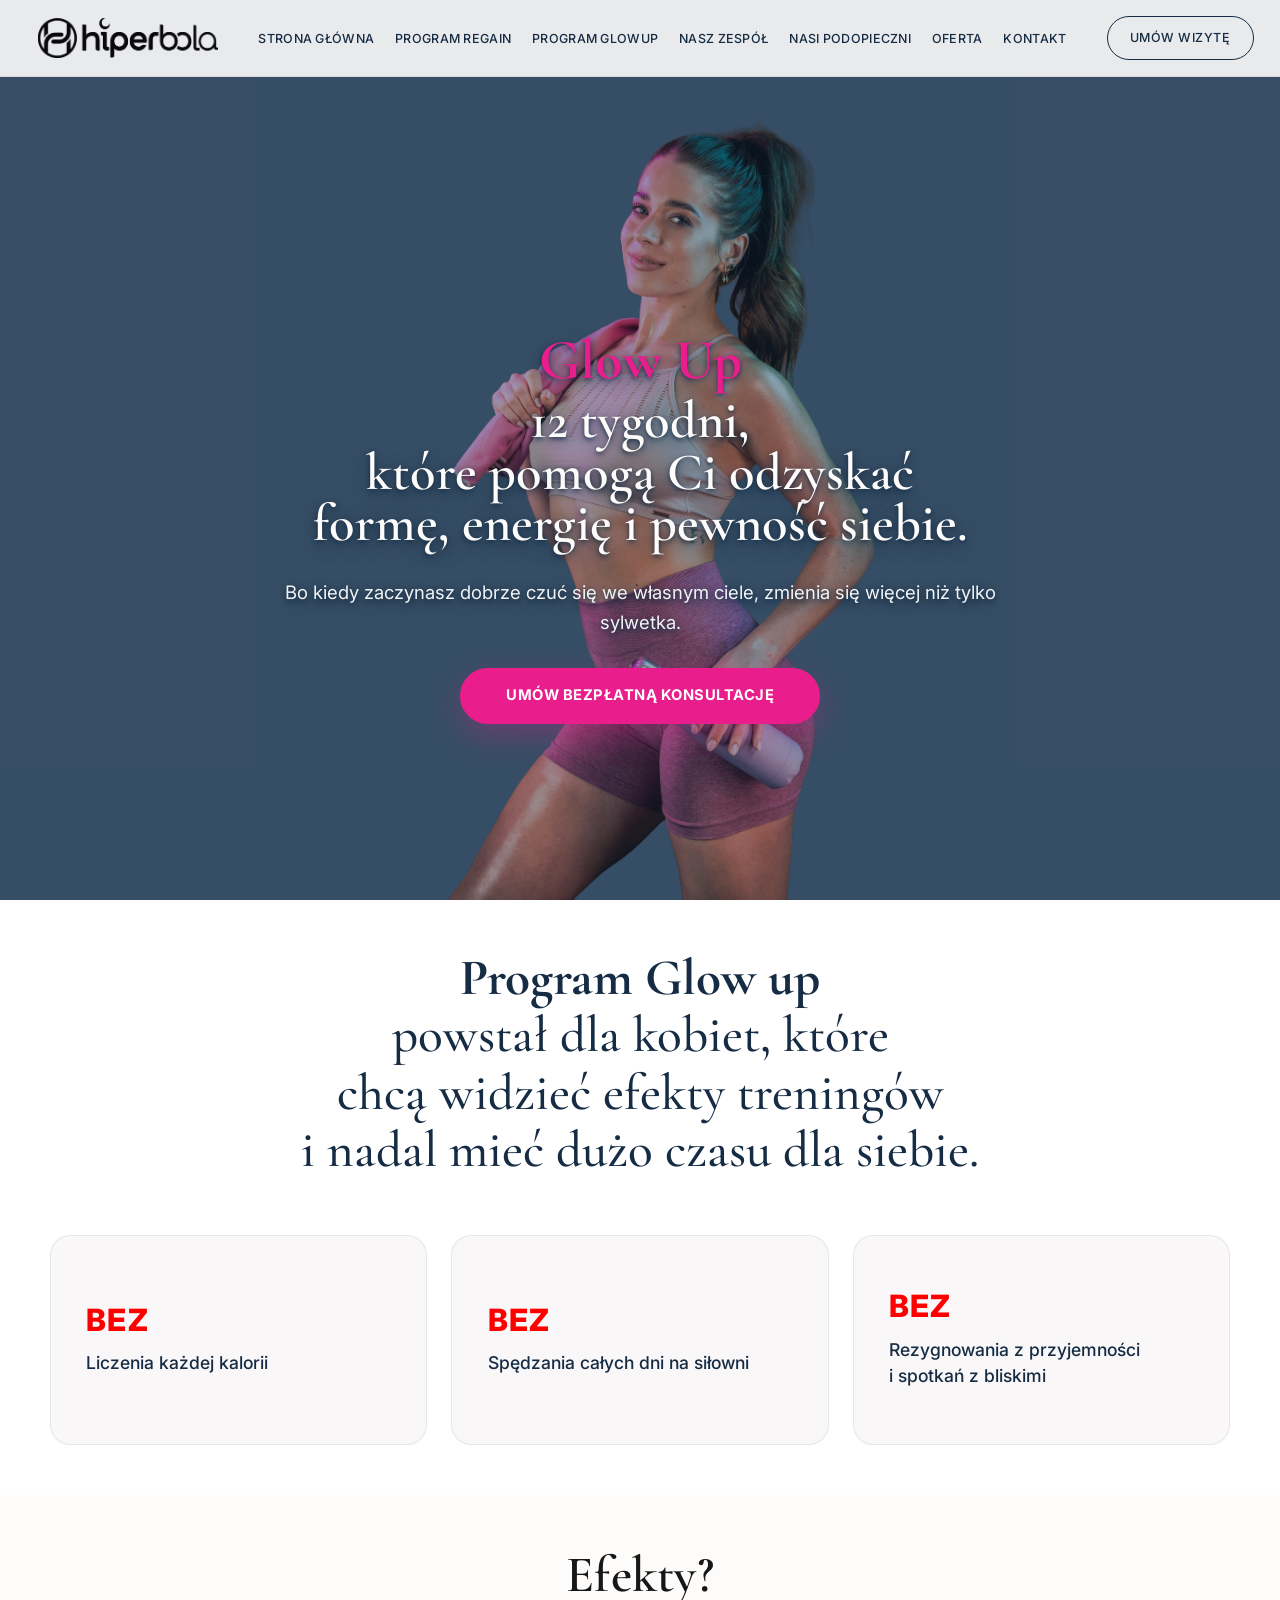
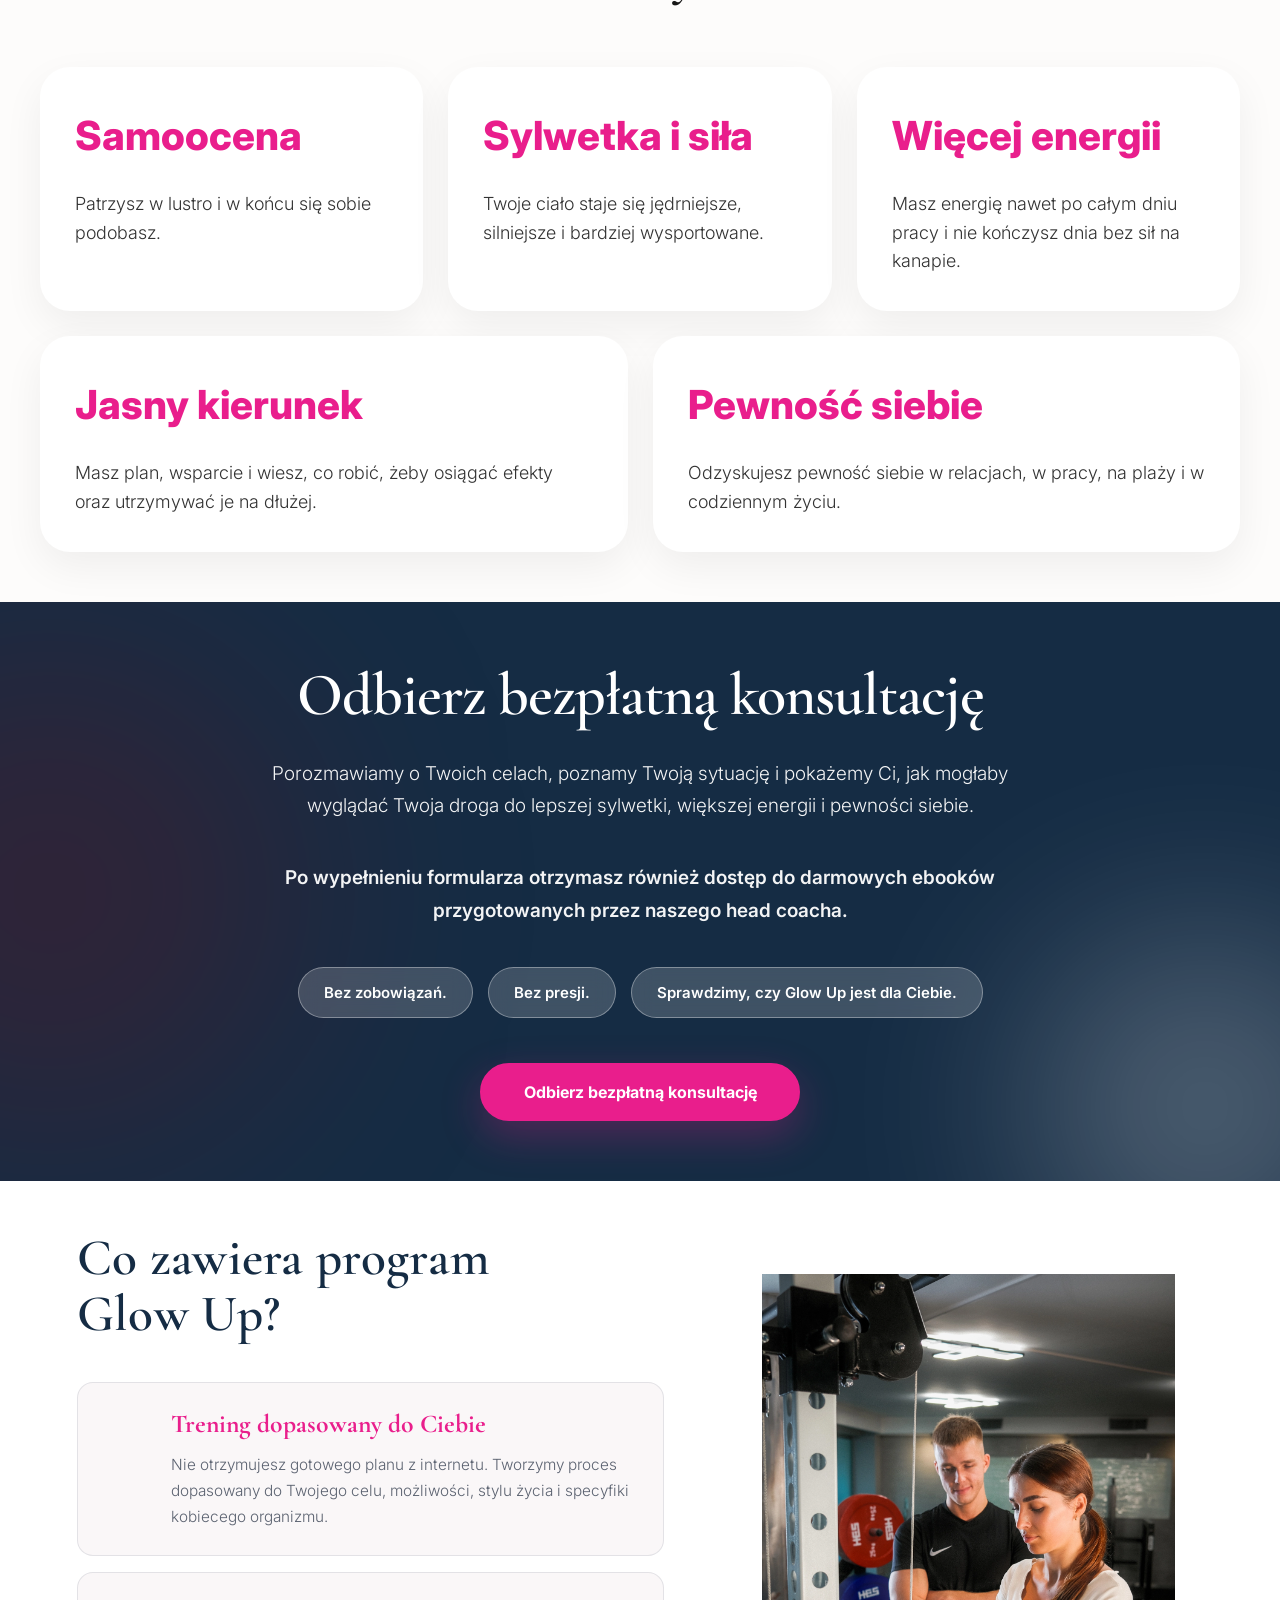
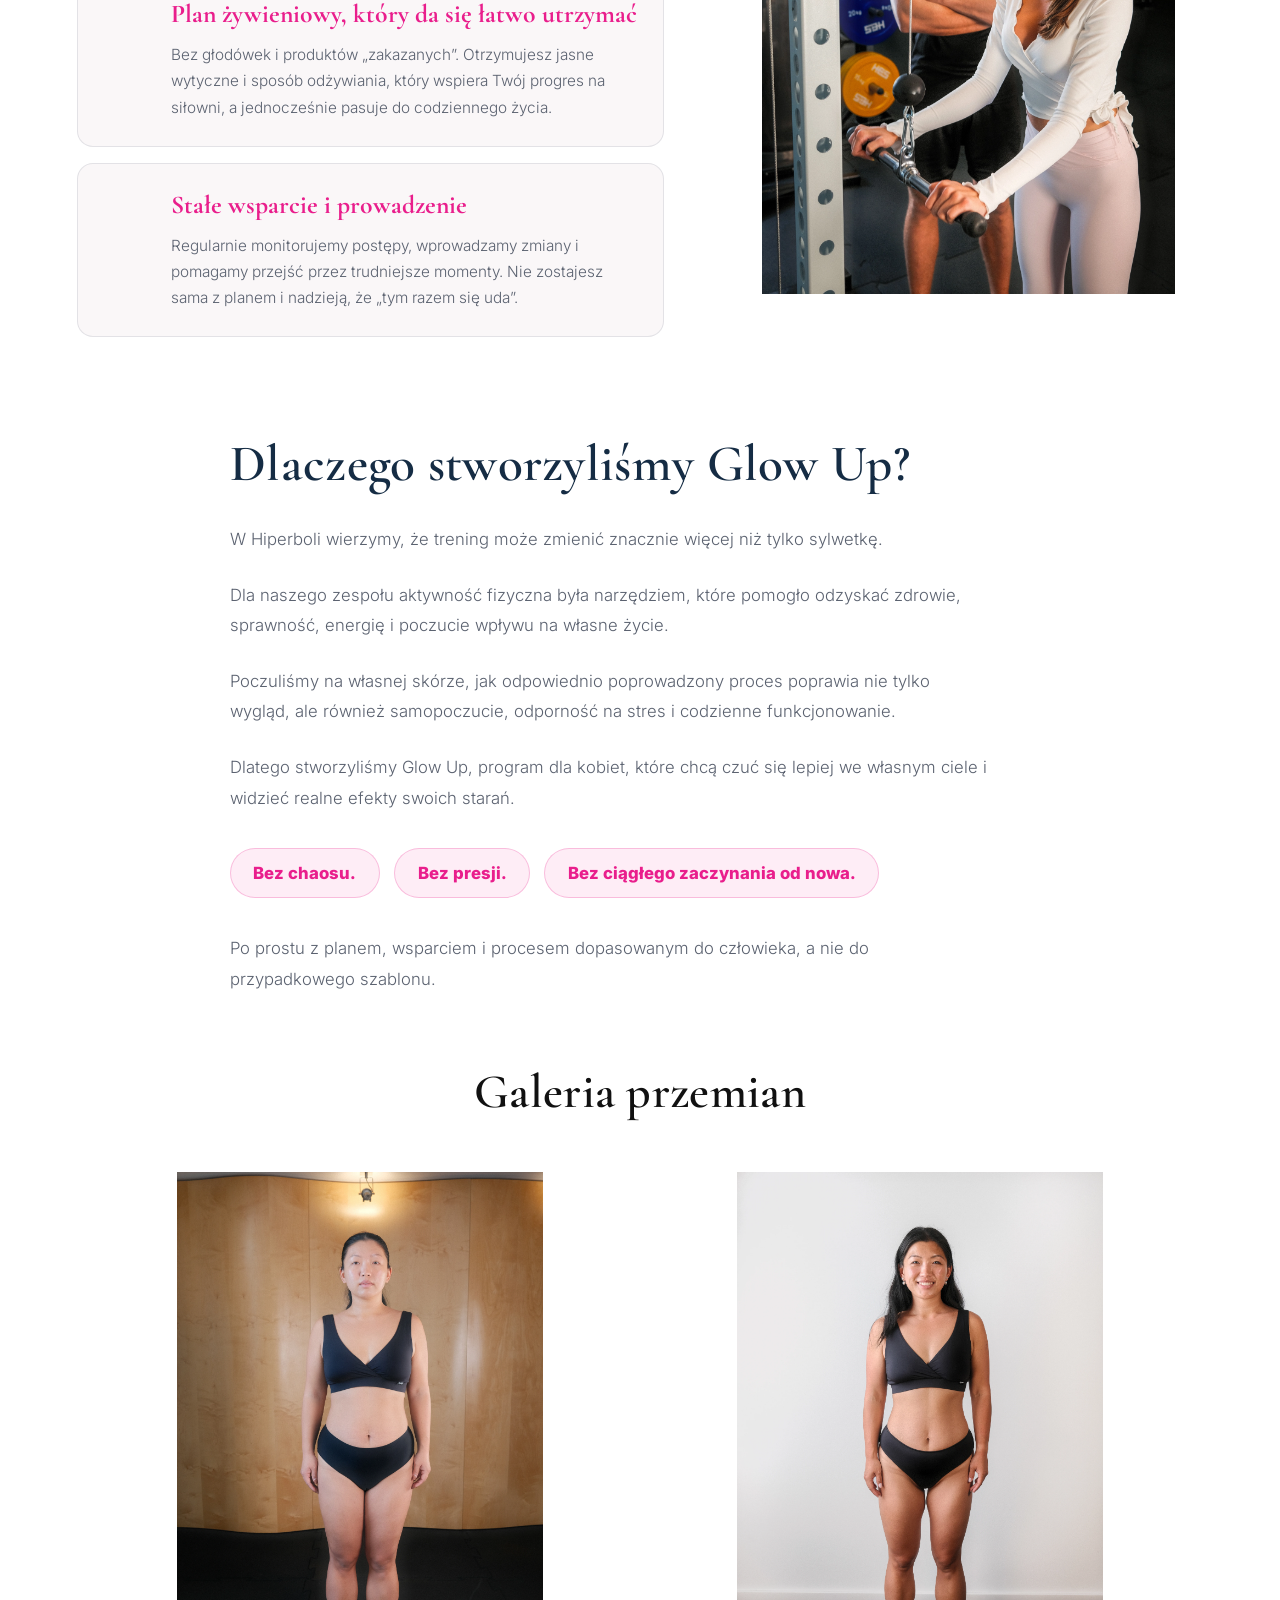
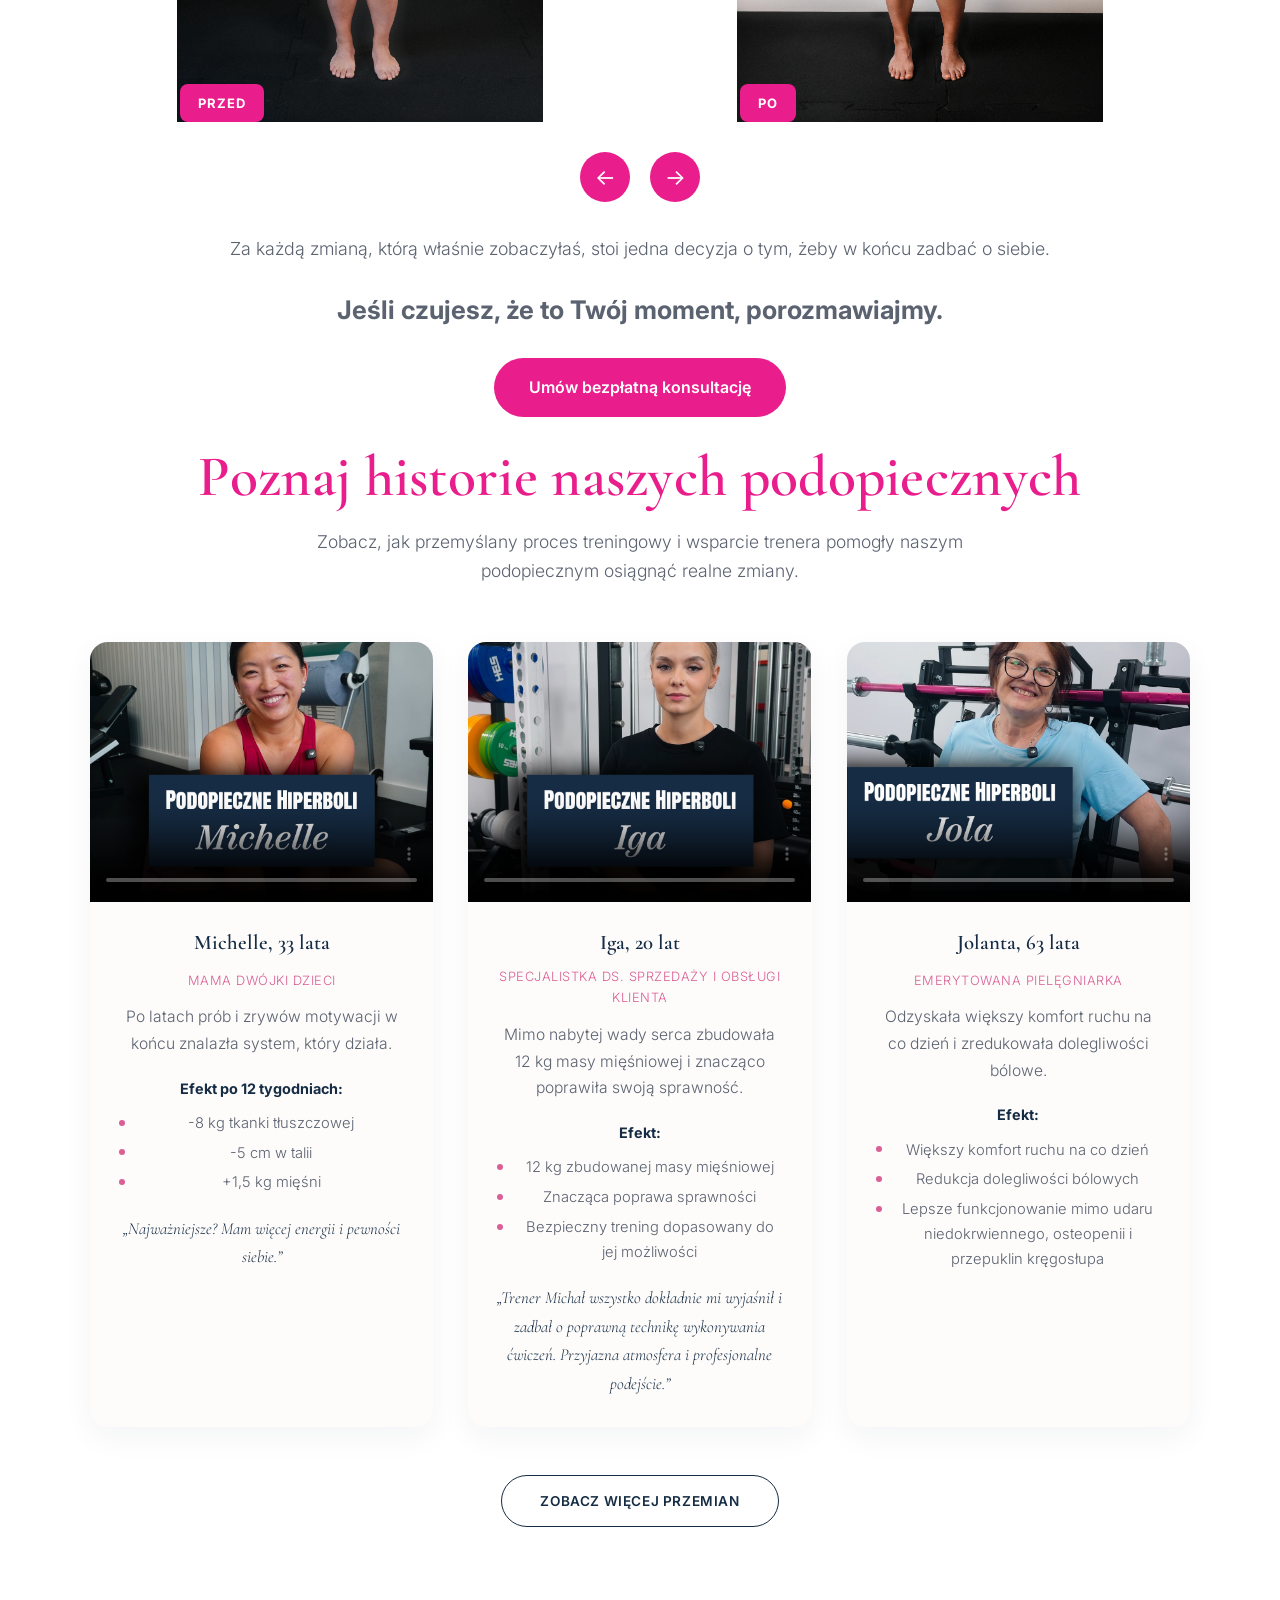
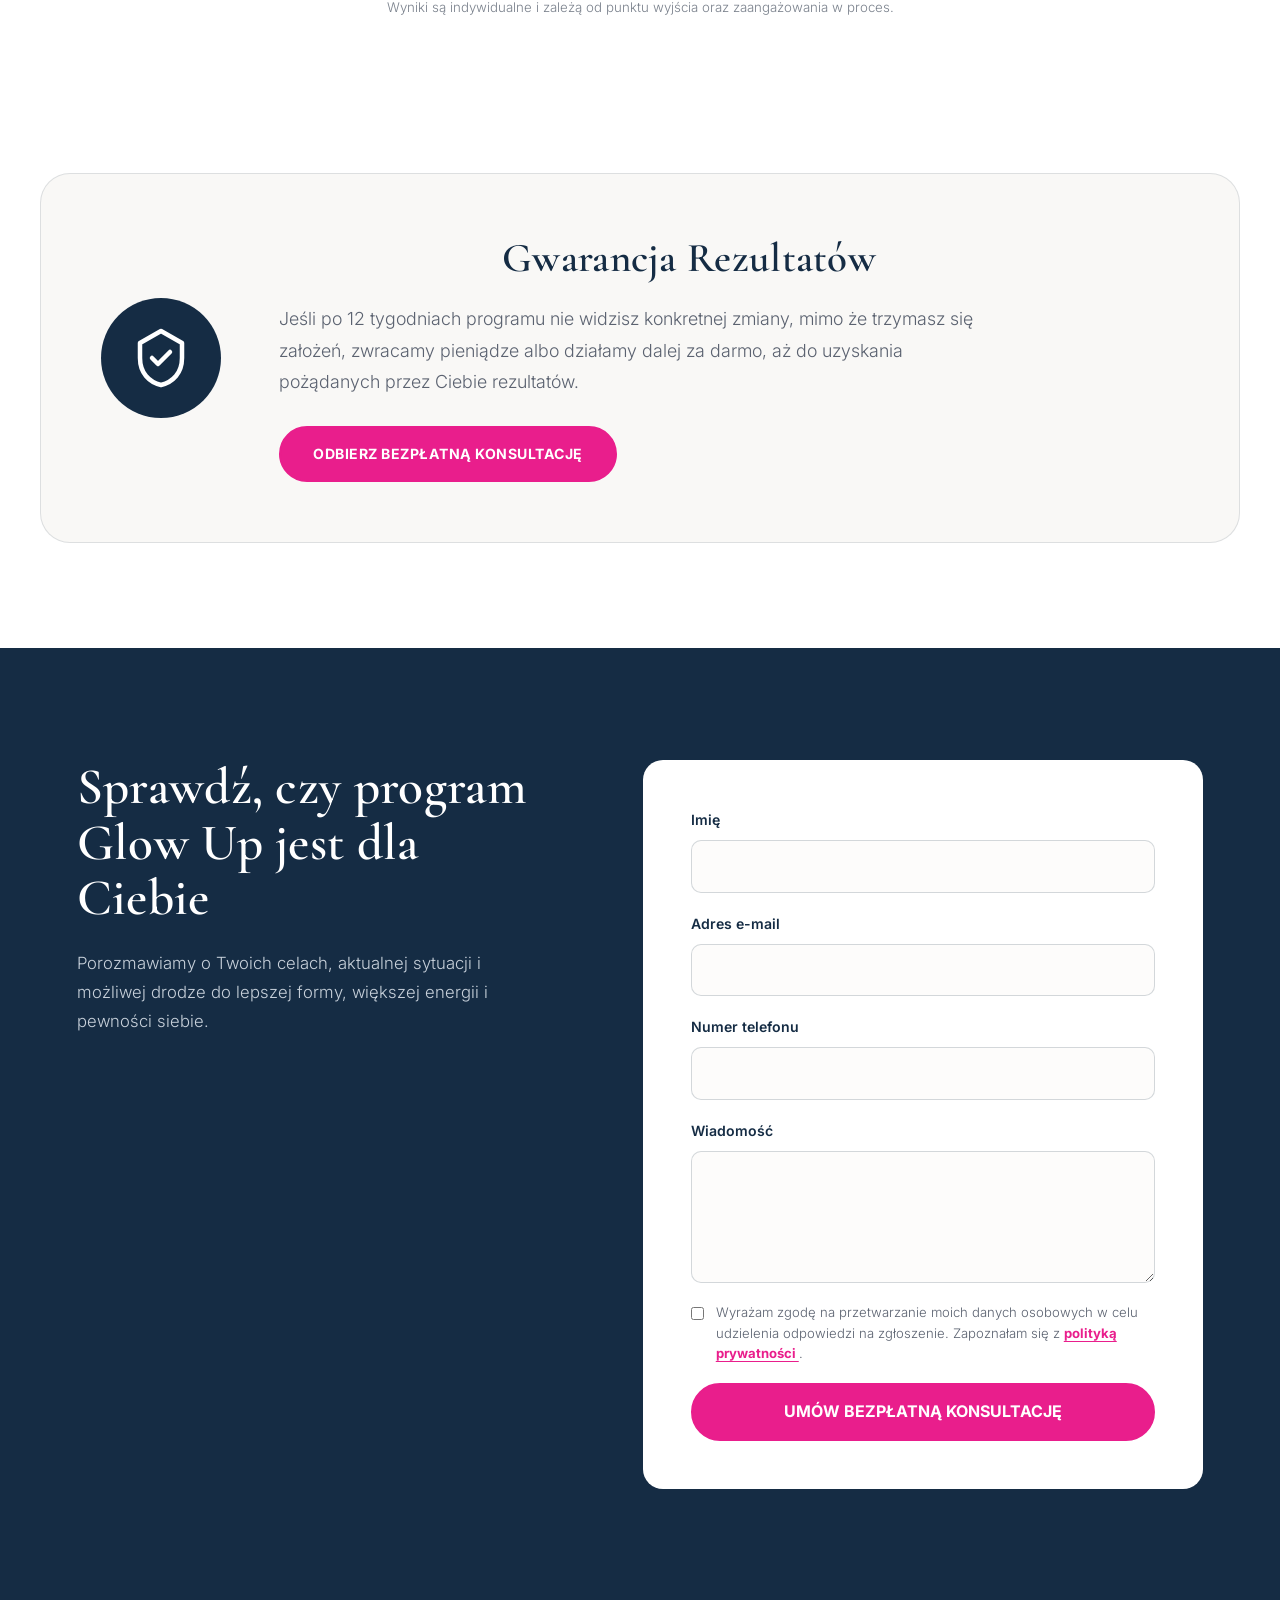
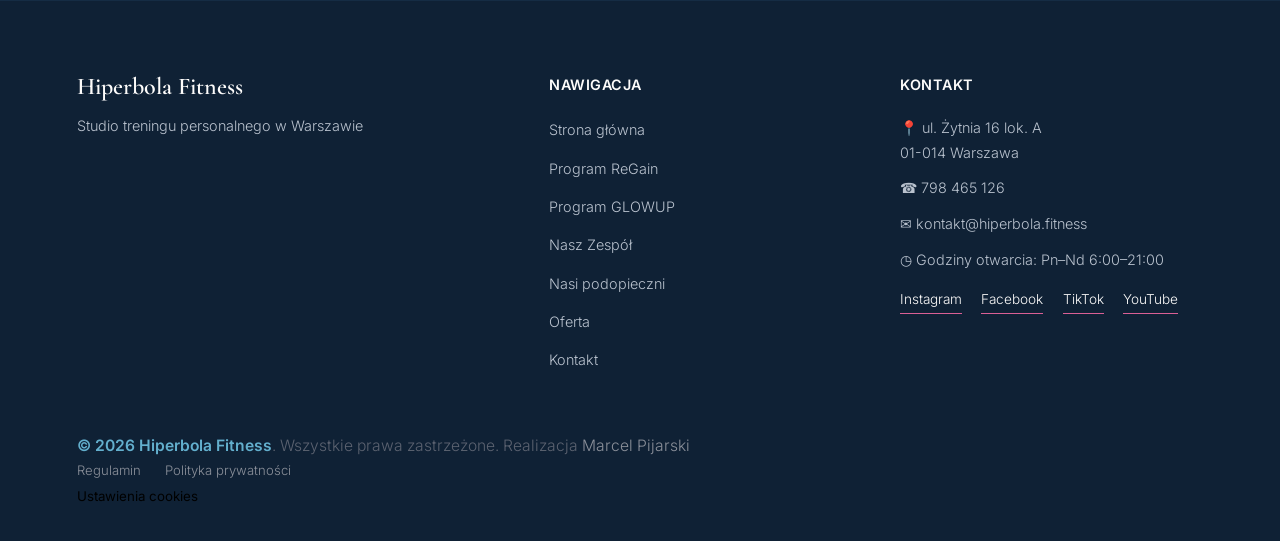
==== commit 9391ee06: "poprawki" ====
--- a/glowup.html
+++ b/glowup.html
@@ -327,41 +327,55 @@
 
 <section class="dlaczego-glow-up">
 
-    <div class="dlaczego-glow-up-kontener">
-
-        <h2>Dlaczego stworzyliśmy Glow Up?</h2>
-
-        <p>
-            W Hiperboli wierzymy, że trening może zmienić znacznie więcej niż tylko sylwetkę.
-        </p>
-
-        <p>
-            Dla naszego zespołu aktywność fizyczna była narzędziem, które pomogło odzyskać zdrowie, sprawność, energię i poczucie wpływu na własne życie.
-        </p>
-
-        <p>
-            Poczuliśmy na własnej skórze, jak odpowiednio poprowadzony proces poprawia nie tylko wygląd, ale również samopoczucie, odporność na stres i codzienne funkcjonowanie.
-        </p>
-
-        <p>
-            Dlatego stworzyliśmy Glow Up - program dla kobiet, które chcą czuć się lepiej we własnym ciele i widzieć realne efekty swoich starań.
-        </p>
-
-        <p>
-            Bez chaosu.<br>
-            Bez presji.<br>
-            Bez ciągłego zaczynania od nowa.
-        </p>
-
-        <p>
-            Po prostu z planem, wsparciem i procesem dopasowanym do człowieka, a nie do przypadkowego szablonu.
-        </p>
-
-    </div>
+  <div class="dlaczego-glow-up-kontener">
+
+    <div class="dlaczego-glow-up-tresc">
+
+      <h2>Dlaczego stworzyliśmy Glow Up?</h2>
+
+      <p>
+        W Hiperboli wierzymy, że trening może zmienić znacznie
+        więcej niż tylko sylwetkę.
+      </p>
+
+      <p>
+        Dla naszego zespołu aktywność fizyczna była narzędziem,
+        które pomogło odzyskać zdrowie, sprawność, energię
+        i poczucie wpływu na własne życie.
+      </p>
+
+      <p>
+        Poczuliśmy na własnej skórze, jak odpowiednio poprowadzony
+        proces poprawia nie tylko wygląd, ale również samopoczucie,
+        odporność na stres i codzienne funkcjonowanie.
+      </p>
+
+      <p>
+        Dlatego stworzyliśmy Glow Up, program dla kobiet, które chcą
+        czuć się lepiej we własnym ciele i widzieć realne efekty
+        swoich starań.
+      </p>
+
+      <div class="dlaczego-glow-up-hasla">
+
+        <span>Bez chaosu.</span>
+        <span>Bez presji.</span>
+        <span>Bez ciągłego zaczynania od nowa.</span>
+
+      </div>
+
+      <p>
+        Po prostu z planem, wsparciem i procesem dopasowanym
+        do człowieka, a nie do przypadkowego szablonu.
+      </p>
+
+    </div>
+
+  </div>
 
 </section>
 
-<section class="galeria-metamorfoz">
+<section class="galeria-metamorfoz galeria-metamorfoz-glowup">
 
     <div class="galeria-metamorfoz-kontener">
 
@@ -483,8 +497,20 @@
 
 
     </div>
+    <div class="przemiany-naglowek testimonials-naglowek glow-testimonials-naglowek">
+
+  <h2>Poznaj historie naszych podopiecznych</h2>
+
+  <p>
+    Zobacz, jak przemyślany proces treningowy i wsparcie trenera
+    pomogły naszym podopiecznym osiągnąć realne zmiany.
+  </p>
+
+</div>
 
    <div class="karty-przemian">
+
+    
 
         <div class="karta-przemiany">
 
--- a/style.css
+++ b/style.css
@@ -682,6 +682,10 @@
 
 .przemiany-naglowek p {
   margin-top: 1rem;
+}
+
+.galeria-metamorfoz-glowup .glow-naglowek-podopieczne h2 {
+  color: #e91e8c;
 }
 
 .karty-przemian {
@@ -879,8 +883,14 @@
 }
 
 .przycisk-konsultacja {
-  border: 1px solid #da5f95;
-  background: #da5f95;
+  border: 1px solid #63afcd;
+  background: #63afcd;
+  color: #ffffff;
+}
+
+.przycisk-booksy{
+  border: 1px solid #63afcd;
+  background: #63afcd;
   color: #ffffff;
 }
 
@@ -1452,7 +1462,7 @@
 }
 
 .kontakt-tresc h3 {
-  color: #da5f95;
+  color: #0cf9fb;
 }
 
 .kontakt-tresc > p {
@@ -1747,10 +1757,27 @@
   outline-offset: 4px;
 }
 
+.glow-hero-nazwa {
+  text-shadow:
+    0 2px 5px rgba(21, 44, 68, 0.9),
+    0 5px 16px rgba(21, 44, 68, 0.65);
+}
+
+.glow-hero-tytul {
+  text-shadow:
+    0 2px 5px rgba(21, 44, 68, 0.95),
+    0 5px 18px rgba(21, 44, 68, 0.75);
+}
+
+.glow-hero-content p {
+  text-shadow:
+    0 2px 5px rgba(21, 44, 68, 0.9),
+    0 4px 12px rgba(21, 44, 68, 0.6);
+}
 
 .glow-wstep {
   width: 100%;
-  padding: 7rem 6vw;
+  padding: 50px 20px;
   background: #ffffff;
 }
 
@@ -1816,6 +1843,9 @@
   line-height: 1.5;
 }
 
+.glow-efekty {
+  padding: 50px 20px;
+}
 
 .glow-efekty-naglowek {
 
@@ -1921,7 +1951,7 @@
 
 .glow-konsultacja {
 
-    padding: 120px 20px;
+    padding: 60px 20px;
 
     position: relative;
 
@@ -2114,7 +2144,7 @@
 
 
 .glow-zawartosc {
-  padding: 100px 6vw;
+  padding: 50px 6vw;
   background: #ffffff;
 }
 
@@ -2216,32 +2246,63 @@
 
 
 .dlaczego-glow-up {
-    padding: 100px 20px;
-    background: #ffffff;
+  width: 100%;
+  padding: 50px 20px 20px;
+  background: #ffffff;
 }
 
 .dlaczego-glow-up-kontener {
-    max-width: 900px;
-    margin: 0 auto;
-}
-
-.dlaczego-glow-up h2 {
-    font-size: 48px;
-    line-height: 1.2;
-    margin-bottom: 40px;
-    color: #111;
-}
-
-.dlaczego-glow-up p {
-    font-size: 18px;
-    line-height: 1.8;
-    color: #444;
-    margin-bottom: 20px;
-}
-
+  width: 100%;
+  max-width: 980px;
+  margin: 0 auto;
+}
+
+.dlaczego-glow-up-tresc {
+  width: 100%;
+  max-width: 820px;
+  margin: 0 auto;
+}
+
+.dlaczego-glow-up-tresc h2 {
+  margin: 0 0 2rem;
+  color: #152c44;
+  font-size: clamp(2.5rem, 4vw, 4rem);
+  line-height: 1.08;
+  text-align: left;
+}
+
+.dlaczego-glow-up-tresc > p {
+  max-width: 760px;
+  margin: 0 0 1.6rem;
+  color: #5b6270;
+  font-size: clamp(1.05rem, 1.25vw, 1.2rem);
+  line-height: 1.8;
+}
+
+.dlaczego-glow-up-hasla {
+  display: flex;
+  flex-wrap: wrap;
+  gap: 0.9rem;
+  margin: 2.2rem 0;
+}
+
+.dlaczego-glow-up-hasla span {
+  display: inline-flex;
+  align-items: center;
+  justify-content: center;
+  padding: 0.85rem 1.4rem;
+  border: 1px solid rgba(233, 30, 140, 0.24);
+  border-radius: 999px;
+  background: rgba(233, 30, 140, 0.08);
+  color: #e91e8c;
+  font-size: clamp(1.05rem, 1.3vw, 1.25rem);
+  font-weight: 800;
+  line-height: 1.25;
+  white-space: nowrap;
+}
 
 .galeria-metamorfoz {
-    padding: 100px 20px;
+    padding: 25px 20px 50px;
     background: #ffffff;
 }
 
@@ -3707,6 +3768,91 @@
     max-width: 620px;
   }
 }
+
+.galeria-metamorfoz-regain .karta-przemiany video {
+  width: 100%;
+  height: auto;
+  aspect-ratio: 1 / 1;
+  display: block;
+  object-fit: cover;
+  object-position: center top;
+  background: #152c44;
+}
+
+.regain-testimonials-naglowek {
+  width: min(820px, 100%);
+  margin: 0 auto 3.5rem;
+  text-align: center;
+}
+
+.regain-testimonials-naglowek h2 {
+  margin: 0 0 1rem;
+  color: #63afcd;
+  font-size: clamp(2.7rem, 4vw, 4.2rem);
+  line-height: 1.08;
+}
+
+.regain-testimonials-naglowek p {
+  max-width: 680px;
+  margin: 0 auto;
+  color: #5b6270;
+  font-size: 1.1rem;
+  line-height: 1.7;
+}
+
+.testimonials-naglowek {
+  width: min(820px, 100%);
+  margin: 0 auto 3.5rem;
+  text-align: center;
+}
+
+.testimonials-naglowek h2 {
+  margin: 0 0 1rem;
+  font-size: clamp(2.7rem, 4vw, 4.2rem);
+  line-height: 1.08;
+  text-align: center;
+}
+
+.testimonials-naglowek p {
+  max-width: 680px;
+  margin: 0 auto;
+  color: #5b6270;
+  font-size: 1.1rem;
+  line-height: 1.7;
+  text-align: center;
+}
+
+.galeria-metamorfoz-regain
+.regain-testimonials-naglowek h2 {
+  color: #63afcd;
+}
+
+.galeria-metamorfoz-glowup
+.glow-testimonials-naglowek h2 {
+  color: #e91e8c;
+}
+
+@media (max-width: 700px) {
+  .regain-testimonials-naglowek {
+    margin-bottom: 2rem;
+  }
+
+  .regain-testimonials-naglowek h2 {
+    font-size: clamp(2.3rem, 11vw, 3.1rem);
+  }
+
+  .regain-testimonials-naglowek p {
+    font-size: 0.96rem;
+    line-height: 1.6;
+  }
+
+  .galeria-metamorfoz-regain .karta-przemiany video {
+    aspect-ratio: 4 / 3;
+    object-position: center top;
+  }
+}
+
+
 
 .regain-gwarancja {
   padding: 105px 0;
@@ -4316,7 +4462,6 @@
 
 .historia blockquote {
   width: 100%;
-  max-width: none;
   margin: 0;
   padding: 0;
   border: none;
@@ -4326,8 +4471,8 @@
   font-style: italic;
   line-height: 1.55;
   white-space: normal;
+  word-break: normal;
   overflow-wrap: normal;
-  word-break: normal;
 }
 
 .historie-informacja {
@@ -6571,9 +6716,14 @@
   }
 
   .historia blockquote {
-    padding: 18px 0 18px 18px;
-    font-size: 1.2rem;
-  }
+  width: 100%;
+  padding: 0;
+  font-size: 1.2rem;
+  line-height: 1.6;
+  white-space: normal;
+  word-break: normal;
+  overflow-wrap: normal;
+}
 
   .historia-efekt {
     padding: 20px;
@@ -6953,4 +7103,61 @@
   .glow-hero-linia {
     white-space: nowrap;
   }
+}
+
+.galeria-metamorfoz-regain .testimonials-naglowek,
+.galeria-metamorfoz-glowup .testimonials-naglowek {
+  width: min(900px, 100%);
+  max-width: 900px;
+  margin: 0 auto 3.5rem;
+  text-align: center;
+}
+
+.galeria-metamorfoz-regain .testimonials-naglowek h2,
+.galeria-metamorfoz-glowup .testimonials-naglowek h2 {
+  width: 100%;
+  max-width: 900px;
+  margin: 0 auto 1.2rem;
+  font-family: "Cormorant Garamond", serif;
+  font-size: clamp(3.2rem, 4.5vw, 4.8rem);
+  font-weight: 600;
+  line-height: 1.05;
+  text-align: center;
+}
+
+.galeria-metamorfoz-regain .testimonials-naglowek p,
+.galeria-metamorfoz-glowup .testimonials-naglowek p {
+  max-width: 760px;
+  margin: 0 auto;
+  color: #5b6270;
+  font-size: 1.1rem;
+  line-height: 1.7;
+  text-align: center;
+}
+
+.galeria-metamorfoz-regain .testimonials-naglowek h2 {
+  color: #63afcd;
+}
+
+.galeria-metamorfoz-glowup .testimonials-naglowek h2 {
+  color: #e91e8c;
+}
+
+@media (max-width: 700px) {
+  .galeria-metamorfoz-regain .testimonials-naglowek,
+  .galeria-metamorfoz-glowup .testimonials-naglowek {
+    margin-bottom: 2rem;
+  }
+
+  .galeria-metamorfoz-regain .testimonials-naglowek h2,
+  .galeria-metamorfoz-glowup .testimonials-naglowek h2 {
+    font-size: clamp(2.4rem, 11vw, 3.2rem);
+    line-height: 1.05;
+  }
+
+  .galeria-metamorfoz-regain .testimonials-naglowek p,
+  .galeria-metamorfoz-glowup .testimonials-naglowek p {
+    font-size: 0.96rem;
+    line-height: 1.6;
+  }
 }
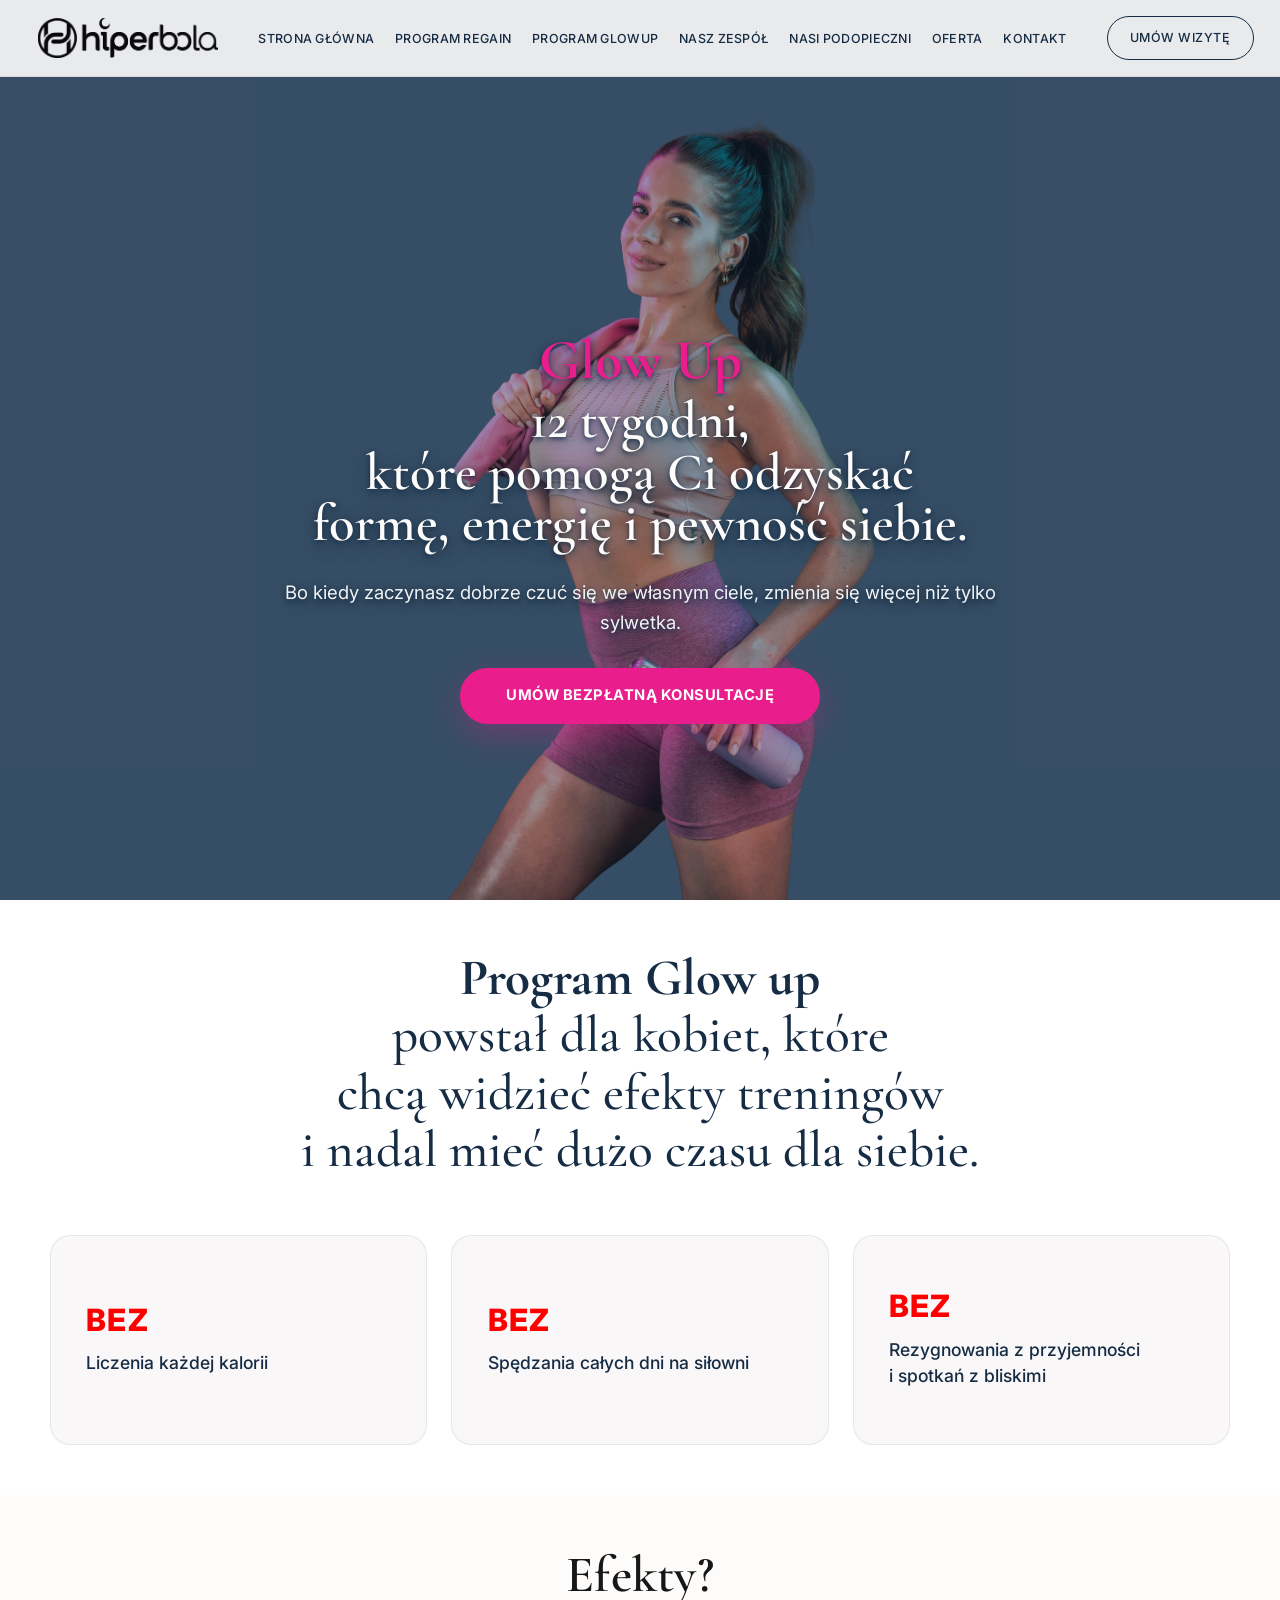
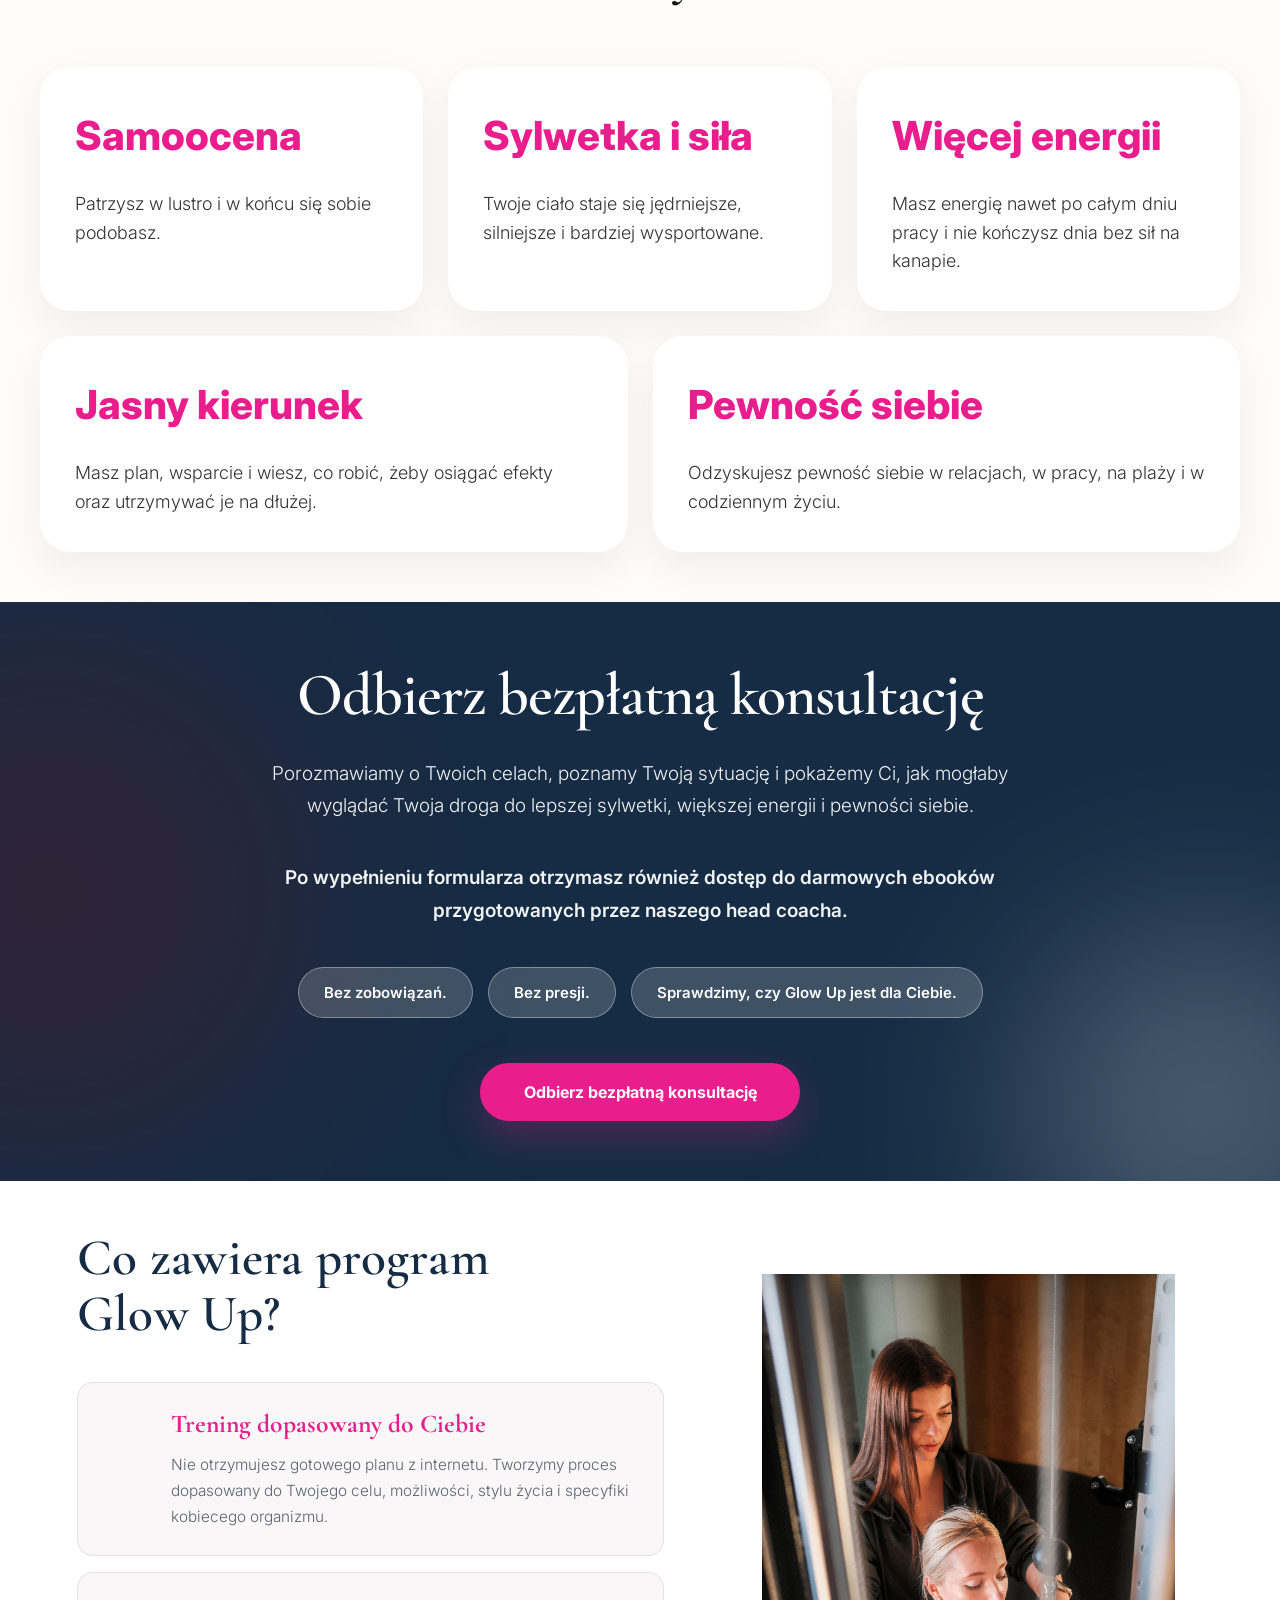
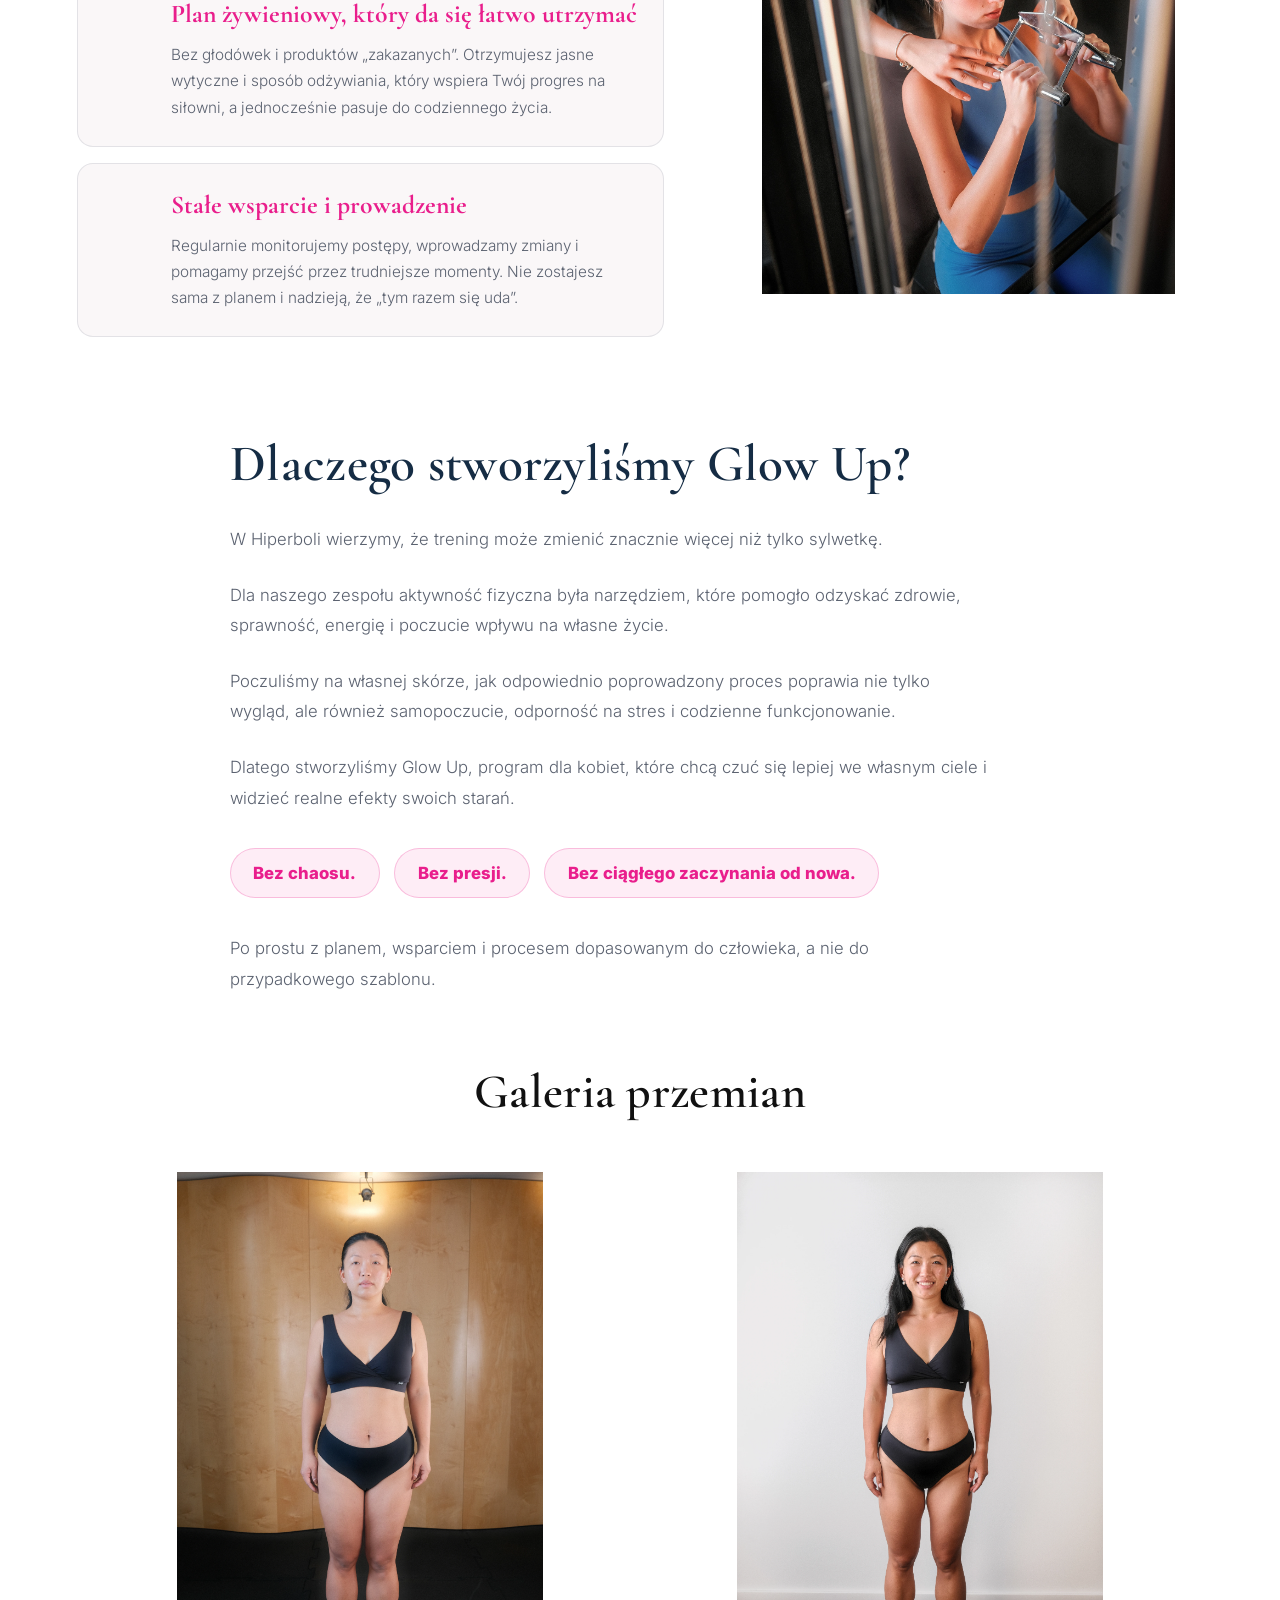
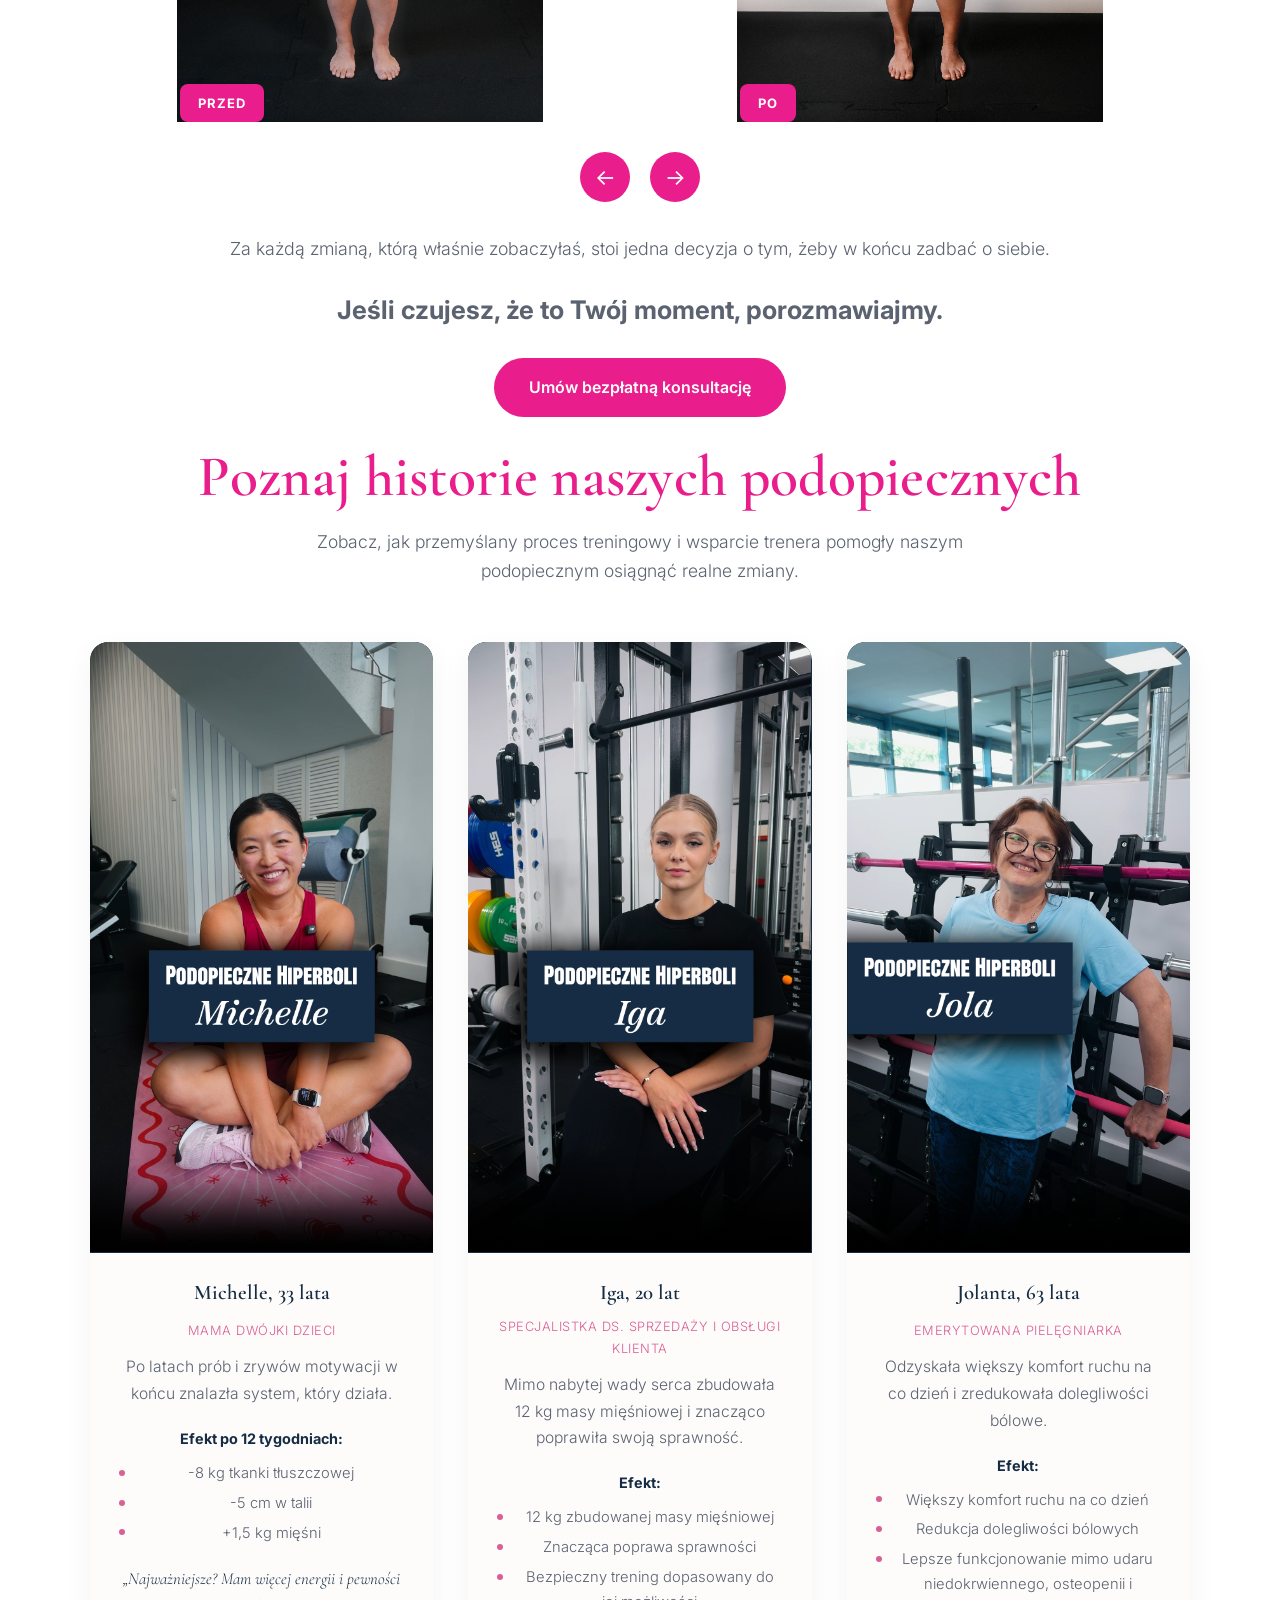
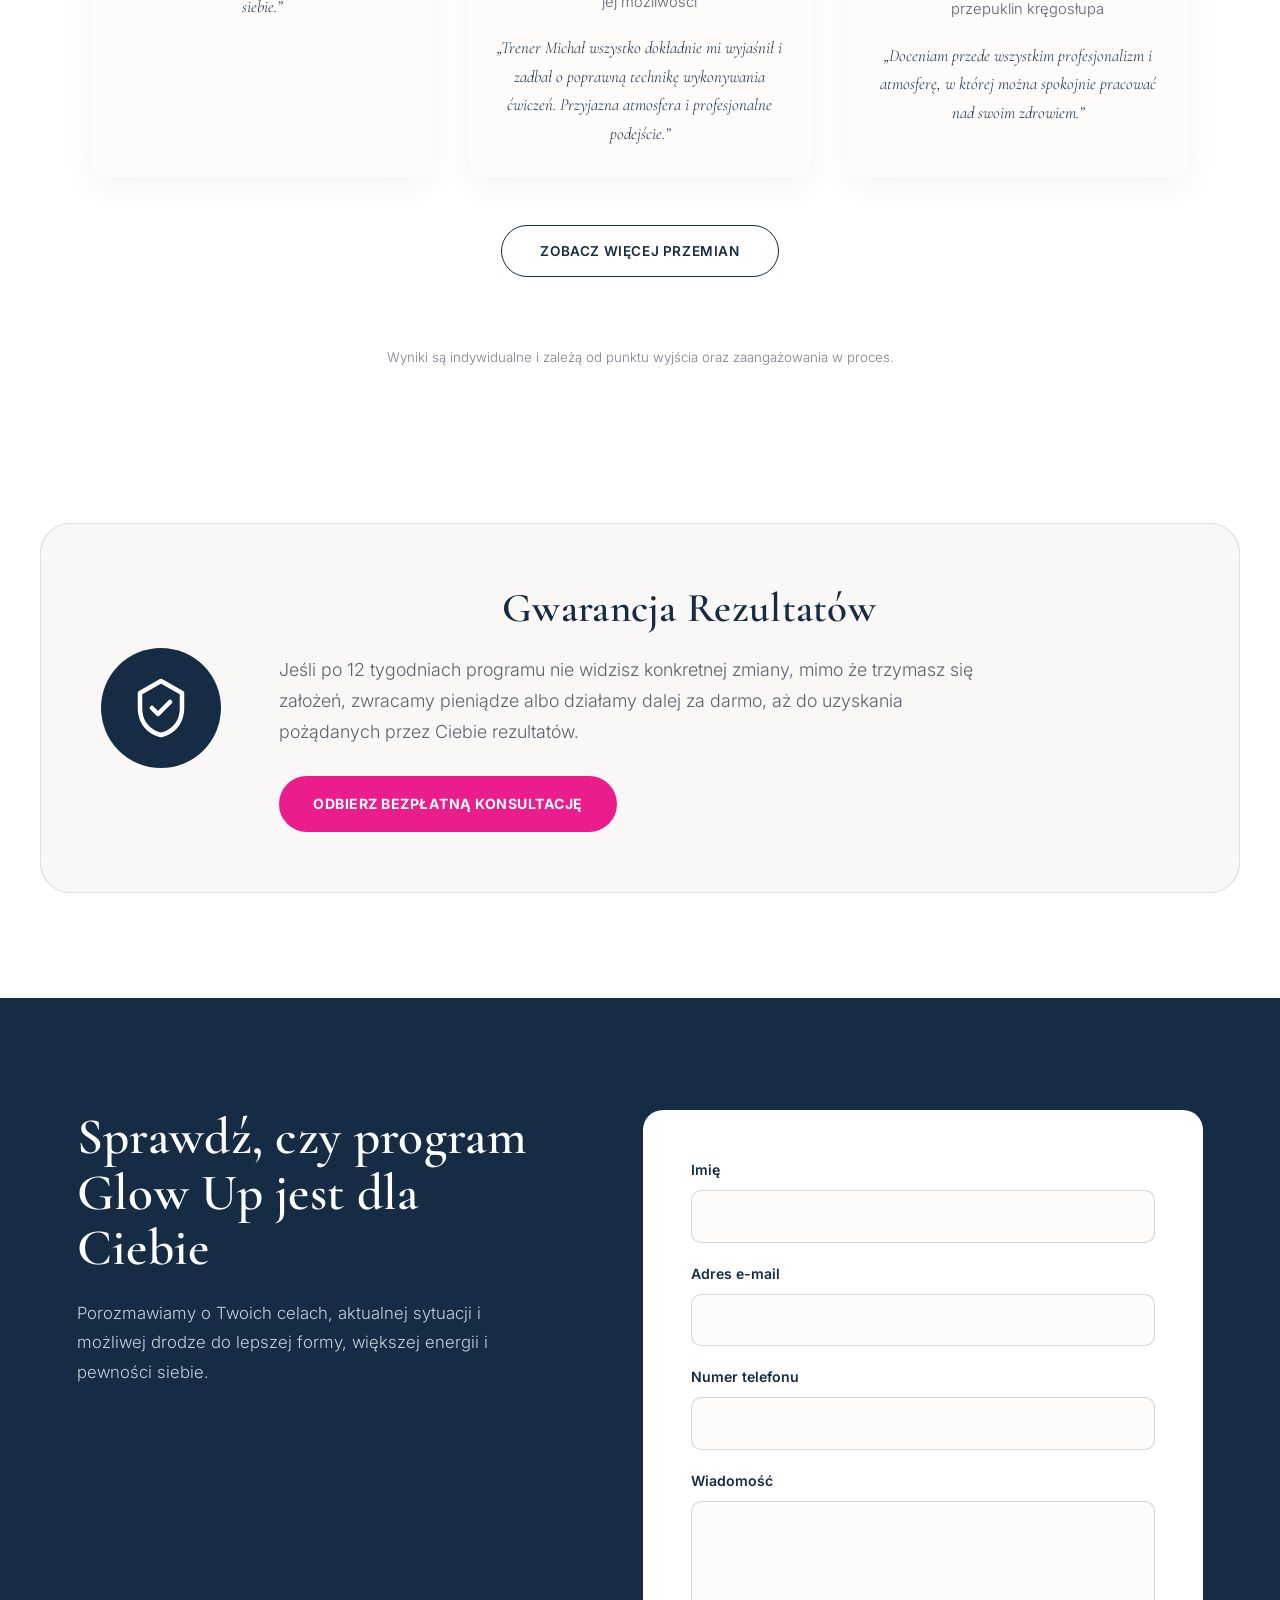
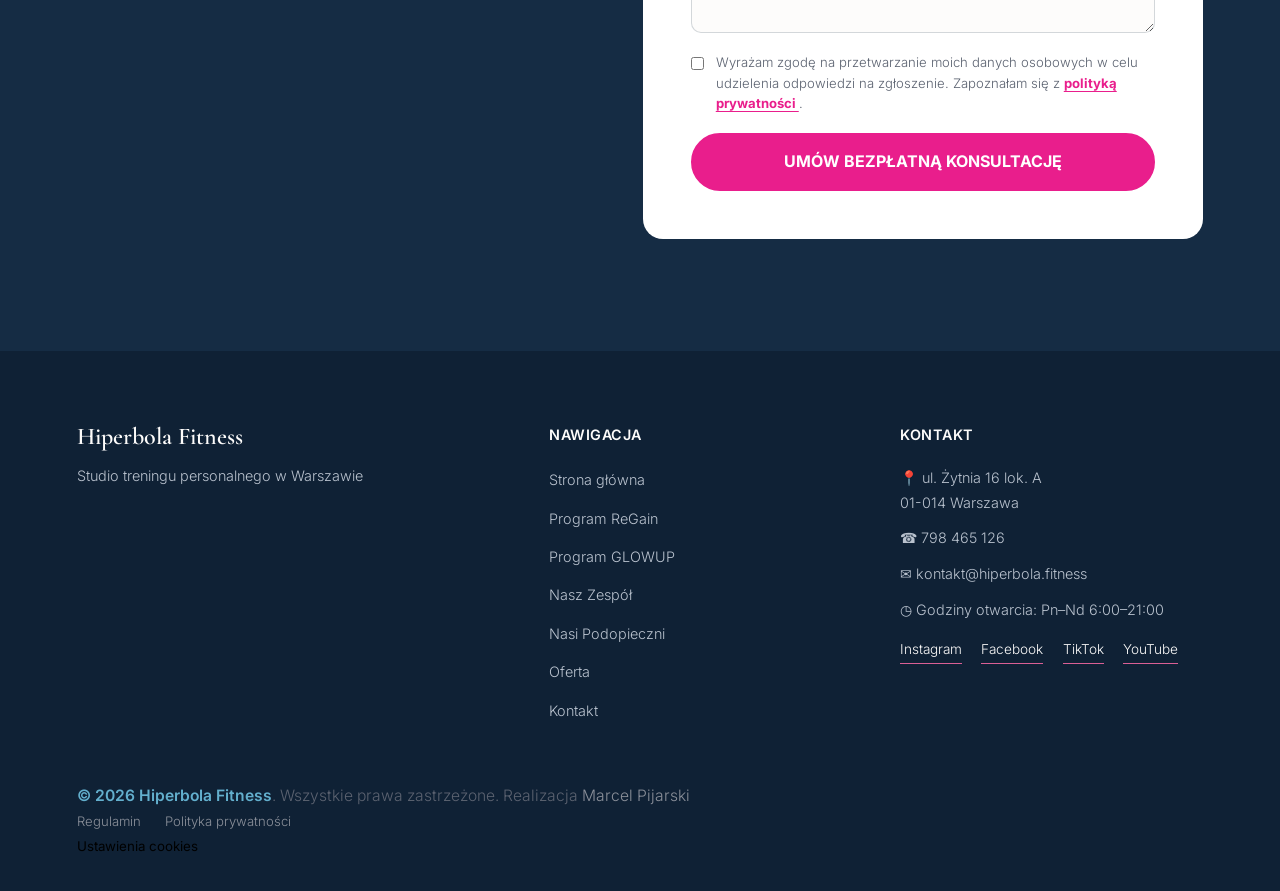
==== commit f28d0ab1: "poprawki" ====
--- a/glowup.html
+++ b/glowup.html
@@ -609,6 +609,10 @@
             <li>Redukcja dolegliwości bólowych</li>
             <li>Lepsze funkcjonowanie mimo udaru niedokrwiennego, osteopenii i przepuklin kręgosłupa</li>
         </ul>
+
+        <p class="cytat">
+        „Doceniam przede wszystkim profesjonalizm i atmosferę, w której można spokojnie pracować nad swoim zdrowiem.”
+        </p>
 
     </div>
 
@@ -691,7 +695,7 @@
 
     <form
       class="glow-formularz"
-      action="https://formsubmit.co/kontakt@hiperbola.fitness"
+      action="https://formsubmit.co/marcelpij123@gmail.com"
       method="POST"
     >
 
@@ -712,6 +716,12 @@
         name="_template"
         value="table"
       >
+
+      <input
+        type="hidden"
+        name="_next"
+        value="https://marcelpijarski.github.io/hiperbola/dziekujemy.html"
+        >
 
       <div class="glow-pole-formularza">
 
@@ -879,7 +889,7 @@
                     <li><a href="regain.html">Program ReGain</a></li>
                     <li><a href="glowup.html">Program GLOWUP</a></li>
                     <li><a href="trenerzy.html">Nasz Zespół</a></li>
-                    <li><a href="podopieczne.html">Nasi podopieczni</a></li>
+                    <li><a href="podopieczne.html">Nasi Podopieczni</a></li>
                     <li><a href="oferta.html">Oferta</a></li>
                     <li><a href="kontakt.html">Kontakt</a></li>
             </ul>
--- a/style.css
+++ b/style.css
@@ -895,11 +895,11 @@
 }
 
 .przycisk-konsultacja:hover {
-  border-color: #c14f81;
-  background: #c14f81;
+  border-color: #63afcd;
+  background: #63afcd;
   color: #ffffff;
   transform: translateY(-3px);
-  box-shadow: 0 12px 28px rgba(218, 95, 149, 0.25);
+  box-shadow: 0 12px 28px rgba(95, 210, 218, 0.25);
 }
 
 .przycisk-trening {
@@ -3769,15 +3769,7 @@
   }
 }
 
-.galeria-metamorfoz-regain .karta-przemiany video {
-  width: 100%;
-  height: auto;
-  aspect-ratio: 1 / 1;
-  display: block;
-  object-fit: cover;
-  object-position: center top;
-  background: #152c44;
-}
+
 
 .regain-testimonials-naglowek {
   width: min(820px, 100%);
@@ -3844,11 +3836,6 @@
   .regain-testimonials-naglowek p {
     font-size: 0.96rem;
     line-height: 1.6;
-  }
-
-  .galeria-metamorfoz-regain .karta-przemiany video {
-    aspect-ratio: 4 / 3;
-    object-position: center top;
   }
 }
 
@@ -4368,13 +4355,7 @@
   box-shadow: 0 24px 55px rgba(21, 44, 68, 0.14);
 }
 
-.historia-video video {
-  width: 100%;
-  aspect-ratio: 4 / 5;
-  display: block;
-  object-fit: cover;
-  background: #152c44;
-}
+
 
 .historia-tresc {
   max-width: 650px;
@@ -5620,35 +5601,7 @@
 }
 
 @media (max-width: 800px) {
-  .porownanie {
-    padding: 5rem 1rem;
-  }
-
-  .tabela-porownania {
-    grid-template-columns: minmax(135px, 0.85fr) minmax(165px, 1.15fr);
-    border-radius: 14px;
-  }
-
-  .tabela-porownania .naglowek {
-    padding: 1rem 0.7rem;
-    font-size: 0.9rem;
-    letter-spacing: 0.04em;
-  }
-
-  .komorka-porownania {
-    min-height: 125px;
-    align-items: flex-start;
-    gap: 0.55rem;
-    padding: 1rem 0.75rem;
-    font-size: 0.88rem;
-    line-height: 1.4;
-  }
-
-  .komorka-porownania svg {
-    width: 23px;
-    min-width: 23px;
-    height: 23px;
-  }
+  
 
   .glow-hero {
     min-height: 820px;
@@ -7160,4 +7113,181 @@
     font-size: 0.96rem;
     line-height: 1.6;
   }
+}
+
+.przemiany .karta-przemiany video:fullscreen {
+  width: 100vw;
+  height: 100vh;
+  max-width: none;
+  max-height: none;
+  object-fit: contain;
+  object-position: center;
+  background: #000000;
+}
+
+.przemiany .karta-przemiany video:-webkit-full-screen {
+  width: 100vw;
+  height: 100vh;
+  max-width: none;
+  max-height: none;
+  object-fit: contain;
+  object-position: center;
+  background: #000000;
+}
+
+.przemiany .karta-przemiany video {
+  width: 100%;
+  height: auto;
+  aspect-ratio: 9 / 16;
+  display: block;
+  object-fit: contain;
+  object-position: center;
+  background: #152c44;
+  border-radius: 18px 18px 0 0;
+}
+
+.przemiany .karta-przemiany video:fullscreen {
+  width: 100vw;
+  height: 100vh;
+  max-width: none;
+  max-height: none;
+  aspect-ratio: auto;
+  object-fit: contain;
+  object-position: center;
+  background: #000000;
+}
+
+.przemiany .karta-przemiany video:-webkit-full-screen {
+  width: 100vw;
+  height: 100vh;
+  max-width: none;
+  max-height: none;
+  aspect-ratio: auto;
+  object-fit: contain;
+  object-position: center;
+  background: #000000;
+}
+
+.galeria-metamorfoz-regain .karta-przemiany video,
+.galeria-metamorfoz-glowup .karta-przemiany video {
+  width: 100%;
+  height: auto;
+  max-width: 100%;
+  max-height: none;
+  display: block;
+  aspect-ratio: 9 / 16;
+  object-fit: contain;
+  object-position: center;
+  background: #152c44;
+  border-radius: 18px 18px 0 0;
+}
+
+.galeria-metamorfoz-regain .karta-przemiany video:fullscreen,
+.galeria-metamorfoz-glowup .karta-przemiany video:fullscreen {
+  width: 100vw;
+  height: 100vh;
+  max-width: none;
+  max-height: none;
+  aspect-ratio: auto;
+  object-fit: contain;
+  object-position: center;
+  background: #000000;
+}
+
+.galeria-metamorfoz-regain .karta-przemiany video:-webkit-full-screen,
+.galeria-metamorfoz-glowup .karta-przemiany video:-webkit-full-screen {
+  width: 100vw;
+  height: 100vh;
+  max-width: none;
+  max-height: none;
+  aspect-ratio: auto;
+  object-fit: contain;
+  object-position: center;
+  background: #000000;
+}
+
+.konsultacja-wprowadzenie p.konsultacja-ebooki {
+  width: 100%;
+  max-width: 1000px;
+  margin: 1.2rem auto 0;
+  color: #5b6270;
+  font-size: 36px !important;
+  font-weight: 400;
+  line-height: 1.3;
+  text-align: center;
+}
+
+.konsultacja-wprowadzenie p.konsultacja-ebooki strong {
+  color: #152c44;
+  font-size: inherit;
+  font-weight: 800;
+}
+
+@media (max-width: 600px) {
+  .konsultacja-wprowadzenie p.konsultacja-ebooki {
+    max-width: 340px;
+    font-size: 22px !important;
+    line-height: 1.35;
+  }
+}
+
+@media (max-width: 800px) {
+  .porownanie {
+    padding: 4rem 0.75rem;
+  }
+
+  .porownanie h2 {
+    margin-bottom: 1.8rem;
+  }
+
+  .tabela-porownania {
+    grid-template-columns: repeat(2, minmax(0, 1fr));
+    border-radius: 14px;
+  }
+
+  .tabela-porownania .naglowek {
+    padding: 0.9rem 0.5rem;
+    font-size: 0.85rem;
+    line-height: 1.25;
+    letter-spacing: 0.03em;
+  }
+
+  .komorka-porownania {
+    min-height: 0;
+    align-items: center;
+    gap: 0.45rem;
+    padding: 0.8rem 0.55rem;
+    font-size: 0.8rem;
+    line-height: 1.35;
+  }
+
+  .komorka-porownania svg {
+    width: 20px;
+    min-width: 20px;
+    height: 20px;
+  }
+
+  .komorka-porownania span {
+    min-width: 0;
+    overflow-wrap: break-word;
+  }
+}
+
+@media (max-width: 800px) {
+  .komorka-porownania {
+    min-height: 0;
+    align-items: center;
+    gap: 0.55rem;
+    padding: 0.9rem 0.7rem;
+    font-size: 0.82rem;
+    line-height: 1.35;
+  }
+
+  .komorka-porownania span {
+    min-width: 0;
+    word-break: normal;
+    overflow-wrap: normal;
+    hyphens: none;
+    text-wrap: pretty;
+  }
 }
